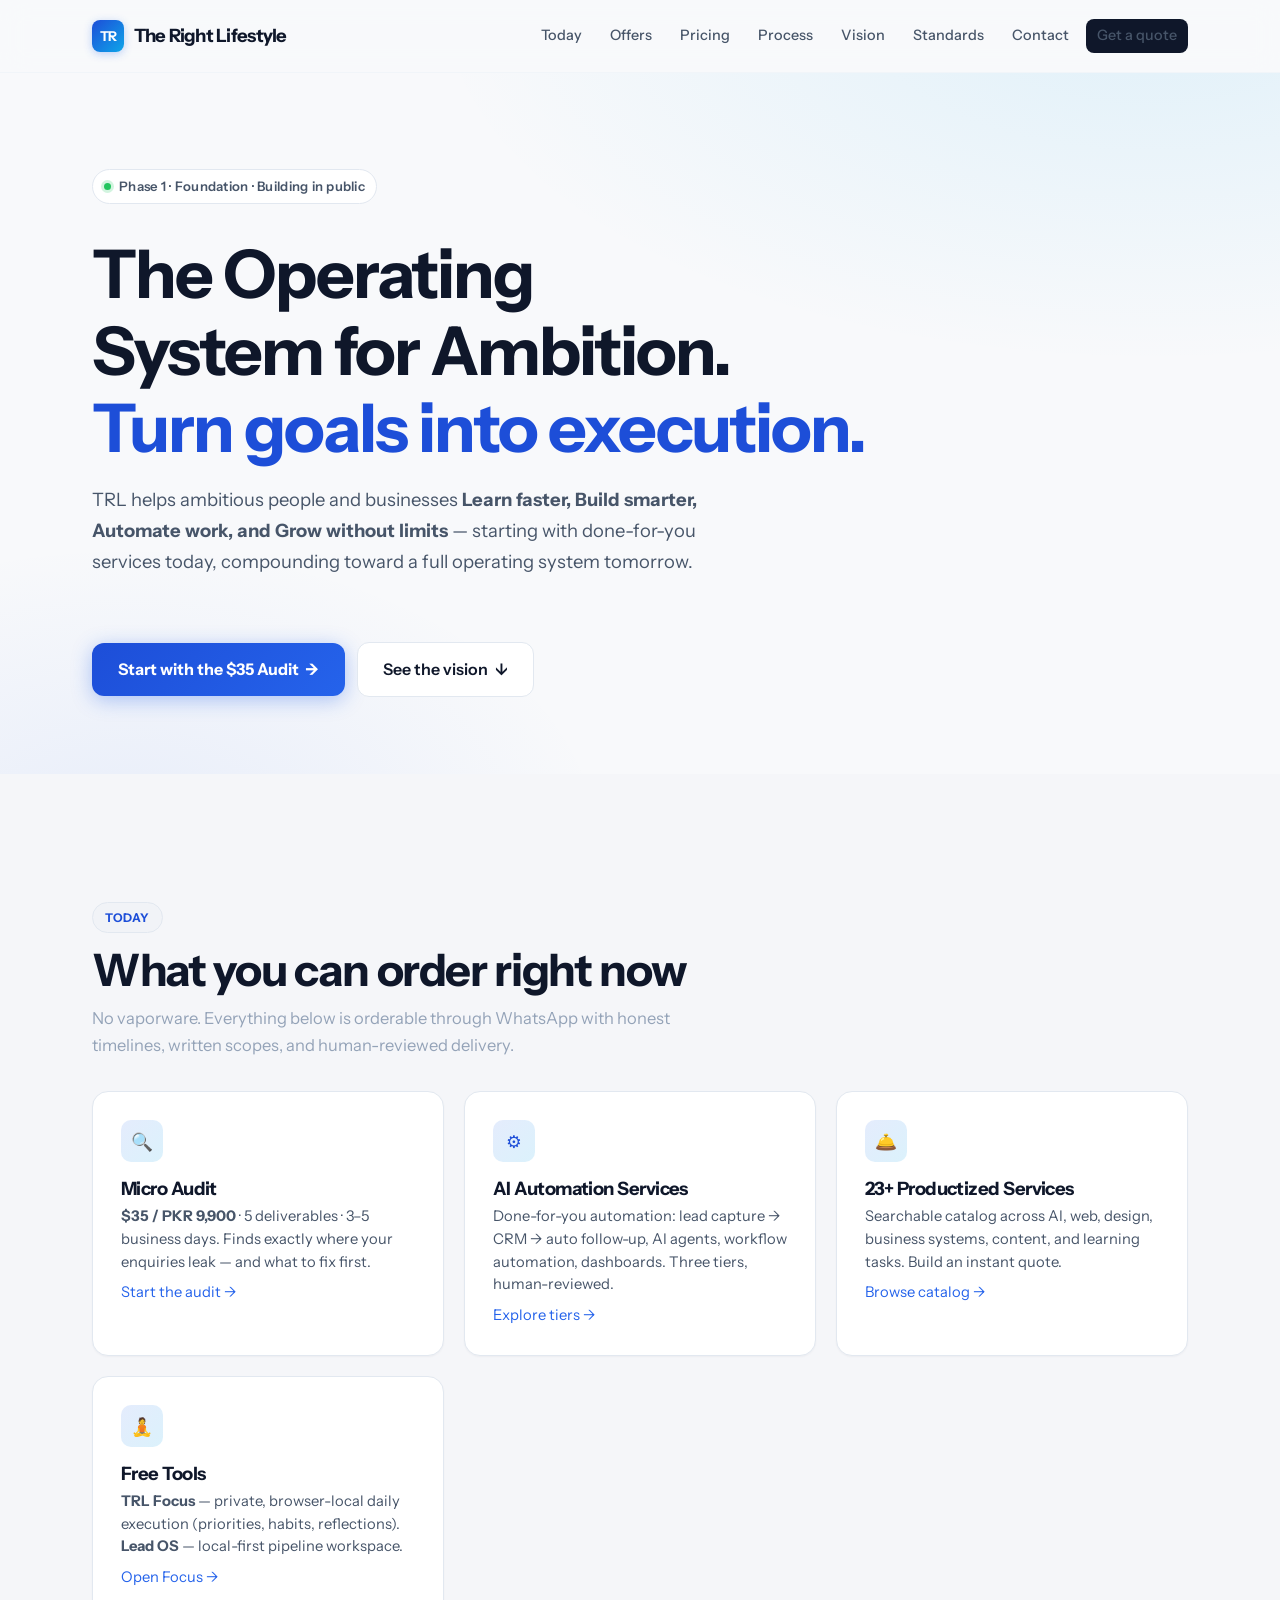
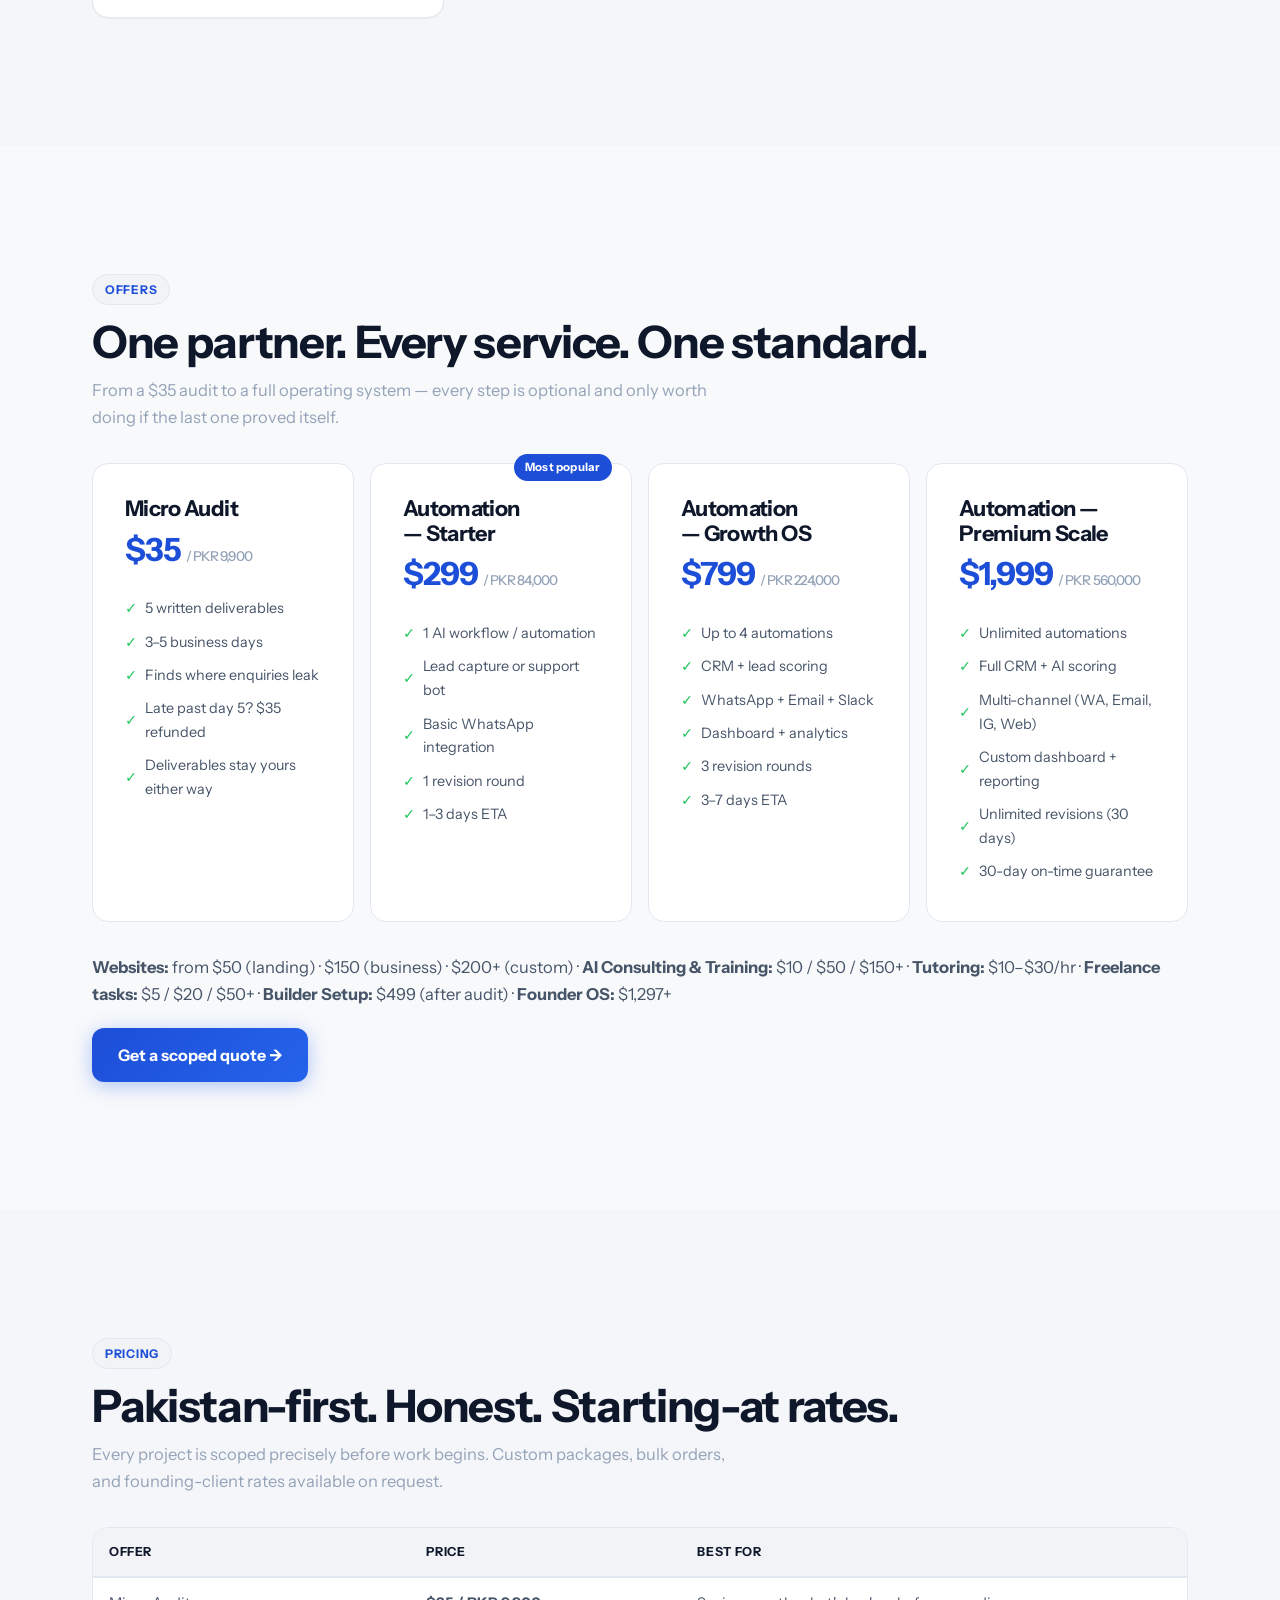
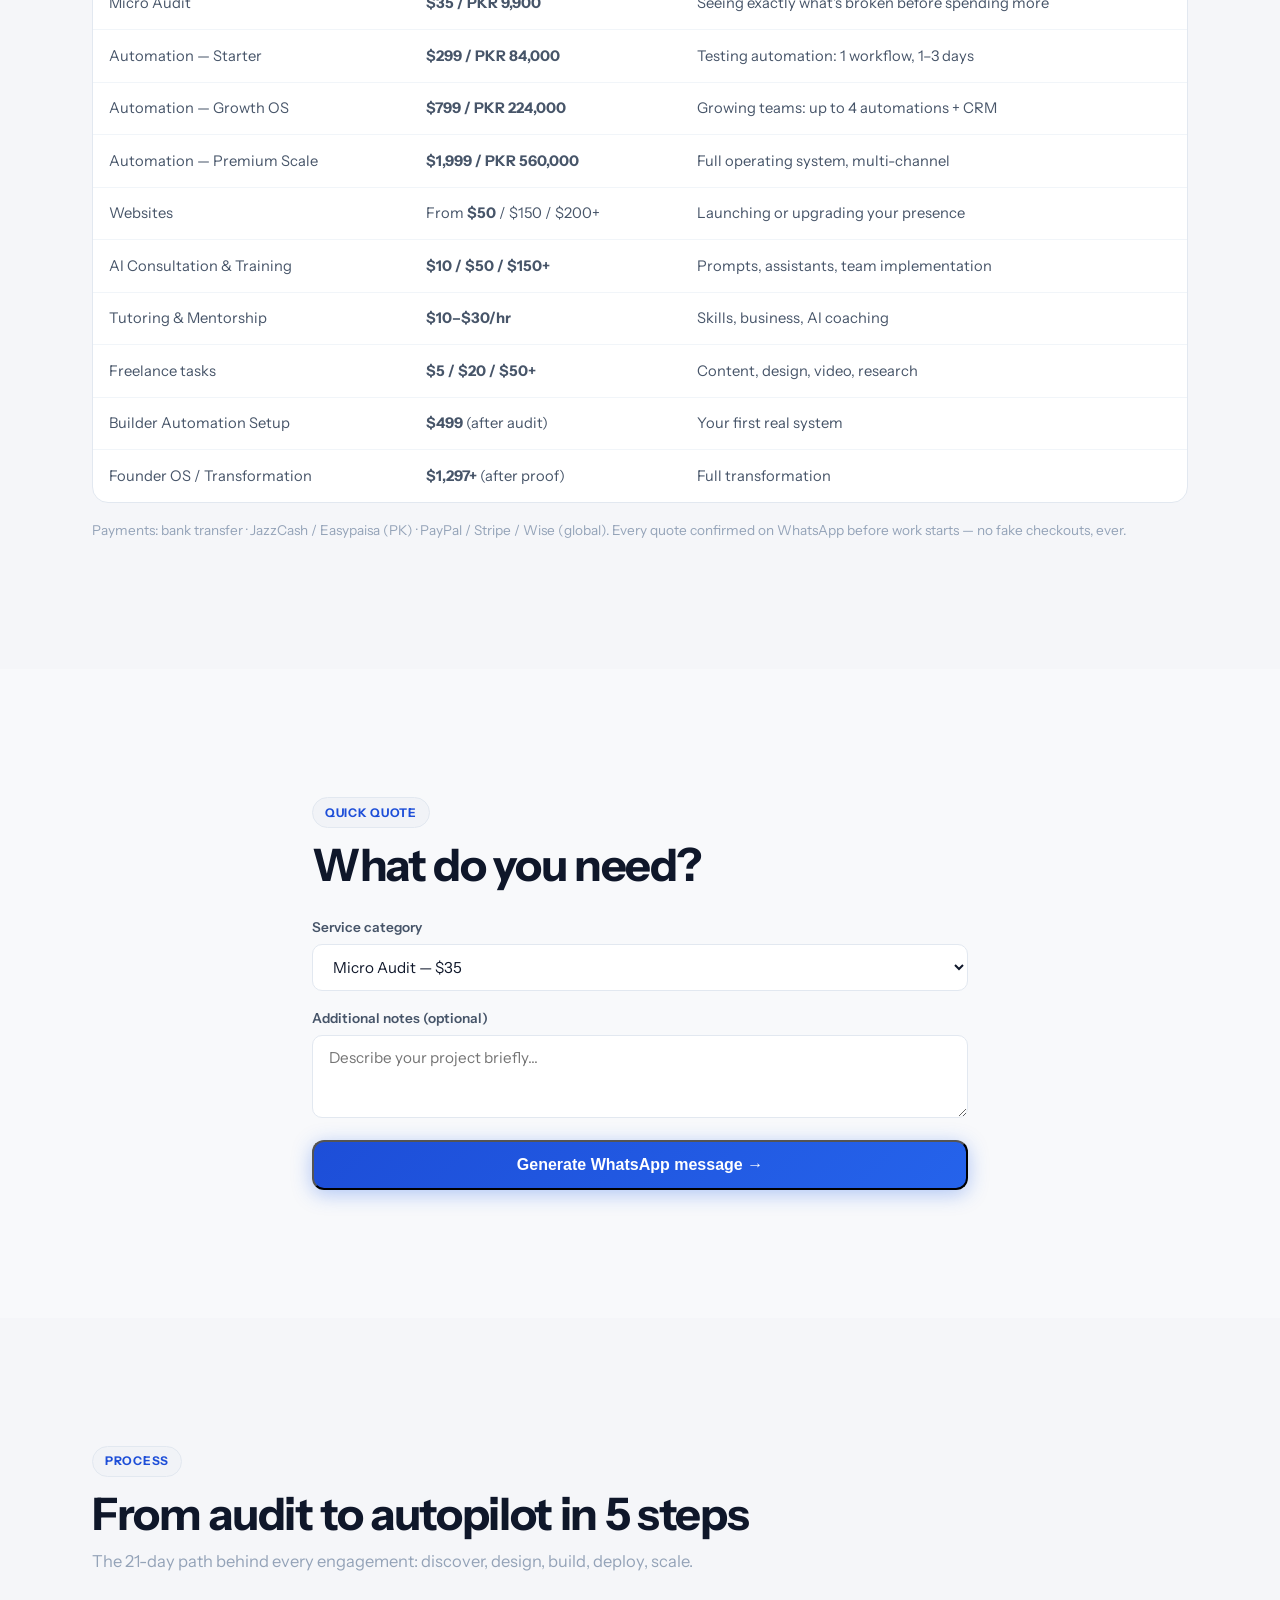
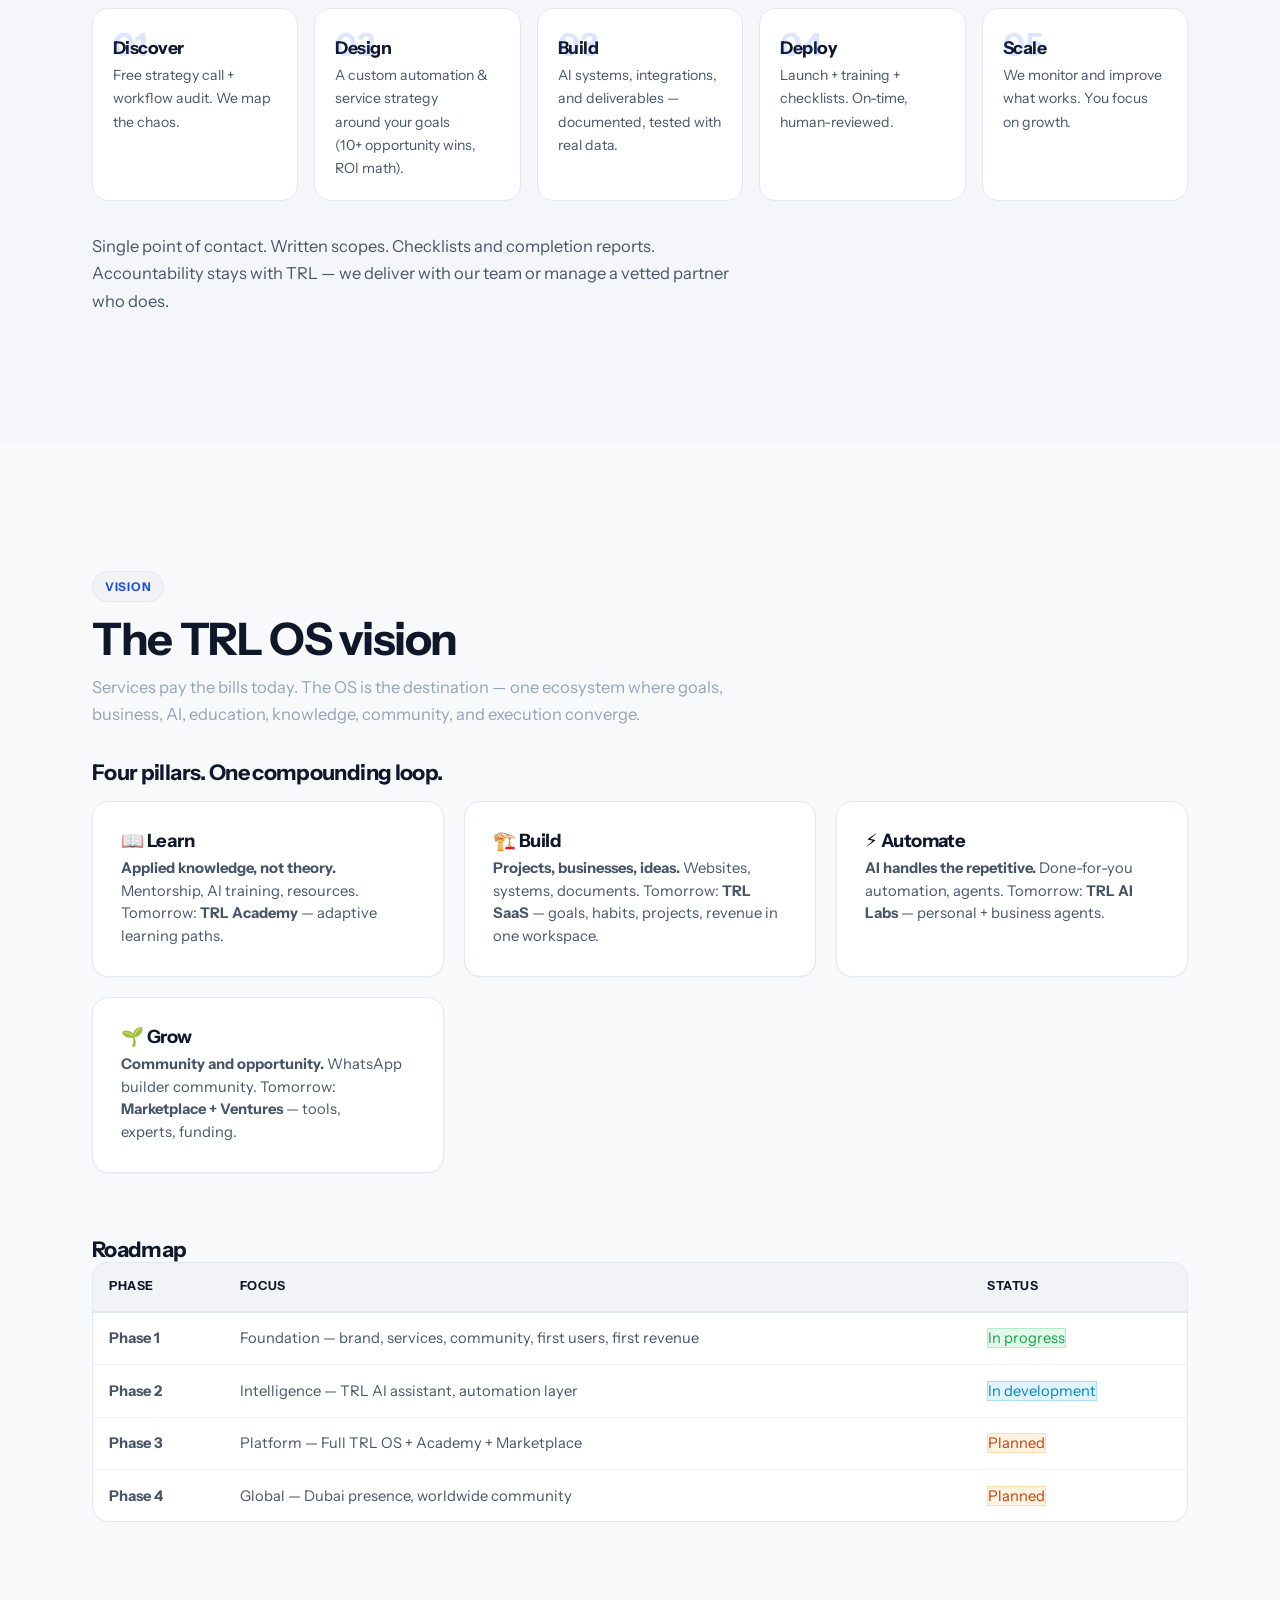
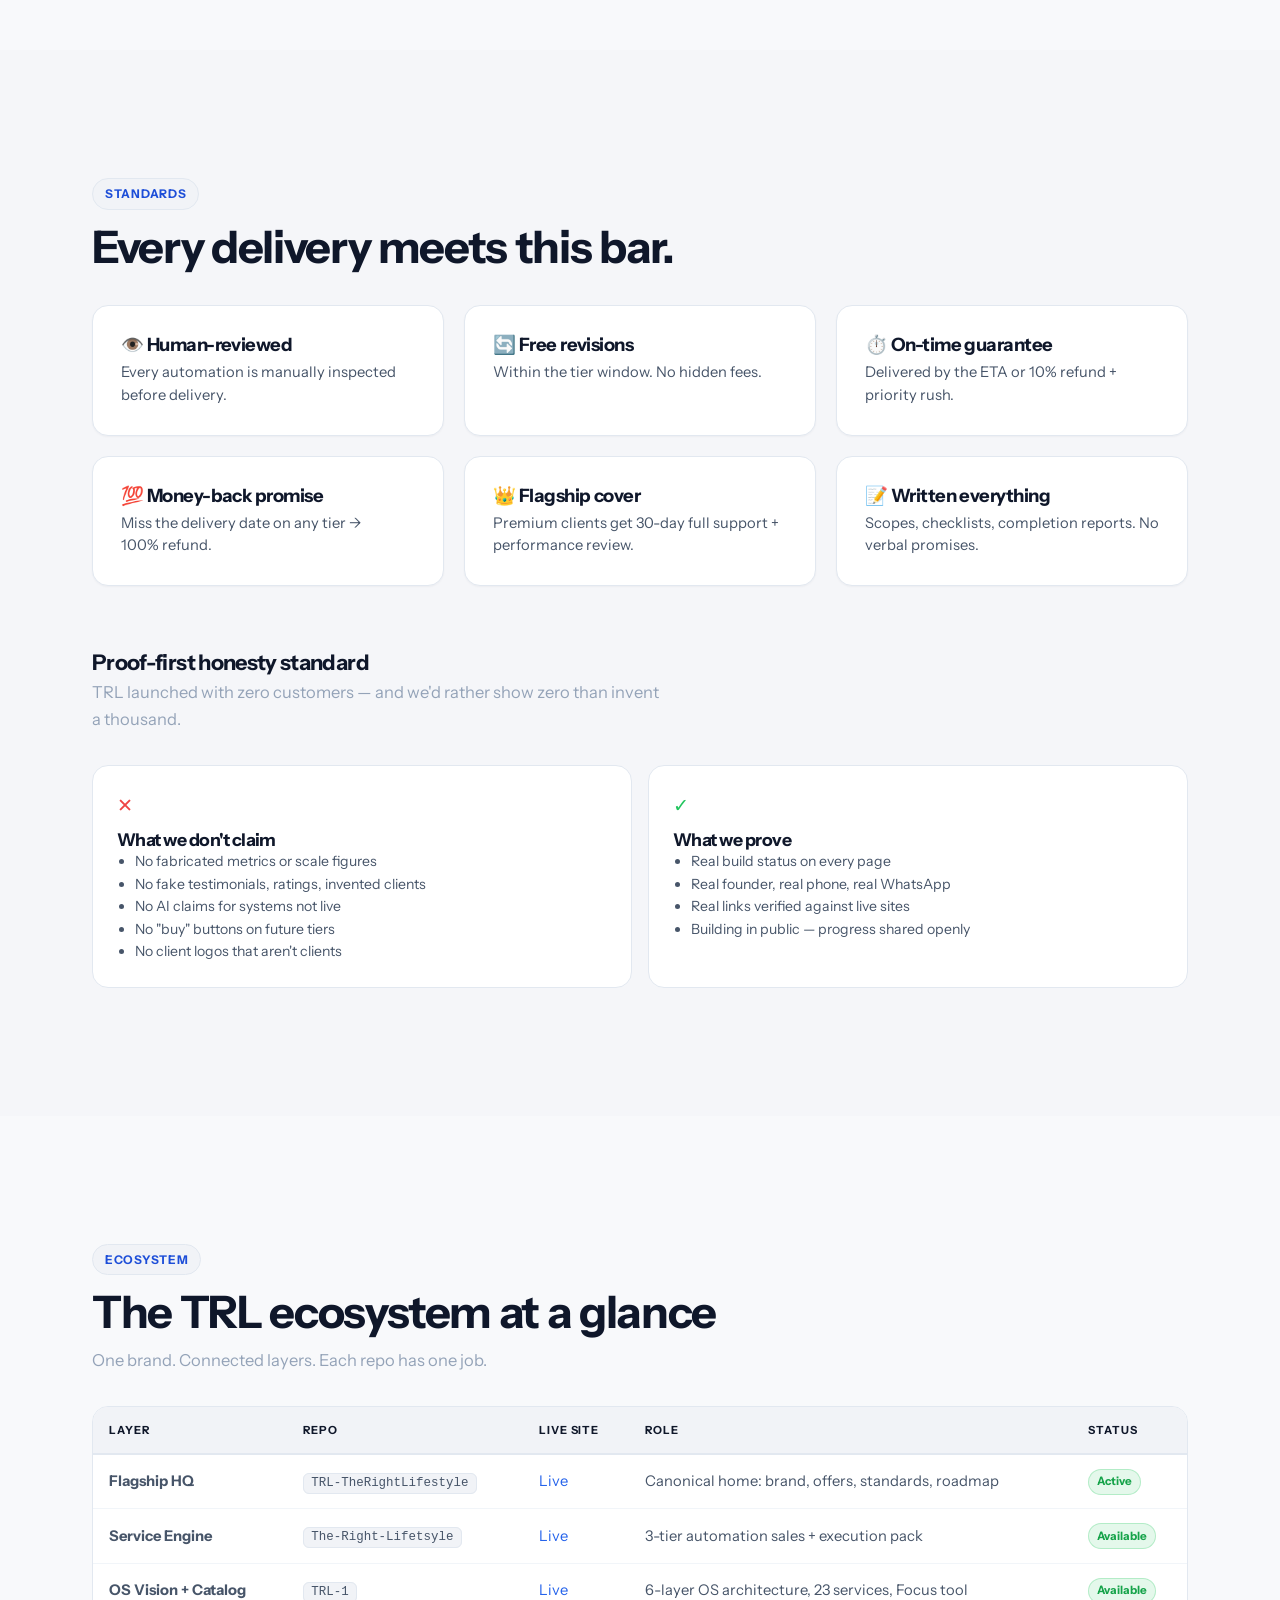
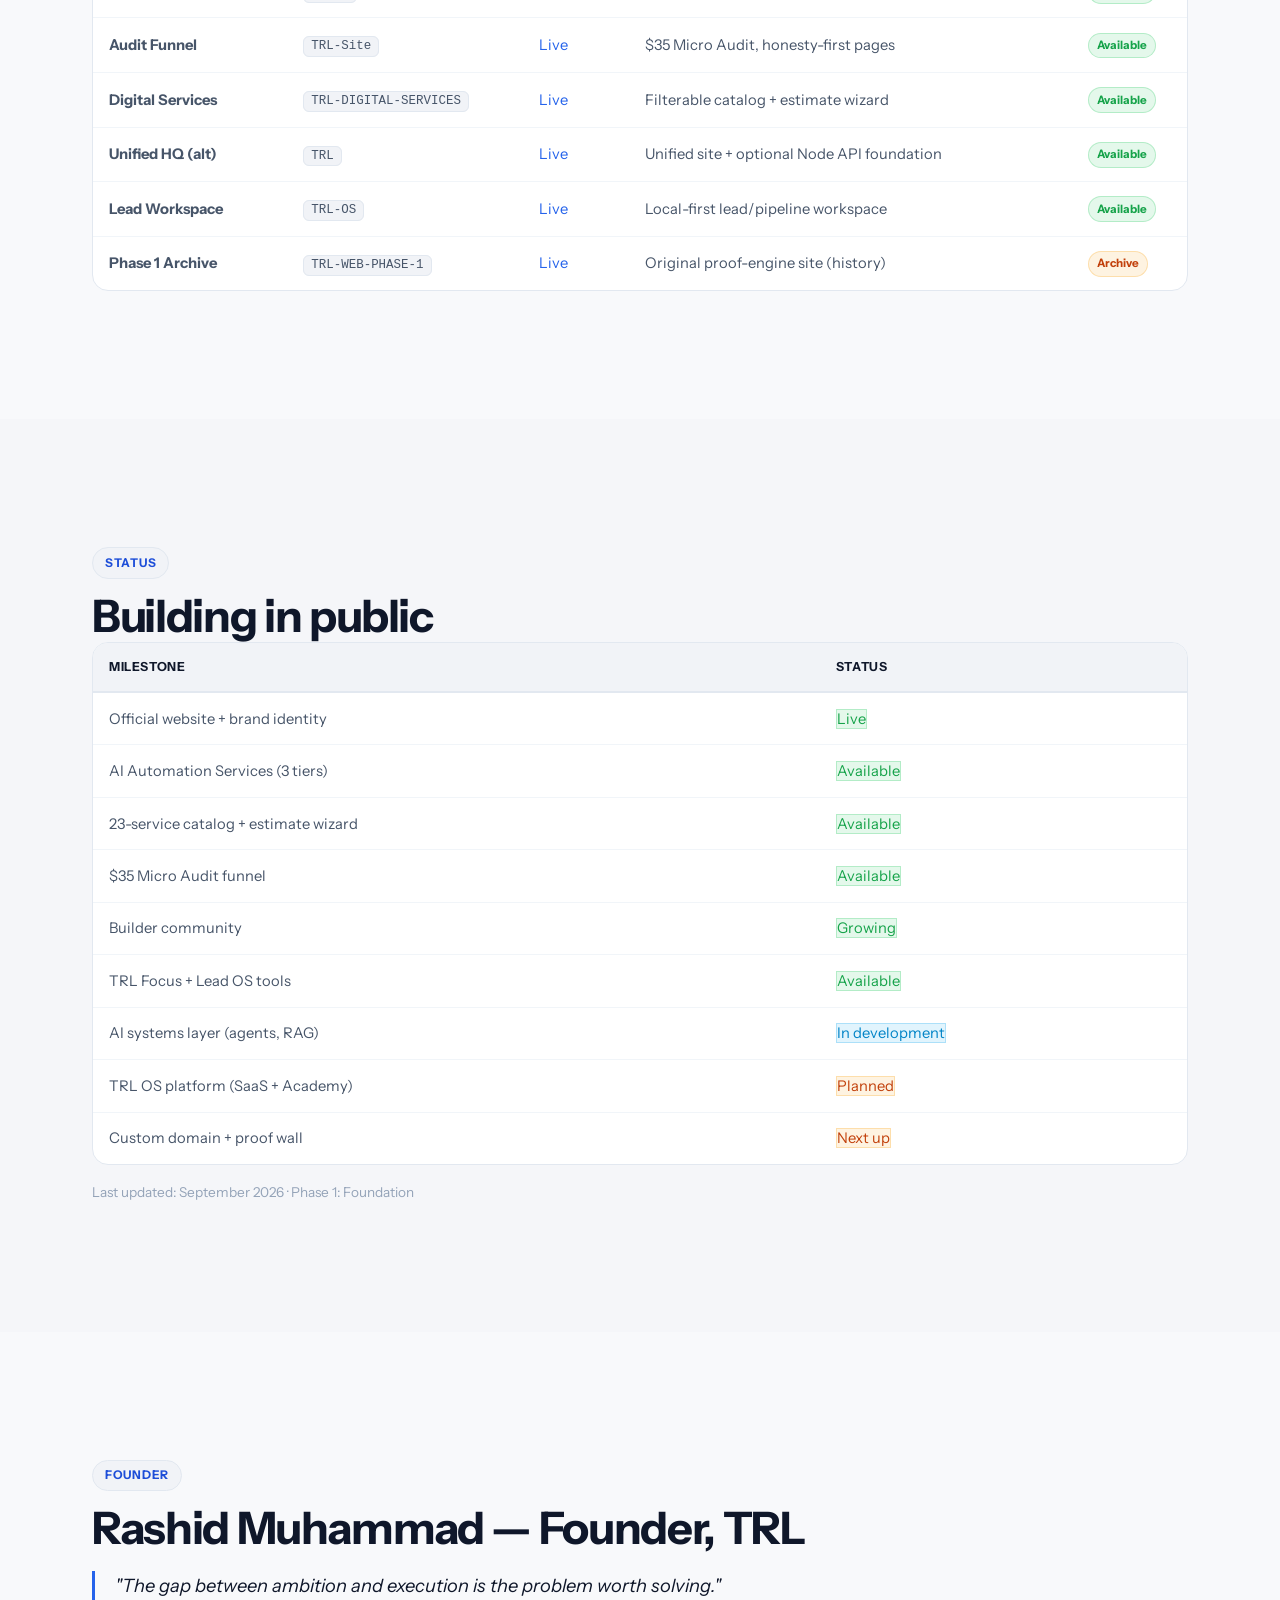
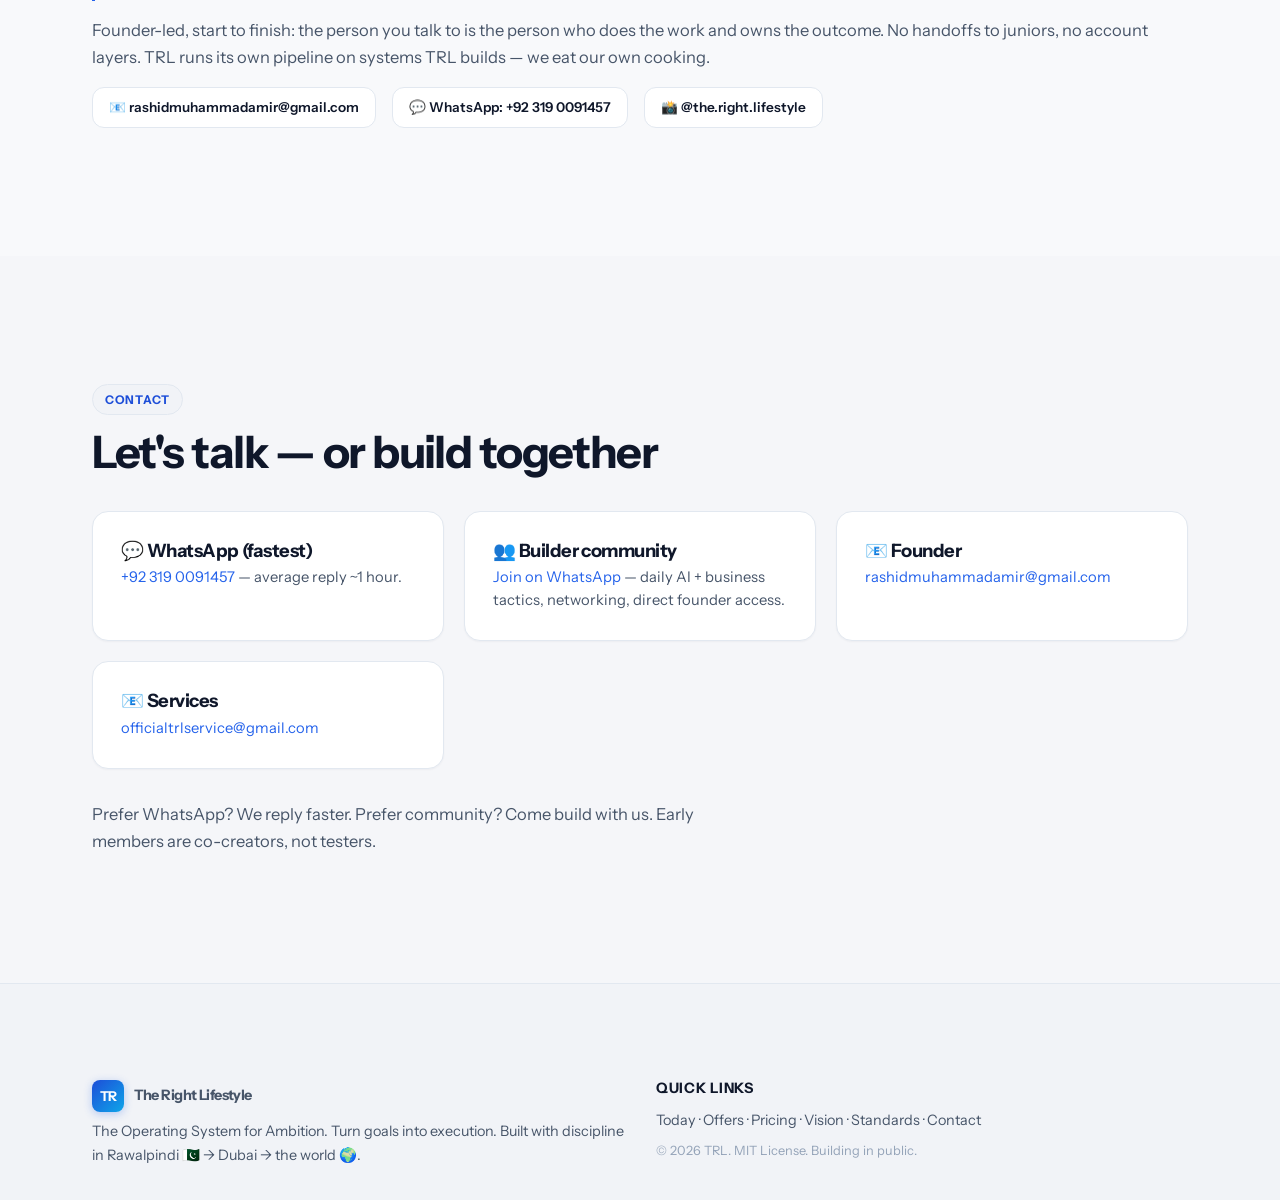
==== index.html @ 2348bc12 "Fix flagship repo name in ecosystem table (TRL-TheRightLifestyle) Co-authored-by: arena-agent <29705" ====
<!DOCTYPE html>
<html lang="en">
<head>
  <meta charset="UTF-8" />
  <meta name="viewport" content="width=device-width, initial-scale=1.0" />
  <title>TRL — The Right Lifestyle | Build Your Future With Intelligence</title>
  <meta name="description" content="TRL — The Operating System for Ambition. Learn faster, build smarter, automate work, grow without limits. Start with the $35 Micro Audit." />
  <meta name="theme-color" content="#2563eb" />
  <link rel="canonical" href="https://therightlifestyle.github.io/TRL-TheRightLifestyle/" />
  <link rel="stylesheet" href="style.css" />
  <link rel="preconnect" href="https://fonts.googleapis.com" />
  <link rel="preconnect" href="https://fonts.gstatic.com" crossorigin />
  <link href="https://fonts.googleapis.com/css2?family=Instrument+Sans:ital,wght@0,400;0,600;0,700;1,400&family=JetBrains+Mono:wght@400;600&display=swap" rel="stylesheet" />
  <style>
    /* Font overrides for design system */
    body { font-family: "Instrument Sans", system-ui, -apple-system, sans-serif; }
    .font-mono { font-family: "JetBrains Mono", ui-monospace, monospace; }
  </style>
</head>
<body>

  <a href="#main" class="skip-link">Skip to content</a>

  <header class="site-header" role="banner">
    <div class="container">
      <a href="#" class="brand" aria-label="TRL Home">
        <span class="brand-mark" aria-hidden="true">TR</span>
        <span>The Right Lifestyle</span>
      </a>
      <nav aria-label="Primary" class="nav-links" id="nav">
        <a href="#today">Today</a>
        <a href="#offers">Offers</a>
        <a href="#pricing">Pricing</a>
        <a href="#process">Process</a>
        <a href="#vision">Vision</a>
        <a href="#standards">Standards</a>
        <a href="#contact">Contact</a>
        <a href="#contact" class="cta-small" aria-label="Get a quote on WhatsApp">Get a quote</a>
      </nav>
      <button class="mobile-menu-btn" aria-label="Toggle menu" aria-expanded="false" onclick="document.getElementById('nav').classList.toggle('open'); this.setAttribute('aria-expanded', document.getElementById('nav').classList.contains('open'))">
        <svg viewBox="0 0 24 24" fill="none" stroke="currentColor" stroke-width="2.2" stroke-linecap="round" stroke-linejoin="round"><line x1="3" y1="6" x2="21" y2="6"/><line x1="3" y1="12" x2="21" y2="12"/><line x1="3" y1="18" x2="21" y2="18"/></svg>
      </button>
    </div>
  </header>

  <main id="main">

    <!-- HERO -->
    <section class="hero" aria-label="Hero">
      <div class="container">
        <span class="hero-label"><span class="dot" aria-hidden="true"></span> Phase 1 · Foundation · Building in public</span>
        <h1>The Operating System for Ambition.<br><span class="line-2">Turn goals into execution.</span></h1>
        <p class="lead">
          TRL helps ambitious people and businesses <strong>Learn faster, Build smarter, Automate work, and Grow without limits</strong> — starting with done-for-you services today, compounding toward a full operating system tomorrow.
        </p>
        <div class="hero-cta-row">
          <a href="#offers" class="btn-primary">Start with the $35 Audit <span aria-hidden="true">→</span></a>
          <a href="#vision" class="btn-ghost">See the vision <span aria-hidden="true">↓</span></a>
        </div>
      </div>
    </section>

    <!-- TODAY -->
    <section id="today" aria-label="What you can do today">
      <div class="container">
        <span class="section-label">Today</span>
        <h2>What you can order right now</h2>
        <p class="text-muted" style="max-width: 640px; margin-top: 0.5rem; margin-bottom: var(--space-md);">
          No vaporware. Everything below is orderable through WhatsApp with honest timelines, written scopes, and human-reviewed delivery.
        </p>

        <div class="card-grid" style="margin-top: var(--space-md);">
          <article class="card">
            <div class="card-icon" aria-hidden="true">🔍</div>
            <h3>Micro Audit</h3>
            <p><strong>$35 / PKR 9,900</strong> · 5 deliverables · 3–5 business days. Finds exactly where your enquiries leak — and what to fix first.</p>
            <p style="margin-top: 0.5rem;"><a href="https://therightlifestyle.github.io/TRL-Site/audit.html">Start the audit →</a></p>
          </article>
          <article class="card">
            <div class="card-icon" aria-hidden="true">⚙️</div>
            <h3>AI Automation Services</h3>
            <p>Done-for-you automation: lead capture → CRM → auto follow-up, AI agents, workflow automation, dashboards. Three tiers, human-reviewed.</p>
            <p style="margin-top: 0.5rem;"><a href="https://therightlifestyle.github.io/The-Right-Lifetsyle/#services">Explore tiers →</a></p>
          </article>
          <article class="card">
            <div class="card-icon" aria-hidden="true">🛎️</div>
            <h3>23+ Productized Services</h3>
            <p>Searchable catalog across AI, web, design, business systems, content, and learning tasks. Build an instant quote.</p>
            <p style="margin-top: 0.5rem;"><a href="https://therightlifestyle.github.io/TRL-DIGITAL-SERVICES/">Browse catalog →</a></p>
          </article>
          <article class="card">
            <div class="card-icon" aria-hidden="true">🧘</div>
            <h3>Free Tools</h3>
            <p><strong>TRL Focus</strong> — private, browser-local daily execution (priorities, habits, reflections). <strong>Lead OS</strong> — local-first pipeline workspace.</p>
            <p style="margin-top: 0.5rem;"><a href="https://therightlifestyle.github.io/TRL-1/focus.html">Open Focus →</a></p>
          </article>
        </div>
      </div>
    </section>

    <!-- OFFERS -->
    <section id="offers" aria-label="All offers">
      <div class="container">
        <span class="section-label">Offers</span>
        <h2>One partner. Every service. One standard.</h2>
        <p class="text-muted" style="max-width: 640px; margin-top: 0.5rem; margin-bottom: var(--space-md);">
          From a $35 audit to a full operating system — every step is optional and only worth doing if the last one proved itself.
        </p>

        <div class="pricing-row" style="margin-top: var(--space-md);">
          <article class="pricing-card">
            <h3>Micro Audit</h3>
            <div class="price">$35 <span>/ PKR 9,900</span></div>
            <ul>
              <li>5 written deliverables</li>
              <li>3–5 business days</li>
              <li>Finds where enquiries leak</li>
              <li>Late past day 5? $35 refunded</li>
              <li>Deliverables stay yours either way</li>
            </ul>
          </article>
          <article class="pricing-card">
            <span class="badge">Most popular</span>
            <h3>Automation — Starter</h3>
            <div class="price">$299 <span>/ PKR 84,000</span></div>
            <ul>
              <li>1 AI workflow / automation</li>
              <li>Lead capture or support bot</li>
              <li>Basic WhatsApp integration</li>
              <li>1 revision round</li>
              <li>1–3 days ETA</li>
            </ul>
          </article>
          <article class="pricing-card">
            <h3>Automation — Growth OS</h3>
            <div class="price">$799 <span>/ PKR 224,000</span></div>
            <ul>
              <li>Up to 4 automations</li>
              <li>CRM + lead scoring</li>
              <li>WhatsApp + Email + Slack</li>
              <li>Dashboard + analytics</li>
              <li>3 revision rounds</li>
              <li>3–7 days ETA</li>
            </ul>
          </article>
          <article class="pricing-card">
            <h3>Automation — Premium Scale</h3>
            <div class="price">$1,999 <span>/ PKR 560,000</span></div>
            <ul>
              <li>Unlimited automations</li>
              <li>Full CRM + AI scoring</li>
              <li>Multi-channel (WA, Email, IG, Web)</li>
              <li>Custom dashboard + reporting</li>
              <li>Unlimited revisions (30 days)</li>
              <li>30-day on-time guarantee</li>
            </ul>
          </article>
        </div>

        <div style="margin-top: 2rem;">
          <p><strong>Websites:</strong> from $50 (landing) · $150 (business) · $200+ (custom) · <strong>AI Consulting & Training:</strong> $10 / $50 / $150+ · <strong>Tutoring:</strong> $10–$30/hr · <strong>Freelance tasks:</strong> $5 / $20 / $50+ · <strong>Builder Setup:</strong> $499 (after audit) · <strong>Founder OS:</strong> $1,297+</p>
          <p style="margin-top: 0.5rem;"><a href="https://wa.me/923190091457" class="btn-primary" style="display: inline-block; margin-top: 0.75rem;">Get a scoped quote →</a></p>
        </div>
      </div>
    </section>

    <!-- PRICING -->
    <section id="pricing" aria-label="Pricing overview">
      <div class="container">
        <span class="section-label">Pricing</span>
        <h2>Pakistan-first. Honest. Starting-at rates.</h2>
        <p class="text-muted" style="max-width: 640px; margin-top: 0.5rem;">
          Every project is scoped precisely before work begins. Custom packages, bulk orders, and founding-client rates available on request.
        </p>

        <div class="table-wrap" style="margin-top: var(--space-md);">
          <table aria-label="Pricing overview">
            <thead>
              <tr><th>Offer</th><th>Price</th><th>Best for</th></tr>
            </thead>
            <tbody>
              <tr><td>Micro Audit</td><td><strong>$35 / PKR 9,900</strong></td><td>Seeing exactly what's broken before spending more</td></tr>
              <tr><td>Automation — Starter</td><td><strong>$299 / PKR 84,000</strong></td><td>Testing automation: 1 workflow, 1–3 days</td></tr>
              <tr><td>Automation — Growth OS</td><td><strong>$799 / PKR 224,000</strong></td><td>Growing teams: up to 4 automations + CRM</td></tr>
              <tr><td>Automation — Premium Scale</td><td><strong>$1,999 / PKR 560,000</strong></td><td>Full operating system, multi-channel</td></tr>
              <tr><td>Websites</td><td>From <strong>$50</strong> / $150 / $200+</td><td>Launching or upgrading your presence</td></tr>
              <tr><td>AI Consultation & Training</td><td><strong>$10 / $50 / $150+</strong></td><td>Prompts, assistants, team implementation</td></tr>
              <tr><td>Tutoring & Mentorship</td><td><strong>$10–$30/hr</strong></td><td>Skills, business, AI coaching</td></tr>
              <tr><td>Freelance tasks</td><td><strong>$5 / $20 / $50+</strong></td><td>Content, design, video, research</td></tr>
              <tr><td>Builder Automation Setup</td><td><strong>$499</strong> (after audit)</td><td>Your first real system</td></tr>
              <tr><td>Founder OS / Transformation</td><td><strong>$1,297+</strong> (after proof)</td><td>Full transformation</td></tr>
            </tbody>
          </table>
        </div>
        <p style="margin-top: 1rem; font-size: 0.85rem; color: var(--text-muted);">Payments: bank transfer · JazzCash / Easypaisa (PK) · PayPal / Stripe / Wise (global). Every quote confirmed on WhatsApp before work starts — no fake checkouts, ever.</p>
      </div>
    </section>

    <!-- PROCESS -->
    <section id="process" aria-label="How working with TRL works">
      <div class="container">
        <span class="section-label">Process</span>
        <h2>From audit to autopilot in 5 steps</h2>
        <p class="text-muted" style="max-width: 640px; margin-top: 0.5rem; margin-bottom: var(--space-md);">
          The 21-day path behind every engagement: discover, design, build, deploy, scale.
        </p>

        <div class="process-timeline">
          <article class="process-step">
            <span class="step-num" aria-hidden="true">01</span>
            <h4>Discover</h4>
            <p>Free strategy call + workflow audit. We map the chaos.</p>
          </article>
          <article class="process-step">
            <span class="step-num" aria-hidden="true">02</span>
            <h4>Design</h4>
            <p>A custom automation & service strategy around your goals (10+ opportunity wins, ROI math).</p>
          </article>
          <article class="process-step">
            <span class="step-num" aria-hidden="true">03</span>
            <h4>Build</h4>
            <p>AI systems, integrations, and deliverables — documented, tested with real data.</p>
          </article>
          <article class="process-step">
            <span class="step-num" aria-hidden="true">04</span>
            <h4>Deploy</h4>
            <p>Launch + training + checklists. On-time, human-reviewed.</p>
          </article>
          <article class="process-step">
            <span class="step-num" aria-hidden="true">05</span>
            <h4>Scale</h4>
            <p>We monitor and improve what works. You focus on growth.</p>
          </article>
        </div>

        <p style="margin-top: var(--space-md); max-width: 640px;">Single point of contact. Written scopes. Checklists and completion reports. Accountability stays with TRL — we deliver with our team or manage a vetted partner who does.</p>
      </div>
    </section>

    <!-- VISION -->
    <section id="vision" aria-label="The TRL OS vision">
      <div class="container">
        <span class="section-label">Vision</span>
        <h2>The TRL OS vision</h2>
        <p class="text-muted" style="max-width: 640px; margin-top: 0.5rem; margin-bottom: var(--space-md);">
          Services pay the bills today. The OS is the destination — one ecosystem where goals, business, AI, education, knowledge, community, and execution converge.
        </p>

        <h3 style="margin-top: var(--space-md);">Four pillars. One compounding loop.</h3>
        <div class="card-grid" style="margin-top: var(--space-sm);">
          <article class="card">
            <h3>📖 Learn</h3>
            <p><strong>Applied knowledge, not theory.</strong> Mentorship, AI training, resources. Tomorrow: <strong>TRL Academy</strong> — adaptive learning paths.</p>
          </article>
          <article class="card">
            <h3>🏗️ Build</h3>
            <p><strong>Projects, businesses, ideas.</strong> Websites, systems, documents. Tomorrow: <strong>TRL SaaS</strong> — goals, habits, projects, revenue in one workspace.</p>
          </article>
          <article class="card">
            <h3>⚡ Automate</h3>
            <p><strong>AI handles the repetitive.</strong> Done-for-you automation, agents. Tomorrow: <strong>TRL AI Labs</strong> — personal + business agents.</p>
          </article>
          <article class="card">
            <h3>🌱 Grow</h3>
            <p><strong>Community and opportunity.</strong> WhatsApp builder community. Tomorrow: <strong>Marketplace + Ventures</strong> — tools, experts, funding.</p>
          </article>
        </div>

        <h3 style="margin-top: var(--space-lg);">Roadmap</h3>
        <div class="table-wrap">
          <table aria-label="Roadmap">
            <thead>
              <tr><th>Phase</th><th>Focus</th><th>Status</th></tr>
            </thead>
            <tbody>
              <tr><td><strong>Phase 1</strong></td><td>Foundation — brand, services, community, first users, first revenue</td><td><span class="status-badge active">In progress</span></td></tr>
              <tr><td><strong>Phase 2</strong></td><td>Intelligence — TRL AI assistant, automation layer</td><td><span class="status-badge dev">In development</span></td></tr>
              <tr><td><strong>Phase 3</strong></td><td>Platform — Full TRL OS + Academy + Marketplace</td><td><span class="status-badge planned">Planned</span></td></tr>
              <tr><td><strong>Phase 4</strong></td><td>Global — Dubai presence, worldwide community</td><td><span class="status-badge planned">Planned</span></td></tr>
            </tbody>
          </table>
        </div>
      </div>
    </section>

    <!-- STANDARDS -->
    <section id="standards" aria-label="TRl Standard and honesty">
      <div class="container">
        <span class="section-label">Standards</span>
        <h2>Every delivery meets this bar.</h2>

        <div class="card-grid" style="margin-top: var(--space-md);">
          <article class="card">
            <h3>👁️ Human-reviewed</h3>
            <p>Every automation is manually inspected before delivery.</p>
          </article>
          <article class="card">
            <h3>🔄 Free revisions</h3>
            <p>Within the tier window. No hidden fees.</p>
          </article>
          <article class="card">
            <h3>⏱️ On-time guarantee</h3>
            <p>Delivered by the ETA or 10% refund + priority rush.</p>
          </article>
          <article class="card">
            <h3>💯 Money-back promise</h3>
            <p>Miss the delivery date on any tier → 100% refund.</p>
          </article>
          <article class="card">
            <h3>👑 Flagship cover</h3>
            <p>Premium clients get 30-day full support + performance review.</p>
          </article>
          <article class="card">
            <h3>📝 Written everything</h3>
            <p>Scopes, checklists, completion reports. No verbal promises.</p>
          </article>
        </div>

        <h3 style="margin-top: var(--space-lg);">Proof-first honesty standard</h3>
        <p class="text-muted" style="max-width: 640px; margin-top: 0.25rem; margin-bottom: var(--space-md);">
          TRL launched with zero customers — and we'd rather show zero than invent a thousand.
        </p>

        <div class="honesty-grid">
          <article class="honesty-card">
            <div class="cross">✕</div>
            <h4>What we don't claim</h4>
            <ul style="font-size: 0.88rem; color: var(--text-secondary); line-height: 1.6; padding-left: 1.1rem; list-style: disc;">
              <li>No fabricated metrics or scale figures</li>
              <li>No fake testimonials, ratings, invented clients</li>
              <li>No AI claims for systems not live</li>
              <li>No "buy" buttons on future tiers</li>
              <li>No client logos that aren't clients</li>
            </ul>
          </article>
          <article class="honesty-card">
            <div class="check">✓</div>
            <h4>What we prove</h4>
            <ul style="font-size: 0.88rem; color: var(--text-secondary); line-height: 1.6; padding-left: 1.1rem; list-style: disc;">
              <li>Real build status on every page</li>
              <li>Real founder, real phone, real WhatsApp</li>
              <li>Real links verified against live sites</li>
              <li>Building in public — progress shared openly</li>
            </ul>
          </article>
        </div>
      </div>
    </section>

    <!-- ECOSYSTEM -->
    <section aria-label="TRL ecosystem">
      <div class="container">
        <span class="section-label">Ecosystem</span>
        <h2>The TRL ecosystem at a glance</h2>
        <p class="text-muted" style="max-width: 640px; margin-top: 0.5rem; margin-bottom: var(--space-md);">
          One brand. Connected layers. Each repo has one job.
        </p>

        <div class="table-wrap eco-table">
          <table aria-label="TRL ecosystem map">
            <thead>
              <tr><th>Layer</th><th>Repo</th><th>Live site</th><th>Role</th><th>Status</th></tr>
            </thead>
            <tbody>
              <tr><td><strong>Flagship HQ</strong></td><td><span class="repo-tag">TRL-TheRightLifestyle</span></td><td><a href="https://therightlifestyle.github.io/TRL-TheRightLifestyle/">Live</a></td><td>Canonical home: brand, offers, standards, roadmap</td><td><span class="status-badge active">Active</span></td></tr>
              <tr><td><strong>Service Engine</strong></td><td><span class="repo-tag">The-Right-Lifetsyle</span></td><td><a href="https://therightlifestyle.github.io/The-Right-Lifetsyle/">Live</a></td><td>3-tier automation sales + execution pack</td><td><span class="status-badge active">Available</span></td></tr>
              <tr><td><strong>OS Vision + Catalog</strong></td><td><span class="repo-tag">TRL-1</span></td><td><a href="https://therightlifestyle.github.io/TRL-1/">Live</a></td><td>6-layer OS architecture, 23 services, Focus tool</td><td><span class="status-badge active">Available</span></td></tr>
              <tr><td><strong>Audit Funnel</strong></td><td><span class="repo-tag">TRL-Site</span></td><td><a href="https://therightlifestyle.github.io/TRL-Site/">Live</a></td><td>$35 Micro Audit, honesty-first pages</td><td><span class="status-badge active">Available</span></td></tr>
              <tr><td><strong>Digital Services</strong></td><td><span class="repo-tag">TRL-DIGITAL-SERVICES</span></td><td><a href="https://therightlifestyle.github.io/TRL-DIGITAL-SERVICES/">Live</a></td><td>Filterable catalog + estimate wizard</td><td><span class="status-badge active">Available</span></td></tr>
              <tr><td><strong>Unified HQ (alt)</strong></td><td><span class="repo-tag">TRL</span></td><td><a href="https://therightlifestyle.github.io/TRL/">Live</a></td><td>Unified site + optional Node API foundation</td><td><span class="status-badge active">Available</span></td></tr>
              <tr><td><strong>Lead Workspace</strong></td><td><span class="repo-tag">TRL-OS</span></td><td><a href="https://therightlifestyle.github.io/TRL-OS/">Live</a></td><td>Local-first lead/pipeline workspace</td><td><span class="status-badge active">Available</span></td></tr>
              <tr><td><strong>Phase 1 Archive</strong></td><td><span class="repo-tag">TRL-WEB-PHASE-1</span></td><td><a href="https://therightlifestyle.github.io/TRL-WEB-PHASE-1/">Live</a></td><td>Original proof-engine site (history)</td><td><span class="status-badge planned">Archive</span></td></tr>
            </tbody>
          </table>
        </div>
      </div>
    </section>

    <!-- STATUS -->
    <section aria-label="Status board">
      <div class="container">
        <span class="section-label">Status</span>
        <h2>Building in public</h2>

        <div class="table-wrap">
          <table aria-label="Status board">
            <thead><tr><th>Milestone</th><th>Status</th></tr></thead>
            <tbody>
              <tr><td>Official website + brand identity</td><td><span class="status-badge active">Live</span></td></tr>
              <tr><td>AI Automation Services (3 tiers)</td><td><span class="status-badge active">Available</span></td></tr>
              <tr><td>23-service catalog + estimate wizard</td><td><span class="status-badge active">Available</span></td></tr>
              <tr><td>$35 Micro Audit funnel</td><td><span class="status-badge active">Available</span></td></tr>
              <tr><td>Builder community</td><td><span class="status-badge active">Growing</span></td></tr>
              <tr><td>TRL Focus + Lead OS tools</td><td><span class="status-badge active">Available</span></td></tr>
              <tr><td>AI systems layer (agents, RAG)</td><td><span class="status-badge dev">In development</span></td></tr>
              <tr><td>TRL OS platform (SaaS + Academy)</td><td><span class="status-badge planned">Planned</span></td></tr>
              <tr><td>Custom domain + proof wall</td><td><span class="status-badge planned">Next up</span></td></tr>
            </tbody>
          </table>
        </div>
        <p style="margin-top: 1rem; font-size: 0.85rem; color: var(--text-muted);">Last updated: September 2026 · Phase 1: Foundation</p>
      </div>
    </section>

    <!-- FOUNDER -->
    <section aria-label="Founder">
      <div class="container">
        <span class="section-label">Founder</span>
        <h2>Rashid Muhammad — Founder, TRL</h2>
        <blockquote style="font-size: 1.15rem; font-style: italic; color: var(--text); max-width: 640px; border-left: 3px solid var(--accent); padding-left: 1.25rem; margin: 1rem 0;">
          "The gap between ambition and execution is the problem worth solving."
        </blockquote>
        <p>Founder-led, start to finish: the person you talk to is the person who does the work and owns the outcome. No handoffs to juniors, no account layers. TRL runs its own pipeline on systems TRL builds — we eat our own cooking.</p>
        <div style="margin-top: 1rem; display: flex; gap: 1rem; flex-wrap: wrap;">
          <a href="mailto:rashidmuhammadamir@gmail.com" class="btn-ghost" style="font-size: 0.85rem; padding: 0.5rem 1rem;">📧 rashidmuhammadamir@gmail.com</a>
          <a href="https://wa.me/923190091457" class="btn-ghost" style="font-size: 0.85rem; padding: 0.5rem 1rem;">💬 WhatsApp: +92 319 0091457</a>
          <a href="https://instagram.com/the.right.lifestyle" class="btn-ghost" style="font-size: 0.85rem; padding: 0.5rem 1rem;">📸 @the.right.lifestyle</a>
        </div>
      </div>
    </section>

    <!-- CONTACT -->
    <section id="contact" aria-label="Contact">
      <div class="container">
        <span class="section-label">Contact</span>
        <h2>Let's talk — or build together</h2>

        <div class="card-grid" style="margin-top: var(--space-md);">
          <article class="card">
            <h3>💬 WhatsApp (fastest)</h3>
            <p><a href="https://wa.me/923190091457">+92 319 0091457</a> — average reply ~1 hour.</p>
          </article>
          <article class="card">
            <h3>👥 Builder community</h3>
            <p><a href="https://chat.whatsapp.com/BY9440hj8ws9F5034zBhHL">Join on WhatsApp</a> — daily AI + business tactics, networking, direct founder access.</p>
          </article>
          <article class="card">
            <h3>📧 Founder</h3>
            <p><a href="mailto:rashidmuhammadamir@gmail.com">rashidmuhammadamir@gmail.com</a></p>
          </article>
          <article class="card">
            <h3>📧 Services</h3>
            <p><a href="mailto:officialtrlservice@gmail.com">officialtrlservice@gmail.com</a></p>
          </article>
        </div>

        <p style="margin-top: var(--space-md); max-width: 640px;">Prefer WhatsApp? We reply faster. Prefer community? Come build with us. Early members are co-creators, not testers.</p>
      </div>
    </section>

  </main>

  <footer class="site-footer" role="contentinfo">
    <div class="container">
      <div>
        <a href="#" class="brand" aria-label="TRL Home">
          <span class="brand-mark" aria-hidden="true">TR</span>
          <span>The Right Lifestyle</span>
        </a>
        <p>The Operating System for Ambition. Turn goals into execution. Built with discipline in Rawalpindi 🇵🇰 → Dubai → the world 🌍.</p>
      </div>
      <div>
        <h4>Quick links</h4>
        <p><a href="#today">Today</a> · <a href="#offers">Offers</a> · <a href="#pricing">Pricing</a> · <a href="#vision">Vision</a> · <a href="#standards">Standards</a> · <a href="#contact">Contact</a></p>
        <p style="margin-top: 0.5rem; font-size: 0.8rem; color: var(--text-muted);">© 2026 TRL. MIT License. Building in public.</p>
      </div>
    </div>
  </footer>

  <script src="script.js"></script>
</body>
</html>
---- style.css ----
/* ============================================================
   TRL — The Right Lifestyle
   Flagship Design System
   Professional / Light Theme
   ============================================================ */

:root {
  /* Brand colors — light professional */
  --bg: #f8f9fb;
  --surface: #ffffff;
  --surface-alt: #f1f3f7;
  --text: #0f172a;
  --text-secondary: #475569;
  --text-muted: #94a3b8;
  --accent: #2563eb;
  --accent-deep: #1d4ed8;
  --accent-cyan: #0ea5e9;
  --accent-glow: rgba(37, 99, 235, 0.12);
  --border: #e2e8f0;
  --border-subtle: #f1f5f9;
  --shadow-sm: 0 1px 2px rgba(15, 23, 42, 0.04);
  --shadow: 0 4px 16px rgba(15, 23, 42, 0.06);
  --shadow-lg: 0 16px 48px rgba(15, 23, 42, 0.08);
  --radius: 16px;
  --radius-sm: 10px;

  /* Typography */
  --font: system-ui, -apple-system, BlinkMacSystemFont, "Segoe UI", Roboto, "Helvetica Neue", Arial, sans-serif;
  --font-mono: ui-monospace, SFMono-Regular, "SF Mono", Menlo, monospace;

  /* Spacing scale */
  --space-xs: 0.5rem;
  --space-sm: 1rem;
  --space-md: 2rem;
  --space-lg: 4rem;
  --space-xl: 6rem;
  --space-2xl: 8rem;

  --max-width: 1160px;
  --content-narrow: 720px;
}

/* Dark mode preference support */
@media (prefers-color-scheme: dark) {
  :root {
    --bg: #0a0e17;
    --surface: #0f172a;
    --surface-alt: #111827;
    --text: #f1f5f9;
    --text-secondary: #cbd5e1;
    --text-muted: #64748b;
    --border: #1e293b;
    --border-subtle: #111827;
    --shadow-sm: 0 1px 2px rgba(0,0,0,0.3);
    --shadow: 0 4px 16px rgba(0,0,0,0.35);
    --shadow-lg: 0 16px 48px rgba(0,0,0,0.45);
  }
}

/* ============================================================
   Reset & Base
   ============================================================ */
*, *::before, *::after {
  box-sizing: border-box;
  margin: 0;
  padding: 0;
}

html {
  scroll-behavior: smooth;
  -webkit-font-smoothing: antialiased;
  -moz-osx-font-smoothing: grayscale;
  text-rendering: optimizeLegibility;
}

body {
  font-family: var(--font);
  background: var(--bg);
  color: var(--text);
  line-height: 1.65;
  font-size: 16.5px;
  overflow-x: hidden;
}

::selection {
  background: var(--accent-glow);
  color: var(--accent-deep);
}

/* ============================================================
   Typography
   ============================================================ */
h1, h2, h3, h4 {
  font-weight: 700;
  line-height: 1.15;
  letter-spacing: -0.03em;
  color: var(--text);
  text-wrap: balance;
}

h1 { font-size: clamp(2.6rem, 6vw, 4.2rem); }
h2 { font-size: clamp(1.8rem, 4vw, 2.8rem); }
h3 { font-size: 1.35rem; }
h4 { font-size: 1.1rem; }

p { color: var(--text-secondary); text-wrap: pretty; }

a { color: var(--accent); text-decoration: none; transition: color 0.2s ease; }
a:hover { color: var(--accent-deep); text-decoration: underline; text-underline-offset: 3px; }

/* ============================================================
   Layout
   ============================================================ */
.container {
  max-width: var(--max-width);
  margin: 0 auto;
  padding-left: var(--space-md);
  padding-right: var(--space-md);
}

.container-narrow { max-width: var(--content-narrow); margin: 0 auto; padding-left: var(--space-md); padding-right: var(--space-md); }

section { padding: var(--space-2xl) 0; }
section:first-of-type { padding-top: var(--space-xl); }

/* ============================================================
   Header / Navigation
   ============================================================ */
.site-header {
  position: sticky;
  top: 0;
  z-index: 100;
  background: rgba(248, 249, 251, 0.85);
  backdrop-filter: blur(14px) saturate(1.2);
  -webkit-backdrop-filter: blur(14px) saturate(1.2);
  border-bottom: 1px solid var(--border-subtle);
}

@media (prefers-color-scheme: dark) {
  .site-header { background: rgba(10, 14, 23, 0.85); border-bottom-color: var(--border); }
}

.site-header .container {
  display: flex;
  align-items: center;
  justify-content: space-between;
  height: 72px;
}

.brand {
  font-weight: 800;
  font-size: 1.15rem;
  letter-spacing: -0.04em;
  color: var(--text);
  display: flex;
  align-items: center;
  gap: 0.6rem;
}

.brand-mark {
  width: 32px; height: 32px;
  border-radius: 8px;
  background: linear-gradient(135deg, var(--accent-deep), var(--accent-cyan));
  display: inline-grid;
  place-items: center;
  color: #fff;
  font-size: 0.85rem;
  font-weight: 900;
  box-shadow: 0 2px 8px rgba(37, 99, 235, 0.3);
}

.nav-links { display: flex; gap: 0.35rem; align-items: center; }
.nav-links a {
  padding: 0.35rem 0.7rem;
  border-radius: 8px;
  font-weight: 500;
  font-size: 0.9rem;
  color: var(--text-secondary);
}
.nav-links a:hover { color: var(--text); text-decoration: none; background: var(--surface-alt); }

.cta-small {
  display: inline-flex; align-items: center; gap: 0.4rem;
  padding: 0.45rem 0.9rem;
  border-radius: 8px;
  background: var(--text);
  color: var(--surface);
  font-weight: 600;
  font-size: 0.85rem;
  transition: background 0.2s ease;
}
.cta-small:hover { background: var(--accent-deep); color: #fff; text-decoration: none; }

/* Mobile nav */
.mobile-menu-btn { display: none; background: none; border: none; cursor: pointer; padding: 0.3rem; }
.mobile-menu-btn svg { width: 24px; height: 24px; color: var(--text); }

@media (max-width: 860px) {
  .nav-links { display: none; position: absolute; top: 72px; left: 0; right: 0; background: var(--bg); border-bottom: 1px solid var(--border); flex-direction: column; padding: 1rem 1.5rem; gap: 0.1rem; }
  .nav-links.open { display: flex; }
  .mobile-menu-btn { display: block; }
}

/* ============================================================
   Hero
   ============================================================ */
.hero {
  position: relative;
  overflow: hidden;
  padding: calc(var(--space-xl) * 1.2) 0 calc(var(--space-xl) * 0.8);
  background: radial-gradient(1200px 600px at 90% -10%, rgba(14, 165, 233, 0.10), transparent 60%),
              radial-gradient(800px 500px at 10% 110%, rgba(37, 99, 235, 0.08), transparent 60%);
}

.hero .container { position: relative; z-index: 2; }

.hero-label {
  display: inline-flex; align-items: center; gap: 0.5rem;
  padding: 0.35rem 0.7rem; border-radius: 999px;
  background: var(--surface); border: 1px solid var(--border);
  font-size: 0.82rem; font-weight: 600; color: var(--text-secondary);
  letter-spacing: 0.02em; margin-bottom: var(--space-md);
}

.hero-label .dot {
  width: 7px; height: 7px; border-radius: 50%;
  background: #22c55e; box-shadow: 0 0 0 3px rgba(34, 197, 94, 0.2);
}

.hero h1 { max-width: 860px; margin-bottom: var(--space-sm); }
.hero h1 .line-2 { color: var(--accent-deep); }

.hero .lead {
  font-size: 1.15rem; max-width: 640px; margin-bottom: var(--space-lg);
  color: var(--text-secondary); line-height: 1.7;
}

.hero-cta-row { display: flex; gap: 0.75rem; flex-wrap: wrap; align-items: center; }

.btn-primary {
  display: inline-flex; align-items: center; gap: 0.4rem;
  padding: 0.85rem 1.6rem; border-radius: 12px;
  background: linear-gradient(135deg, var(--accent-deep), var(--accent));
  color: #fff; font-weight: 700; font-size: 1rem;
  box-shadow: 0 4px 20px rgba(37, 99, 235, 0.35);
  transition: transform 0.15s ease, box-shadow 0.2s ease;
}
.btn-primary:hover { transform: translateY(-2px); box-shadow: 0 8px 28px rgba(37, 99, 235, 0.45); text-decoration: none; color: #fff; }

.btn-ghost {
  display: inline-flex; align-items: center; gap: 0.4rem;
  padding: 0.85rem 1.6rem; border-radius: 12px;
  background: var(--surface); border: 1.5px solid var(--border);
  color: var(--text); font-weight: 600; font-size: 1rem;
  transition: background 0.2s ease, border-color 0.2s ease;
}
.btn-ghost:hover { background: var(--surface-alt); border-color: var(--text-muted); text-decoration: none; color: var(--text); }

/* ============================================================
   Cards
   ============================================================ */
.card-grid {
  display: grid;
  grid-template-columns: repeat(auto-fit, minmax(280px, 1fr));
  gap: 1.25rem;
}

.card {
  background: var(--surface); border: 1px solid var(--border);
  border-radius: var(--radius); padding: 1.75rem;
  box-shadow: var(--shadow-sm); transition: box-shadow 0.25s ease, transform 0.2s ease;
}
.card:hover { box-shadow: var(--shadow); transform: translateY(-3px); }

.card h3 { margin-bottom: 0.35rem; font-size: 1.15rem; }
.card p { font-size: 0.92rem; line-height: 1.55; }

.card-icon {
  width: 42px; height: 42px; border-radius: 10px;
  display: grid; place-items: center; margin-bottom: 1rem;
  background: linear-gradient(135deg, var(--accent-glow), rgba(14,165,233,0.15));
  color: var(--accent-deep); font-size: 1.1rem; font-weight: 800;
}

/* ============================================================
   Section labels / badges
   ============================================================ */
.section-label {
  display: inline-block; padding: 0.3rem 0.75rem; border-radius: 999px;
  background: var(--surface-alt); border: 1px solid var(--border);
  font-size: 0.75rem; font-weight: 700; letter-spacing: 0.06em; text-transform: uppercase;
  color: var(--accent-deep); margin-bottom: 0.75rem;
}

/* ============================================================
   Tables
   ============================================================ */
.table-wrap { overflow-x: auto; border: 1px solid var(--border); border-radius: var(--radius); background: var(--surface); }
table { width: 100%; border-collapse: collapse; font-size: 0.92rem; }
thead th { background: var(--surface-alt); text-align: left; padding: 0.85rem 1rem; font-weight: 700; color: var(--text); border-bottom: 2px solid var(--border); font-size: 0.78rem; text-transform: uppercase; letter-spacing: 0.05em; }
tbody td { padding: 0.85rem 1rem; color: var(--text-secondary); border-bottom: 1px solid var(--border-subtle); }
tbody tr:hover { background: var(--surface-alt); }
tbody tr:last-child td { border-bottom: none; }

/* ============================================================
   Pricing cards
   ============================================================ */
.pricing-row { display: grid; grid-template-columns: repeat(auto-fit, minmax(240px, 1fr)); gap: 1rem; }
.pricing-card { background: var(--surface); border: 1px solid var(--border); border-radius: var(--radius); padding: 2rem; position: relative; transition: box-shadow 0.25s ease, transform 0.2s ease; }
.pricing-card:hover { box-shadow: var(--shadow); transform: translateY(-3px); }
.pricing-card .badge { position: absolute; top: -10px; right: 1.2rem; background: var(--accent-deep); color: #fff; padding: 0.25rem 0.7rem; border-radius: 999px; font-size: 0.72rem; font-weight: 800; letter-spacing: 0.02em; }
.pricing-card h3 { margin-bottom: 0.15rem; }
.pricing-card .price { font-size: 2rem; font-weight: 800; color: var(--accent-deep); letter-spacing: -0.03em; margin-bottom: 1rem; }
.pricing-card .price span { font-size: 0.85rem; font-weight: 500; color: var(--text-muted); }
.pricing-card ul { list-style: none; padding: 0; }
.pricing-card ul li { padding: 0.3rem 0; font-size: 0.9rem; color: var(--text-secondary); display: flex; align-items: center; gap: 0.5rem; }
.pricing-card ul li::before { content: "✓"; color: #22c55e; font-weight: 800; font-size: 0.9rem; }

/* ============================================================
   Process timeline
   ============================================================ */
.process-timeline { display: flex; gap: 1rem; flex-wrap: wrap; }
.process-step { flex: 1 1 160px; background: var(--surface); border: 1px solid var(--border); border-radius: var(--radius); padding: 1.25rem; position: relative; }
.process-step .step-num { font-size: 2rem; font-weight: 800; color: var(--accent); opacity: 0.15; line-height: 1; }
.process-step h4 { margin-top: -1.6rem; margin-bottom: 0.35rem; }
.process-step p { font-size: 0.88rem; }

/* ============================================================
   Ecosystem table
   ============================================================ */
.eco-table th { font-size: 0.7rem; letter-spacing: 0.08em; }
.eco-table td { vertical-align: middle; }
.eco-table .repo-tag { font-family: var(--font-mono); font-size: 0.78rem; background: var(--surface-alt); padding: 0.15rem 0.45rem; border-radius: 6px; border: 1px solid var(--border); color: var(--text-secondary); white-space: nowrap; }
.eco-table .status-badge { display: inline-block; padding: 0.15rem 0.5rem; border-radius: 999px; font-size: 0.72rem; font-weight: 700; }
.status-badge.active { background: rgba(34, 197, 94, 0.12); color: #16a34a; border: 1px solid rgba(34, 197, 94, 0.25); }
.status-badge.dev { background: rgba(14, 165, 233, 0.12); color: #0284c7; border: 1px solid rgba(14, 165, 233, 0.25); }
.status-badge.planned { background: rgba(245, 158, 11, 0.12); color: #c2410c; border: 1px solid rgba(245, 158, 11, 0.25); }

/* ============================================================
   Proof / honesty section
   ============================================================ */
.honesty-grid { display: grid; grid-template-columns: repeat(auto-fit, minmax(260px, 1fr)); gap: 1rem; }
.honesty-card { background: var(--surface); border: 1px solid var(--border); border-radius: var(--radius); padding: 1.5rem; }
.honesty-card .cross { color: #ef4444; font-weight: 800; font-size: 1.2rem; margin-bottom: 0.5rem; }
.honesty-card .check { color: #22c55e; font-weight: 800; font-size: 1.2rem; margin-bottom: 0.5rem; }

/* ============================================================
   Footer
   ============================================================ */
.site-footer {
  border-top: 1px solid var(--border); padding: var(--space-xl) 0 var(--space-md);
  background: var(--surface-alt);
}
.site-footer .container { display: grid; grid-template-columns: 1fr 1fr; gap: 2rem; align-items: start; }
@media (max-width: 640px) { .site-footer .container { grid-template-columns: 1fr; } }
.site-footer h4 { margin-bottom: 0.75rem; font-size: 0.9rem; letter-spacing: 0.05em; text-transform: uppercase; }
.site-footer p, .site-footer a { font-size: 0.9rem; color: var(--text-secondary); }
.site-footer .brand { margin-bottom: 0.5rem; }

/* ============================================================
   Utilities
   ============================================================ */
.text-center { text-align: center; }
.text-muted { color: var(--text-muted); }
.mb-0 { margin-bottom: 0; }

/* Skip link */
.skip-link {
  position: absolute; top: -60px; left: 0; z-index: 999;
  padding: 0.75rem 1.25rem; background: var(--text); color: var(--surface);
  font-weight: 700; border-radius: 0 0 8px 0; transition: top 0.2s ease;
}
.skip-link:focus { top: 0; }

/* Scrollbar */
::-webkit-scrollbar { width: 8px; }
::-webkit-scrollbar-track { background: var(--bg); }
::-webkit-scrollbar-thumb { background: var(--border); border-radius: 4px; }
::-webkit-scrollbar-thumb:hover { background: var(--text-muted); }

/* ============================================================
   Page-level polish & accessibility
   ============================================================ */
:focus-visible { outline: 3px solid var(--accent-cyan); outline-offset: 3px; }

[id] { scroll-margin-top: 92px; }

main > section:nth-of-type(even) { background: color-mix(in srgb, var(--surface-alt) 48%, transparent); }

.prose h2, .container-narrow h2 { margin-top: var(--space-lg); margin-bottom: var(--space-sm); }
.container-narrow > p, .container-narrow > ul { max-width: 68ch; }
.container-narrow > p + p { margin-top: 1rem; }

.quote-preview { display: block; margin-top: 1rem; padding: 0.75rem; border: 1px solid var(--border); border-radius: 8px; background: var(--surface); white-space: pre-wrap; word-break: break-word; color: var(--text-secondary); font: 0.85rem/1.5 var(--font-mono); }
.quote-link { display: inline-flex; margin-top: 1rem; }

.mobile-menu-btn { border-radius: 8px; color: var(--text); }
.mobile-menu-btn:hover, .mobile-menu-btn:focus-visible { background: var(--surface-alt); }

@media (max-width: 640px) {
  body { font-size: 16px; }
  .container, .container-narrow { padding-left: 1.1rem; padding-right: 1.1rem; }
  section { padding: 4.5rem 0; }
  .hero { padding-top: 4.5rem; }
  .hero h1 { font-size: clamp(2.35rem, 12vw, 3.5rem); }
  .hero .lead { font-size: 1.05rem; }
  .btn-primary, .btn-ghost { width: 100%; justify-content: center; }
  .hero-cta-row { align-items: stretch; }
  .pricing-card { padding: 1.5rem; }
  .table-wrap { border-radius: 12px; }
}

@media (prefers-reduced-motion: reduce) {
  *, *::before, *::after { scroll-behavior: auto !important; transition-duration: 0.01ms !important; animation-duration: 0.01ms !important; }
}
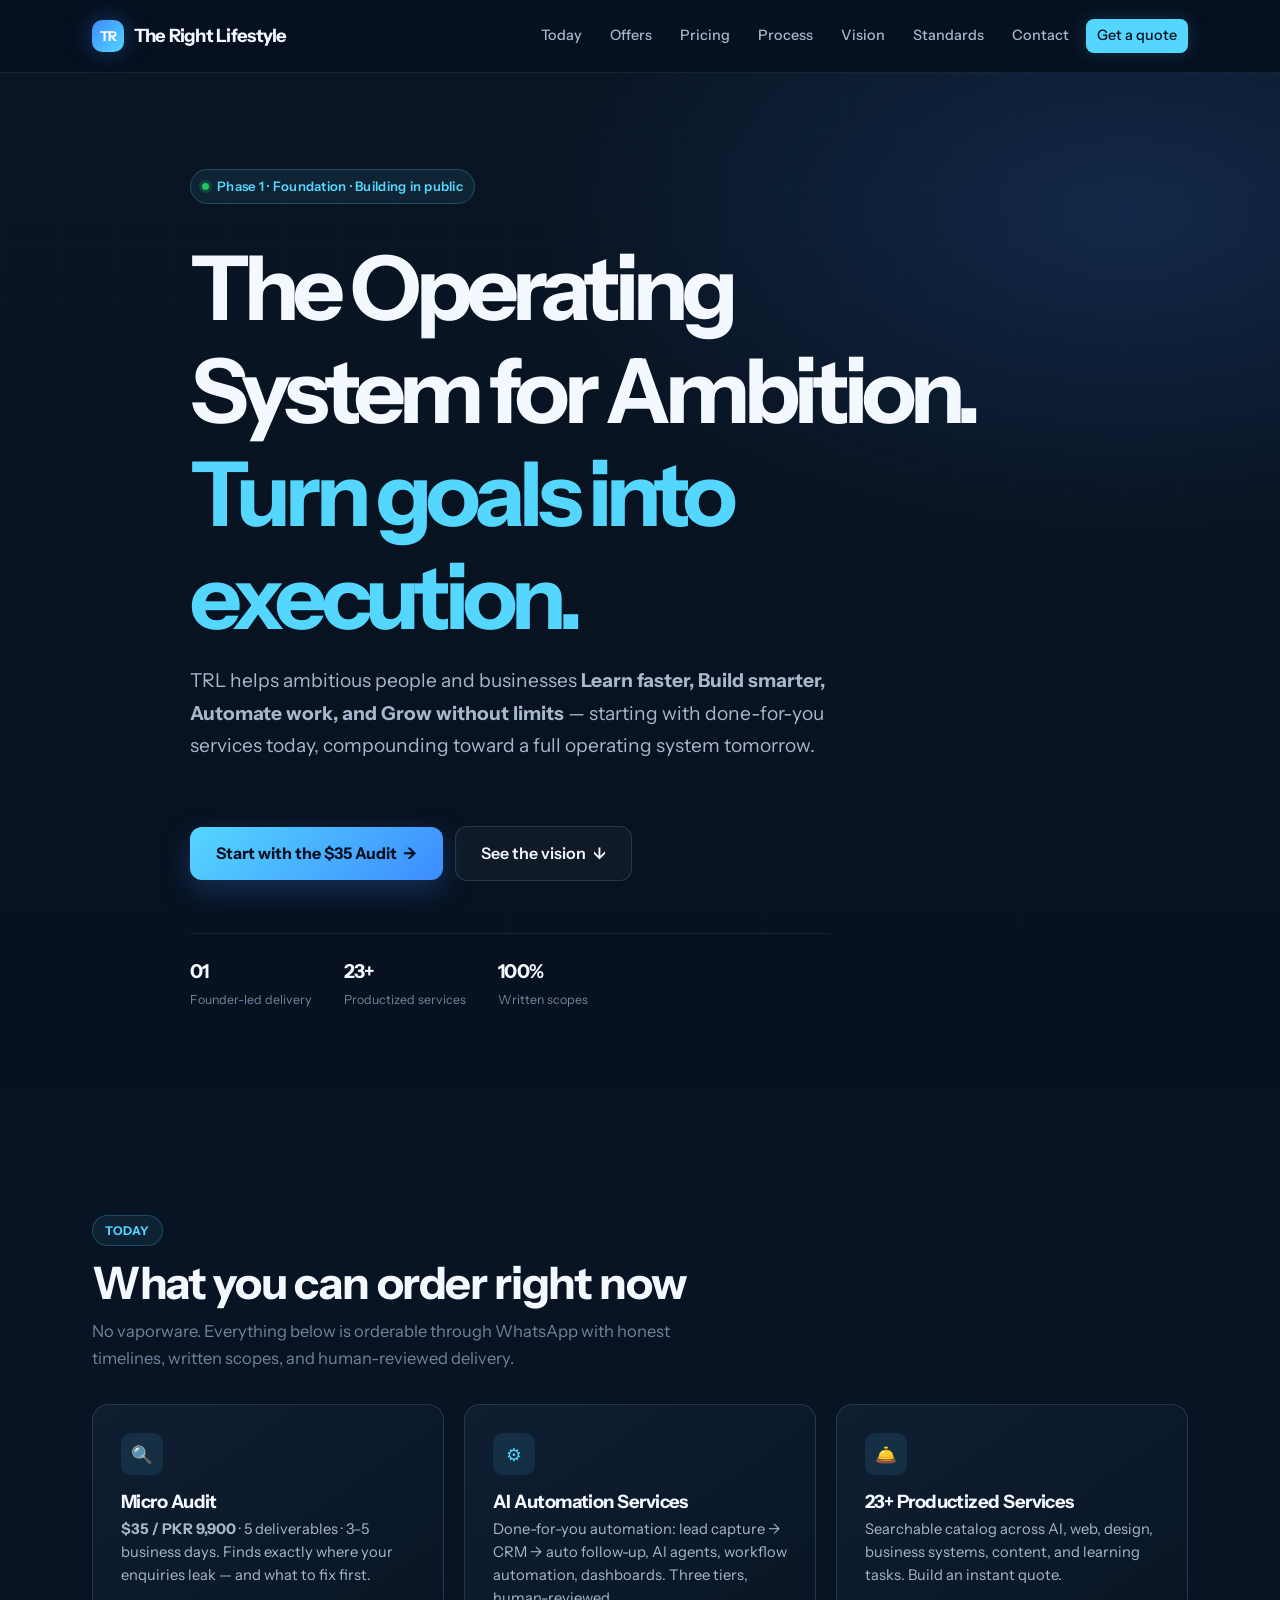
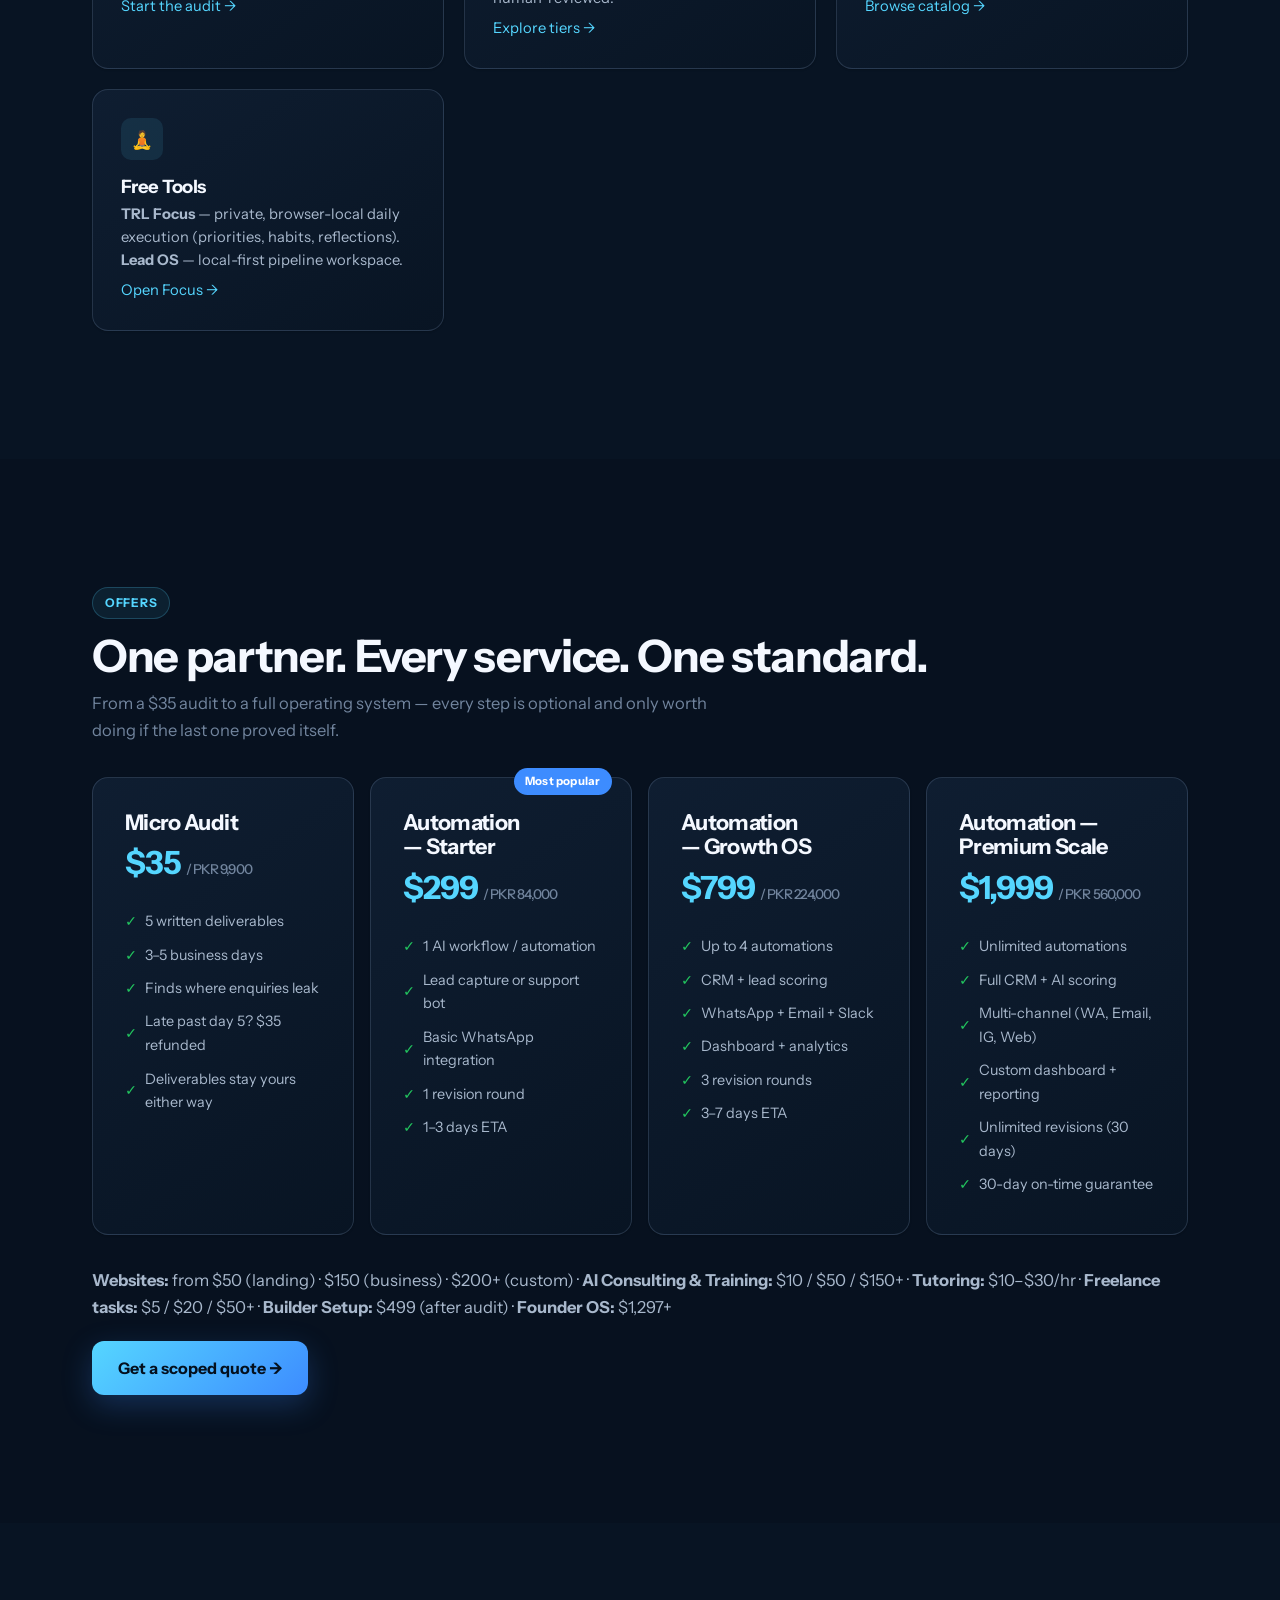
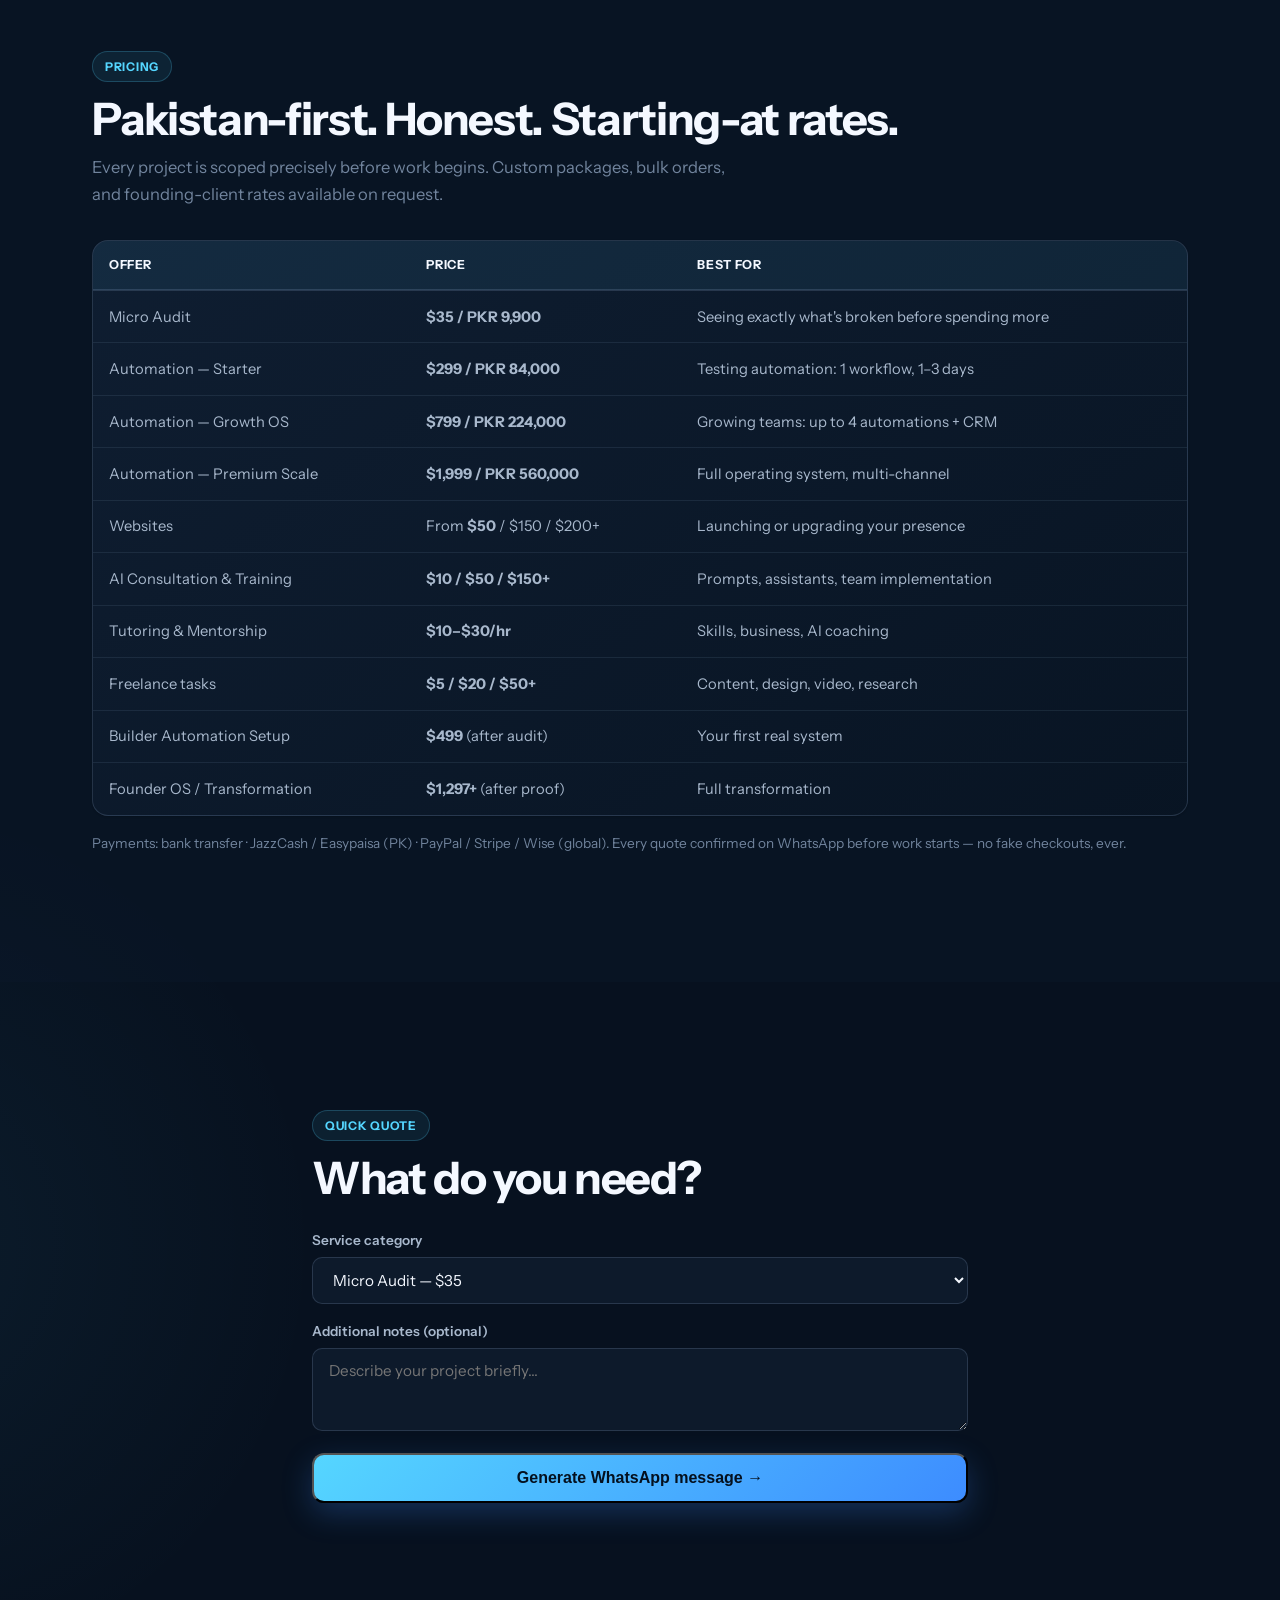
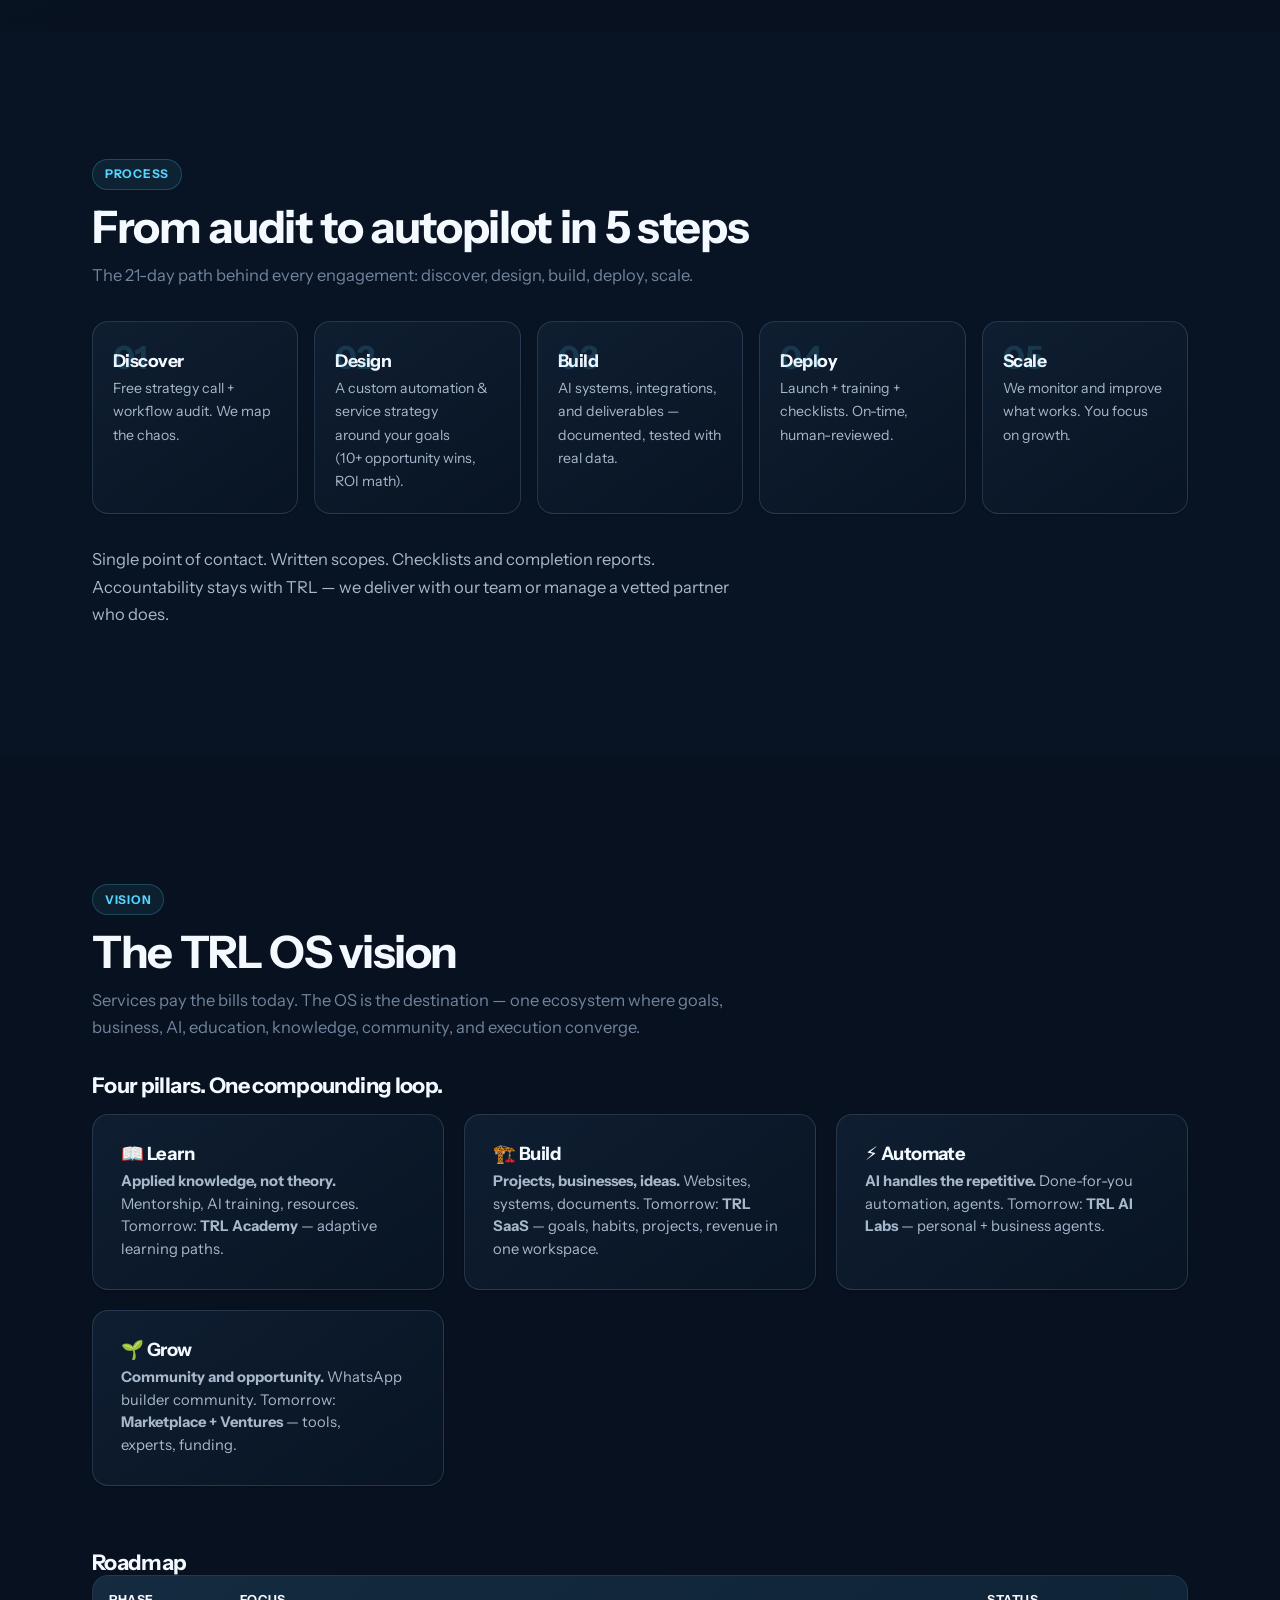
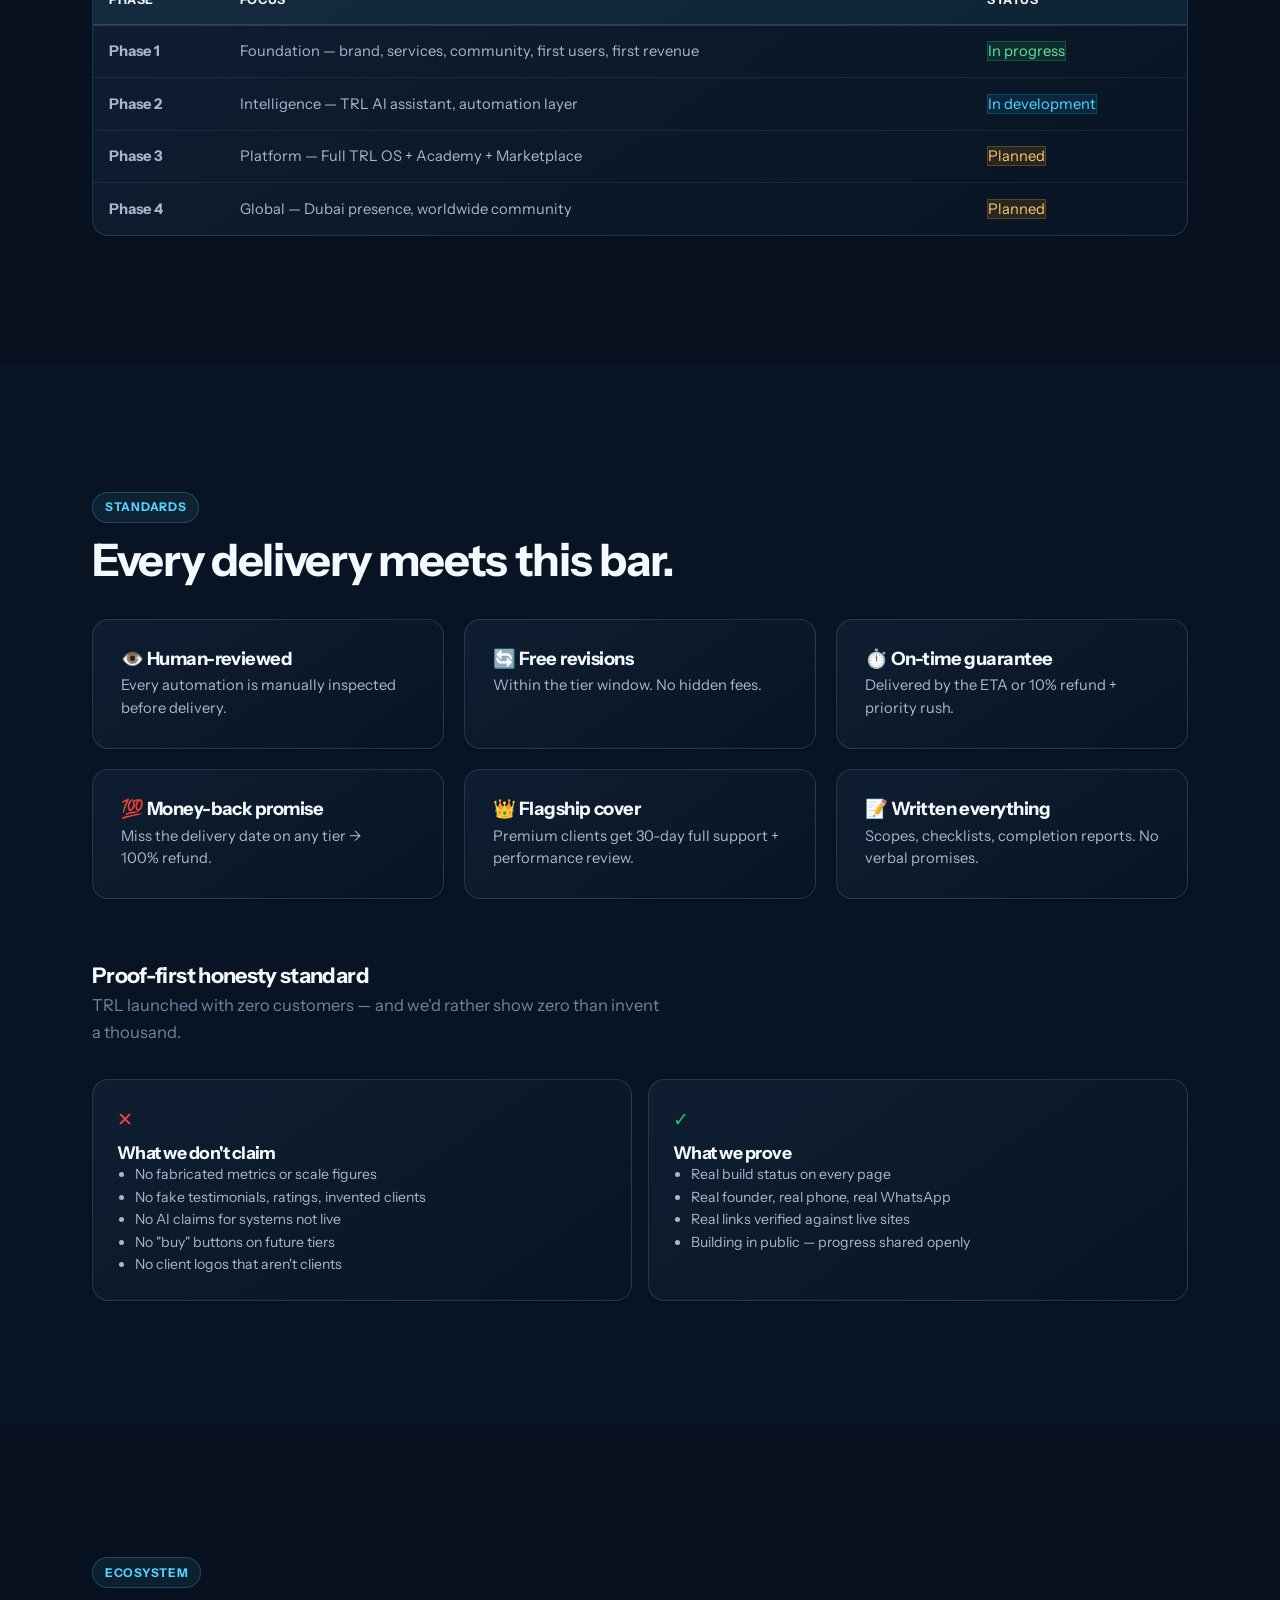
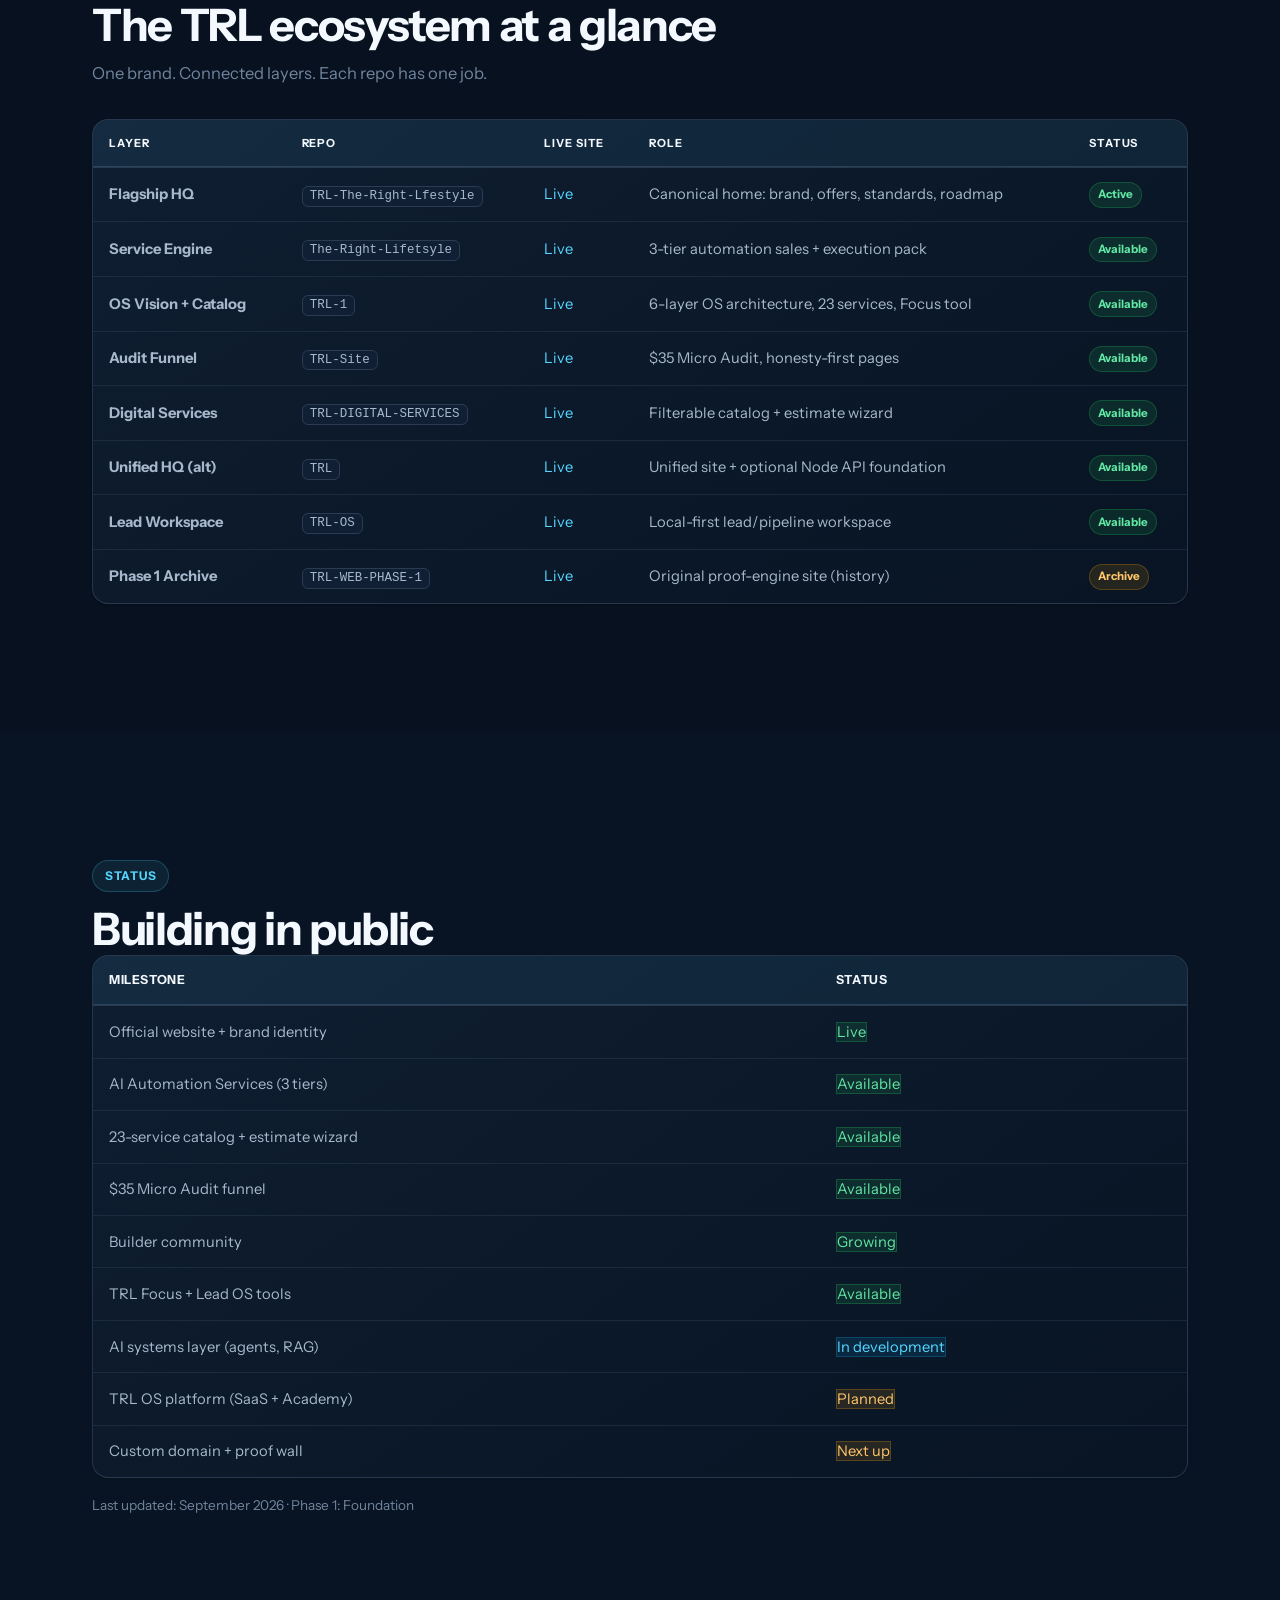
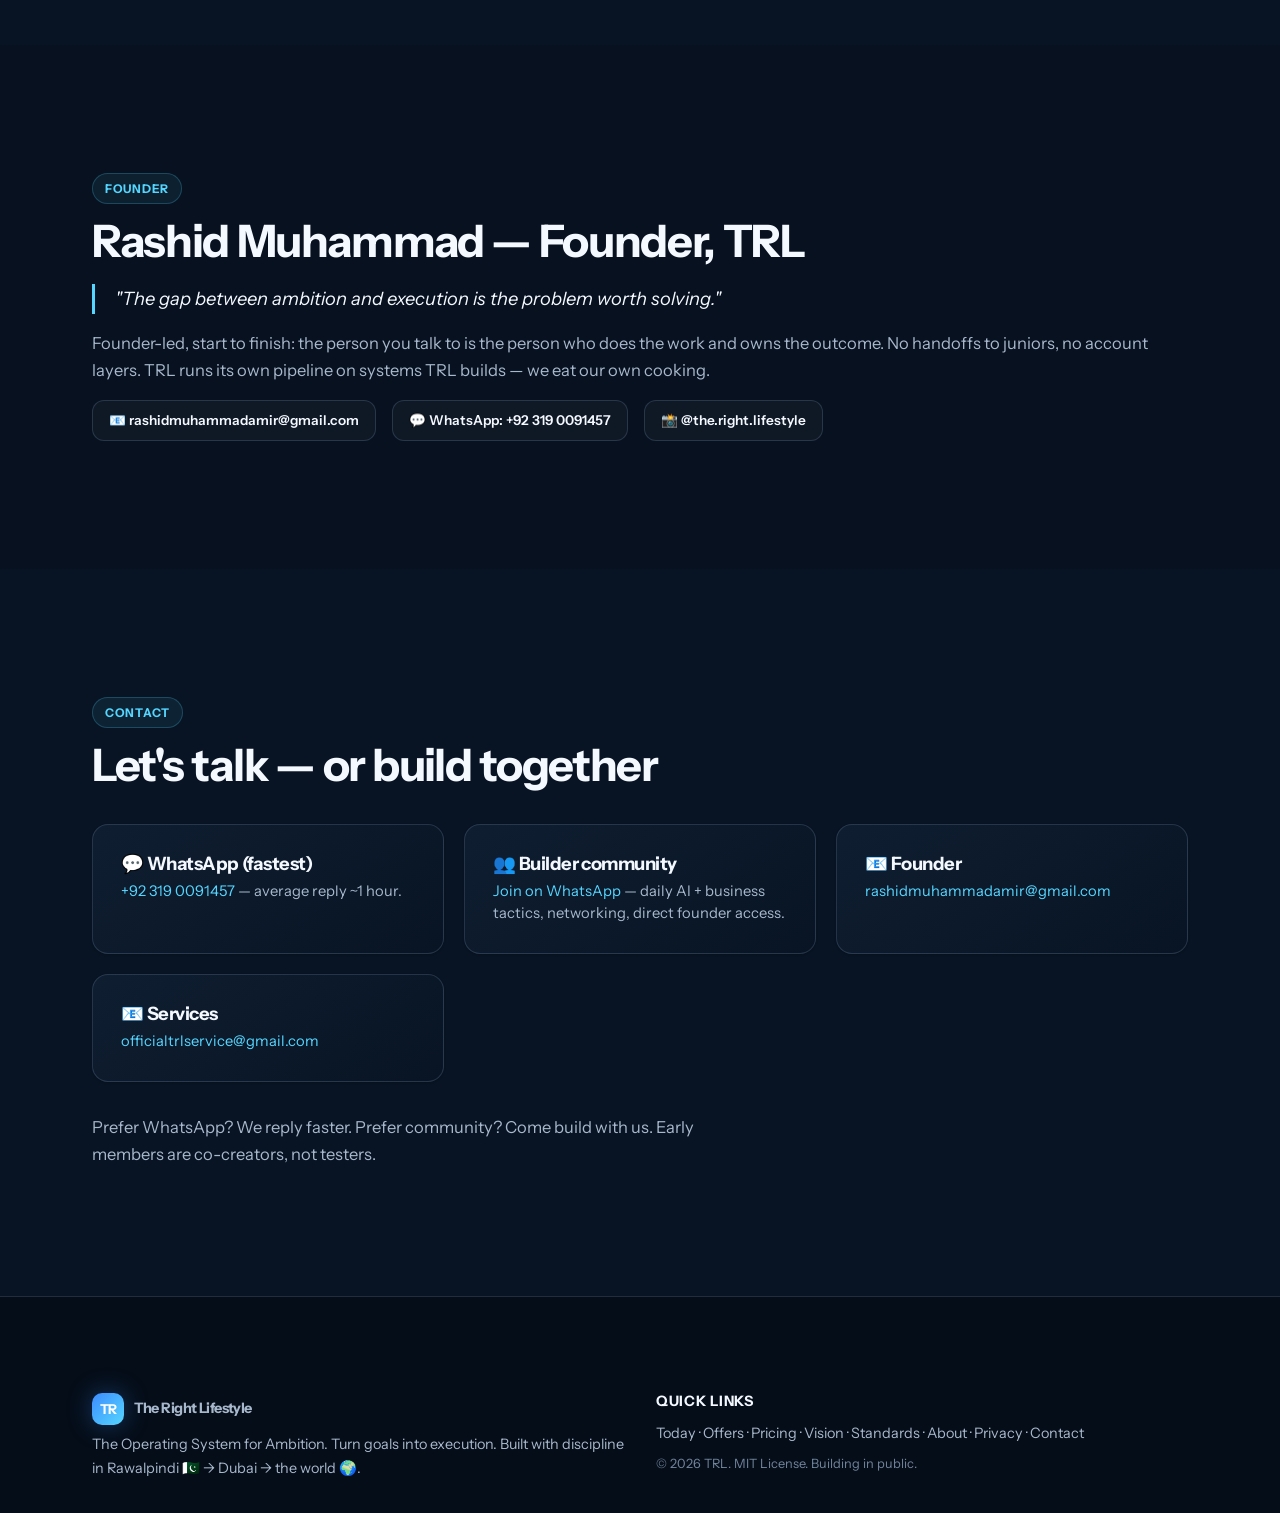
==== commit 2d12fe7d: "Redesign TRL site with premium dark visual system Co-authored-by: arena-agent <297053741+arena-agent" ====
--- a/index.html
+++ b/index.html
@@ -6,8 +6,9 @@
   <title>TRL — The Right Lifestyle | Build Your Future With Intelligence</title>
   <meta name="description" content="TRL — The Operating System for Ambition. Learn faster, build smarter, automate work, grow without limits. Start with the $35 Micro Audit." />
   <meta name="theme-color" content="#2563eb" />
-  <link rel="canonical" href="https://therightlifestyle.github.io/TRL-TheRightLifestyle/" />
+  <link rel="canonical" href="https://therightlifestyle.com/" />
   <link rel="stylesheet" href="style.css" />
+  <link rel="icon" href="favicon.svg" type="image/svg+xml" />
   <link rel="preconnect" href="https://fonts.googleapis.com" />
   <link rel="preconnect" href="https://fonts.gstatic.com" crossorigin />
   <link href="https://fonts.googleapis.com/css2?family=Instrument+Sans:ital,wght@0,400;0,600;0,700;1,400&family=JetBrains+Mono:wght@400;600&display=swap" rel="stylesheet" />
@@ -37,7 +38,7 @@
         <a href="#contact">Contact</a>
         <a href="#contact" class="cta-small" aria-label="Get a quote on WhatsApp">Get a quote</a>
       </nav>
-      <button class="mobile-menu-btn" aria-label="Toggle menu" aria-expanded="false" onclick="document.getElementById('nav').classList.toggle('open'); this.setAttribute('aria-expanded', document.getElementById('nav').classList.contains('open'))">
+      <button class="mobile-menu-btn" type="button" aria-label="Toggle menu" aria-controls="nav" aria-expanded="false">
         <svg viewBox="0 0 24 24" fill="none" stroke="currentColor" stroke-width="2.2" stroke-linecap="round" stroke-linejoin="round"><line x1="3" y1="6" x2="21" y2="6"/><line x1="3" y1="12" x2="21" y2="12"/><line x1="3" y1="18" x2="21" y2="18"/></svg>
       </button>
     </div>
@@ -56,6 +57,11 @@
         <div class="hero-cta-row">
           <a href="#offers" class="btn-primary">Start with the $35 Audit <span aria-hidden="true">→</span></a>
           <a href="#vision" class="btn-ghost">See the vision <span aria-hidden="true">↓</span></a>
+        </div>
+        <div class="hero-proof" aria-label="TRL highlights">
+          <div><strong>01</strong><span>Founder-led delivery</span></div>
+          <div><strong>23+</strong><span>Productized services</span></div>
+          <div><strong>100%</strong><span>Written scopes</span></div>
         </div>
       </div>
     </section>
@@ -362,7 +368,7 @@
               <tr><th>Layer</th><th>Repo</th><th>Live site</th><th>Role</th><th>Status</th></tr>
             </thead>
             <tbody>
-              <tr><td><strong>Flagship HQ</strong></td><td><span class="repo-tag">TRL-TheRightLifestyle</span></td><td><a href="https://therightlifestyle.github.io/TRL-TheRightLifestyle/">Live</a></td><td>Canonical home: brand, offers, standards, roadmap</td><td><span class="status-badge active">Active</span></td></tr>
+              <tr><td><strong>Flagship HQ</strong></td><td><span class="repo-tag">TRL-The-Right-Lfestyle</span></td><td><a href="https://therightlifestyle.com/">Live</a></td><td>Canonical home: brand, offers, standards, roadmap</td><td><span class="status-badge active">Active</span></td></tr>
               <tr><td><strong>Service Engine</strong></td><td><span class="repo-tag">The-Right-Lifetsyle</span></td><td><a href="https://therightlifestyle.github.io/The-Right-Lifetsyle/">Live</a></td><td>3-tier automation sales + execution pack</td><td><span class="status-badge active">Available</span></td></tr>
               <tr><td><strong>OS Vision + Catalog</strong></td><td><span class="repo-tag">TRL-1</span></td><td><a href="https://therightlifestyle.github.io/TRL-1/">Live</a></td><td>6-layer OS architecture, 23 services, Focus tool</td><td><span class="status-badge active">Available</span></td></tr>
               <tr><td><strong>Audit Funnel</strong></td><td><span class="repo-tag">TRL-Site</span></td><td><a href="https://therightlifestyle.github.io/TRL-Site/">Live</a></td><td>$35 Micro Audit, honesty-first pages</td><td><span class="status-badge active">Available</span></td></tr>
@@ -461,7 +467,7 @@
       </div>
       <div>
         <h4>Quick links</h4>
-        <p><a href="#today">Today</a> · <a href="#offers">Offers</a> · <a href="#pricing">Pricing</a> · <a href="#vision">Vision</a> · <a href="#standards">Standards</a> · <a href="#contact">Contact</a></p>
+        <p><a href="#today">Today</a> · <a href="#offers">Offers</a> · <a href="#pricing">Pricing</a> · <a href="#vision">Vision</a> · <a href="#standards">Standards</a> · <a href="about.html">About</a> · <a href="privacy.html">Privacy</a> · <a href="#contact">Contact</a></p>
         <p style="margin-top: 0.5rem; font-size: 0.8rem; color: var(--text-muted);">© 2026 TRL. MIT License. Building in public.</p>
       </div>
     </div>
--- a/style.css
+++ b/style.css
@@ -413,3 +413,89 @@
 @media (prefers-reduced-motion: reduce) {
   *, *::before, *::after { scroll-behavior: auto !important; transition-duration: 0.01ms !important; animation-duration: 0.01ms !important; }
 }
+
+/* ============================================================
+   TRL premium redesign
+   ============================================================ */
+:root {
+  --bg: #07111f;
+  --surface: #0d1a2b;
+  --surface-alt: #101f33;
+  --text: #f4f8ff;
+  --text-secondary: #a8b8cc;
+  --text-muted: #71849d;
+  --accent: #55d6ff;
+  --accent-deep: #3d8cff;
+  --accent-cyan: #55d6ff;
+  --accent-glow: rgba(85, 214, 255, 0.14);
+  --border: rgba(158, 190, 225, 0.18);
+  --border-subtle: rgba(158, 190, 225, 0.1);
+  --shadow-sm: 0 1px 2px rgba(0, 0, 0, 0.18);
+  --shadow: 0 14px 35px rgba(0, 0, 0, 0.2);
+  --shadow-lg: 0 25px 80px rgba(0, 0, 0, 0.34);
+}
+
+body {
+  background: var(--bg);
+  background-image: radial-gradient(circle at 80% -10%, rgba(61, 140, 255, 0.15), transparent 32rem), radial-gradient(circle at -10% 40%, rgba(85, 214, 255, 0.06), transparent 28rem);
+}
+
+.site-header {
+  background: rgba(7, 17, 31, 0.78);
+  border-bottom-color: var(--border-subtle);
+}
+.brand-mark { border-radius: 10px; box-shadow: 0 0 25px rgba(61, 140, 255, 0.35); }
+.nav-links a { color: var(--text-secondary); }
+.nav-links a:hover { color: var(--text); background: rgba(255,255,255,0.06); }
+.cta-small { background: var(--accent); color: #04101e !important; box-shadow: 0 0 18px rgba(85,214,255,.18); }
+.cta-small:hover { background: #8be5ff; color: #04101e !important; }
+
+.hero {
+  min-height: 680px;
+  display: flex;
+  align-items: center;
+  background: radial-gradient(900px 500px at 88% 14%, rgba(61, 140, 255, 0.17), transparent 65%), linear-gradient(180deg, rgba(13,26,43,.45), transparent);
+}
+.hero::before {
+  content: "";
+  position: absolute; inset: 0; opacity: .22; pointer-events: none;
+  background-image: linear-gradient(rgba(120,170,220,.08) 1px, transparent 1px), linear-gradient(90deg, rgba(120,170,220,.08) 1px, transparent 1px);
+  background-size: 56px 56px;
+  mask-image: linear-gradient(to bottom, black, transparent 75%);
+}
+.hero-label, .section-label { background: rgba(85,214,255,.08); border-color: rgba(85,214,255,.22); color: var(--accent); }
+.hero h1 { max-width: 900px; font-size: clamp(3.1rem, 7vw, 5.8rem); letter-spacing: -0.065em; }
+.hero h1 .line-2 { color: var(--accent); }
+.hero .lead { color: var(--text-secondary); font-size: 1.2rem; }
+.btn-primary { background: linear-gradient(135deg, var(--accent), var(--accent-deep)); color: #04101e; box-shadow: 0 10px 30px rgba(61,140,255,.25); }
+.btn-primary:hover { color: #04101e; box-shadow: 0 14px 38px rgba(61,140,255,.38); }
+.btn-ghost { background: rgba(255,255,255,.035); border-color: var(--border); color: var(--text); }
+.btn-ghost:hover { background: rgba(255,255,255,.08); border-color: rgba(85,214,255,.45); color: var(--text); }
+
+main > section:nth-of-type(even) { background: rgba(13, 26, 43, .38); }
+.card, .pricing-card, .process-step, .honesty-card, .table-wrap { background: linear-gradient(145deg, rgba(16,31,51,.92), rgba(9,21,36,.92)); border-color: var(--border); box-shadow: var(--shadow-sm); }
+.card:hover, .pricing-card:hover { border-color: rgba(85,214,255,.42); box-shadow: 0 18px 45px rgba(0,0,0,.28); }
+.card-icon { background: rgba(85,214,255,.1); color: var(--accent); }
+thead th { background: rgba(85,214,255,.07); color: var(--text); border-bottom-color: var(--border); }
+tbody td { color: var(--text-secondary); border-bottom-color: var(--border-subtle); }
+tbody tr:hover { background: rgba(85,214,255,.045); }
+.pricing-card .price { color: var(--accent); }
+.pricing-card .price span, .text-muted { color: var(--text-muted); }
+.status-badge.active { color: #61e6a4; }
+.status-badge.dev { color: var(--accent); }
+.status-badge.planned { color: #ffc76b; }
+.site-footer { background: #050d18; border-top-color: var(--border); }
+
+.hero-proof { display: flex; gap: 2rem; flex-wrap: wrap; margin-top: 3.25rem; padding-top: 1.35rem; border-top: 1px solid var(--border-subtle); max-width: 640px; }
+.hero-proof div { display: grid; gap: .12rem; }
+.hero-proof strong { color: var(--text); font-size: 1.2rem; letter-spacing: -.03em; }
+.hero-proof span { color: var(--text-muted); font-size: .78rem; }
+
+@media (max-width: 860px) {
+  .nav-links { background: #0b1829; border-bottom-color: var(--border); box-shadow: 0 18px 30px rgba(0,0,0,.3); }
+}
+@media (max-width: 640px) {
+  .hero { min-height: 620px; }
+  .hero-proof { gap: 1.1rem; justify-content: space-between; }
+  .hero-proof div { flex: 1 1 28%; }
+}
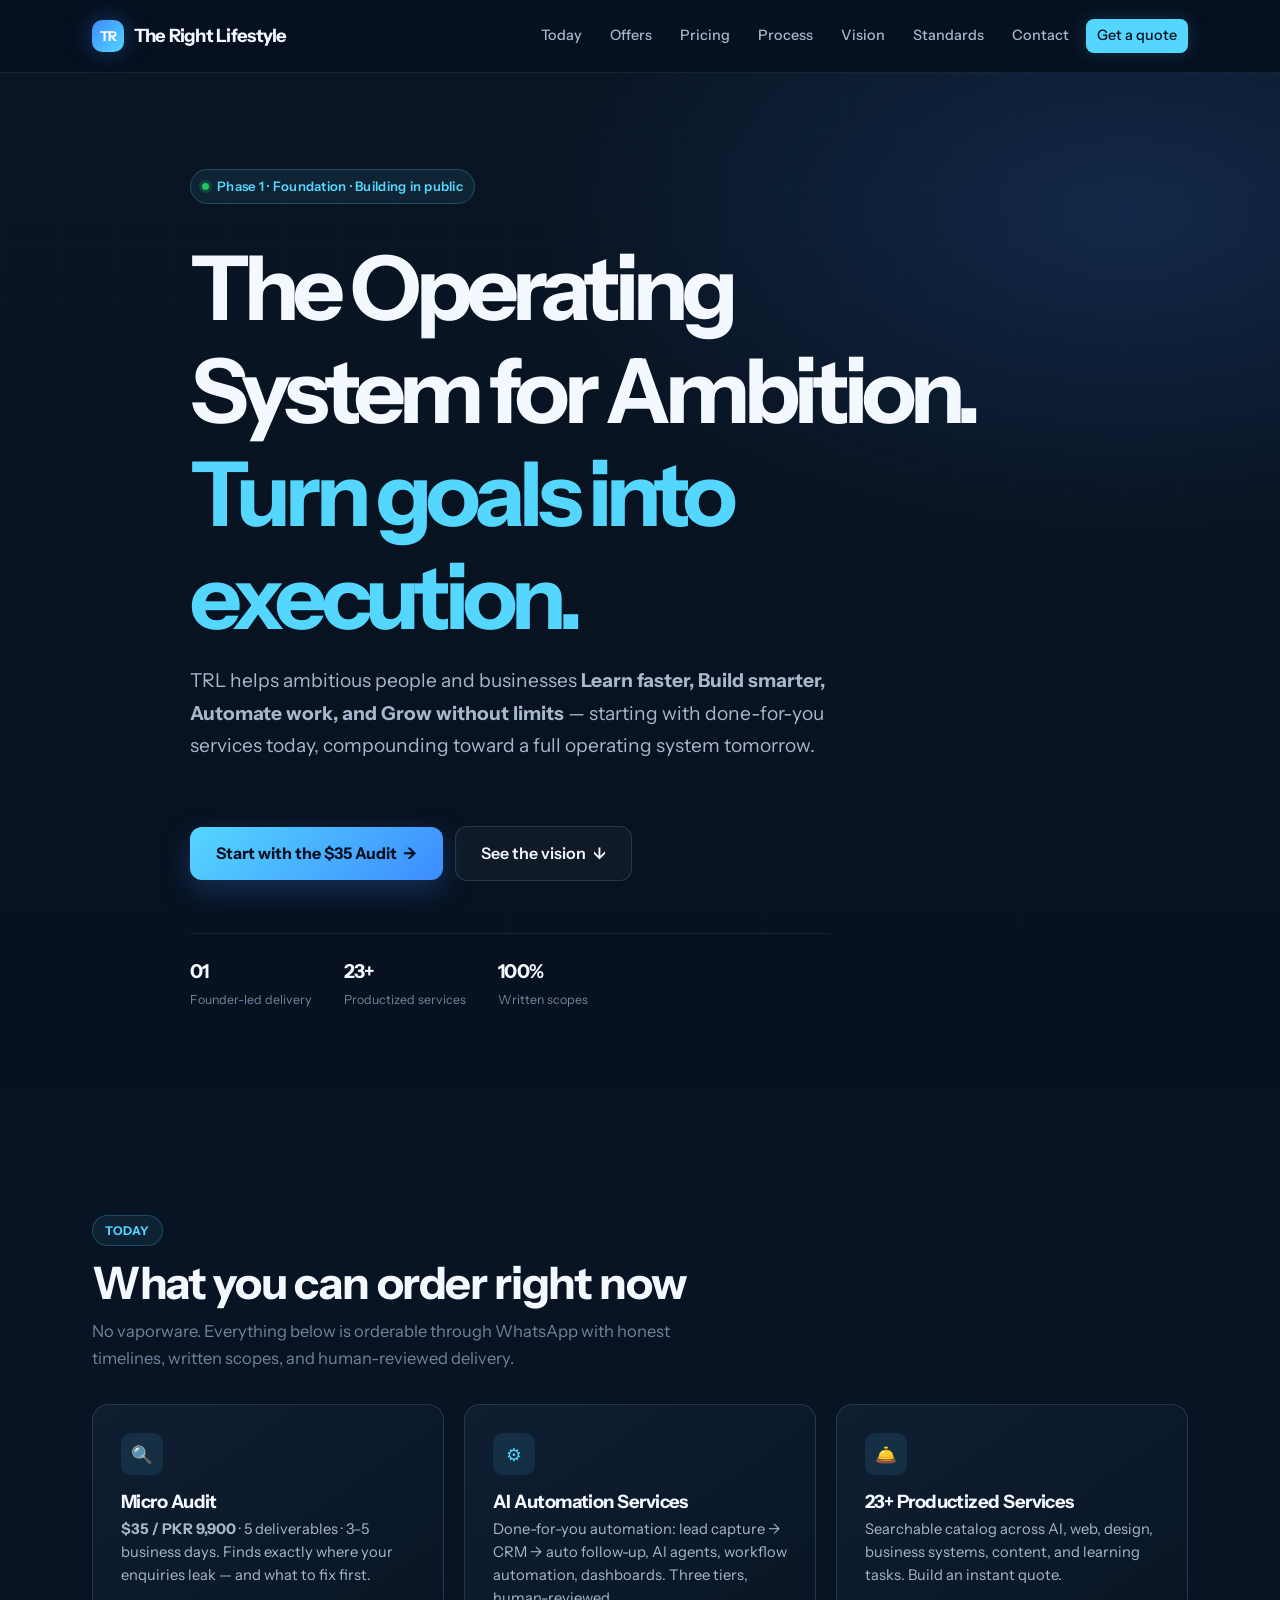
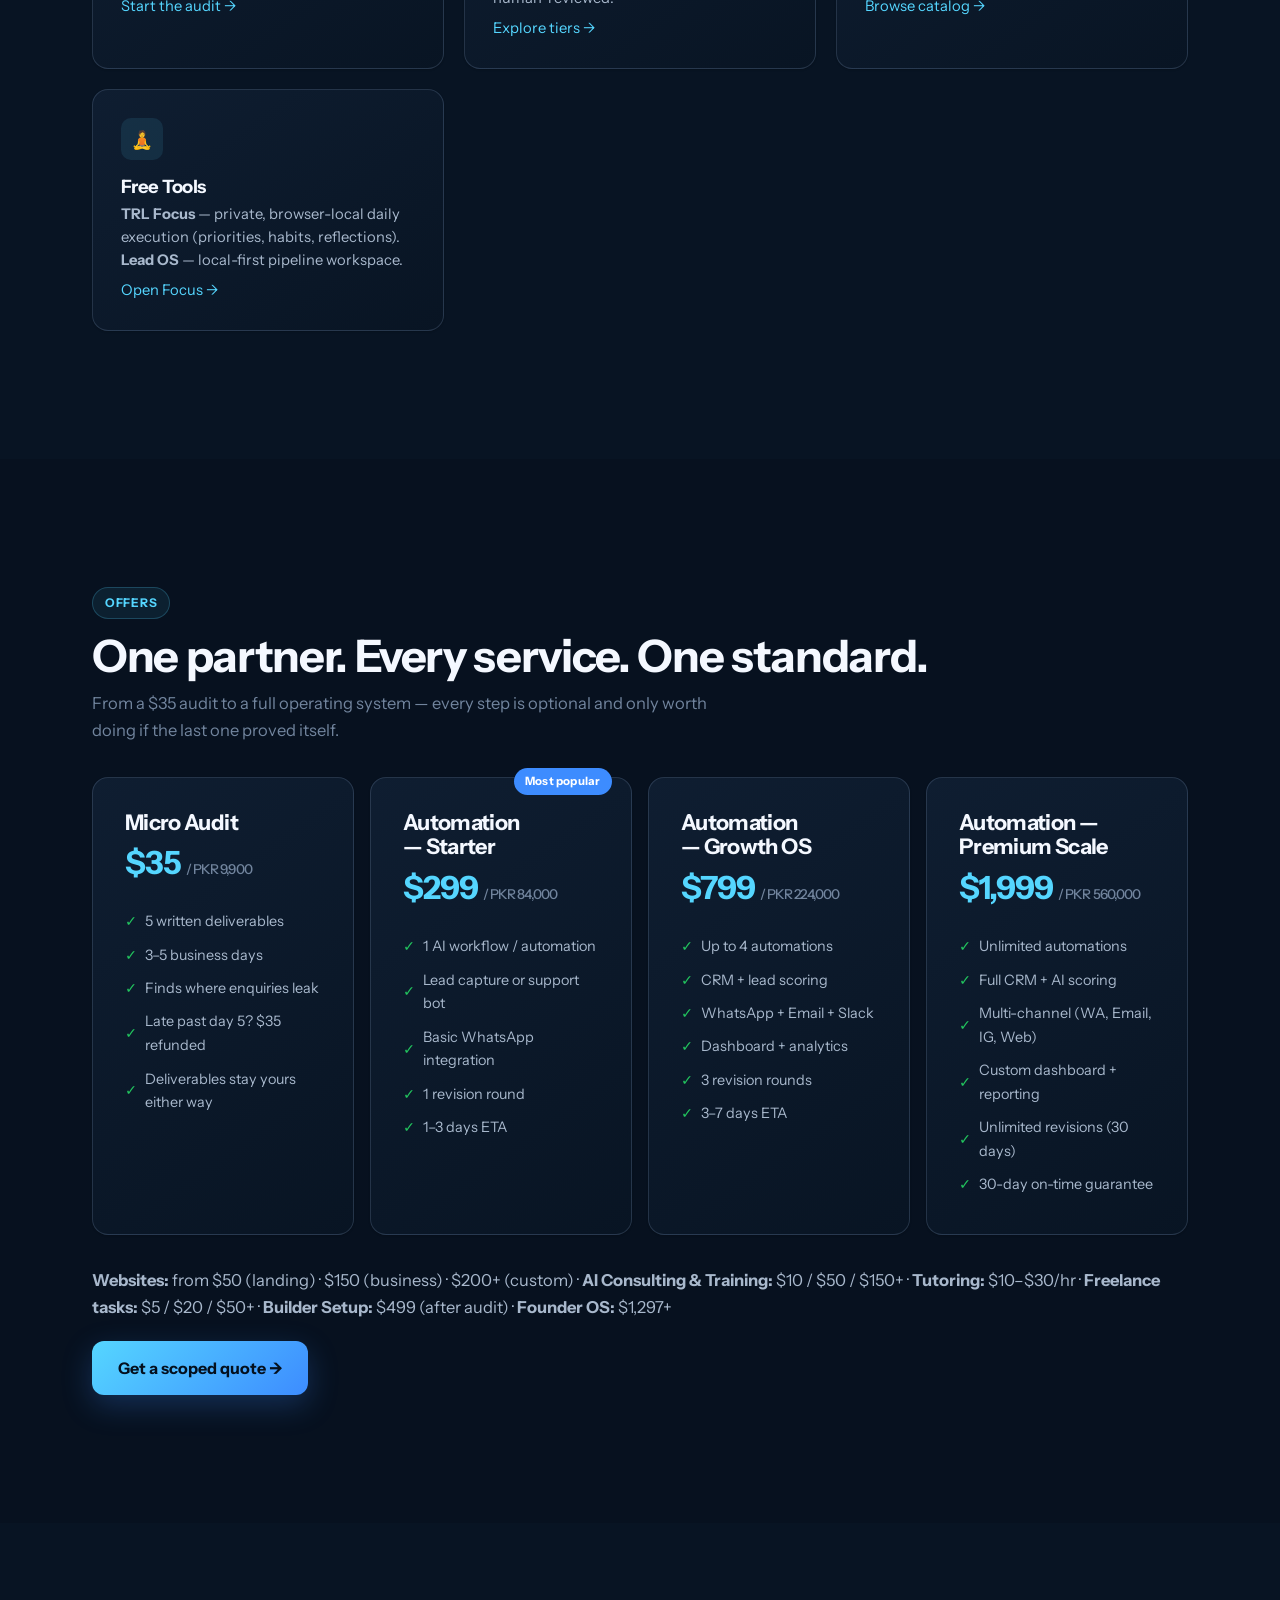
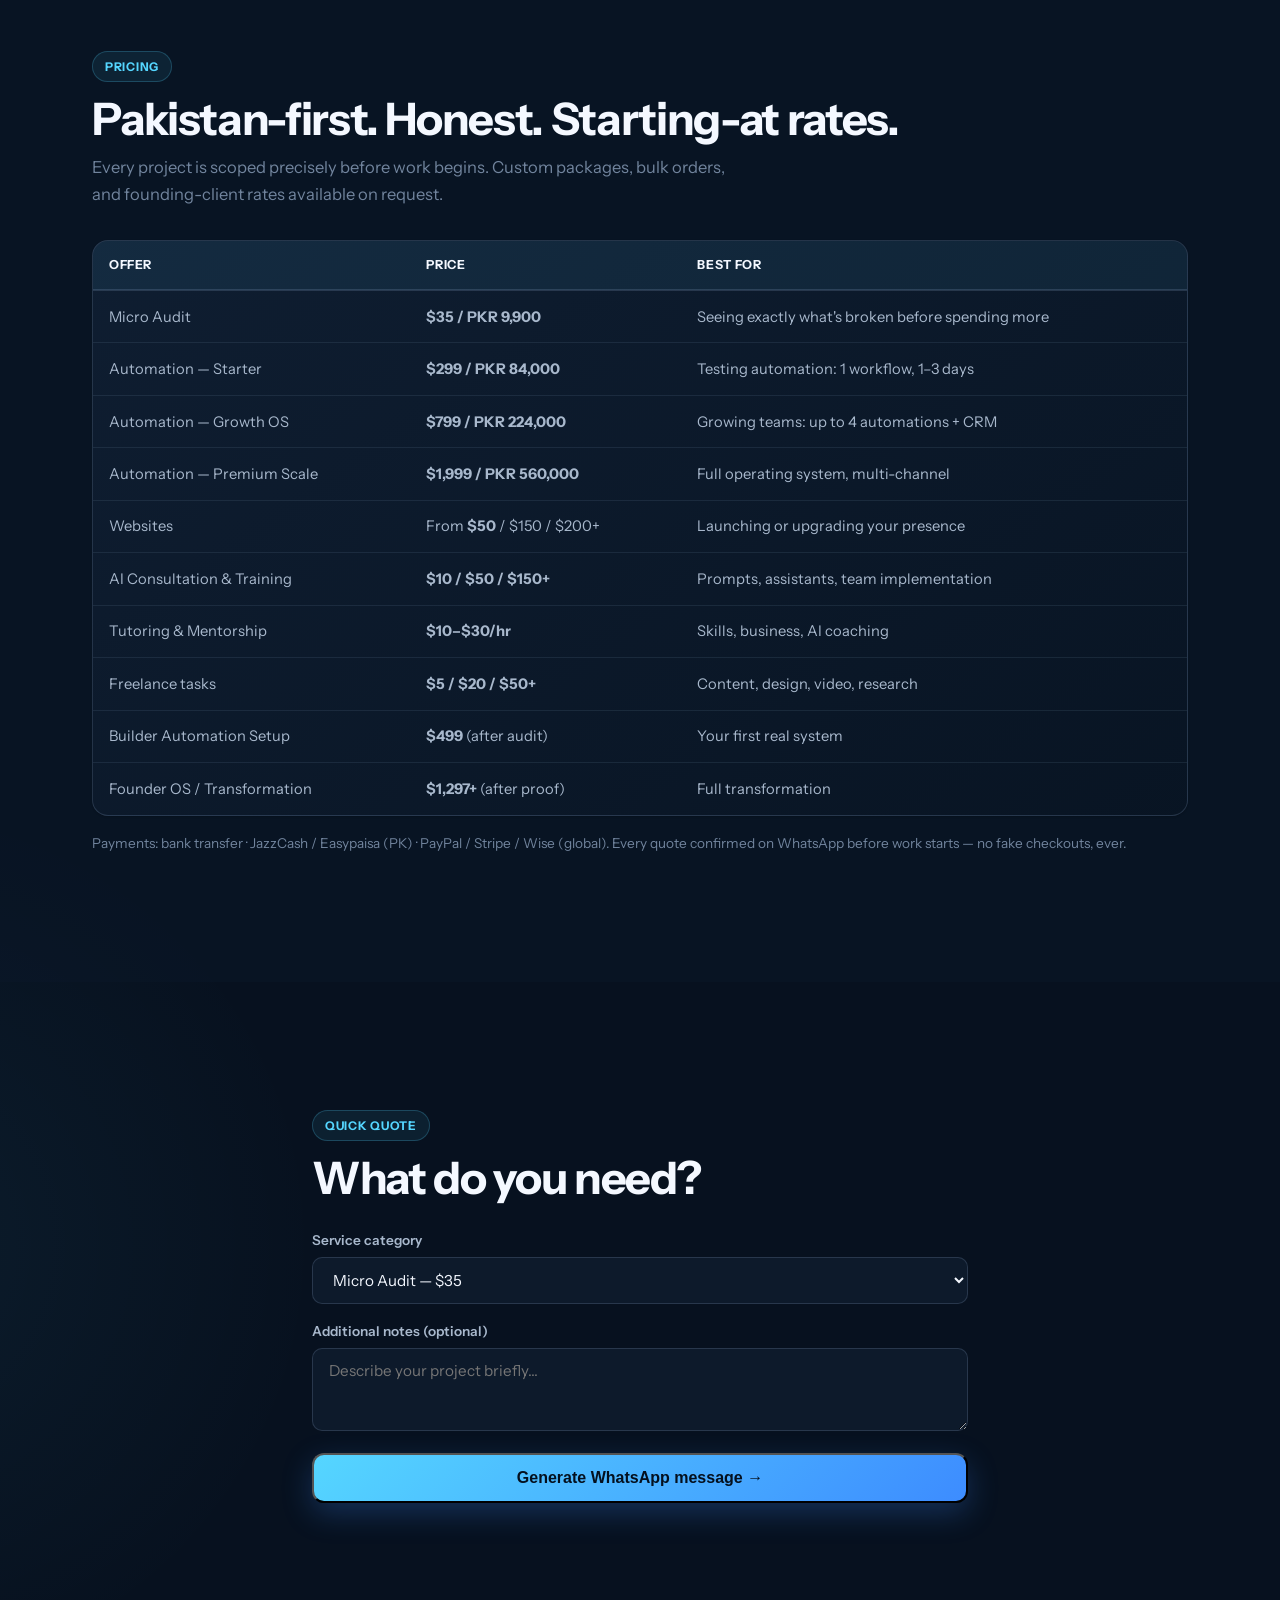
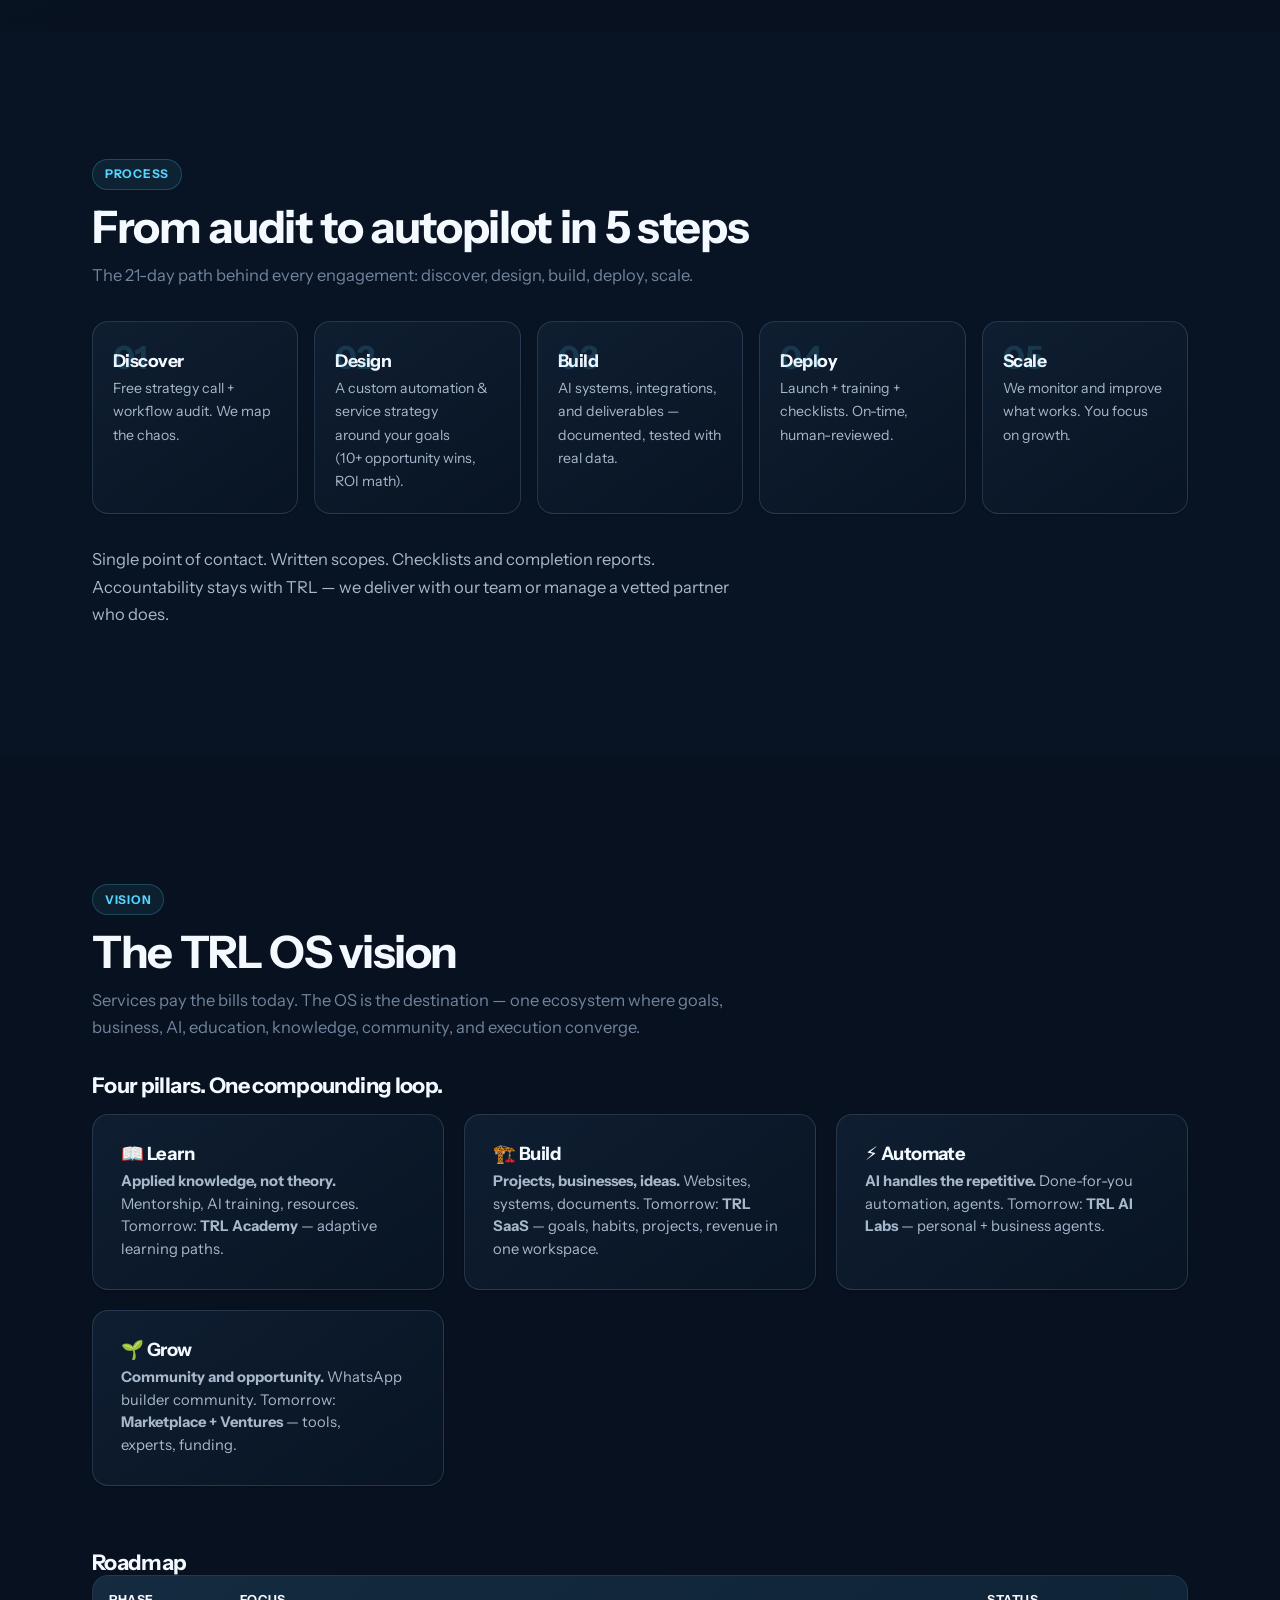
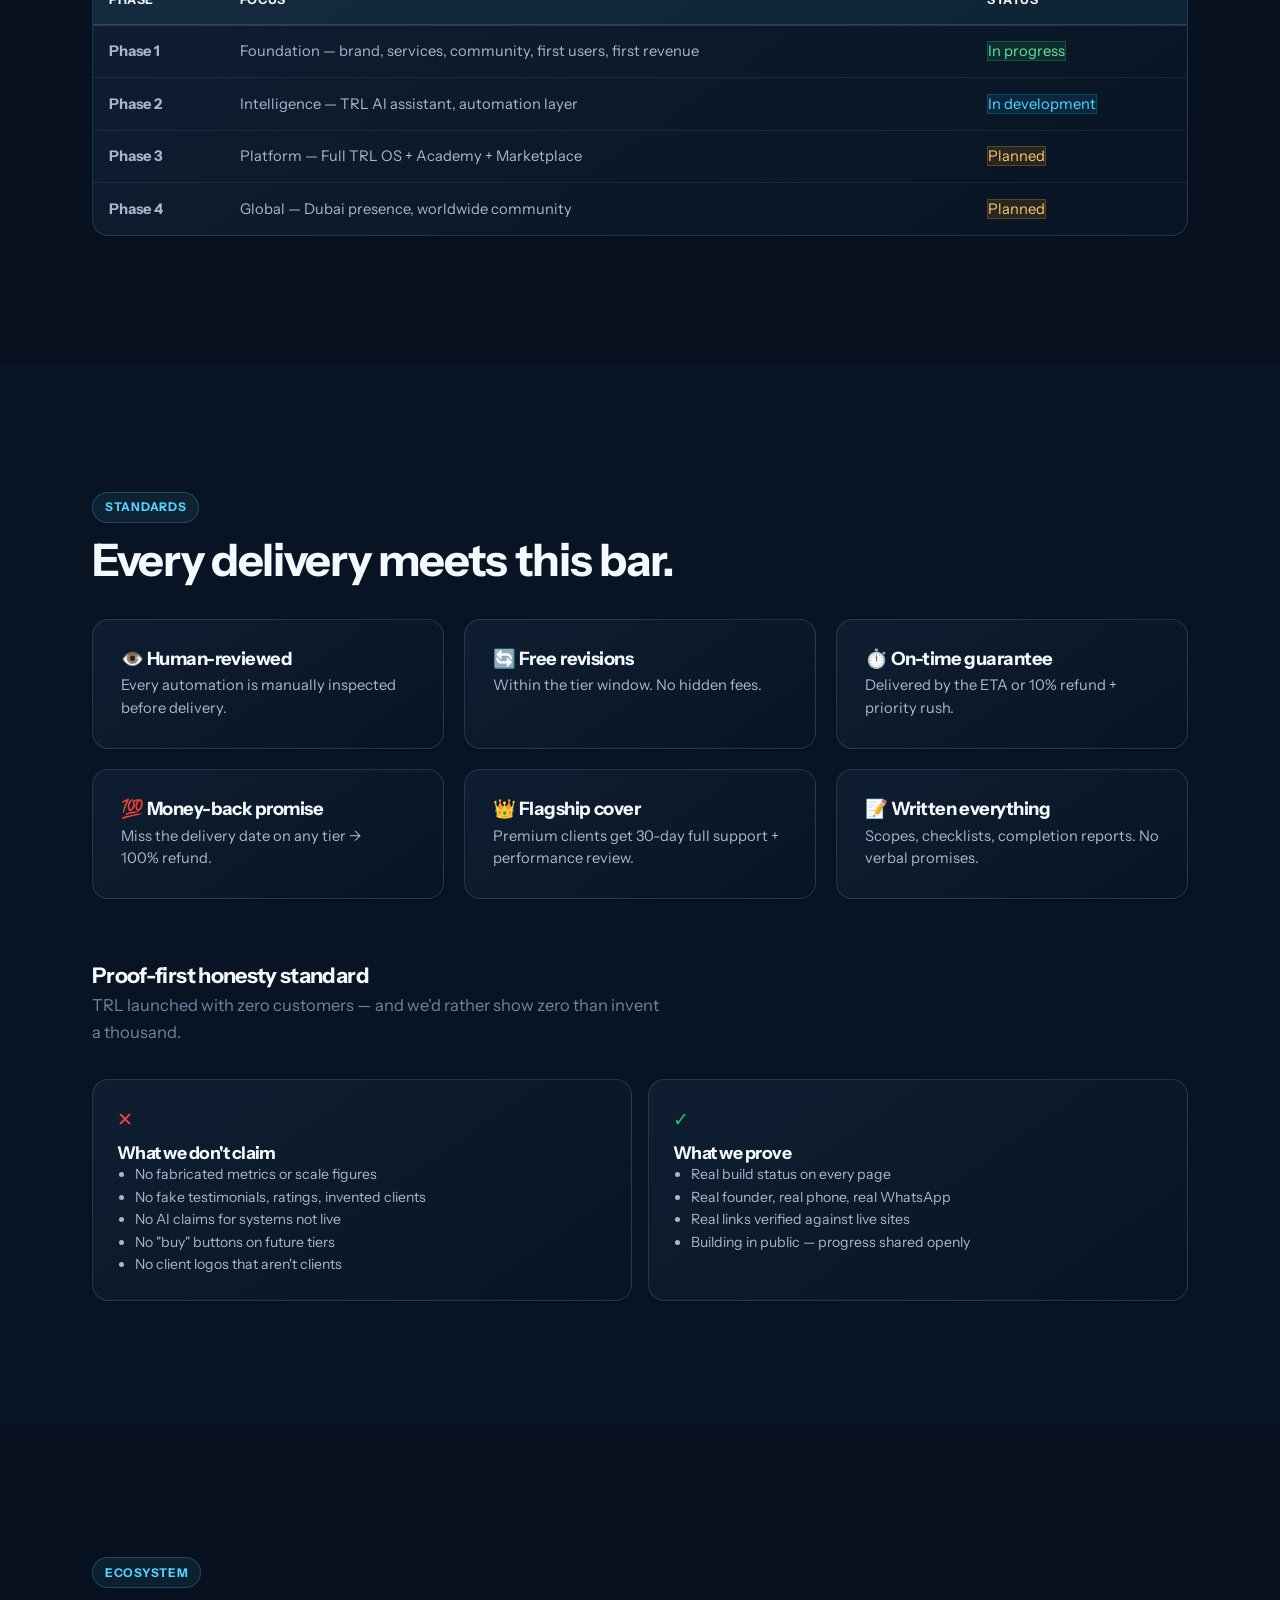
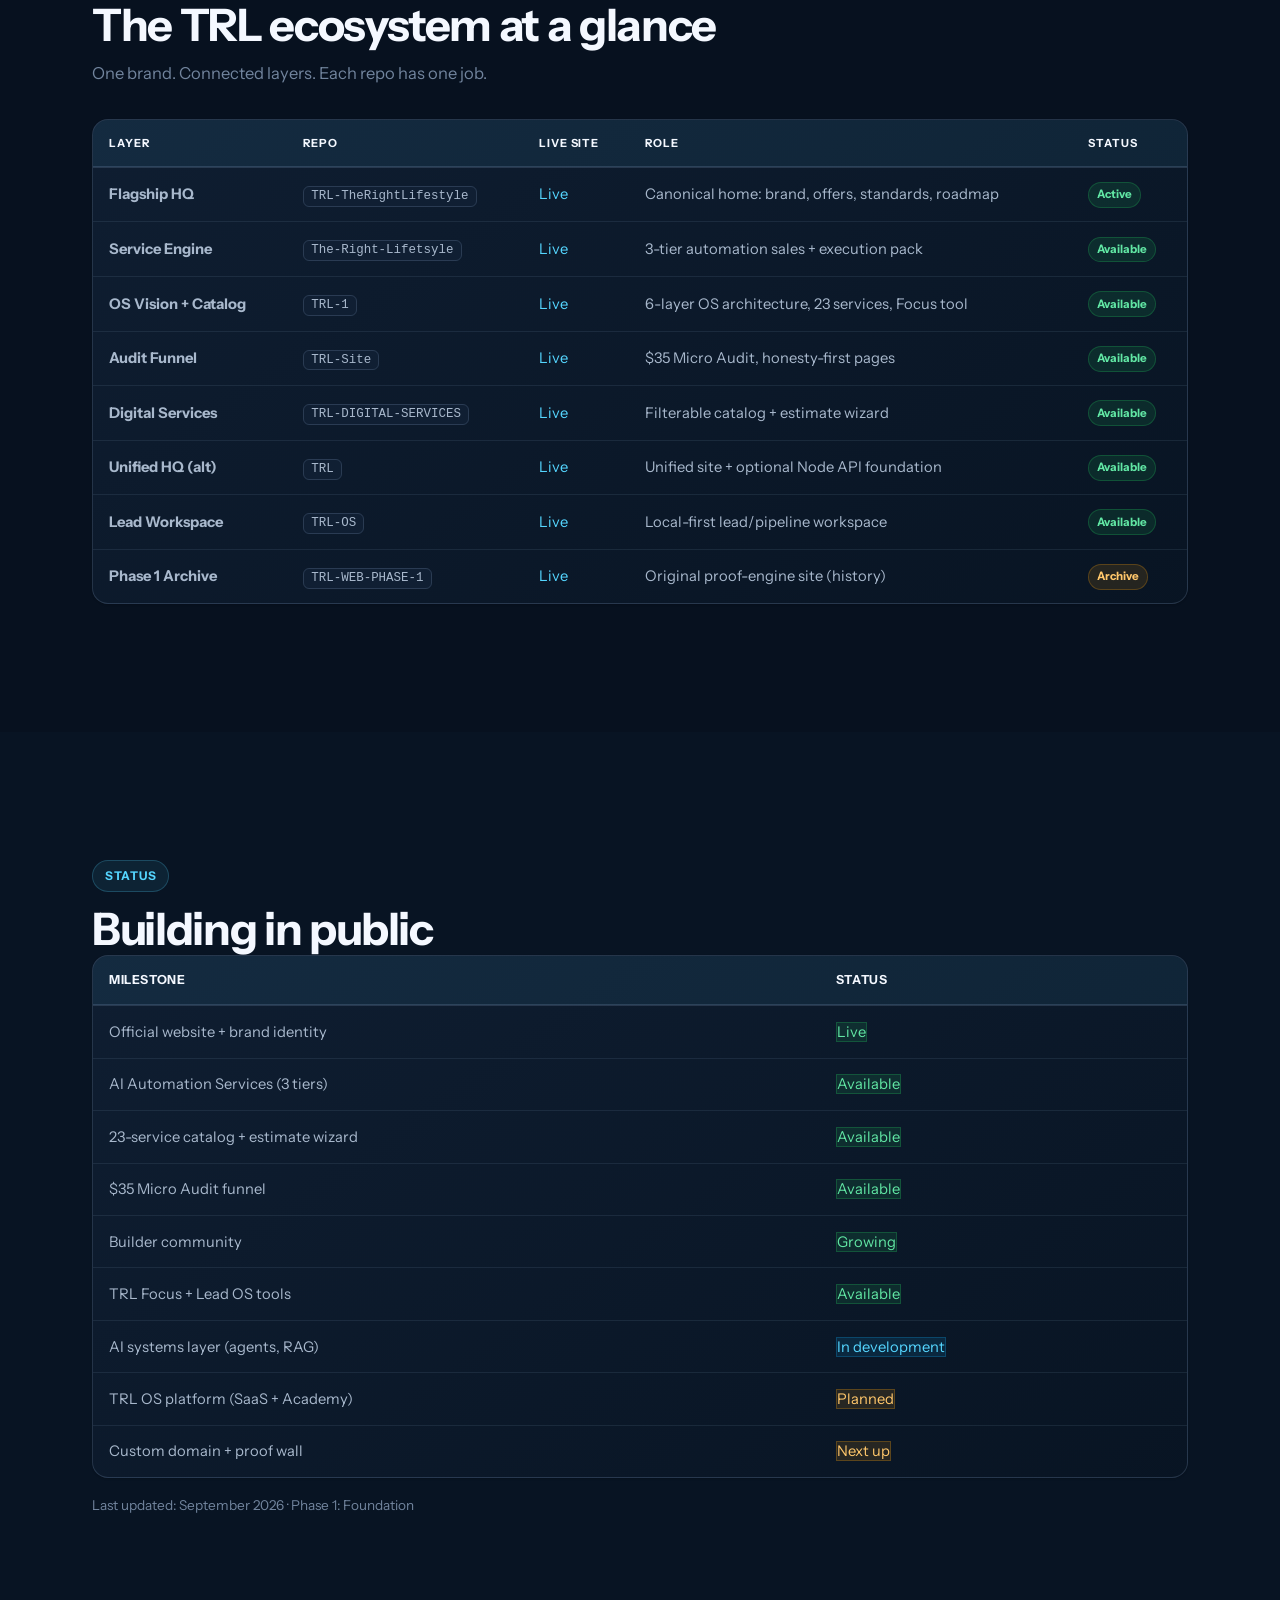
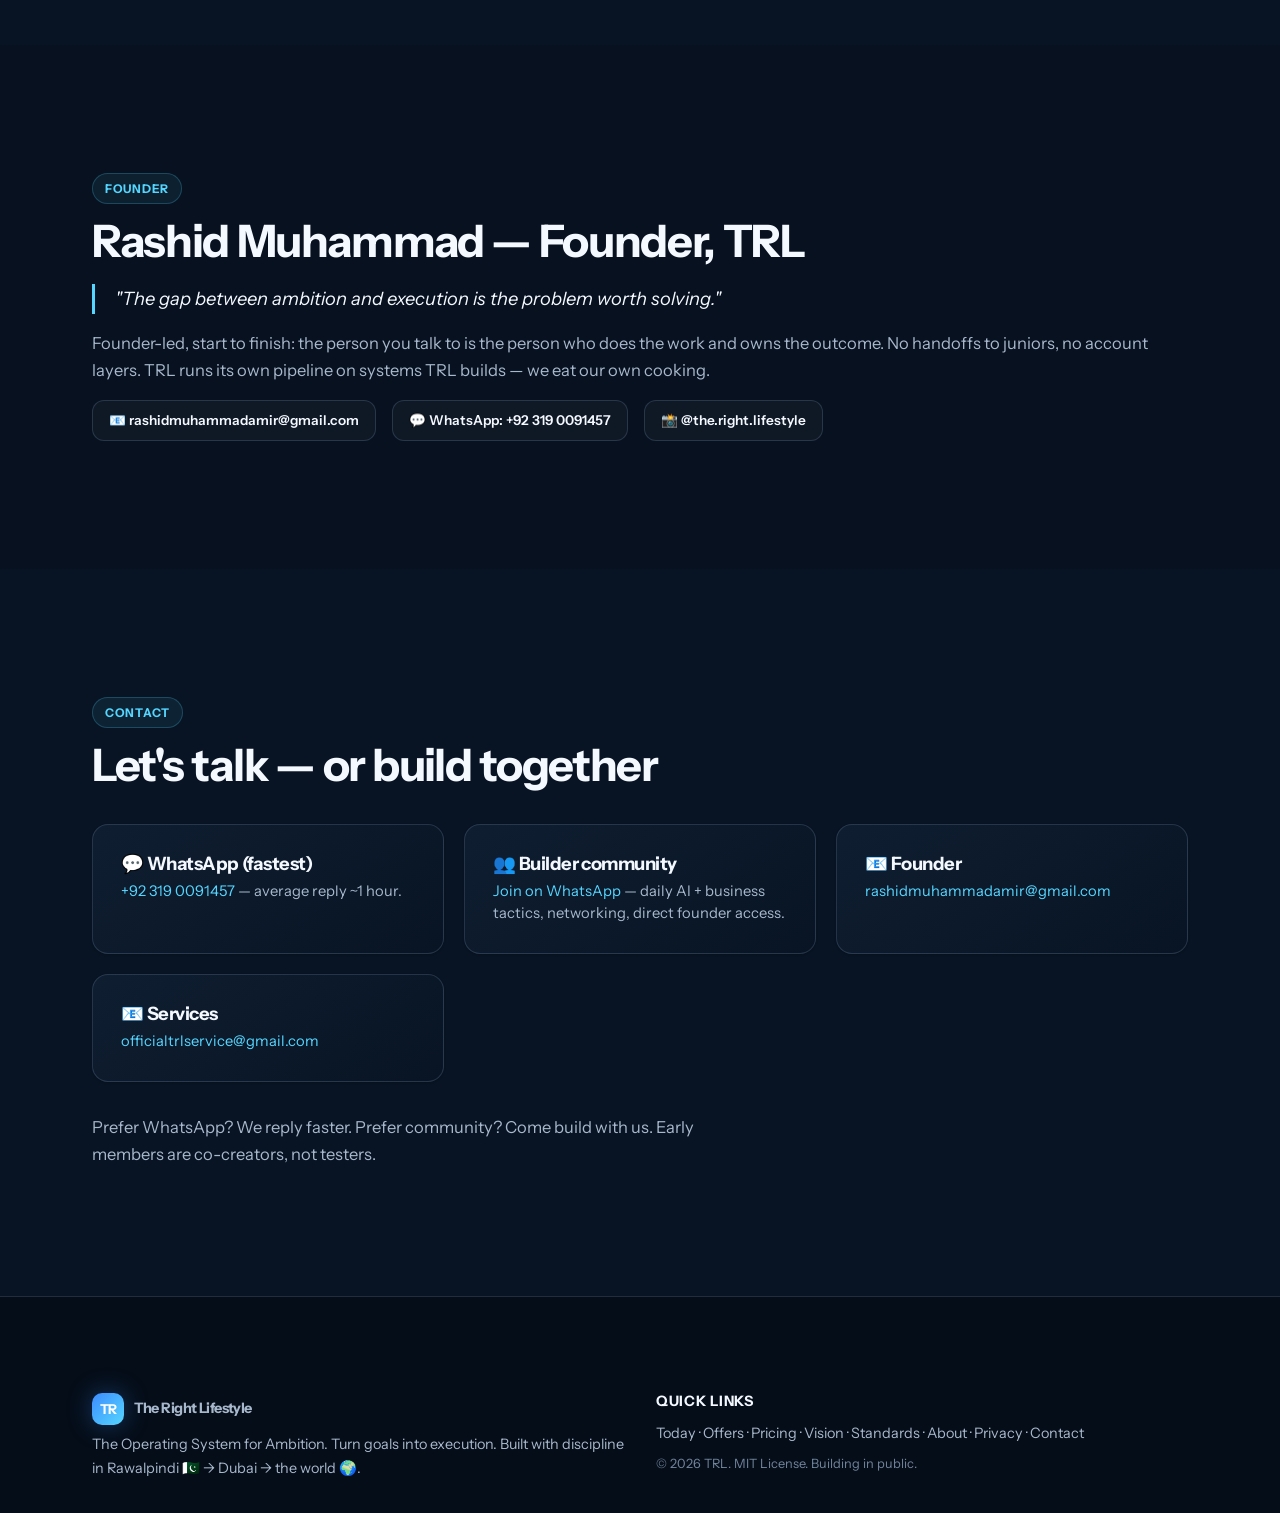
==== commit 40e1ddac: "Merge pull request #3 from therightlifestyle/arena/01a0af2e-trl-therightlifestyle Polish site struct" ====
--- a/index.html
+++ b/index.html
@@ -6,7 +6,7 @@
   <title>TRL — The Right Lifestyle | Build Your Future With Intelligence</title>
   <meta name="description" content="TRL — The Operating System for Ambition. Learn faster, build smarter, automate work, grow without limits. Start with the $35 Micro Audit." />
   <meta name="theme-color" content="#2563eb" />
-  <link rel="canonical" href="https://therightlifestyle.com/" />
+  <link rel="canonical" href="https://therightlifestyle.github.io/TRL-TheRightLifestyle/" />
   <link rel="stylesheet" href="style.css" />
   <link rel="icon" href="favicon.svg" type="image/svg+xml" />
   <link rel="preconnect" href="https://fonts.googleapis.com" />
@@ -368,7 +368,7 @@
               <tr><th>Layer</th><th>Repo</th><th>Live site</th><th>Role</th><th>Status</th></tr>
             </thead>
             <tbody>
-              <tr><td><strong>Flagship HQ</strong></td><td><span class="repo-tag">TRL-The-Right-Lfestyle</span></td><td><a href="https://therightlifestyle.com/">Live</a></td><td>Canonical home: brand, offers, standards, roadmap</td><td><span class="status-badge active">Active</span></td></tr>
+              <tr><td><strong>Flagship HQ</strong></td><td><span class="repo-tag">TRL-TheRightLifestyle</span></td><td><a href="https://therightlifestyle.github.io/TRL-TheRightLifestyle/">Live</a></td><td>Canonical home: brand, offers, standards, roadmap</td><td><span class="status-badge active">Active</span></td></tr>
               <tr><td><strong>Service Engine</strong></td><td><span class="repo-tag">The-Right-Lifetsyle</span></td><td><a href="https://therightlifestyle.github.io/The-Right-Lifetsyle/">Live</a></td><td>3-tier automation sales + execution pack</td><td><span class="status-badge active">Available</span></td></tr>
               <tr><td><strong>OS Vision + Catalog</strong></td><td><span class="repo-tag">TRL-1</span></td><td><a href="https://therightlifestyle.github.io/TRL-1/">Live</a></td><td>6-layer OS architecture, 23 services, Focus tool</td><td><span class="status-badge active">Available</span></td></tr>
               <tr><td><strong>Audit Funnel</strong></td><td><span class="repo-tag">TRL-Site</span></td><td><a href="https://therightlifestyle.github.io/TRL-Site/">Live</a></td><td>$35 Micro Audit, honesty-first pages</td><td><span class="status-badge active">Available</span></td></tr>
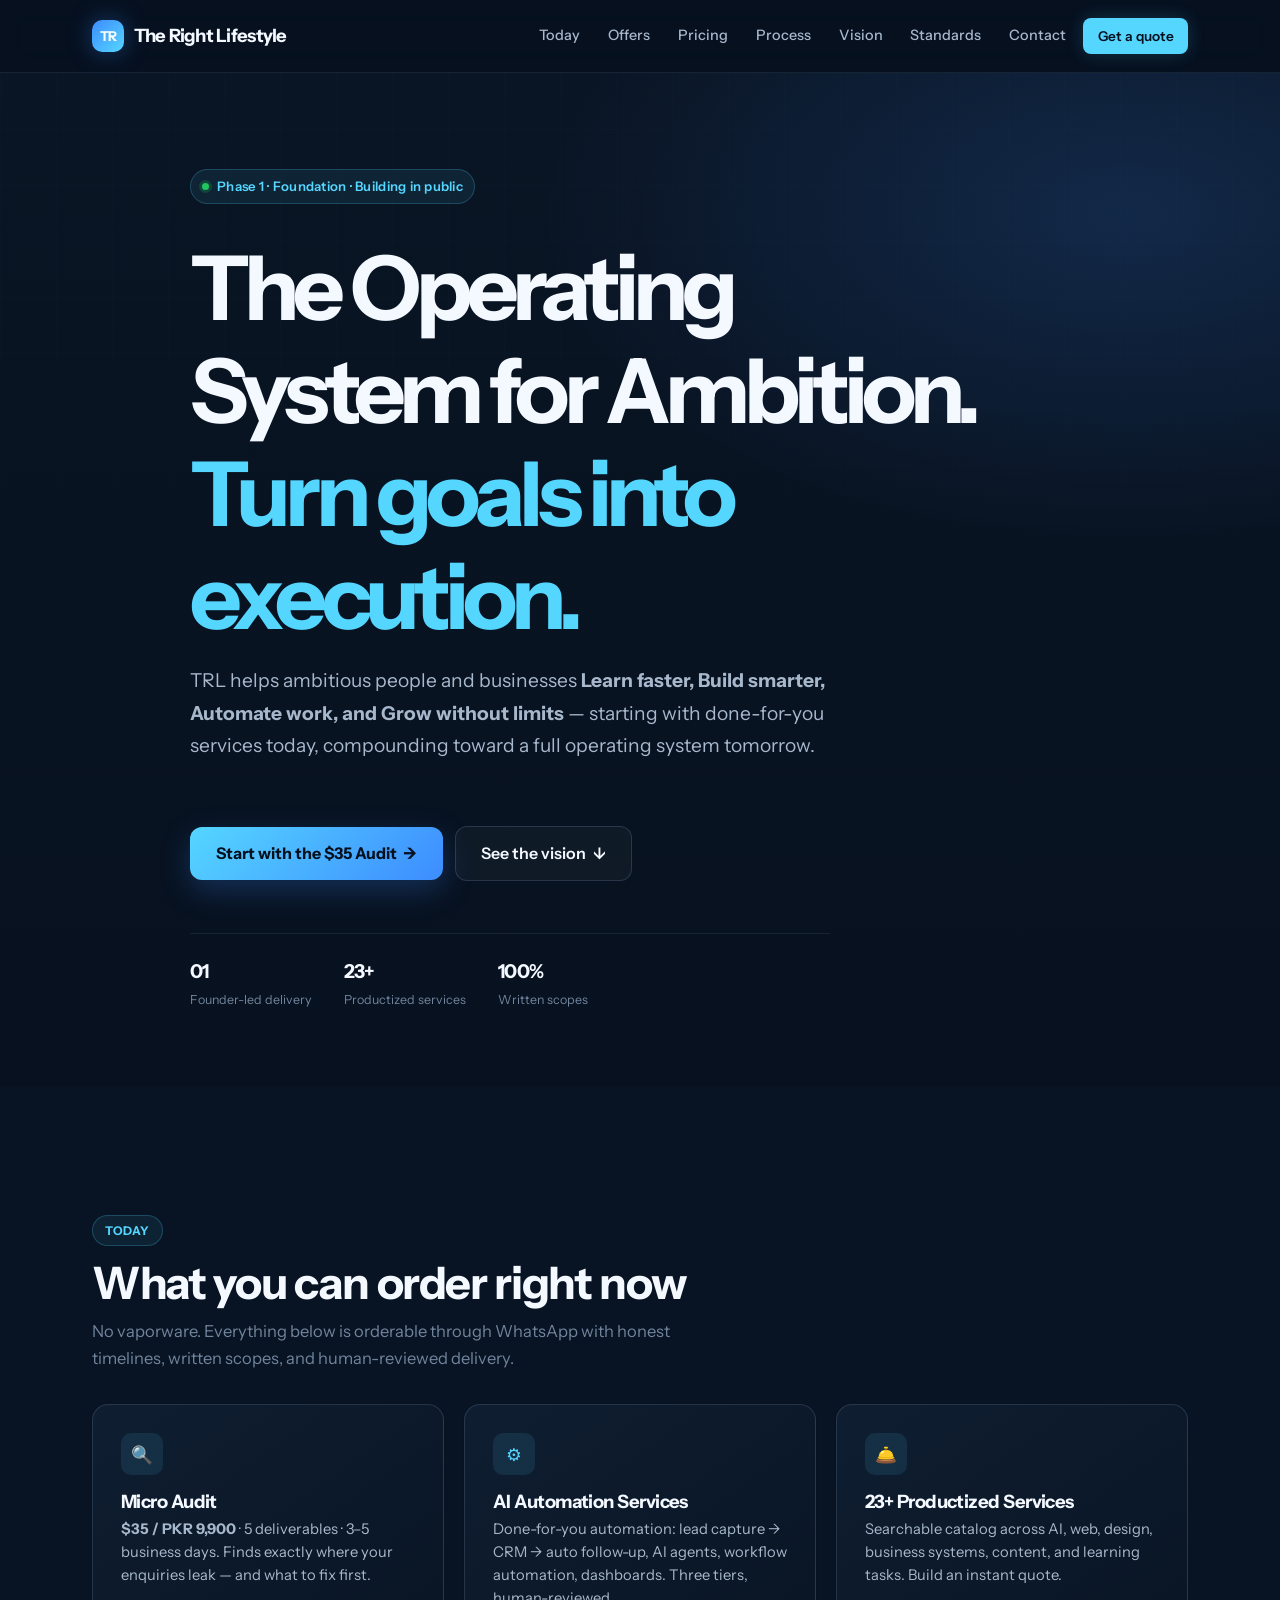
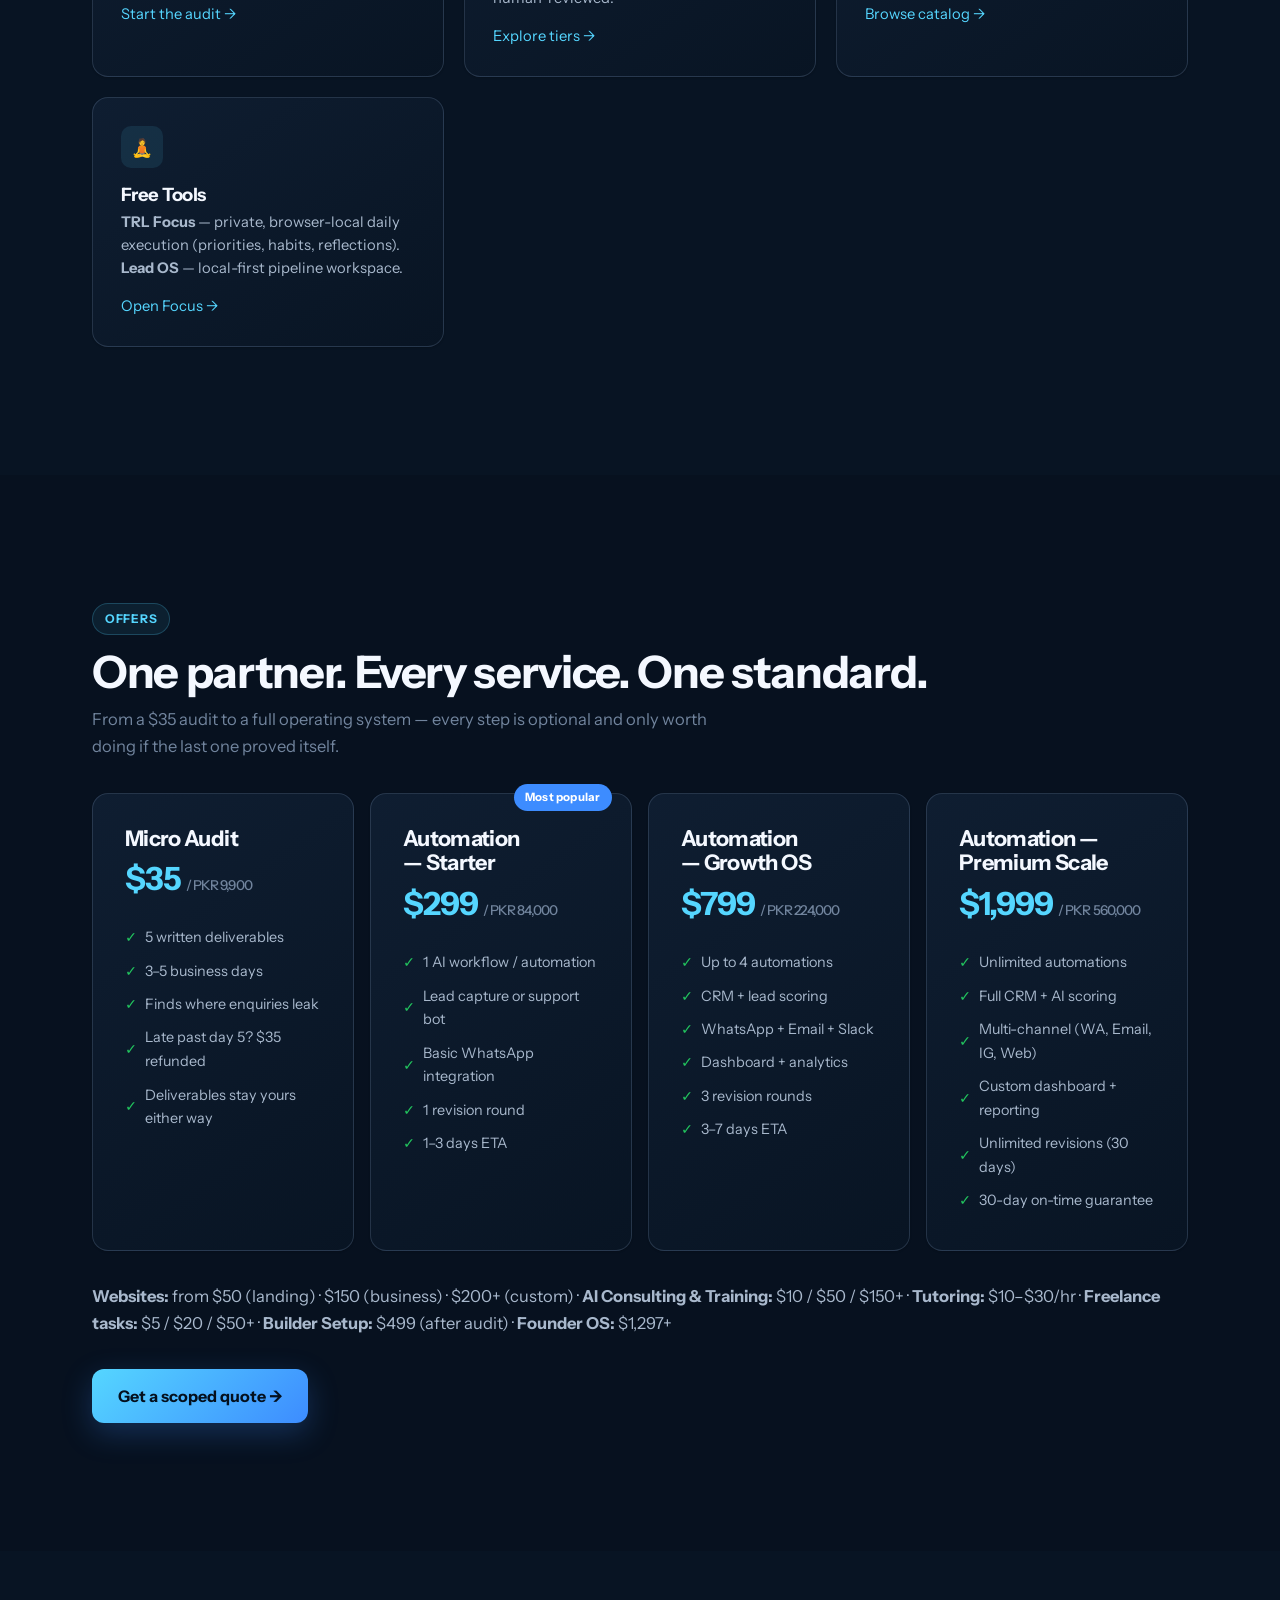
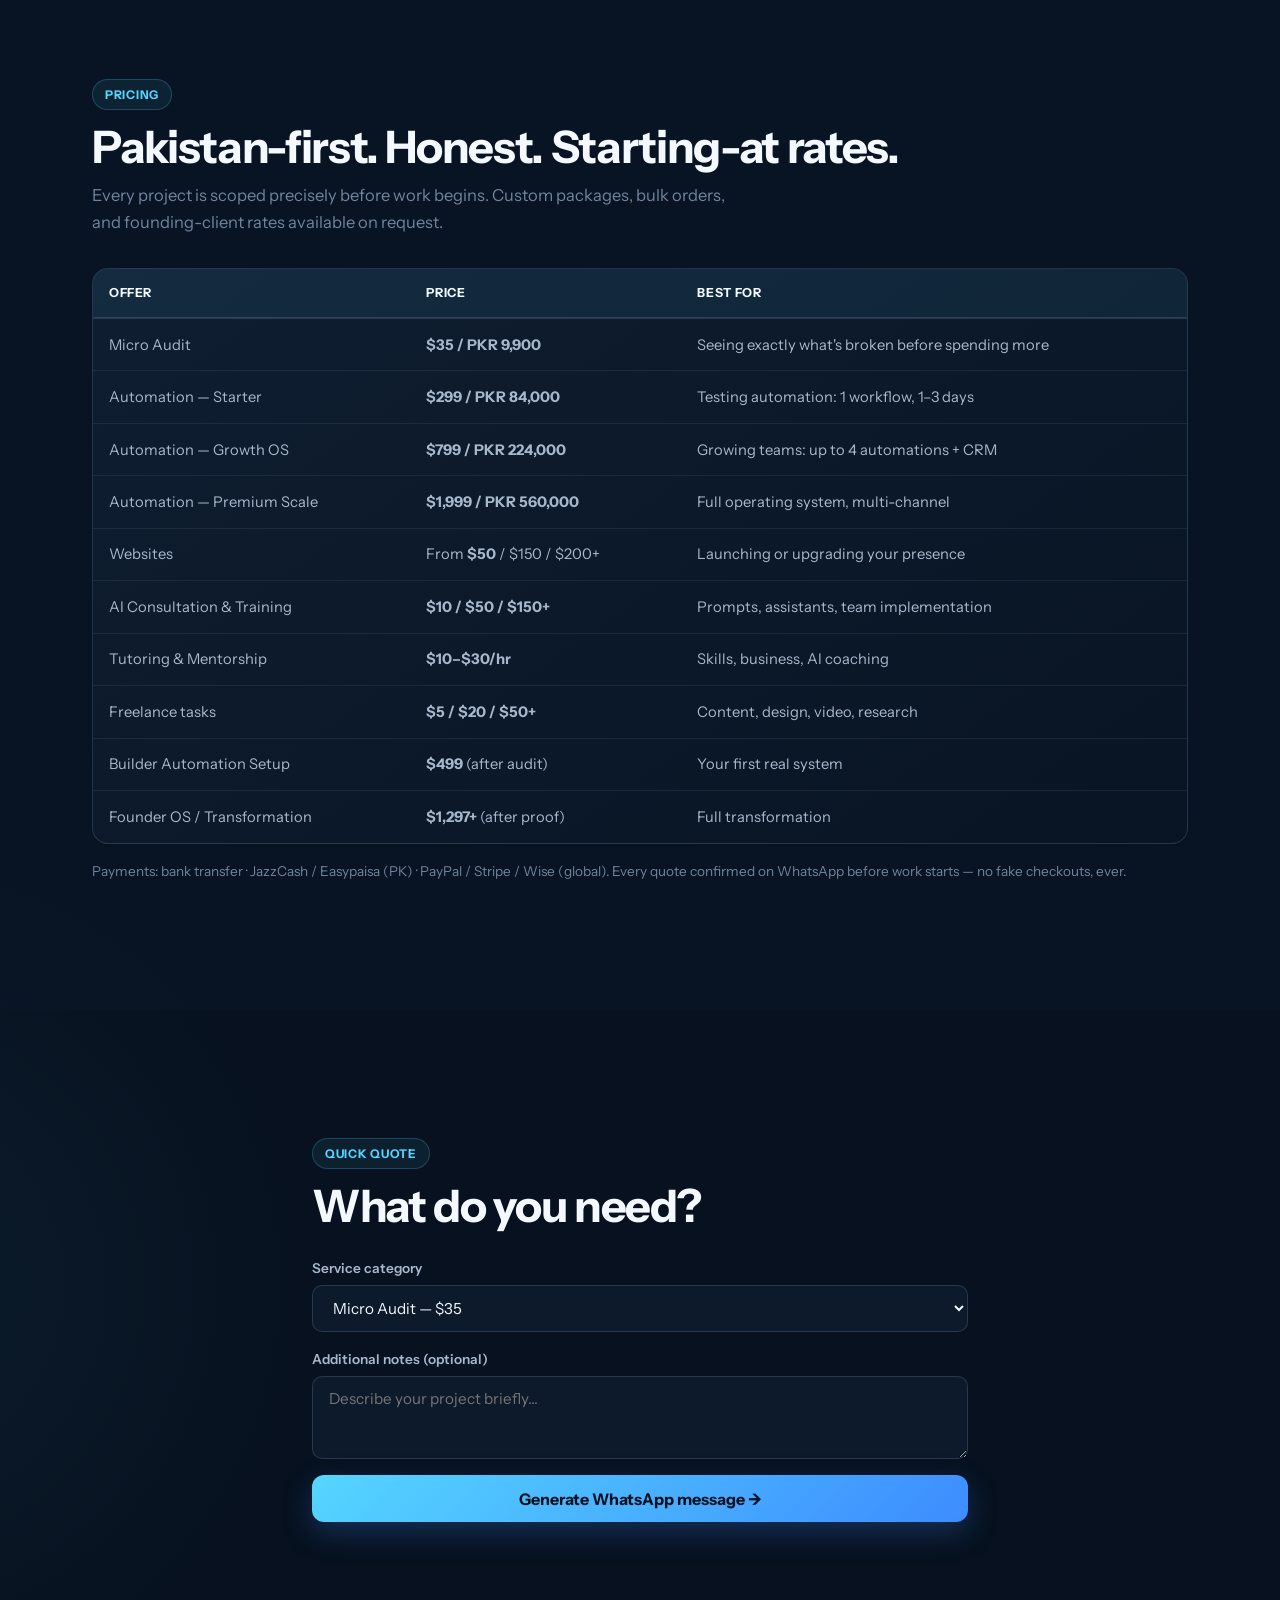
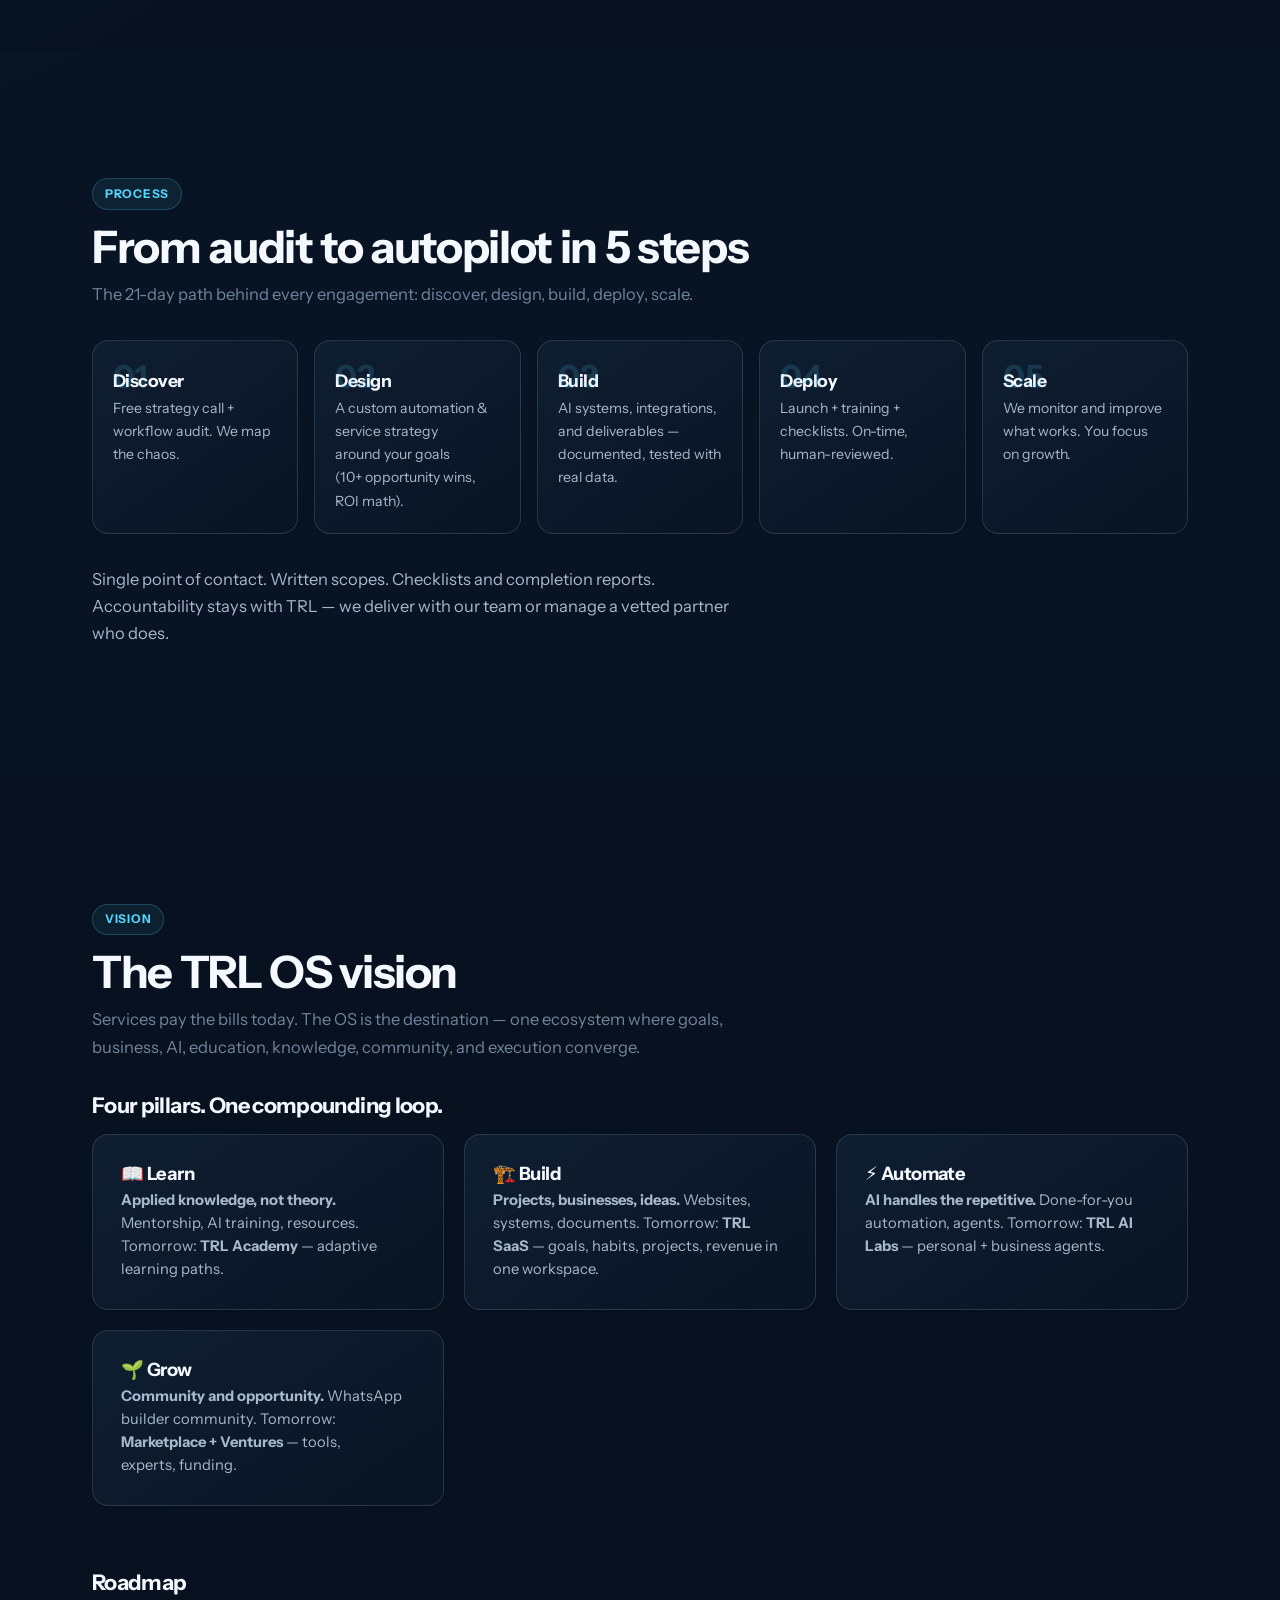
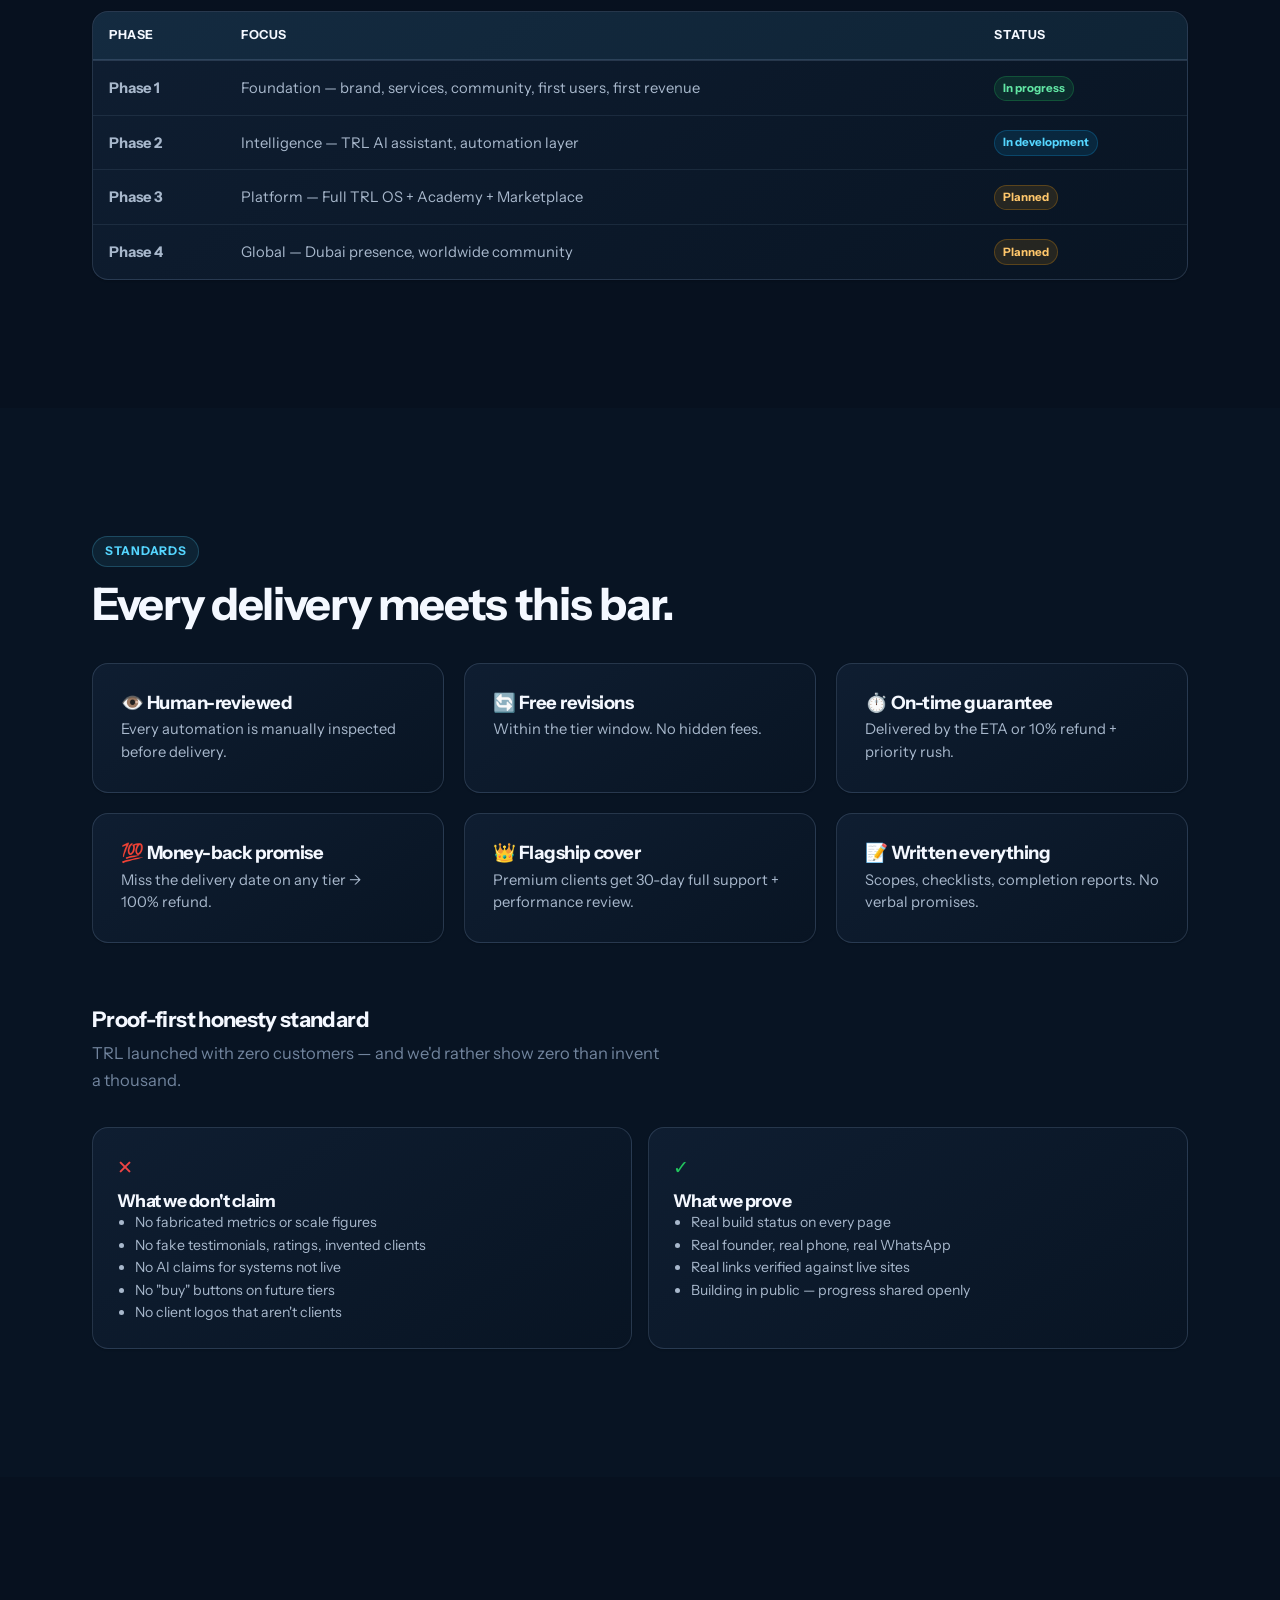
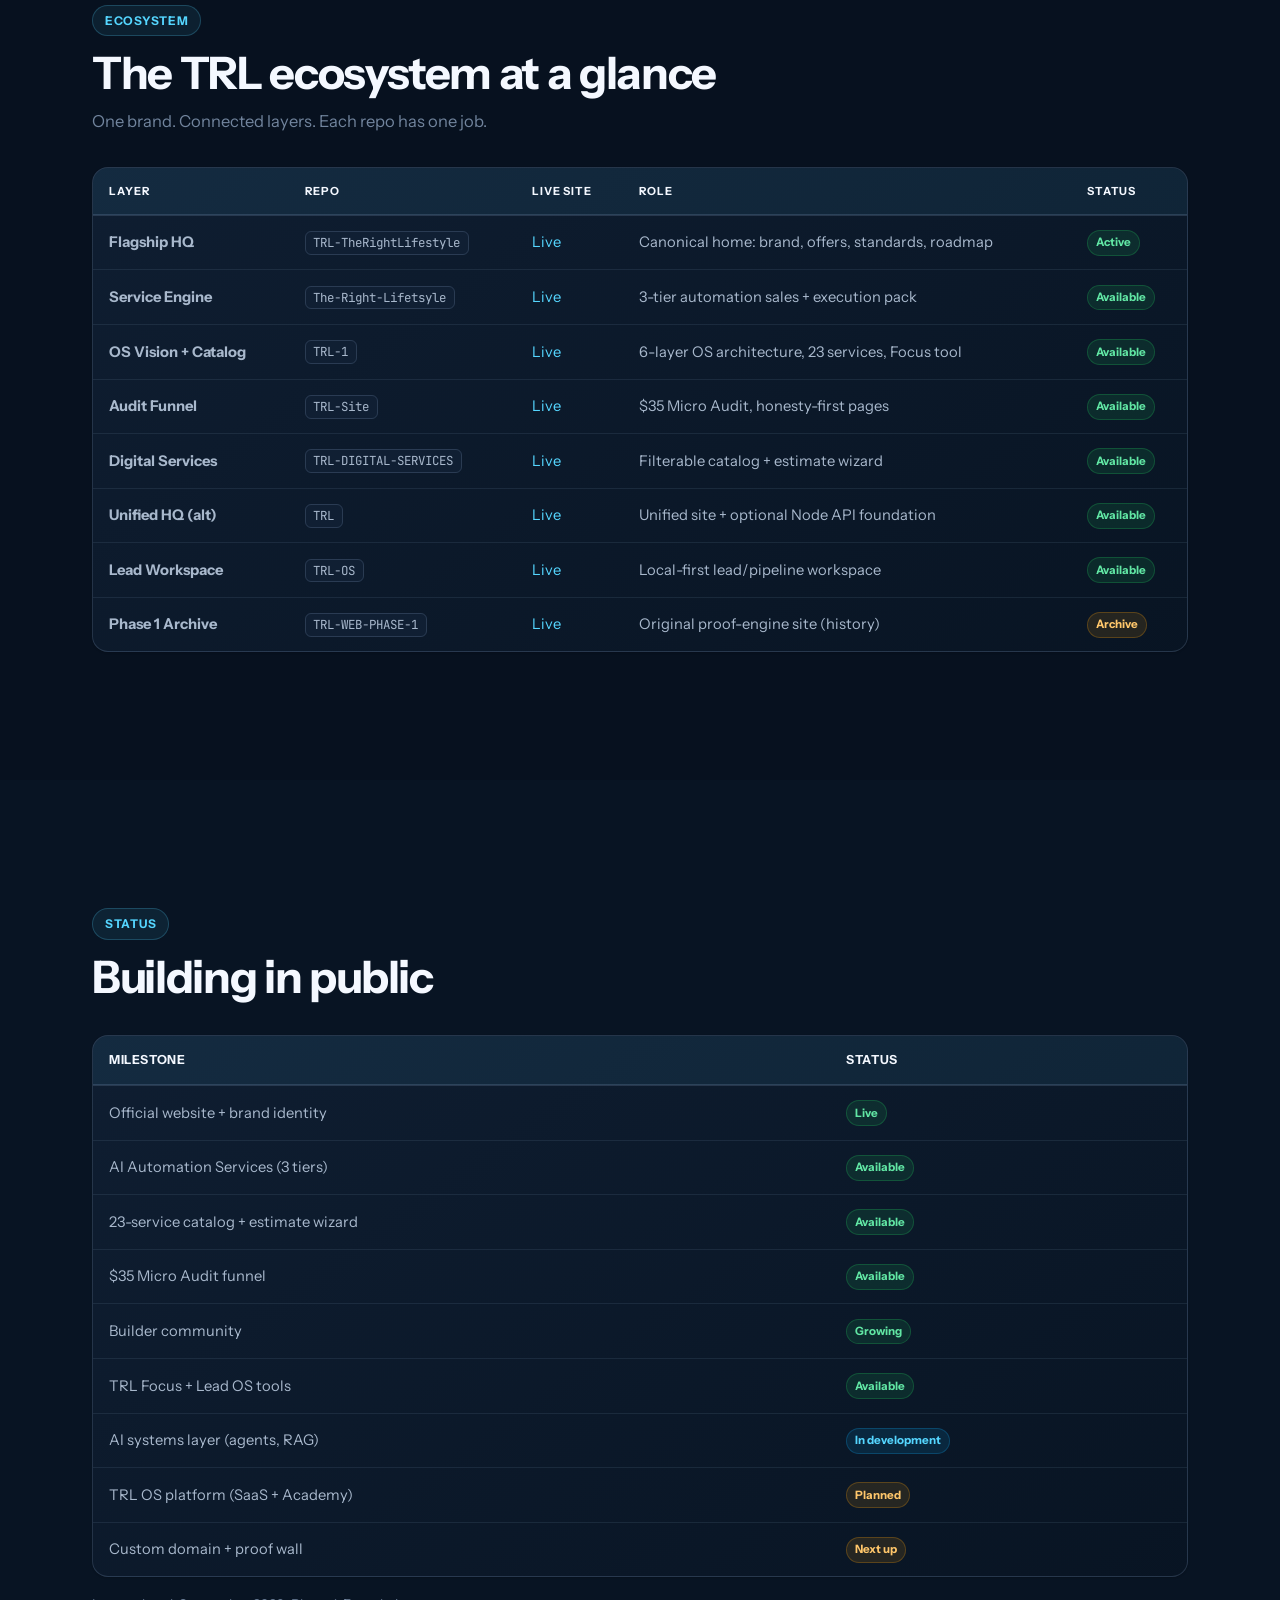
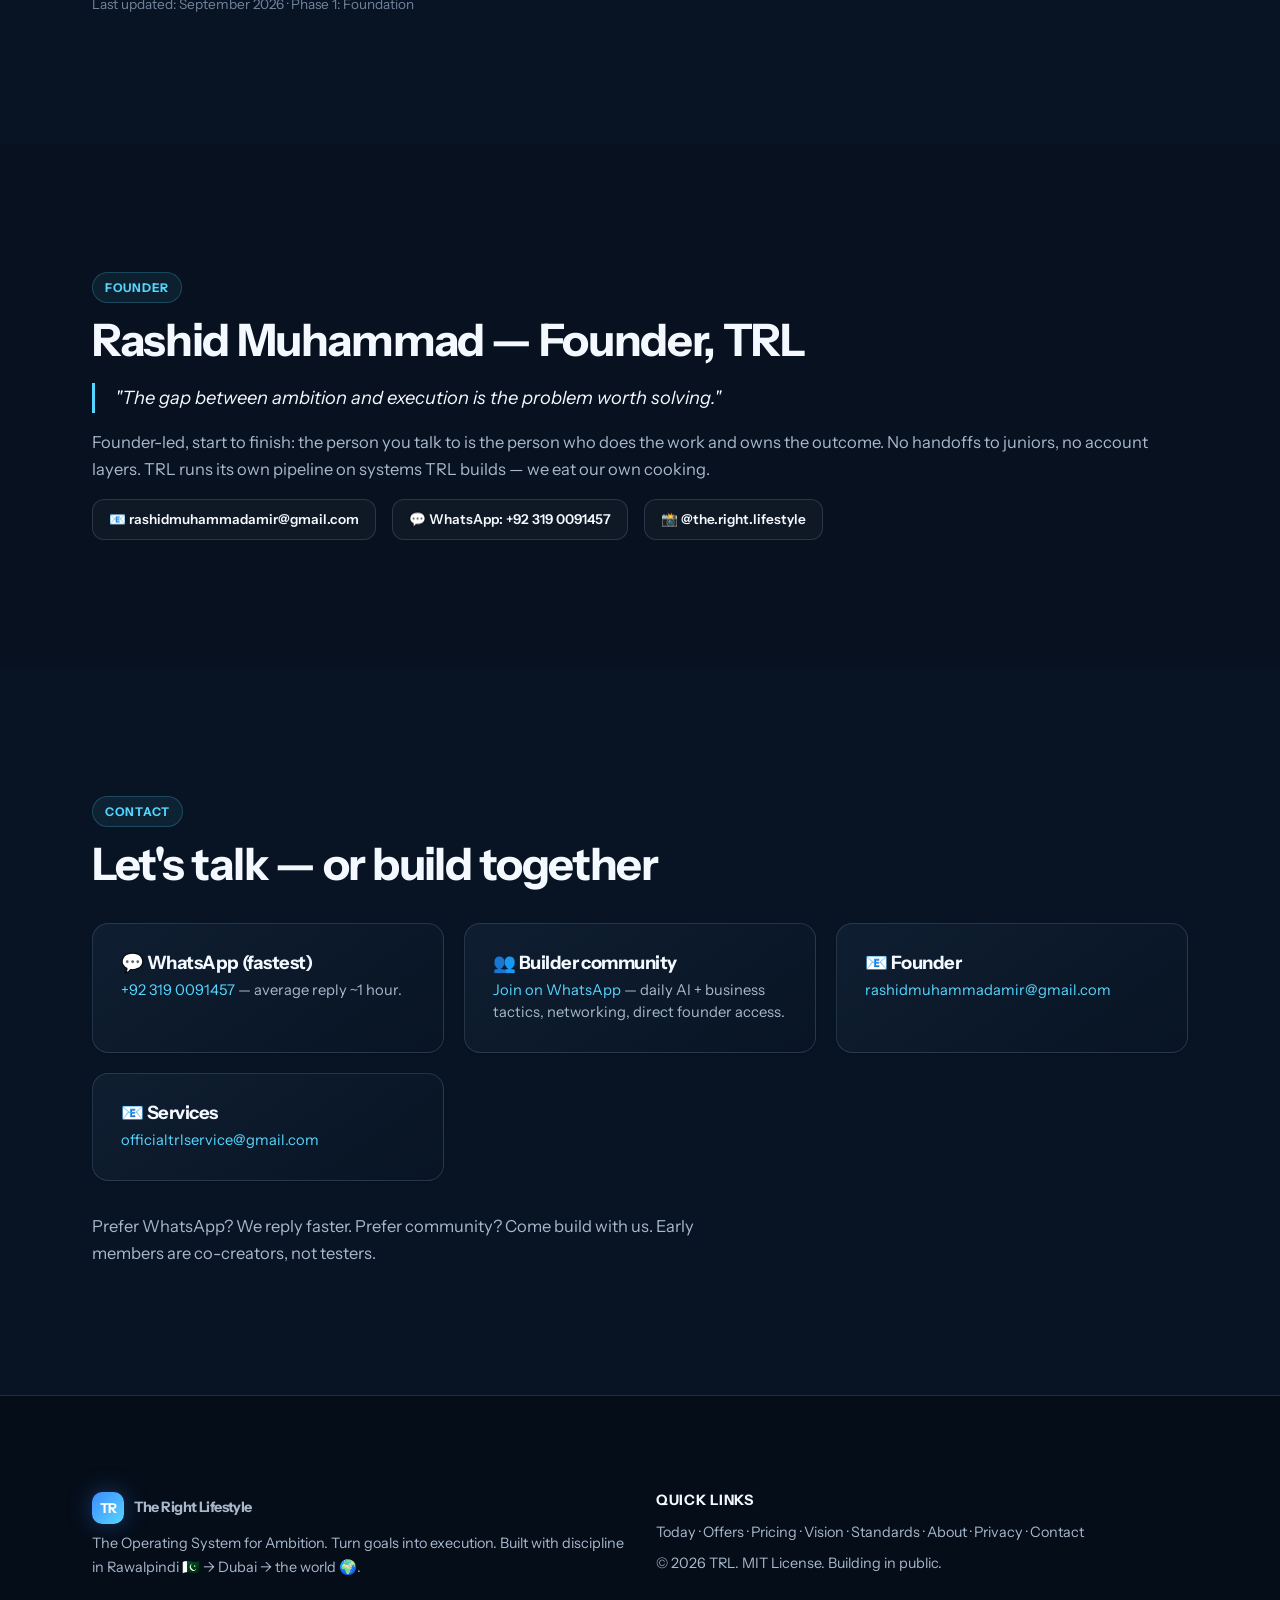
==== commit ce8e1c49: "chore: repo-wide professional cleanup pass before Phase 2 - style.css: consolidate three stacked the" ====
--- a/index.html
+++ b/index.html
@@ -5,18 +5,18 @@
   <meta name="viewport" content="width=device-width, initial-scale=1.0" />
   <title>TRL — The Right Lifestyle | Build Your Future With Intelligence</title>
   <meta name="description" content="TRL — The Operating System for Ambition. Learn faster, build smarter, automate work, grow without limits. Start with the $35 Micro Audit." />
-  <meta name="theme-color" content="#2563eb" />
+  <meta name="theme-color" content="#07111f" />
   <link rel="canonical" href="https://therightlifestyle.github.io/TRL-TheRightLifestyle/" />
+  <meta property="og:type" content="website" />
+  <meta property="og:url" content="https://therightlifestyle.github.io/TRL-TheRightLifestyle/" />
+  <meta property="og:title" content="TRL — The Right Lifestyle | The Operating System for Ambition" />
+  <meta property="og:description" content="Learn faster, build smarter, automate work, grow without limits. Start with the $35 Micro Audit." />
+  <meta name="twitter:card" content="summary" />
+  <link rel="icon" href="favicon.svg" type="image/svg+xml" />
   <link rel="stylesheet" href="style.css" />
-  <link rel="icon" href="favicon.svg" type="image/svg+xml" />
   <link rel="preconnect" href="https://fonts.googleapis.com" />
   <link rel="preconnect" href="https://fonts.gstatic.com" crossorigin />
   <link href="https://fonts.googleapis.com/css2?family=Instrument+Sans:ital,wght@0,400;0,600;0,700;1,400&family=JetBrains+Mono:wght@400;600&display=swap" rel="stylesheet" />
-  <style>
-    /* Font overrides for design system */
-    body { font-family: "Instrument Sans", system-ui, -apple-system, sans-serif; }
-    .font-mono { font-family: "JetBrains Mono", ui-monospace, monospace; }
-  </style>
 </head>
 <body>
 
@@ -24,7 +24,7 @@
 
   <header class="site-header" role="banner">
     <div class="container">
-      <a href="#" class="brand" aria-label="TRL Home">
+      <a href="index.html" class="brand" aria-label="TRL Home">
         <span class="brand-mark" aria-hidden="true">TR</span>
         <span>The Right Lifestyle</span>
       </a>
@@ -39,7 +39,7 @@
         <a href="#contact" class="cta-small" aria-label="Get a quote on WhatsApp">Get a quote</a>
       </nav>
       <button class="mobile-menu-btn" type="button" aria-label="Toggle menu" aria-controls="nav" aria-expanded="false">
-        <svg viewBox="0 0 24 24" fill="none" stroke="currentColor" stroke-width="2.2" stroke-linecap="round" stroke-linejoin="round"><line x1="3" y1="6" x2="21" y2="6"/><line x1="3" y1="12" x2="21" y2="12"/><line x1="3" y1="18" x2="21" y2="18"/></svg>
+        <svg viewBox="0 0 24 24" fill="none" stroke="currentColor" stroke-width="2.2" stroke-linecap="round" stroke-linejoin="round" aria-hidden="true"><line x1="3" y1="6" x2="21" y2="6"/><line x1="3" y1="12" x2="21" y2="12"/><line x1="3" y1="18" x2="21" y2="18"/></svg>
       </button>
     </div>
   </header>
@@ -71,34 +71,34 @@
       <div class="container">
         <span class="section-label">Today</span>
         <h2>What you can order right now</h2>
-        <p class="text-muted" style="max-width: 640px; margin-top: 0.5rem; margin-bottom: var(--space-md);">
+        <p class="section-intro">
           No vaporware. Everything below is orderable through WhatsApp with honest timelines, written scopes, and human-reviewed delivery.
         </p>
 
-        <div class="card-grid" style="margin-top: var(--space-md);">
+        <div class="card-grid mt-md">
           <article class="card">
             <div class="card-icon" aria-hidden="true">🔍</div>
             <h3>Micro Audit</h3>
             <p><strong>$35 / PKR 9,900</strong> · 5 deliverables · 3–5 business days. Finds exactly where your enquiries leak — and what to fix first.</p>
-            <p style="margin-top: 0.5rem;"><a href="https://therightlifestyle.github.io/TRL-Site/audit.html">Start the audit →</a></p>
+            <p class="mt-sm"><a href="https://therightlifestyle.github.io/TRL-Site/audit.html">Start the audit →</a></p>
           </article>
           <article class="card">
             <div class="card-icon" aria-hidden="true">⚙️</div>
             <h3>AI Automation Services</h3>
             <p>Done-for-you automation: lead capture → CRM → auto follow-up, AI agents, workflow automation, dashboards. Three tiers, human-reviewed.</p>
-            <p style="margin-top: 0.5rem;"><a href="https://therightlifestyle.github.io/The-Right-Lifetsyle/#services">Explore tiers →</a></p>
+            <p class="mt-sm"><a href="https://therightlifestyle.github.io/The-Right-Lifetsyle/#services">Explore tiers →</a></p>
           </article>
           <article class="card">
             <div class="card-icon" aria-hidden="true">🛎️</div>
             <h3>23+ Productized Services</h3>
             <p>Searchable catalog across AI, web, design, business systems, content, and learning tasks. Build an instant quote.</p>
-            <p style="margin-top: 0.5rem;"><a href="https://therightlifestyle.github.io/TRL-DIGITAL-SERVICES/">Browse catalog →</a></p>
+            <p class="mt-sm"><a href="https://therightlifestyle.github.io/TRL-DIGITAL-SERVICES/">Browse catalog →</a></p>
           </article>
           <article class="card">
             <div class="card-icon" aria-hidden="true">🧘</div>
             <h3>Free Tools</h3>
             <p><strong>TRL Focus</strong> — private, browser-local daily execution (priorities, habits, reflections). <strong>Lead OS</strong> — local-first pipeline workspace.</p>
-            <p style="margin-top: 0.5rem;"><a href="https://therightlifestyle.github.io/TRL-1/focus.html">Open Focus →</a></p>
+            <p class="mt-sm"><a href="https://therightlifestyle.github.io/TRL-1/focus.html">Open Focus →</a></p>
           </article>
         </div>
       </div>
@@ -109,11 +109,11 @@
       <div class="container">
         <span class="section-label">Offers</span>
         <h2>One partner. Every service. One standard.</h2>
-        <p class="text-muted" style="max-width: 640px; margin-top: 0.5rem; margin-bottom: var(--space-md);">
+        <p class="section-intro">
           From a $35 audit to a full operating system — every step is optional and only worth doing if the last one proved itself.
         </p>
 
-        <div class="pricing-row" style="margin-top: var(--space-md);">
+        <div class="pricing-row mt-md">
           <article class="pricing-card">
             <h3>Micro Audit</h3>
             <div class="price">$35 <span>/ PKR 9,900</span></div>
@@ -163,9 +163,9 @@
           </article>
         </div>
 
-        <div style="margin-top: 2rem;">
-          <p><strong>Websites:</strong> from $50 (landing) · $150 (business) · $200+ (custom) · <strong>AI Consulting & Training:</strong> $10 / $50 / $150+ · <strong>Tutoring:</strong> $10–$30/hr · <strong>Freelance tasks:</strong> $5 / $20 / $50+ · <strong>Builder Setup:</strong> $499 (after audit) · <strong>Founder OS:</strong> $1,297+</p>
-          <p style="margin-top: 0.5rem;"><a href="https://wa.me/923190091457" class="btn-primary" style="display: inline-block; margin-top: 0.75rem;">Get a scoped quote →</a></p>
+        <div class="mt-md">
+          <p><strong>Websites:</strong> from $50 (landing) · $150 (business) · $200+ (custom) · <strong>AI Consulting &amp; Training:</strong> $10 / $50 / $150+ · <strong>Tutoring:</strong> $10–$30/hr · <strong>Freelance tasks:</strong> $5 / $20 / $50+ · <strong>Builder Setup:</strong> $499 (after audit) · <strong>Founder OS:</strong> $1,297+</p>
+          <p class="mt-md"><a href="https://wa.me/923190091457" class="btn-primary">Get a scoped quote →</a></p>
         </div>
       </div>
     </section>
@@ -175,11 +175,11 @@
       <div class="container">
         <span class="section-label">Pricing</span>
         <h2>Pakistan-first. Honest. Starting-at rates.</h2>
-        <p class="text-muted" style="max-width: 640px; margin-top: 0.5rem;">
+        <p class="section-intro">
           Every project is scoped precisely before work begins. Custom packages, bulk orders, and founding-client rates available on request.
         </p>
 
-        <div class="table-wrap" style="margin-top: var(--space-md);">
+        <div class="table-wrap mt-md">
           <table aria-label="Pricing overview">
             <thead>
               <tr><th>Offer</th><th>Price</th><th>Best for</th></tr>
@@ -190,15 +190,46 @@
               <tr><td>Automation — Growth OS</td><td><strong>$799 / PKR 224,000</strong></td><td>Growing teams: up to 4 automations + CRM</td></tr>
               <tr><td>Automation — Premium Scale</td><td><strong>$1,999 / PKR 560,000</strong></td><td>Full operating system, multi-channel</td></tr>
               <tr><td>Websites</td><td>From <strong>$50</strong> / $150 / $200+</td><td>Launching or upgrading your presence</td></tr>
-              <tr><td>AI Consultation & Training</td><td><strong>$10 / $50 / $150+</strong></td><td>Prompts, assistants, team implementation</td></tr>
-              <tr><td>Tutoring & Mentorship</td><td><strong>$10–$30/hr</strong></td><td>Skills, business, AI coaching</td></tr>
+              <tr><td>AI Consultation &amp; Training</td><td><strong>$10 / $50 / $150+</strong></td><td>Prompts, assistants, team implementation</td></tr>
+              <tr><td>Tutoring &amp; Mentorship</td><td><strong>$10–$30/hr</strong></td><td>Skills, business, AI coaching</td></tr>
               <tr><td>Freelance tasks</td><td><strong>$5 / $20 / $50+</strong></td><td>Content, design, video, research</td></tr>
               <tr><td>Builder Automation Setup</td><td><strong>$499</strong> (after audit)</td><td>Your first real system</td></tr>
               <tr><td>Founder OS / Transformation</td><td><strong>$1,297+</strong> (after proof)</td><td>Full transformation</td></tr>
             </tbody>
           </table>
         </div>
-        <p style="margin-top: 1rem; font-size: 0.85rem; color: var(--text-muted);">Payments: bank transfer · JazzCash / Easypaisa (PK) · PayPal / Stripe / Wise (global). Every quote confirmed on WhatsApp before work starts — no fake checkouts, ever.</p>
+        <p class="table-note">Payments: bank transfer · JazzCash / Easypaisa (PK) · PayPal / Stripe / Wise (global). Every quote confirmed on WhatsApp before work starts — no fake checkouts, ever.</p>
+      </div>
+    </section>
+
+    <!-- QUICK QUOTE -->
+    <section id="quote-helper" aria-label="Quick quote helper">
+      <div class="container container-quote">
+        <span class="section-label">Quick quote</span>
+        <h2>What do you need?</h2>
+        <form id="quote-helper-form" class="quote-form">
+          <div>
+            <label class="field" for="quote-category">Service category</label>
+            <select id="quote-category" name="category" class="input">
+              <option value="audit">Micro Audit — $35</option>
+              <option value="starter">Automation Starter — $299</option>
+              <option value="growth">Automation Growth OS — $799</option>
+              <option value="premium">Automation Premium Scale — $1,999</option>
+              <option value="website">Website — from $50</option>
+              <option value="consulting">AI Consulting — from $10</option>
+              <option value="freelance">Freelance task — from $5</option>
+            </select>
+          </div>
+          <div>
+            <label class="field" for="quote-notes">Additional notes (optional)</label>
+            <textarea id="quote-notes" name="notes" class="input" rows="3" placeholder="Describe your project briefly..."></textarea>
+          </div>
+          <button type="submit" class="btn-primary quote-submit">Generate WhatsApp message →</button>
+          <noscript>
+            <p class="table-note">JavaScript is disabled — <a href="https://wa.me/923190091457">message us directly on WhatsApp</a> for a scoped quote.</p>
+          </noscript>
+        </form>
+        <p id="quote-output" class="quote-output" role="status" aria-live="polite"></p>
       </div>
     </section>
 
@@ -207,7 +238,7 @@
       <div class="container">
         <span class="section-label">Process</span>
         <h2>From audit to autopilot in 5 steps</h2>
-        <p class="text-muted" style="max-width: 640px; margin-top: 0.5rem; margin-bottom: var(--space-md);">
+        <p class="section-intro">
           The 21-day path behind every engagement: discover, design, build, deploy, scale.
         </p>
 
@@ -220,7 +251,7 @@
           <article class="process-step">
             <span class="step-num" aria-hidden="true">02</span>
             <h4>Design</h4>
-            <p>A custom automation & service strategy around your goals (10+ opportunity wins, ROI math).</p>
+            <p>A custom automation &amp; service strategy around your goals (10+ opportunity wins, ROI math).</p>
           </article>
           <article class="process-step">
             <span class="step-num" aria-hidden="true">03</span>
@@ -239,7 +270,7 @@
           </article>
         </div>
 
-        <p style="margin-top: var(--space-md); max-width: 640px;">Single point of contact. Written scopes. Checklists and completion reports. Accountability stays with TRL — we deliver with our team or manage a vetted partner who does.</p>
+        <p class="narrow mt-md">Single point of contact. Written scopes. Checklists and completion reports. Accountability stays with TRL — we deliver with our team or manage a vetted partner who does.</p>
       </div>
     </section>
 
@@ -248,12 +279,12 @@
       <div class="container">
         <span class="section-label">Vision</span>
         <h2>The TRL OS vision</h2>
-        <p class="text-muted" style="max-width: 640px; margin-top: 0.5rem; margin-bottom: var(--space-md);">
+        <p class="section-intro">
           Services pay the bills today. The OS is the destination — one ecosystem where goals, business, AI, education, knowledge, community, and execution converge.
         </p>
 
-        <h3 style="margin-top: var(--space-md);">Four pillars. One compounding loop.</h3>
-        <div class="card-grid" style="margin-top: var(--space-sm);">
+        <h3 class="mt-md">Four pillars. One compounding loop.</h3>
+        <div class="card-grid mt-sm">
           <article class="card">
             <h3>📖 Learn</h3>
             <p><strong>Applied knowledge, not theory.</strong> Mentorship, AI training, resources. Tomorrow: <strong>TRL Academy</strong> — adaptive learning paths.</p>
@@ -272,8 +303,8 @@
           </article>
         </div>
 
-        <h3 style="margin-top: var(--space-lg);">Roadmap</h3>
-        <div class="table-wrap">
+        <h3 class="mt-lg">Roadmap</h3>
+        <div class="table-wrap mt-sm">
           <table aria-label="Roadmap">
             <thead>
               <tr><th>Phase</th><th>Focus</th><th>Status</th></tr>
@@ -290,12 +321,12 @@
     </section>
 
     <!-- STANDARDS -->
-    <section id="standards" aria-label="TRl Standard and honesty">
+    <section id="standards" aria-label="TRL Standard and honesty">
       <div class="container">
         <span class="section-label">Standards</span>
         <h2>Every delivery meets this bar.</h2>
 
-        <div class="card-grid" style="margin-top: var(--space-md);">
+        <div class="card-grid mt-md">
           <article class="card">
             <h3>👁️ Human-reviewed</h3>
             <p>Every automation is manually inspected before delivery.</p>
@@ -322,16 +353,16 @@
           </article>
         </div>
 
-        <h3 style="margin-top: var(--space-lg);">Proof-first honesty standard</h3>
-        <p class="text-muted" style="max-width: 640px; margin-top: 0.25rem; margin-bottom: var(--space-md);">
+        <h3 class="mt-lg">Proof-first honesty standard</h3>
+        <p class="section-intro">
           TRL launched with zero customers — and we'd rather show zero than invent a thousand.
         </p>
 
         <div class="honesty-grid">
           <article class="honesty-card">
-            <div class="cross">✕</div>
+            <div class="cross" aria-hidden="true">✕</div>
             <h4>What we don't claim</h4>
-            <ul style="font-size: 0.88rem; color: var(--text-secondary); line-height: 1.6; padding-left: 1.1rem; list-style: disc;">
+            <ul class="list-disc small">
               <li>No fabricated metrics or scale figures</li>
               <li>No fake testimonials, ratings, invented clients</li>
               <li>No AI claims for systems not live</li>
@@ -340,9 +371,9 @@
             </ul>
           </article>
           <article class="honesty-card">
-            <div class="check">✓</div>
+            <div class="check" aria-hidden="true">✓</div>
             <h4>What we prove</h4>
-            <ul style="font-size: 0.88rem; color: var(--text-secondary); line-height: 1.6; padding-left: 1.1rem; list-style: disc;">
+            <ul class="list-disc small">
               <li>Real build status on every page</li>
               <li>Real founder, real phone, real WhatsApp</li>
               <li>Real links verified against live sites</li>
@@ -358,7 +389,7 @@
       <div class="container">
         <span class="section-label">Ecosystem</span>
         <h2>The TRL ecosystem at a glance</h2>
-        <p class="text-muted" style="max-width: 640px; margin-top: 0.5rem; margin-bottom: var(--space-md);">
+        <p class="section-intro">
           One brand. Connected layers. Each repo has one job.
         </p>
 
@@ -388,7 +419,7 @@
         <span class="section-label">Status</span>
         <h2>Building in public</h2>
 
-        <div class="table-wrap">
+        <div class="table-wrap mt-md">
           <table aria-label="Status board">
             <thead><tr><th>Milestone</th><th>Status</th></tr></thead>
             <tbody>
@@ -404,7 +435,7 @@
             </tbody>
           </table>
         </div>
-        <p style="margin-top: 1rem; font-size: 0.85rem; color: var(--text-muted);">Last updated: September 2026 · Phase 1: Foundation</p>
+        <p class="table-note">Last updated: September 2026 · Phase 1: Foundation</p>
       </div>
     </section>
 
@@ -413,14 +444,14 @@
       <div class="container">
         <span class="section-label">Founder</span>
         <h2>Rashid Muhammad — Founder, TRL</h2>
-        <blockquote style="font-size: 1.15rem; font-style: italic; color: var(--text); max-width: 640px; border-left: 3px solid var(--accent); padding-left: 1.25rem; margin: 1rem 0;">
+        <blockquote class="quote-block">
           "The gap between ambition and execution is the problem worth solving."
         </blockquote>
         <p>Founder-led, start to finish: the person you talk to is the person who does the work and owns the outcome. No handoffs to juniors, no account layers. TRL runs its own pipeline on systems TRL builds — we eat our own cooking.</p>
-        <div style="margin-top: 1rem; display: flex; gap: 1rem; flex-wrap: wrap;">
-          <a href="mailto:rashidmuhammadamir@gmail.com" class="btn-ghost" style="font-size: 0.85rem; padding: 0.5rem 1rem;">📧 rashidmuhammadamir@gmail.com</a>
-          <a href="https://wa.me/923190091457" class="btn-ghost" style="font-size: 0.85rem; padding: 0.5rem 1rem;">💬 WhatsApp: +92 319 0091457</a>
-          <a href="https://instagram.com/the.right.lifestyle" class="btn-ghost" style="font-size: 0.85rem; padding: 0.5rem 1rem;">📸 @the.right.lifestyle</a>
+        <div class="chip-row">
+          <a href="mailto:rashidmuhammadamir@gmail.com" class="btn-ghost chip">📧 rashidmuhammadamir@gmail.com</a>
+          <a href="https://wa.me/923190091457" class="btn-ghost chip">💬 WhatsApp: +92 319 0091457</a>
+          <a href="https://instagram.com/the.right.lifestyle" class="btn-ghost chip">📸 @the.right.lifestyle</a>
         </div>
       </div>
     </section>
@@ -431,7 +462,7 @@
         <span class="section-label">Contact</span>
         <h2>Let's talk — or build together</h2>
 
-        <div class="card-grid" style="margin-top: var(--space-md);">
+        <div class="card-grid mt-md">
           <article class="card">
             <h3>💬 WhatsApp (fastest)</h3>
             <p><a href="https://wa.me/923190091457">+92 319 0091457</a> — average reply ~1 hour.</p>
@@ -450,7 +481,7 @@
           </article>
         </div>
 
-        <p style="margin-top: var(--space-md); max-width: 640px;">Prefer WhatsApp? We reply faster. Prefer community? Come build with us. Early members are co-creators, not testers.</p>
+        <p class="narrow mt-md">Prefer WhatsApp? We reply faster. Prefer community? Come build with us. Early members are co-creators, not testers.</p>
       </div>
     </section>
 
@@ -459,7 +490,7 @@
   <footer class="site-footer" role="contentinfo">
     <div class="container">
       <div>
-        <a href="#" class="brand" aria-label="TRL Home">
+        <a href="index.html" class="brand" aria-label="TRL Home">
           <span class="brand-mark" aria-hidden="true">TR</span>
           <span>The Right Lifestyle</span>
         </a>
@@ -468,7 +499,7 @@
       <div>
         <h4>Quick links</h4>
         <p><a href="#today">Today</a> · <a href="#offers">Offers</a> · <a href="#pricing">Pricing</a> · <a href="#vision">Vision</a> · <a href="#standards">Standards</a> · <a href="about.html">About</a> · <a href="privacy.html">Privacy</a> · <a href="#contact">Contact</a></p>
-        <p style="margin-top: 0.5rem; font-size: 0.8rem; color: var(--text-muted);">© 2026 TRL. MIT License. Building in public.</p>
+        <p class="footer-fine">© 2026 TRL. MIT License. Building in public.</p>
       </div>
     </div>
   </footer>
--- a/style.css
+++ b/style.css
@@ -1,423 +1,16 @@
 /* ============================================================
    TRL — The Right Lifestyle
-   Flagship Design System
-   Professional / Light Theme
+   Flagship design system — dark premium theme
+   Static-first, zero dependencies, mobile-first, accessible.
    ============================================================ */
 
+/* ------------------------------------------------------------
+   1. Design tokens
+   ------------------------------------------------------------ */
 :root {
-  /* Brand colors — light professional */
-  --bg: #f8f9fb;
-  --surface: #ffffff;
-  --surface-alt: #f1f3f7;
-  --text: #0f172a;
-  --text-secondary: #475569;
-  --text-muted: #94a3b8;
-  --accent: #2563eb;
-  --accent-deep: #1d4ed8;
-  --accent-cyan: #0ea5e9;
-  --accent-glow: rgba(37, 99, 235, 0.12);
-  --border: #e2e8f0;
-  --border-subtle: #f1f5f9;
-  --shadow-sm: 0 1px 2px rgba(15, 23, 42, 0.04);
-  --shadow: 0 4px 16px rgba(15, 23, 42, 0.06);
-  --shadow-lg: 0 16px 48px rgba(15, 23, 42, 0.08);
-  --radius: 16px;
-  --radius-sm: 10px;
-
-  /* Typography */
-  --font: system-ui, -apple-system, BlinkMacSystemFont, "Segoe UI", Roboto, "Helvetica Neue", Arial, sans-serif;
-  --font-mono: ui-monospace, SFMono-Regular, "SF Mono", Menlo, monospace;
-
-  /* Spacing scale */
-  --space-xs: 0.5rem;
-  --space-sm: 1rem;
-  --space-md: 2rem;
-  --space-lg: 4rem;
-  --space-xl: 6rem;
-  --space-2xl: 8rem;
-
-  --max-width: 1160px;
-  --content-narrow: 720px;
-}
-
-/* Dark mode preference support */
-@media (prefers-color-scheme: dark) {
-  :root {
-    --bg: #0a0e17;
-    --surface: #0f172a;
-    --surface-alt: #111827;
-    --text: #f1f5f9;
-    --text-secondary: #cbd5e1;
-    --text-muted: #64748b;
-    --border: #1e293b;
-    --border-subtle: #111827;
-    --shadow-sm: 0 1px 2px rgba(0,0,0,0.3);
-    --shadow: 0 4px 16px rgba(0,0,0,0.35);
-    --shadow-lg: 0 16px 48px rgba(0,0,0,0.45);
-  }
-}
-
-/* ============================================================
-   Reset & Base
-   ============================================================ */
-*, *::before, *::after {
-  box-sizing: border-box;
-  margin: 0;
-  padding: 0;
-}
-
-html {
-  scroll-behavior: smooth;
-  -webkit-font-smoothing: antialiased;
-  -moz-osx-font-smoothing: grayscale;
-  text-rendering: optimizeLegibility;
-}
-
-body {
-  font-family: var(--font);
-  background: var(--bg);
-  color: var(--text);
-  line-height: 1.65;
-  font-size: 16.5px;
-  overflow-x: hidden;
-}
-
-::selection {
-  background: var(--accent-glow);
-  color: var(--accent-deep);
-}
-
-/* ============================================================
-   Typography
-   ============================================================ */
-h1, h2, h3, h4 {
-  font-weight: 700;
-  line-height: 1.15;
-  letter-spacing: -0.03em;
-  color: var(--text);
-  text-wrap: balance;
-}
-
-h1 { font-size: clamp(2.6rem, 6vw, 4.2rem); }
-h2 { font-size: clamp(1.8rem, 4vw, 2.8rem); }
-h3 { font-size: 1.35rem; }
-h4 { font-size: 1.1rem; }
-
-p { color: var(--text-secondary); text-wrap: pretty; }
-
-a { color: var(--accent); text-decoration: none; transition: color 0.2s ease; }
-a:hover { color: var(--accent-deep); text-decoration: underline; text-underline-offset: 3px; }
-
-/* ============================================================
-   Layout
-   ============================================================ */
-.container {
-  max-width: var(--max-width);
-  margin: 0 auto;
-  padding-left: var(--space-md);
-  padding-right: var(--space-md);
-}
-
-.container-narrow { max-width: var(--content-narrow); margin: 0 auto; padding-left: var(--space-md); padding-right: var(--space-md); }
-
-section { padding: var(--space-2xl) 0; }
-section:first-of-type { padding-top: var(--space-xl); }
-
-/* ============================================================
-   Header / Navigation
-   ============================================================ */
-.site-header {
-  position: sticky;
-  top: 0;
-  z-index: 100;
-  background: rgba(248, 249, 251, 0.85);
-  backdrop-filter: blur(14px) saturate(1.2);
-  -webkit-backdrop-filter: blur(14px) saturate(1.2);
-  border-bottom: 1px solid var(--border-subtle);
-}
-
-@media (prefers-color-scheme: dark) {
-  .site-header { background: rgba(10, 14, 23, 0.85); border-bottom-color: var(--border); }
-}
-
-.site-header .container {
-  display: flex;
-  align-items: center;
-  justify-content: space-between;
-  height: 72px;
-}
-
-.brand {
-  font-weight: 800;
-  font-size: 1.15rem;
-  letter-spacing: -0.04em;
-  color: var(--text);
-  display: flex;
-  align-items: center;
-  gap: 0.6rem;
-}
-
-.brand-mark {
-  width: 32px; height: 32px;
-  border-radius: 8px;
-  background: linear-gradient(135deg, var(--accent-deep), var(--accent-cyan));
-  display: inline-grid;
-  place-items: center;
-  color: #fff;
-  font-size: 0.85rem;
-  font-weight: 900;
-  box-shadow: 0 2px 8px rgba(37, 99, 235, 0.3);
-}
-
-.nav-links { display: flex; gap: 0.35rem; align-items: center; }
-.nav-links a {
-  padding: 0.35rem 0.7rem;
-  border-radius: 8px;
-  font-weight: 500;
-  font-size: 0.9rem;
-  color: var(--text-secondary);
-}
-.nav-links a:hover { color: var(--text); text-decoration: none; background: var(--surface-alt); }
-
-.cta-small {
-  display: inline-flex; align-items: center; gap: 0.4rem;
-  padding: 0.45rem 0.9rem;
-  border-radius: 8px;
-  background: var(--text);
-  color: var(--surface);
-  font-weight: 600;
-  font-size: 0.85rem;
-  transition: background 0.2s ease;
-}
-.cta-small:hover { background: var(--accent-deep); color: #fff; text-decoration: none; }
-
-/* Mobile nav */
-.mobile-menu-btn { display: none; background: none; border: none; cursor: pointer; padding: 0.3rem; }
-.mobile-menu-btn svg { width: 24px; height: 24px; color: var(--text); }
-
-@media (max-width: 860px) {
-  .nav-links { display: none; position: absolute; top: 72px; left: 0; right: 0; background: var(--bg); border-bottom: 1px solid var(--border); flex-direction: column; padding: 1rem 1.5rem; gap: 0.1rem; }
-  .nav-links.open { display: flex; }
-  .mobile-menu-btn { display: block; }
-}
-
-/* ============================================================
-   Hero
-   ============================================================ */
-.hero {
-  position: relative;
-  overflow: hidden;
-  padding: calc(var(--space-xl) * 1.2) 0 calc(var(--space-xl) * 0.8);
-  background: radial-gradient(1200px 600px at 90% -10%, rgba(14, 165, 233, 0.10), transparent 60%),
-              radial-gradient(800px 500px at 10% 110%, rgba(37, 99, 235, 0.08), transparent 60%);
-}
-
-.hero .container { position: relative; z-index: 2; }
-
-.hero-label {
-  display: inline-flex; align-items: center; gap: 0.5rem;
-  padding: 0.35rem 0.7rem; border-radius: 999px;
-  background: var(--surface); border: 1px solid var(--border);
-  font-size: 0.82rem; font-weight: 600; color: var(--text-secondary);
-  letter-spacing: 0.02em; margin-bottom: var(--space-md);
-}
-
-.hero-label .dot {
-  width: 7px; height: 7px; border-radius: 50%;
-  background: #22c55e; box-shadow: 0 0 0 3px rgba(34, 197, 94, 0.2);
-}
-
-.hero h1 { max-width: 860px; margin-bottom: var(--space-sm); }
-.hero h1 .line-2 { color: var(--accent-deep); }
-
-.hero .lead {
-  font-size: 1.15rem; max-width: 640px; margin-bottom: var(--space-lg);
-  color: var(--text-secondary); line-height: 1.7;
-}
-
-.hero-cta-row { display: flex; gap: 0.75rem; flex-wrap: wrap; align-items: center; }
-
-.btn-primary {
-  display: inline-flex; align-items: center; gap: 0.4rem;
-  padding: 0.85rem 1.6rem; border-radius: 12px;
-  background: linear-gradient(135deg, var(--accent-deep), var(--accent));
-  color: #fff; font-weight: 700; font-size: 1rem;
-  box-shadow: 0 4px 20px rgba(37, 99, 235, 0.35);
-  transition: transform 0.15s ease, box-shadow 0.2s ease;
-}
-.btn-primary:hover { transform: translateY(-2px); box-shadow: 0 8px 28px rgba(37, 99, 235, 0.45); text-decoration: none; color: #fff; }
-
-.btn-ghost {
-  display: inline-flex; align-items: center; gap: 0.4rem;
-  padding: 0.85rem 1.6rem; border-radius: 12px;
-  background: var(--surface); border: 1.5px solid var(--border);
-  color: var(--text); font-weight: 600; font-size: 1rem;
-  transition: background 0.2s ease, border-color 0.2s ease;
-}
-.btn-ghost:hover { background: var(--surface-alt); border-color: var(--text-muted); text-decoration: none; color: var(--text); }
-
-/* ============================================================
-   Cards
-   ============================================================ */
-.card-grid {
-  display: grid;
-  grid-template-columns: repeat(auto-fit, minmax(280px, 1fr));
-  gap: 1.25rem;
-}
-
-.card {
-  background: var(--surface); border: 1px solid var(--border);
-  border-radius: var(--radius); padding: 1.75rem;
-  box-shadow: var(--shadow-sm); transition: box-shadow 0.25s ease, transform 0.2s ease;
-}
-.card:hover { box-shadow: var(--shadow); transform: translateY(-3px); }
-
-.card h3 { margin-bottom: 0.35rem; font-size: 1.15rem; }
-.card p { font-size: 0.92rem; line-height: 1.55; }
-
-.card-icon {
-  width: 42px; height: 42px; border-radius: 10px;
-  display: grid; place-items: center; margin-bottom: 1rem;
-  background: linear-gradient(135deg, var(--accent-glow), rgba(14,165,233,0.15));
-  color: var(--accent-deep); font-size: 1.1rem; font-weight: 800;
-}
-
-/* ============================================================
-   Section labels / badges
-   ============================================================ */
-.section-label {
-  display: inline-block; padding: 0.3rem 0.75rem; border-radius: 999px;
-  background: var(--surface-alt); border: 1px solid var(--border);
-  font-size: 0.75rem; font-weight: 700; letter-spacing: 0.06em; text-transform: uppercase;
-  color: var(--accent-deep); margin-bottom: 0.75rem;
-}
-
-/* ============================================================
-   Tables
-   ============================================================ */
-.table-wrap { overflow-x: auto; border: 1px solid var(--border); border-radius: var(--radius); background: var(--surface); }
-table { width: 100%; border-collapse: collapse; font-size: 0.92rem; }
-thead th { background: var(--surface-alt); text-align: left; padding: 0.85rem 1rem; font-weight: 700; color: var(--text); border-bottom: 2px solid var(--border); font-size: 0.78rem; text-transform: uppercase; letter-spacing: 0.05em; }
-tbody td { padding: 0.85rem 1rem; color: var(--text-secondary); border-bottom: 1px solid var(--border-subtle); }
-tbody tr:hover { background: var(--surface-alt); }
-tbody tr:last-child td { border-bottom: none; }
-
-/* ============================================================
-   Pricing cards
-   ============================================================ */
-.pricing-row { display: grid; grid-template-columns: repeat(auto-fit, minmax(240px, 1fr)); gap: 1rem; }
-.pricing-card { background: var(--surface); border: 1px solid var(--border); border-radius: var(--radius); padding: 2rem; position: relative; transition: box-shadow 0.25s ease, transform 0.2s ease; }
-.pricing-card:hover { box-shadow: var(--shadow); transform: translateY(-3px); }
-.pricing-card .badge { position: absolute; top: -10px; right: 1.2rem; background: var(--accent-deep); color: #fff; padding: 0.25rem 0.7rem; border-radius: 999px; font-size: 0.72rem; font-weight: 800; letter-spacing: 0.02em; }
-.pricing-card h3 { margin-bottom: 0.15rem; }
-.pricing-card .price { font-size: 2rem; font-weight: 800; color: var(--accent-deep); letter-spacing: -0.03em; margin-bottom: 1rem; }
-.pricing-card .price span { font-size: 0.85rem; font-weight: 500; color: var(--text-muted); }
-.pricing-card ul { list-style: none; padding: 0; }
-.pricing-card ul li { padding: 0.3rem 0; font-size: 0.9rem; color: var(--text-secondary); display: flex; align-items: center; gap: 0.5rem; }
-.pricing-card ul li::before { content: "✓"; color: #22c55e; font-weight: 800; font-size: 0.9rem; }
-
-/* ============================================================
-   Process timeline
-   ============================================================ */
-.process-timeline { display: flex; gap: 1rem; flex-wrap: wrap; }
-.process-step { flex: 1 1 160px; background: var(--surface); border: 1px solid var(--border); border-radius: var(--radius); padding: 1.25rem; position: relative; }
-.process-step .step-num { font-size: 2rem; font-weight: 800; color: var(--accent); opacity: 0.15; line-height: 1; }
-.process-step h4 { margin-top: -1.6rem; margin-bottom: 0.35rem; }
-.process-step p { font-size: 0.88rem; }
-
-/* ============================================================
-   Ecosystem table
-   ============================================================ */
-.eco-table th { font-size: 0.7rem; letter-spacing: 0.08em; }
-.eco-table td { vertical-align: middle; }
-.eco-table .repo-tag { font-family: var(--font-mono); font-size: 0.78rem; background: var(--surface-alt); padding: 0.15rem 0.45rem; border-radius: 6px; border: 1px solid var(--border); color: var(--text-secondary); white-space: nowrap; }
-.eco-table .status-badge { display: inline-block; padding: 0.15rem 0.5rem; border-radius: 999px; font-size: 0.72rem; font-weight: 700; }
-.status-badge.active { background: rgba(34, 197, 94, 0.12); color: #16a34a; border: 1px solid rgba(34, 197, 94, 0.25); }
-.status-badge.dev { background: rgba(14, 165, 233, 0.12); color: #0284c7; border: 1px solid rgba(14, 165, 233, 0.25); }
-.status-badge.planned { background: rgba(245, 158, 11, 0.12); color: #c2410c; border: 1px solid rgba(245, 158, 11, 0.25); }
-
-/* ============================================================
-   Proof / honesty section
-   ============================================================ */
-.honesty-grid { display: grid; grid-template-columns: repeat(auto-fit, minmax(260px, 1fr)); gap: 1rem; }
-.honesty-card { background: var(--surface); border: 1px solid var(--border); border-radius: var(--radius); padding: 1.5rem; }
-.honesty-card .cross { color: #ef4444; font-weight: 800; font-size: 1.2rem; margin-bottom: 0.5rem; }
-.honesty-card .check { color: #22c55e; font-weight: 800; font-size: 1.2rem; margin-bottom: 0.5rem; }
-
-/* ============================================================
-   Footer
-   ============================================================ */
-.site-footer {
-  border-top: 1px solid var(--border); padding: var(--space-xl) 0 var(--space-md);
-  background: var(--surface-alt);
-}
-.site-footer .container { display: grid; grid-template-columns: 1fr 1fr; gap: 2rem; align-items: start; }
-@media (max-width: 640px) { .site-footer .container { grid-template-columns: 1fr; } }
-.site-footer h4 { margin-bottom: 0.75rem; font-size: 0.9rem; letter-spacing: 0.05em; text-transform: uppercase; }
-.site-footer p, .site-footer a { font-size: 0.9rem; color: var(--text-secondary); }
-.site-footer .brand { margin-bottom: 0.5rem; }
-
-/* ============================================================
-   Utilities
-   ============================================================ */
-.text-center { text-align: center; }
-.text-muted { color: var(--text-muted); }
-.mb-0 { margin-bottom: 0; }
-
-/* Skip link */
-.skip-link {
-  position: absolute; top: -60px; left: 0; z-index: 999;
-  padding: 0.75rem 1.25rem; background: var(--text); color: var(--surface);
-  font-weight: 700; border-radius: 0 0 8px 0; transition: top 0.2s ease;
-}
-.skip-link:focus { top: 0; }
-
-/* Scrollbar */
-::-webkit-scrollbar { width: 8px; }
-::-webkit-scrollbar-track { background: var(--bg); }
-::-webkit-scrollbar-thumb { background: var(--border); border-radius: 4px; }
-::-webkit-scrollbar-thumb:hover { background: var(--text-muted); }
-
-/* ============================================================
-   Page-level polish & accessibility
-   ============================================================ */
-:focus-visible { outline: 3px solid var(--accent-cyan); outline-offset: 3px; }
-
-[id] { scroll-margin-top: 92px; }
-
-main > section:nth-of-type(even) { background: color-mix(in srgb, var(--surface-alt) 48%, transparent); }
-
-.prose h2, .container-narrow h2 { margin-top: var(--space-lg); margin-bottom: var(--space-sm); }
-.container-narrow > p, .container-narrow > ul { max-width: 68ch; }
-.container-narrow > p + p { margin-top: 1rem; }
-
-.quote-preview { display: block; margin-top: 1rem; padding: 0.75rem; border: 1px solid var(--border); border-radius: 8px; background: var(--surface); white-space: pre-wrap; word-break: break-word; color: var(--text-secondary); font: 0.85rem/1.5 var(--font-mono); }
-.quote-link { display: inline-flex; margin-top: 1rem; }
-
-.mobile-menu-btn { border-radius: 8px; color: var(--text); }
-.mobile-menu-btn:hover, .mobile-menu-btn:focus-visible { background: var(--surface-alt); }
-
-@media (max-width: 640px) {
-  body { font-size: 16px; }
-  .container, .container-narrow { padding-left: 1.1rem; padding-right: 1.1rem; }
-  section { padding: 4.5rem 0; }
-  .hero { padding-top: 4.5rem; }
-  .hero h1 { font-size: clamp(2.35rem, 12vw, 3.5rem); }
-  .hero .lead { font-size: 1.05rem; }
-  .btn-primary, .btn-ghost { width: 100%; justify-content: center; }
-  .hero-cta-row { align-items: stretch; }
-  .pricing-card { padding: 1.5rem; }
-  .table-wrap { border-radius: 12px; }
-}
-
-@media (prefers-reduced-motion: reduce) {
-  *, *::before, *::after { scroll-behavior: auto !important; transition-duration: 0.01ms !important; animation-duration: 0.01ms !important; }
-}
-
-/* ============================================================
-   TRL premium redesign
-   ============================================================ */
-:root {
+  color-scheme: dark;
+
+  /* Brand colors */
   --bg: #07111f;
   --surface: #0d1a2b;
   --surface-alt: #101f33;
@@ -430,72 +23,658 @@
   --accent-glow: rgba(85, 214, 255, 0.14);
   --border: rgba(158, 190, 225, 0.18);
   --border-subtle: rgba(158, 190, 225, 0.1);
+  --success: #61e6a4;
+  --warning: #ffc76b;
+
+  /* Elevation */
   --shadow-sm: 0 1px 2px rgba(0, 0, 0, 0.18);
   --shadow: 0 14px 35px rgba(0, 0, 0, 0.2);
   --shadow-lg: 0 25px 80px rgba(0, 0, 0, 0.34);
+
+  /* Radii */
+  --radius: 16px;
+  --radius-sm: 10px;
+
+  /* Typography */
+  --font: "Instrument Sans", system-ui, -apple-system, BlinkMacSystemFont, "Segoe UI", Roboto, "Helvetica Neue", Arial, sans-serif;
+  --font-mono: "JetBrains Mono", ui-monospace, SFMono-Regular, "SF Mono", Menlo, monospace;
+
+  /* Spacing scale */
+  --space-xs: 0.5rem;
+  --space-sm: 1rem;
+  --space-md: 2rem;
+  --space-lg: 4rem;
+  --space-xl: 6rem;
+  --space-2xl: 8rem;
+
+  /* Layout */
+  --max-width: 1160px;
+  --content-narrow: 720px;
+}
+
+/* ------------------------------------------------------------
+   2. Reset & base
+   ------------------------------------------------------------ */
+*, *::before, *::after {
+  box-sizing: border-box;
+  margin: 0;
+  padding: 0;
+}
+
+html {
+  scroll-behavior: smooth;
+  -webkit-font-smoothing: antialiased;
+  -moz-osx-font-smoothing: grayscale;
+  text-rendering: optimizeLegibility;
 }
 
 body {
+  font-family: var(--font);
+  font-size: 16.5px;
+  line-height: 1.65;
+  color: var(--text);
   background: var(--bg);
-  background-image: radial-gradient(circle at 80% -10%, rgba(61, 140, 255, 0.15), transparent 32rem), radial-gradient(circle at -10% 40%, rgba(85, 214, 255, 0.06), transparent 28rem);
-}
-
+  background-image:
+    radial-gradient(circle at 80% -10%, rgba(61, 140, 255, 0.15), transparent 32rem),
+    radial-gradient(circle at -10% 40%, rgba(85, 214, 255, 0.06), transparent 28rem);
+  overflow-x: hidden;
+}
+
+::selection {
+  background: var(--accent-glow);
+  color: var(--accent-deep);
+}
+
+/* ------------------------------------------------------------
+   3. Typography
+   ------------------------------------------------------------ */
+h1, h2, h3, h4 {
+  font-weight: 700;
+  line-height: 1.15;
+  letter-spacing: -0.03em;
+  color: var(--text);
+  text-wrap: balance;
+}
+
+h1 { font-size: clamp(2.6rem, 6vw, 4.2rem); }
+h2 { font-size: clamp(1.8rem, 4vw, 2.8rem); }
+h3 { font-size: 1.35rem; }
+h4 { font-size: 1.1rem; }
+
+p { color: var(--text-secondary); text-wrap: pretty; }
+
+a { color: var(--accent); text-decoration: none; transition: color 0.2s ease; }
+a:hover { color: var(--accent-deep); text-decoration: underline; text-underline-offset: 3px; }
+
+/* ------------------------------------------------------------
+   4. Layout
+   ------------------------------------------------------------ */
+.container {
+  max-width: var(--max-width);
+  margin: 0 auto;
+  padding-left: var(--space-md);
+  padding-right: var(--space-md);
+}
+
+.container-narrow {
+  max-width: var(--content-narrow);
+  margin: 0 auto;
+  padding-left: var(--space-md);
+  padding-right: var(--space-md);
+}
+
+.container-narrow h2 { margin-top: var(--space-lg); margin-bottom: var(--space-sm); }
+.container-narrow > p, .container-narrow > ul { max-width: 68ch; }
+.container-narrow > p + p { margin-top: 1rem; }
+
+section { padding: var(--space-2xl) 0; }
+main > section:first-of-type { padding-top: var(--space-xl); }
+main > section:nth-of-type(even) { background: rgba(13, 26, 43, 0.38); }
+
+[id] { scroll-margin-top: 92px; }
+
+/* ------------------------------------------------------------
+   5. Header & navigation
+   ------------------------------------------------------------ */
 .site-header {
+  position: sticky;
+  top: 0;
+  z-index: 100;
   background: rgba(7, 17, 31, 0.78);
-  border-bottom-color: var(--border-subtle);
-}
-.brand-mark { border-radius: 10px; box-shadow: 0 0 25px rgba(61, 140, 255, 0.35); }
-.nav-links a { color: var(--text-secondary); }
-.nav-links a:hover { color: var(--text); background: rgba(255,255,255,0.06); }
-.cta-small { background: var(--accent); color: #04101e !important; box-shadow: 0 0 18px rgba(85,214,255,.18); }
-.cta-small:hover { background: #8be5ff; color: #04101e !important; }
-
-.hero {
-  min-height: 680px;
+  backdrop-filter: blur(14px) saturate(1.2);
+  -webkit-backdrop-filter: blur(14px) saturate(1.2);
+  border-bottom: 1px solid var(--border-subtle);
+}
+
+.site-header.scrolled {
+  border-bottom-color: var(--border);
+  box-shadow: 0 2px 12px rgba(0, 0, 0, 0.35);
+}
+
+.site-header .container {
   display: flex;
   align-items: center;
-  background: radial-gradient(900px 500px at 88% 14%, rgba(61, 140, 255, 0.17), transparent 65%), linear-gradient(180deg, rgba(13,26,43,.45), transparent);
-}
+  justify-content: space-between;
+  height: 72px;
+}
+
+.brand {
+  display: flex;
+  align-items: center;
+  gap: 0.6rem;
+  font-weight: 800;
+  font-size: 1.15rem;
+  letter-spacing: -0.04em;
+  color: var(--text);
+}
+
+.brand-mark {
+  width: 32px;
+  height: 32px;
+  border-radius: 10px;
+  background: linear-gradient(135deg, var(--accent-deep), var(--accent-cyan));
+  display: inline-grid;
+  place-items: center;
+  color: #fff;
+  font-size: 0.85rem;
+  font-weight: 900;
+  box-shadow: 0 0 25px rgba(61, 140, 255, 0.35);
+}
+
+.nav-links { display: flex; gap: 0.35rem; align-items: center; }
+.nav-links a {
+  padding: 0.35rem 0.7rem;
+  border-radius: 8px;
+  font-weight: 500;
+  font-size: 0.9rem;
+  color: var(--text-secondary);
+}
+.nav-links a:hover { color: var(--text); text-decoration: none; background: rgba(255, 255, 255, 0.06); }
+
+.nav-links .cta-small {
+  display: inline-flex;
+  align-items: center;
+  gap: 0.4rem;
+  padding: 0.45rem 0.9rem;
+  background: var(--accent);
+  color: #04101e;
+  font-weight: 600;
+  font-size: 0.85rem;
+  box-shadow: 0 0 18px rgba(85, 214, 255, 0.18);
+  transition: background 0.2s ease;
+}
+.nav-links .cta-small:hover { background: #8be5ff; color: #04101e; text-decoration: none; }
+
+.mobile-menu-btn {
+  display: none;
+  background: none;
+  border: none;
+  border-radius: 8px;
+  cursor: pointer;
+  padding: 0.3rem;
+  color: var(--text);
+}
+.mobile-menu-btn:hover, .mobile-menu-btn:focus-visible { background: var(--surface-alt); }
+.mobile-menu-btn svg { width: 24px; height: 24px; }
+
+/* ------------------------------------------------------------
+   6. Hero
+   ------------------------------------------------------------ */
+.hero {
+  position: relative;
+  overflow: hidden;
+  display: flex;
+  align-items: center;
+  min-height: 680px;
+  padding: calc(var(--space-xl) * 1.2) 0 calc(var(--space-xl) * 0.8);
+  background:
+    radial-gradient(900px 500px at 88% 14%, rgba(61, 140, 255, 0.17), transparent 65%),
+    linear-gradient(180deg, rgba(13, 26, 43, 0.45), transparent);
+}
+
 .hero::before {
   content: "";
-  position: absolute; inset: 0; opacity: .22; pointer-events: none;
-  background-image: linear-gradient(rgba(120,170,220,.08) 1px, transparent 1px), linear-gradient(90deg, rgba(120,170,220,.08) 1px, transparent 1px);
+  position: absolute;
+  inset: 0;
+  opacity: 0.22;
+  pointer-events: none;
+  background-image:
+    linear-gradient(rgba(120, 170, 220, 0.08) 1px, transparent 1px),
+    linear-gradient(90deg, rgba(120, 170, 220, 0.08) 1px, transparent 1px);
   background-size: 56px 56px;
+  -webkit-mask-image: linear-gradient(to bottom, black, transparent 75%);
   mask-image: linear-gradient(to bottom, black, transparent 75%);
 }
-.hero-label, .section-label { background: rgba(85,214,255,.08); border-color: rgba(85,214,255,.22); color: var(--accent); }
-.hero h1 { max-width: 900px; font-size: clamp(3.1rem, 7vw, 5.8rem); letter-spacing: -0.065em; }
+
+.hero .container { position: relative; z-index: 2; }
+
+.hero-label {
+  display: inline-flex;
+  align-items: center;
+  gap: 0.5rem;
+  padding: 0.35rem 0.7rem;
+  border-radius: 999px;
+  background: rgba(85, 214, 255, 0.08);
+  border: 1px solid rgba(85, 214, 255, 0.22);
+  color: var(--accent);
+  font-size: 0.82rem;
+  font-weight: 600;
+  letter-spacing: 0.02em;
+  margin-bottom: var(--space-md);
+}
+
+.hero-label .dot {
+  width: 7px;
+  height: 7px;
+  border-radius: 50%;
+  background: #22c55e;
+  box-shadow: 0 0 0 3px rgba(34, 197, 94, 0.2);
+}
+
+.hero h1 { max-width: 900px; margin-bottom: var(--space-sm); font-size: clamp(3.1rem, 7vw, 5.8rem); letter-spacing: -0.065em; }
 .hero h1 .line-2 { color: var(--accent); }
-.hero .lead { color: var(--text-secondary); font-size: 1.2rem; }
-.btn-primary { background: linear-gradient(135deg, var(--accent), var(--accent-deep)); color: #04101e; box-shadow: 0 10px 30px rgba(61,140,255,.25); }
-.btn-primary:hover { color: #04101e; box-shadow: 0 14px 38px rgba(61,140,255,.38); }
-.btn-ghost { background: rgba(255,255,255,.035); border-color: var(--border); color: var(--text); }
-.btn-ghost:hover { background: rgba(255,255,255,.08); border-color: rgba(85,214,255,.45); color: var(--text); }
-
-main > section:nth-of-type(even) { background: rgba(13, 26, 43, .38); }
-.card, .pricing-card, .process-step, .honesty-card, .table-wrap { background: linear-gradient(145deg, rgba(16,31,51,.92), rgba(9,21,36,.92)); border-color: var(--border); box-shadow: var(--shadow-sm); }
-.card:hover, .pricing-card:hover { border-color: rgba(85,214,255,.42); box-shadow: 0 18px 45px rgba(0,0,0,.28); }
-.card-icon { background: rgba(85,214,255,.1); color: var(--accent); }
-thead th { background: rgba(85,214,255,.07); color: var(--text); border-bottom-color: var(--border); }
-tbody td { color: var(--text-secondary); border-bottom-color: var(--border-subtle); }
-tbody tr:hover { background: rgba(85,214,255,.045); }
-.pricing-card .price { color: var(--accent); }
-.pricing-card .price span, .text-muted { color: var(--text-muted); }
-.status-badge.active { color: #61e6a4; }
-.status-badge.dev { color: var(--accent); }
-.status-badge.planned { color: #ffc76b; }
-.site-footer { background: #050d18; border-top-color: var(--border); }
-
-.hero-proof { display: flex; gap: 2rem; flex-wrap: wrap; margin-top: 3.25rem; padding-top: 1.35rem; border-top: 1px solid var(--border-subtle); max-width: 640px; }
-.hero-proof div { display: grid; gap: .12rem; }
-.hero-proof strong { color: var(--text); font-size: 1.2rem; letter-spacing: -.03em; }
-.hero-proof span { color: var(--text-muted); font-size: .78rem; }
-
+
+.hero .lead {
+  max-width: 640px;
+  margin-bottom: var(--space-lg);
+  color: var(--text-secondary);
+  font-size: 1.2rem;
+  line-height: 1.7;
+}
+
+.hero-cta-row { display: flex; gap: 0.75rem; flex-wrap: wrap; align-items: center; }
+
+.hero-proof {
+  display: flex;
+  gap: 2rem;
+  flex-wrap: wrap;
+  max-width: 640px;
+  margin-top: 3.25rem;
+  padding-top: 1.35rem;
+  border-top: 1px solid var(--border-subtle);
+}
+.hero-proof div { display: grid; gap: 0.12rem; }
+.hero-proof strong { color: var(--text); font-size: 1.2rem; letter-spacing: -0.03em; }
+.hero-proof span { color: var(--text-muted); font-size: 0.78rem; }
+
+/* ------------------------------------------------------------
+   7. Buttons
+   ------------------------------------------------------------ */
+.btn-primary {
+  display: inline-flex;
+  align-items: center;
+  gap: 0.4rem;
+  padding: 0.85rem 1.6rem;
+  border: none;
+  border-radius: 12px;
+  background: linear-gradient(135deg, var(--accent), var(--accent-deep));
+  color: #04101e;
+  font-family: inherit;
+  font-weight: 700;
+  font-size: 1rem;
+  cursor: pointer;
+  box-shadow: 0 10px 30px rgba(61, 140, 255, 0.25);
+  transition: transform 0.15s ease, box-shadow 0.2s ease;
+}
+.btn-primary:hover {
+  transform: translateY(-2px);
+  color: #04101e;
+  text-decoration: none;
+  box-shadow: 0 14px 38px rgba(61, 140, 255, 0.38);
+}
+
+.btn-ghost {
+  display: inline-flex;
+  align-items: center;
+  gap: 0.4rem;
+  padding: 0.85rem 1.6rem;
+  border-radius: 12px;
+  background: rgba(255, 255, 255, 0.035);
+  border: 1.5px solid var(--border);
+  color: var(--text);
+  font-weight: 600;
+  font-size: 1rem;
+  transition: background 0.2s ease, border-color 0.2s ease;
+}
+.btn-ghost:hover {
+  background: rgba(255, 255, 255, 0.08);
+  border-color: rgba(85, 214, 255, 0.45);
+  color: var(--text);
+  text-decoration: none;
+}
+
+/* Small ghost button variant (contact chips) */
+.chip { padding: 0.5rem 1rem; font-size: 0.85rem; }
+.chip-row { display: flex; gap: 1rem; flex-wrap: wrap; margin-top: 1rem; }
+
+/* ------------------------------------------------------------
+   8. Section labels & status badges
+   ------------------------------------------------------------ */
+.section-label {
+  display: inline-block;
+  padding: 0.3rem 0.75rem;
+  border-radius: 999px;
+  background: rgba(85, 214, 255, 0.08);
+  border: 1px solid rgba(85, 214, 255, 0.22);
+  color: var(--accent);
+  font-size: 0.75rem;
+  font-weight: 700;
+  letter-spacing: 0.06em;
+  text-transform: uppercase;
+  margin-bottom: 0.75rem;
+}
+
+.status-badge { display: inline-block; padding: 0.15rem 0.5rem; border-radius: 999px; font-size: 0.72rem; font-weight: 700; }
+.status-badge.active { background: rgba(34, 197, 94, 0.12); color: var(--success); border: 1px solid rgba(34, 197, 94, 0.25); }
+.status-badge.dev { background: rgba(14, 165, 233, 0.12); color: var(--accent); border: 1px solid rgba(14, 165, 233, 0.25); }
+.status-badge.planned { background: rgba(245, 158, 11, 0.12); color: var(--warning); border: 1px solid rgba(245, 158, 11, 0.25); }
+
+/* ------------------------------------------------------------
+   9. Cards
+   ------------------------------------------------------------ */
+.card-grid {
+  display: grid;
+  grid-template-columns: repeat(auto-fit, minmax(280px, 1fr));
+  gap: 1.25rem;
+}
+
+.card,
+.pricing-card,
+.process-step,
+.honesty-card,
+.table-wrap {
+  background: linear-gradient(145deg, rgba(16, 31, 51, 0.92), rgba(9, 21, 36, 0.92));
+  border: 1px solid var(--border);
+  box-shadow: var(--shadow-sm);
+}
+
+.card {
+  border-radius: var(--radius);
+  padding: 1.75rem;
+  transition: box-shadow 0.25s ease, transform 0.2s ease, border-color 0.2s ease;
+}
+.card:hover { transform: translateY(-3px); border-color: rgba(85, 214, 255, 0.42); box-shadow: 0 18px 45px rgba(0, 0, 0, 0.28); }
+
+.card h3 { margin-bottom: 0.35rem; font-size: 1.15rem; }
+.card p { font-size: 0.92rem; line-height: 1.55; }
+
+.card-icon {
+  width: 42px;
+  height: 42px;
+  border-radius: 10px;
+  display: grid;
+  place-items: center;
+  margin-bottom: 1rem;
+  background: rgba(85, 214, 255, 0.1);
+  color: var(--accent);
+  font-size: 1.1rem;
+  font-weight: 800;
+}
+
+/* ------------------------------------------------------------
+   10. Tables
+   ------------------------------------------------------------ */
+.table-wrap { overflow-x: auto; border-radius: var(--radius); }
+
+table { width: 100%; border-collapse: collapse; font-size: 0.92rem; }
+thead th {
+  background: rgba(85, 214, 255, 0.07);
+  text-align: left;
+  padding: 0.85rem 1rem;
+  font-weight: 700;
+  color: var(--text);
+  border-bottom: 2px solid var(--border);
+  font-size: 0.78rem;
+  text-transform: uppercase;
+  letter-spacing: 0.05em;
+}
+tbody td { padding: 0.85rem 1rem; color: var(--text-secondary); border-bottom: 1px solid var(--border-subtle); }
+tbody tr:hover { background: rgba(85, 214, 255, 0.045); }
+tbody tr:last-child td { border-bottom: none; }
+
+.table-note { margin-top: 1rem; font-size: 0.85rem; color: var(--text-muted); }
+
+/* Ecosystem table */
+.eco-table th { font-size: 0.7rem; letter-spacing: 0.08em; }
+.eco-table td { vertical-align: middle; }
+.repo-tag {
+  font-family: var(--font-mono);
+  font-size: 0.78rem;
+  background: var(--surface-alt);
+  padding: 0.15rem 0.45rem;
+  border-radius: 6px;
+  border: 1px solid var(--border);
+  color: var(--text-secondary);
+  white-space: nowrap;
+}
+
+/* ------------------------------------------------------------
+   11. Pricing cards
+   ------------------------------------------------------------ */
+.pricing-row { display: grid; grid-template-columns: repeat(auto-fit, minmax(240px, 1fr)); gap: 1rem; }
+
+.pricing-card {
+  border-radius: var(--radius);
+  padding: 2rem;
+  position: relative;
+  transition: box-shadow 0.25s ease, transform 0.2s ease, border-color 0.2s ease;
+}
+.pricing-card:hover { transform: translateY(-3px); border-color: rgba(85, 214, 255, 0.42); box-shadow: 0 18px 45px rgba(0, 0, 0, 0.28); }
+
+.pricing-card .badge {
+  position: absolute;
+  top: -10px;
+  right: 1.2rem;
+  background: var(--accent-deep);
+  color: #fff;
+  padding: 0.25rem 0.7rem;
+  border-radius: 999px;
+  font-size: 0.72rem;
+  font-weight: 800;
+  letter-spacing: 0.02em;
+}
+.pricing-card h3 { margin-bottom: 0.15rem; }
+.pricing-card .price { font-size: 2rem; font-weight: 800; color: var(--accent); letter-spacing: -0.03em; margin-bottom: 1rem; }
+.pricing-card .price span { font-size: 0.85rem; font-weight: 500; color: var(--text-muted); }
+.pricing-card ul { list-style: none; padding: 0; }
+.pricing-card ul li { padding: 0.3rem 0; font-size: 0.9rem; color: var(--text-secondary); display: flex; align-items: center; gap: 0.5rem; }
+.pricing-card ul li::before { content: "✓"; color: #22c55e; font-weight: 800; font-size: 0.9rem; }
+
+/* ------------------------------------------------------------
+   12. Process timeline
+   ------------------------------------------------------------ */
+.process-timeline { display: flex; gap: 1rem; flex-wrap: wrap; }
+.process-step { flex: 1 1 160px; border-radius: var(--radius); padding: 1.25rem; position: relative; }
+.process-step .step-num { font-size: 2rem; font-weight: 800; color: var(--accent); opacity: 0.15; line-height: 1; }
+.process-step h4 { margin-top: -1.6rem; margin-bottom: 0.35rem; }
+.process-step p { font-size: 0.88rem; }
+
+/* ------------------------------------------------------------
+   13. Honesty grid
+   ------------------------------------------------------------ */
+.honesty-grid { display: grid; grid-template-columns: repeat(auto-fit, minmax(260px, 1fr)); gap: 1rem; }
+.honesty-card { border-radius: var(--radius); padding: 1.5rem; }
+.honesty-card .cross { color: #ef4444; font-weight: 800; font-size: 1.2rem; margin-bottom: 0.5rem; }
+.honesty-card .check { color: #22c55e; font-weight: 800; font-size: 1.2rem; margin-bottom: 0.5rem; }
+
+/* ------------------------------------------------------------
+   14. Quick quote form (index.html)
+   ------------------------------------------------------------ */
+.container-quote { max-width: var(--content-narrow); }
+
+.quote-form { margin-top: 1.5rem; display: grid; gap: 1rem; }
+
+.field { display: block; font-weight: 600; font-size: 0.85rem; color: var(--text-secondary); }
+
+.input {
+  display: block;
+  width: 100%;
+  margin-top: 0.35rem;
+  padding: 0.75rem 1rem;
+  border-radius: 10px;
+  border: 1.5px solid var(--border);
+  background: var(--surface);
+  color: var(--text);
+  font-size: 0.95rem;
+  font-family: inherit;
+}
+select.input { cursor: pointer; }
+textarea.input { resize: vertical; }
+
+.quote-submit { width: 100%; justify-content: center; }
+
+.quote-output {
+  display: none;
+  margin-top: 1.25rem;
+  padding: 1rem;
+  border-radius: 10px;
+  background: var(--surface-alt);
+  border: 1px solid var(--border);
+  font-size: 0.9rem;
+  color: var(--text-secondary);
+  line-height: 1.55;
+}
+
+.quote-preview {
+  display: block;
+  margin-top: 1rem;
+  padding: 0.75rem;
+  border: 1px solid var(--border);
+  border-radius: 8px;
+  background: var(--surface);
+  white-space: pre-wrap;
+  word-break: break-word;
+  color: var(--text-secondary);
+  font: 0.85rem/1.5 var(--font-mono);
+}
+
+.quote-link { display: inline-flex; margin-top: 1rem; }
+
+/* ------------------------------------------------------------
+   15. Prose & content helpers
+   ------------------------------------------------------------ */
+.section-intro {
+  max-width: 640px;
+  margin-top: 0.5rem;
+  margin-bottom: var(--space-md);
+  color: var(--text-muted);
+}
+
+.list-disc {
+  padding-left: 1.2rem;
+  list-style: disc;
+  font-size: 0.95rem;
+  color: var(--text-secondary);
+  line-height: 1.7;
+}
+.list-disc.small { padding-left: 1.1rem; font-size: 0.88rem; line-height: 1.6; }
+
+.quote-block {
+  max-width: 640px;
+  margin: 1rem 0;
+  padding-left: 1.25rem;
+  border-left: 3px solid var(--accent);
+  font-size: 1.15rem;
+  font-style: italic;
+  color: var(--text);
+}
+
+/* Spacing & layout utilities */
+.narrow { max-width: 640px; }
+.mt-sm { margin-top: var(--space-sm); }
+.mt-md { margin-top: var(--space-md); }
+.mt-lg { margin-top: var(--space-lg); }
+.text-center { text-align: center; }
+.text-muted { color: var(--text-muted); }
+.mb-0 { margin-bottom: 0; }
+
+/* Sub-page shell (about, privacy, 404) */
+.page-main { padding-top: var(--space-xl); padding-bottom: var(--space-xl); }
+.page-main--center { padding-top: calc(var(--space-xl) * 1.2); padding-bottom: calc(var(--space-xl) * 1.2); text-align: center; }
+
+.display-404 { font-size: clamp(3rem, 12vw, 7rem); line-height: 1.05; letter-spacing: -0.06em; }
+.lead-center { font-size: 1.1rem; max-width: 480px; margin: 1rem auto 2rem; }
+
+/* ------------------------------------------------------------
+   16. Footer
+   ------------------------------------------------------------ */
+.site-footer {
+  padding: var(--space-xl) 0 var(--space-md);
+  background: #050d18;
+  border-top: 1px solid var(--border);
+}
+.site-footer .container { display: grid; grid-template-columns: 1fr 1fr; gap: 2rem; align-items: start; }
+.site-footer h4 { margin-bottom: 0.75rem; font-size: 0.9rem; letter-spacing: 0.05em; text-transform: uppercase; }
+.site-footer p, .site-footer a { font-size: 0.9rem; color: var(--text-secondary); }
+.site-footer .brand { margin-bottom: 0.5rem; }
+.footer-fine { margin-top: 0.5rem; font-size: 0.8rem; color: var(--text-muted); }
+
+/* ------------------------------------------------------------
+   17. Accessibility
+   ------------------------------------------------------------ */
+.skip-link {
+  position: absolute;
+  top: -60px;
+  left: 0;
+  z-index: 999;
+  padding: 0.75rem 1.25rem;
+  background: var(--text);
+  color: var(--surface);
+  font-weight: 700;
+  border-radius: 0 0 8px 0;
+  transition: top 0.2s ease;
+}
+.skip-link:focus { top: 0; }
+
+:focus-visible { outline: 3px solid var(--accent-cyan); outline-offset: 3px; }
+
+@media (prefers-reduced-motion: reduce) {
+  *, *::before, *::after {
+    scroll-behavior: auto !important;
+    transition-duration: 0.01ms !important;
+    animation-duration: 0.01ms !important;
+  }
+}
+
+/* Scrollbar */
+::-webkit-scrollbar { width: 8px; }
+::-webkit-scrollbar-track { background: var(--bg); }
+::-webkit-scrollbar-thumb { background: var(--border); border-radius: 4px; }
+::-webkit-scrollbar-thumb:hover { background: var(--text-muted); }
+
+/* ------------------------------------------------------------
+   18. Responsive
+   ------------------------------------------------------------ */
 @media (max-width: 860px) {
-  .nav-links { background: #0b1829; border-bottom-color: var(--border); box-shadow: 0 18px 30px rgba(0,0,0,.3); }
-}
+  .nav-links {
+    display: none;
+    position: absolute;
+    top: 72px;
+    left: 0;
+    right: 0;
+    flex-direction: column;
+    gap: 0.1rem;
+    padding: 1rem 1.5rem;
+    background: #0b1829;
+    border-bottom: 1px solid var(--border);
+    box-shadow: 0 18px 30px rgba(0, 0, 0, 0.3);
+  }
+  .nav-links.open { display: flex; }
+  .mobile-menu-btn { display: block; }
+}
+
 @media (max-width: 640px) {
-  .hero { min-height: 620px; }
+  body { font-size: 16px; }
+  .container, .container-narrow { padding-left: 1.1rem; padding-right: 1.1rem; }
+  section { padding: 4.5rem 0; }
+  .hero { min-height: 620px; padding-top: 4.5rem; }
+  .hero h1 { font-size: clamp(2.35rem, 12vw, 3.5rem); }
+  .hero .lead { font-size: 1.05rem; }
+  .hero-cta-row { align-items: stretch; }
   .hero-proof { gap: 1.1rem; justify-content: space-between; }
   .hero-proof div { flex: 1 1 28%; }
-}
+  .btn-primary, .btn-ghost { width: 100%; justify-content: center; }
+  .pricing-card { padding: 1.5rem; }
+  .table-wrap { border-radius: 12px; }
+  .site-footer .container { grid-template-columns: 1fr; }
+}
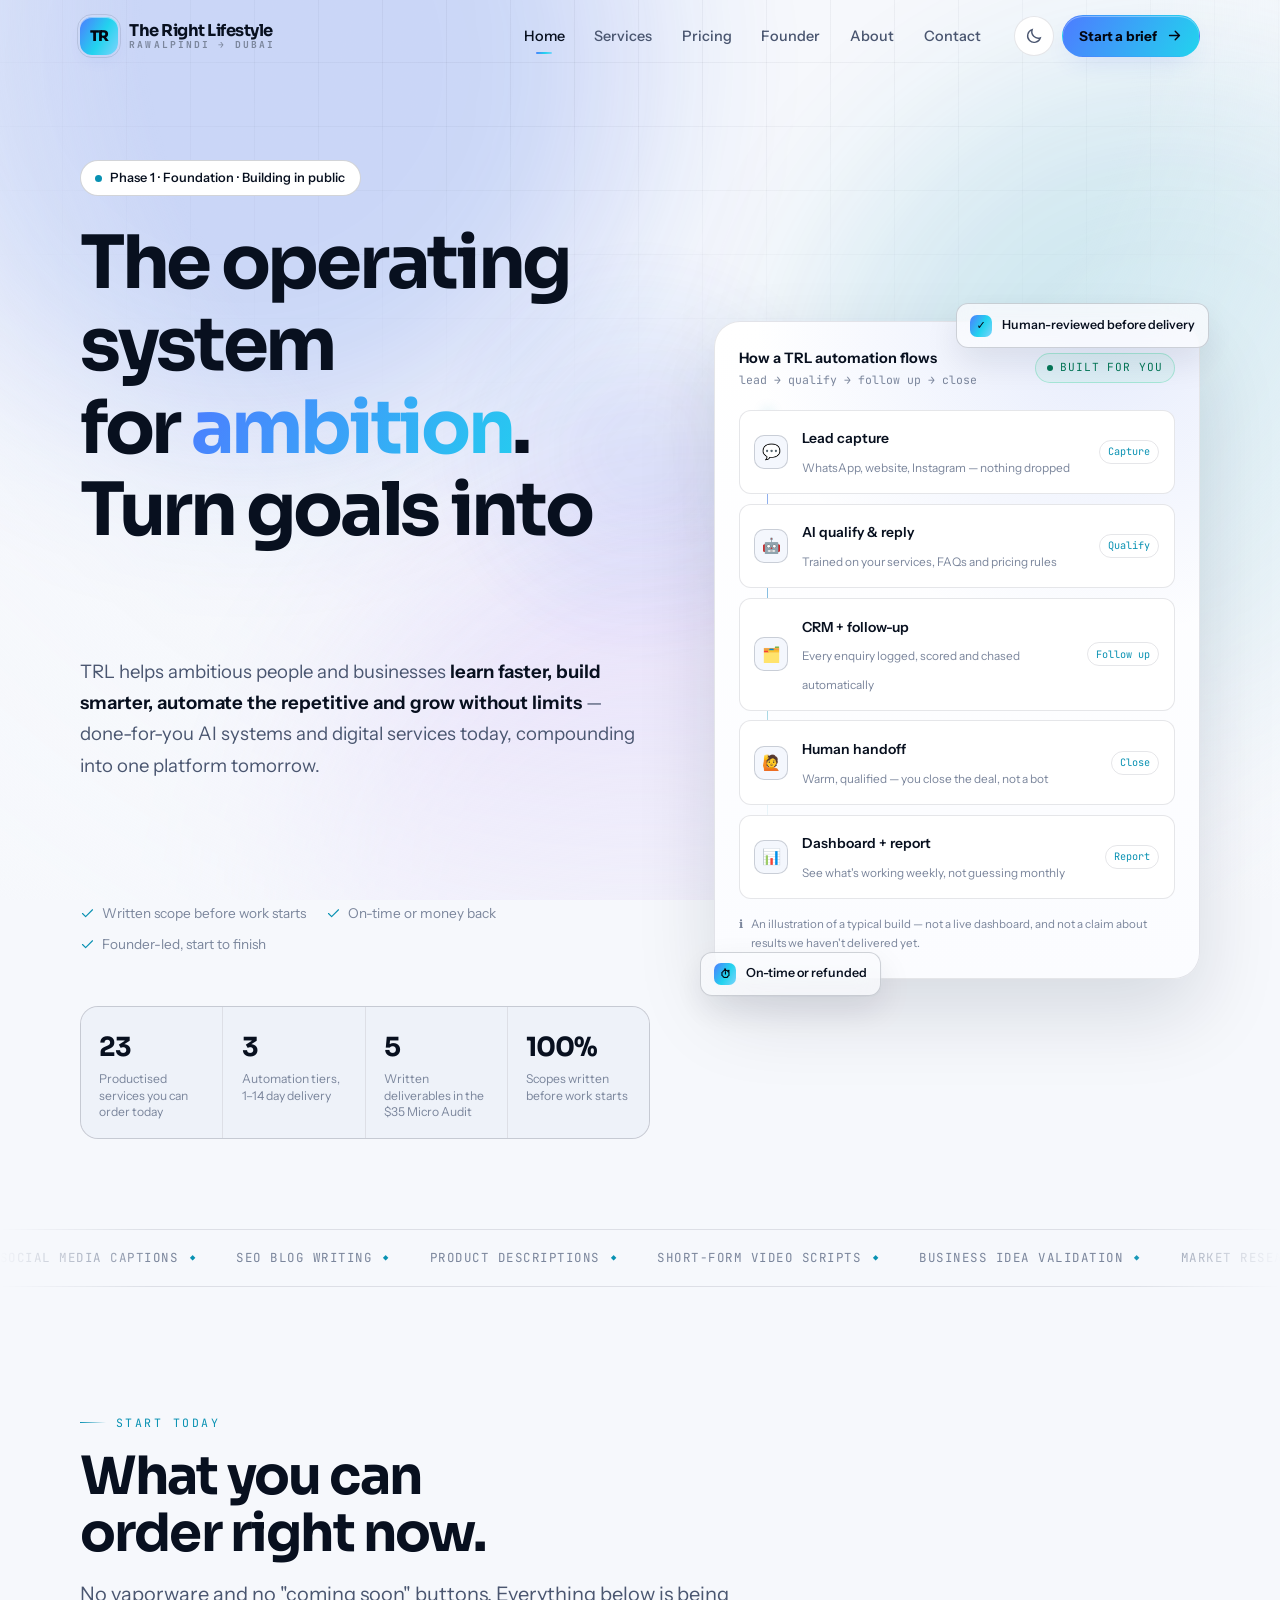
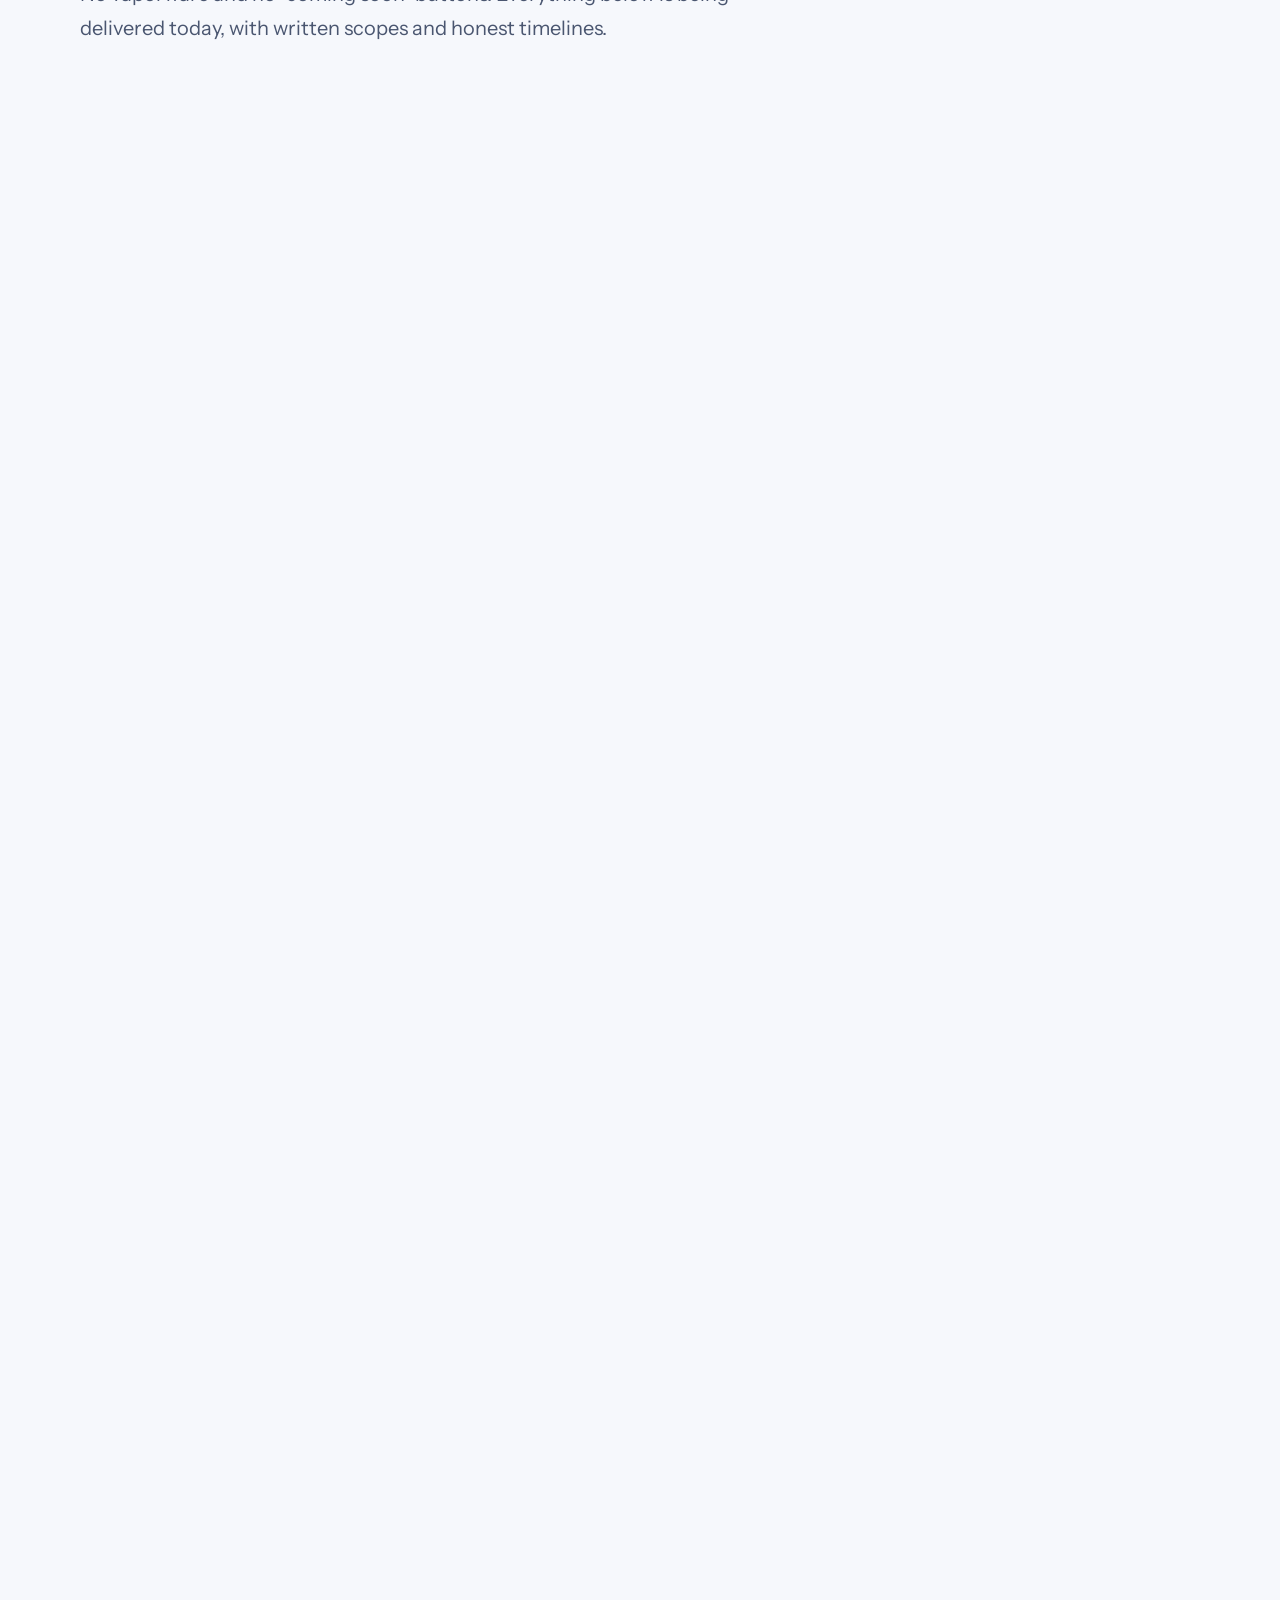
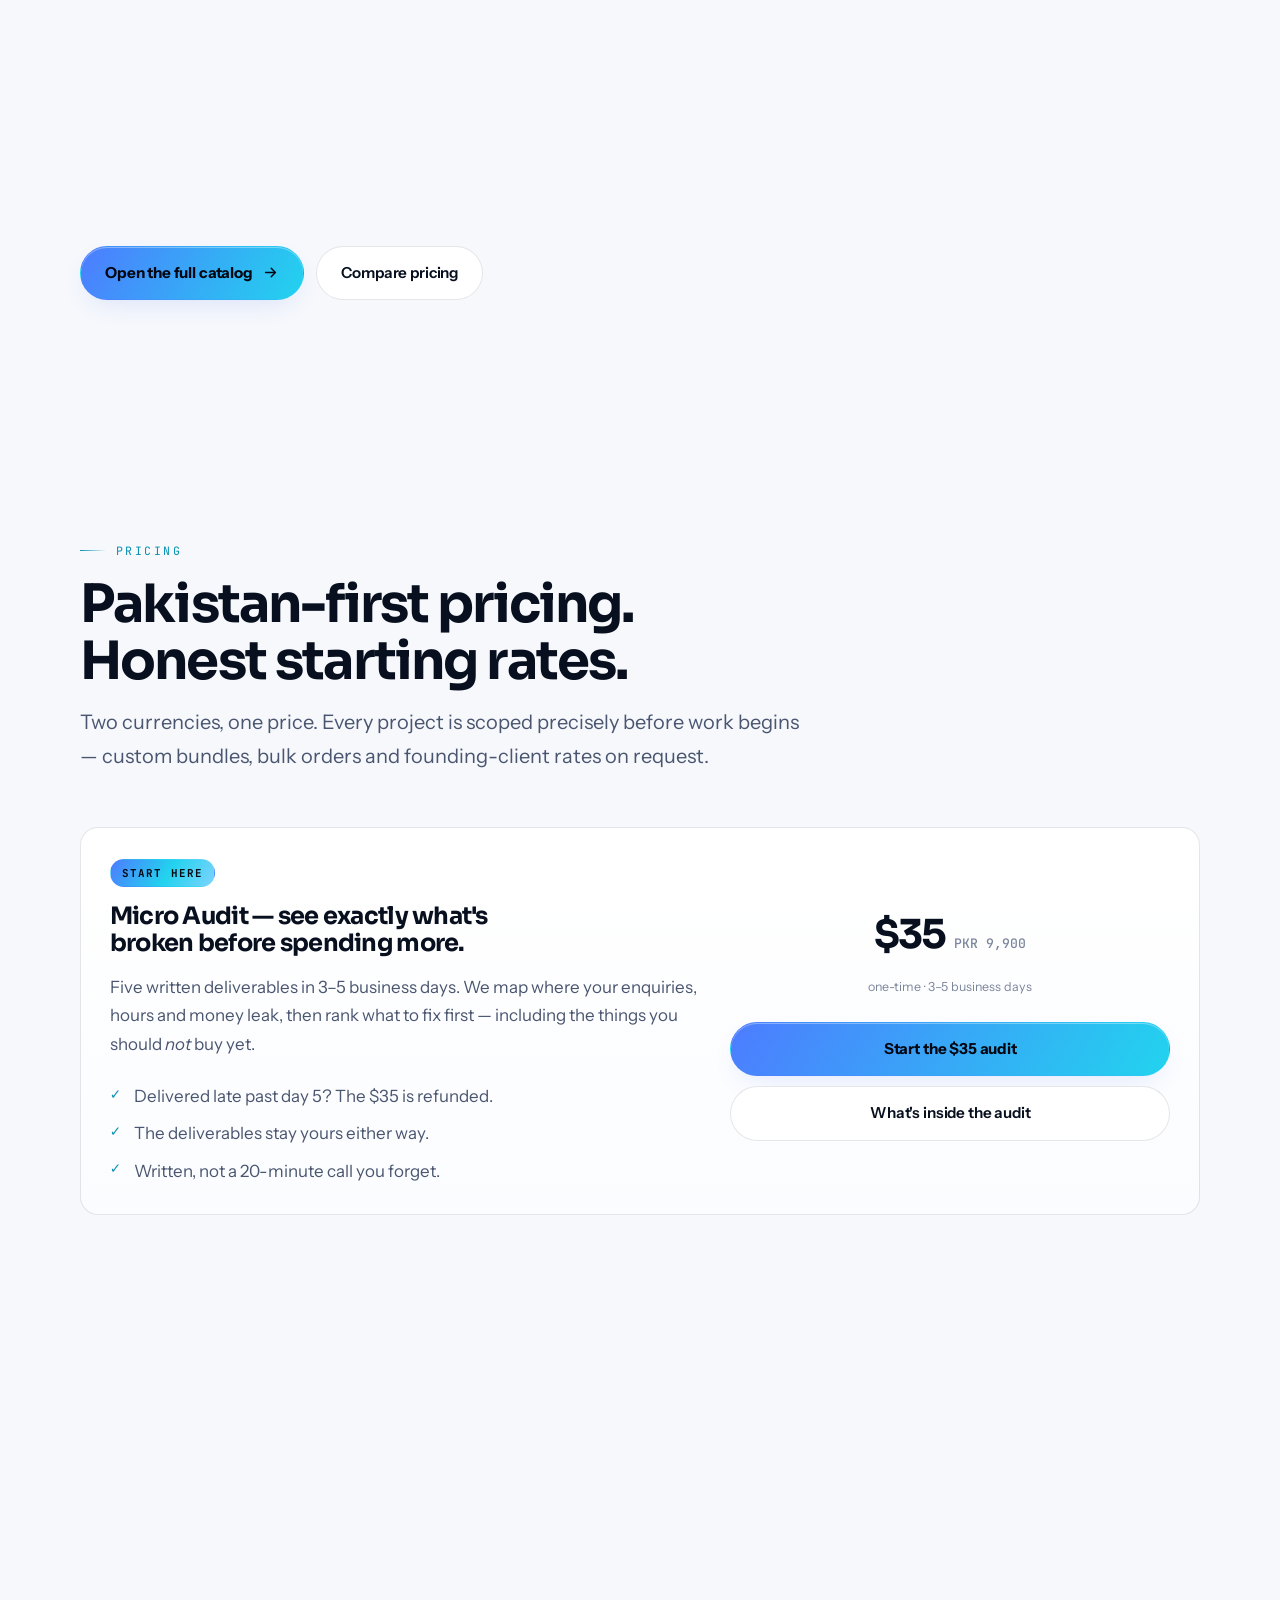
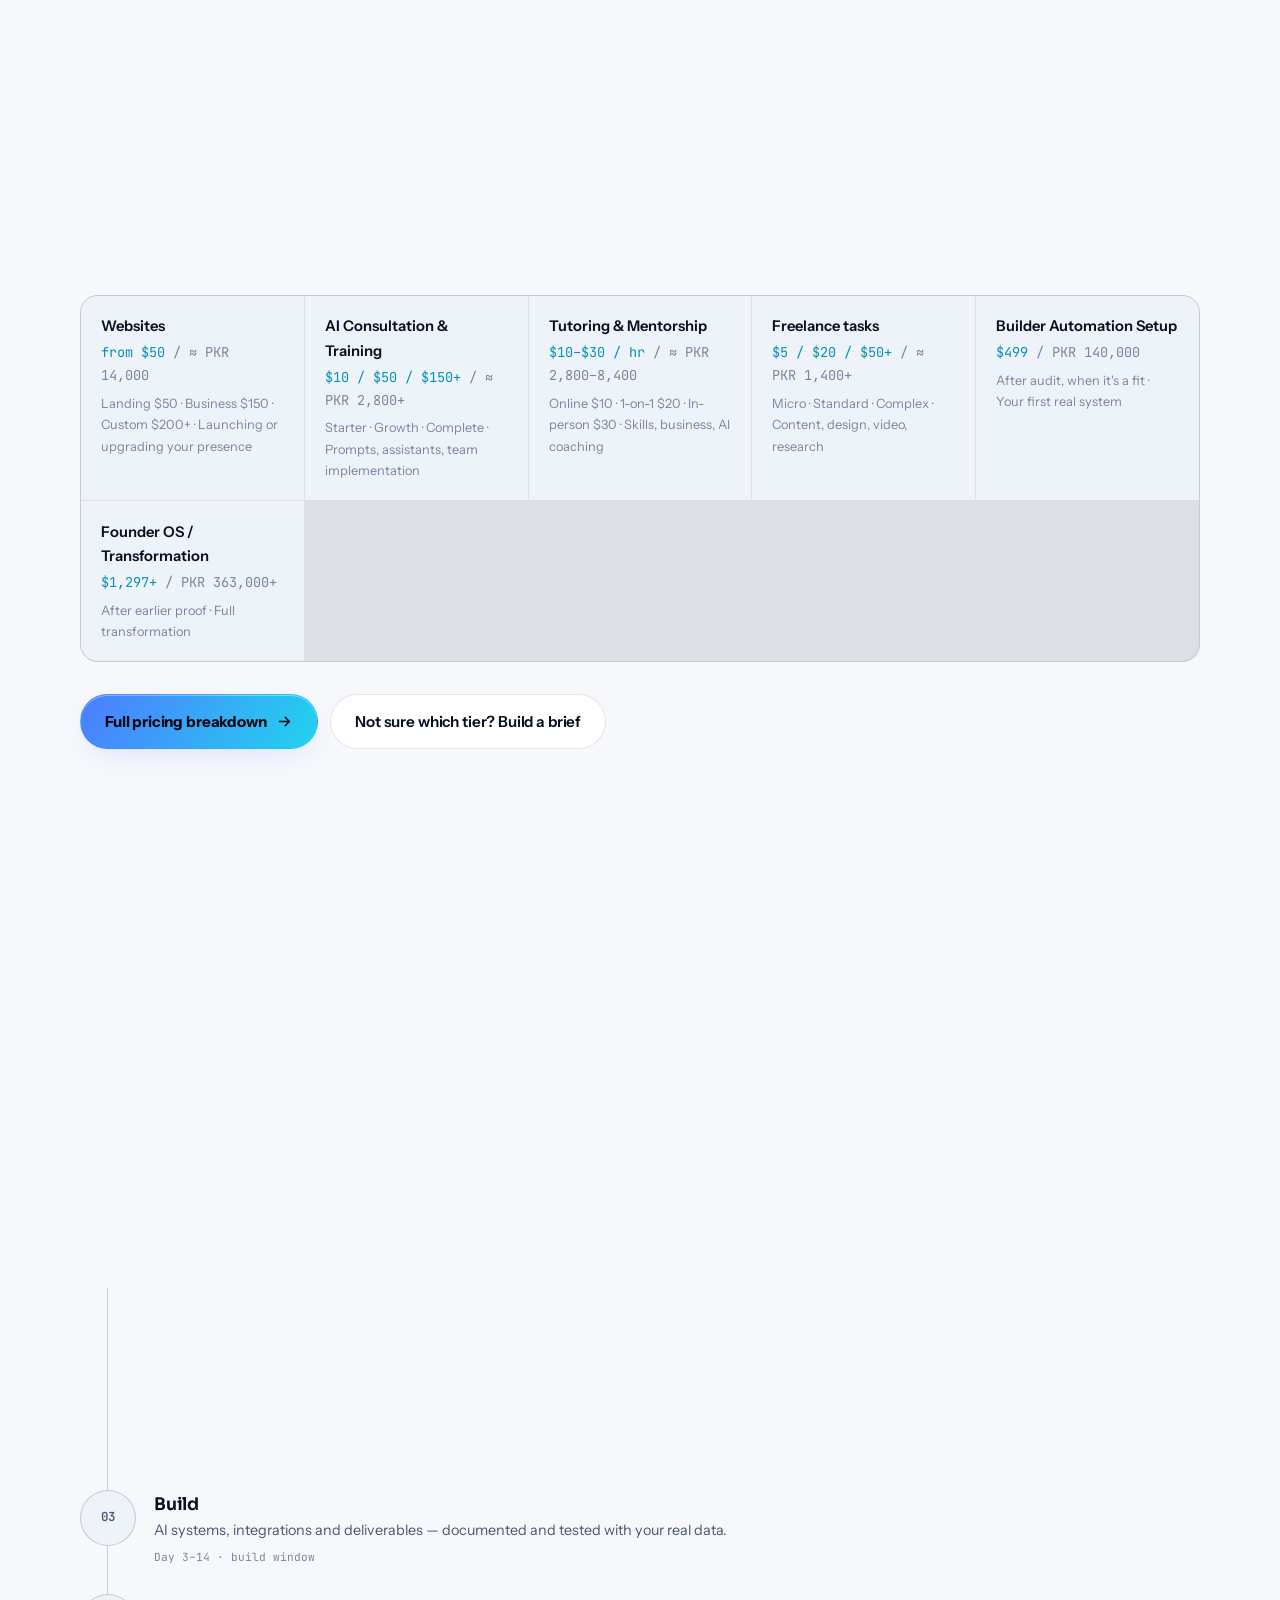
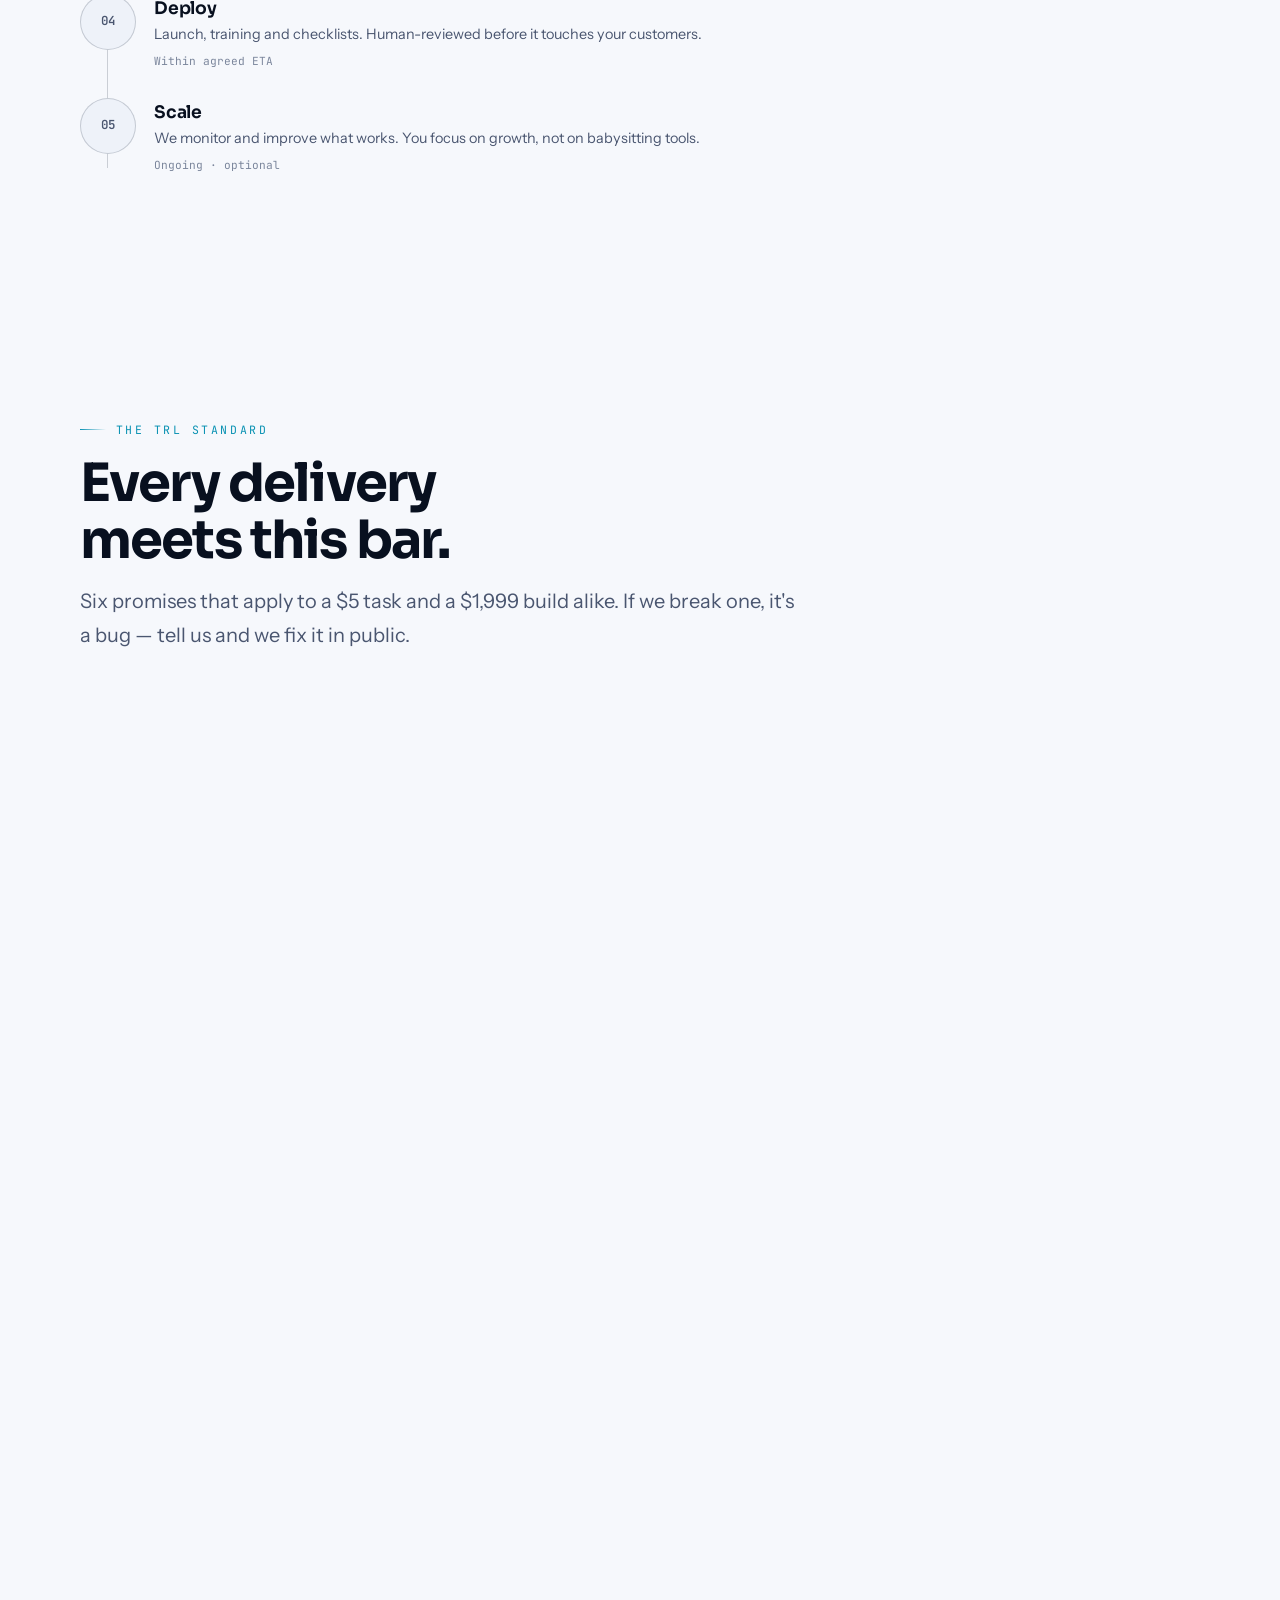
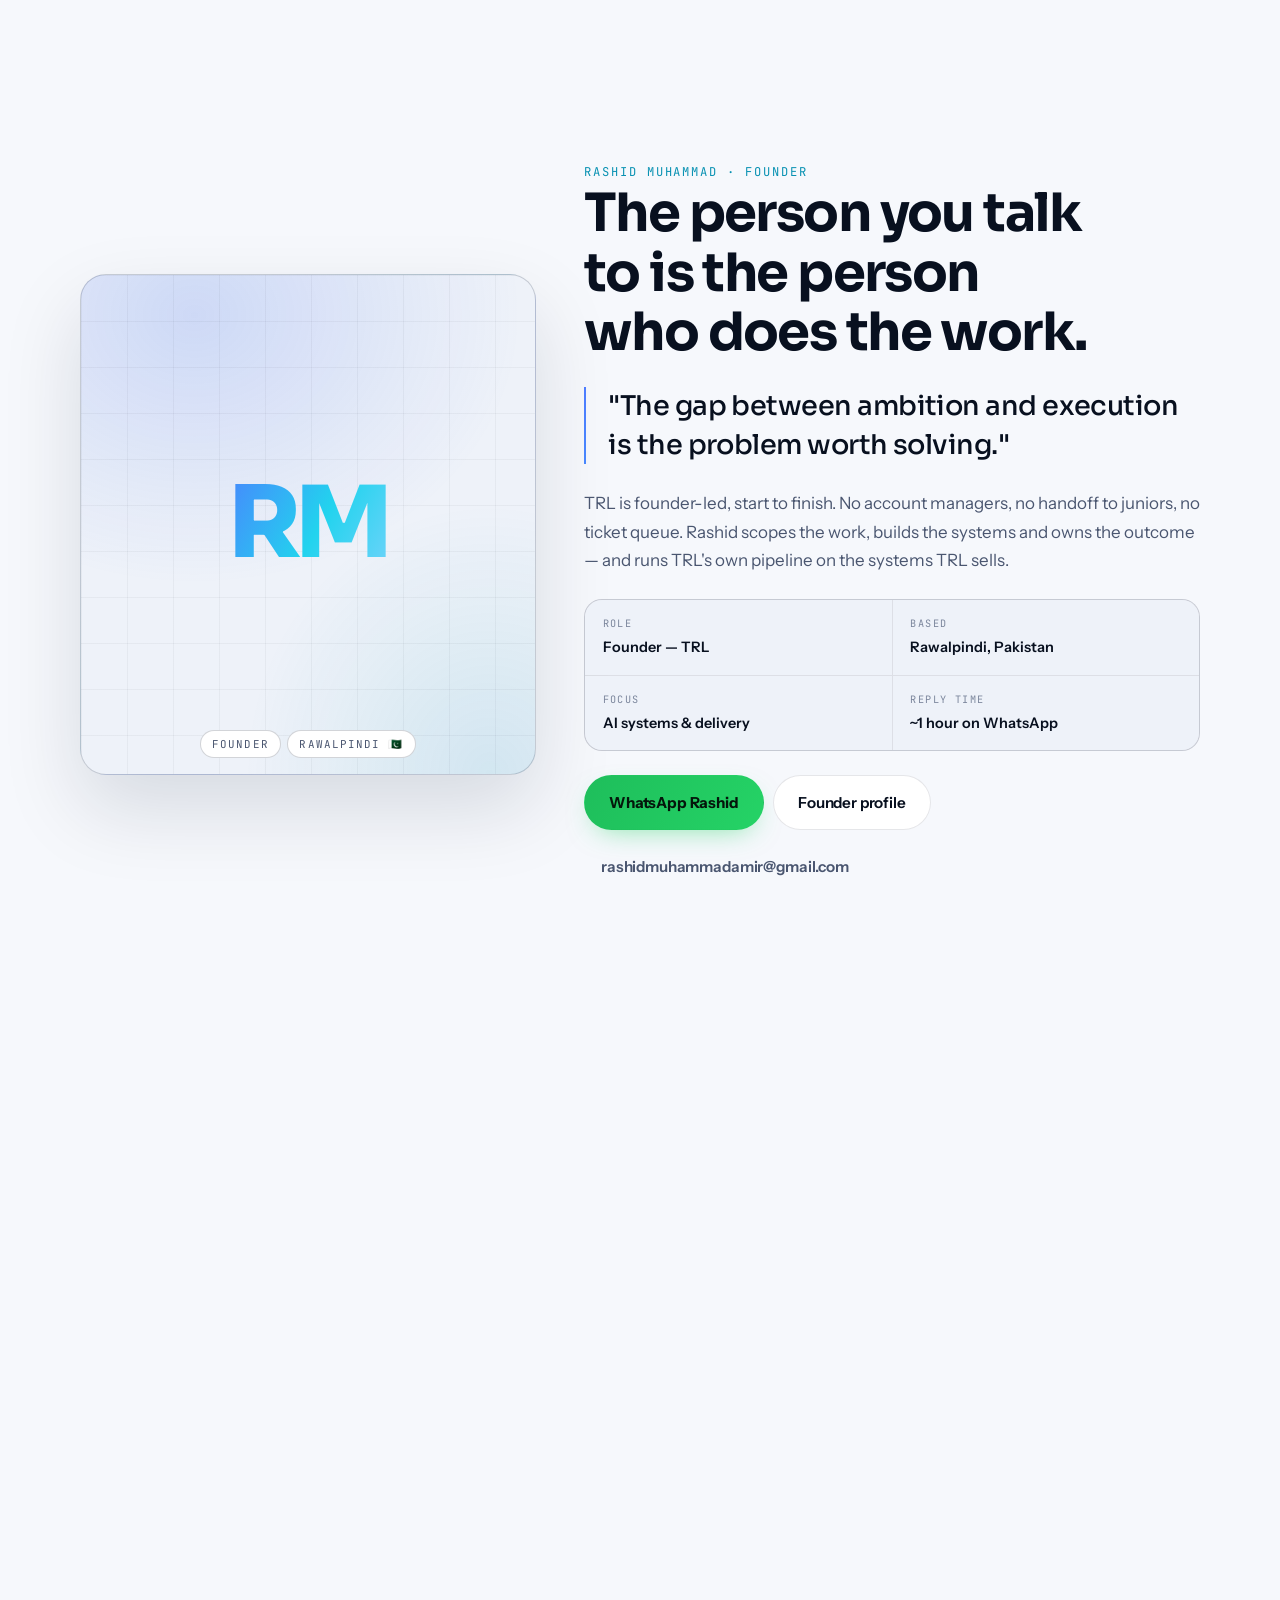
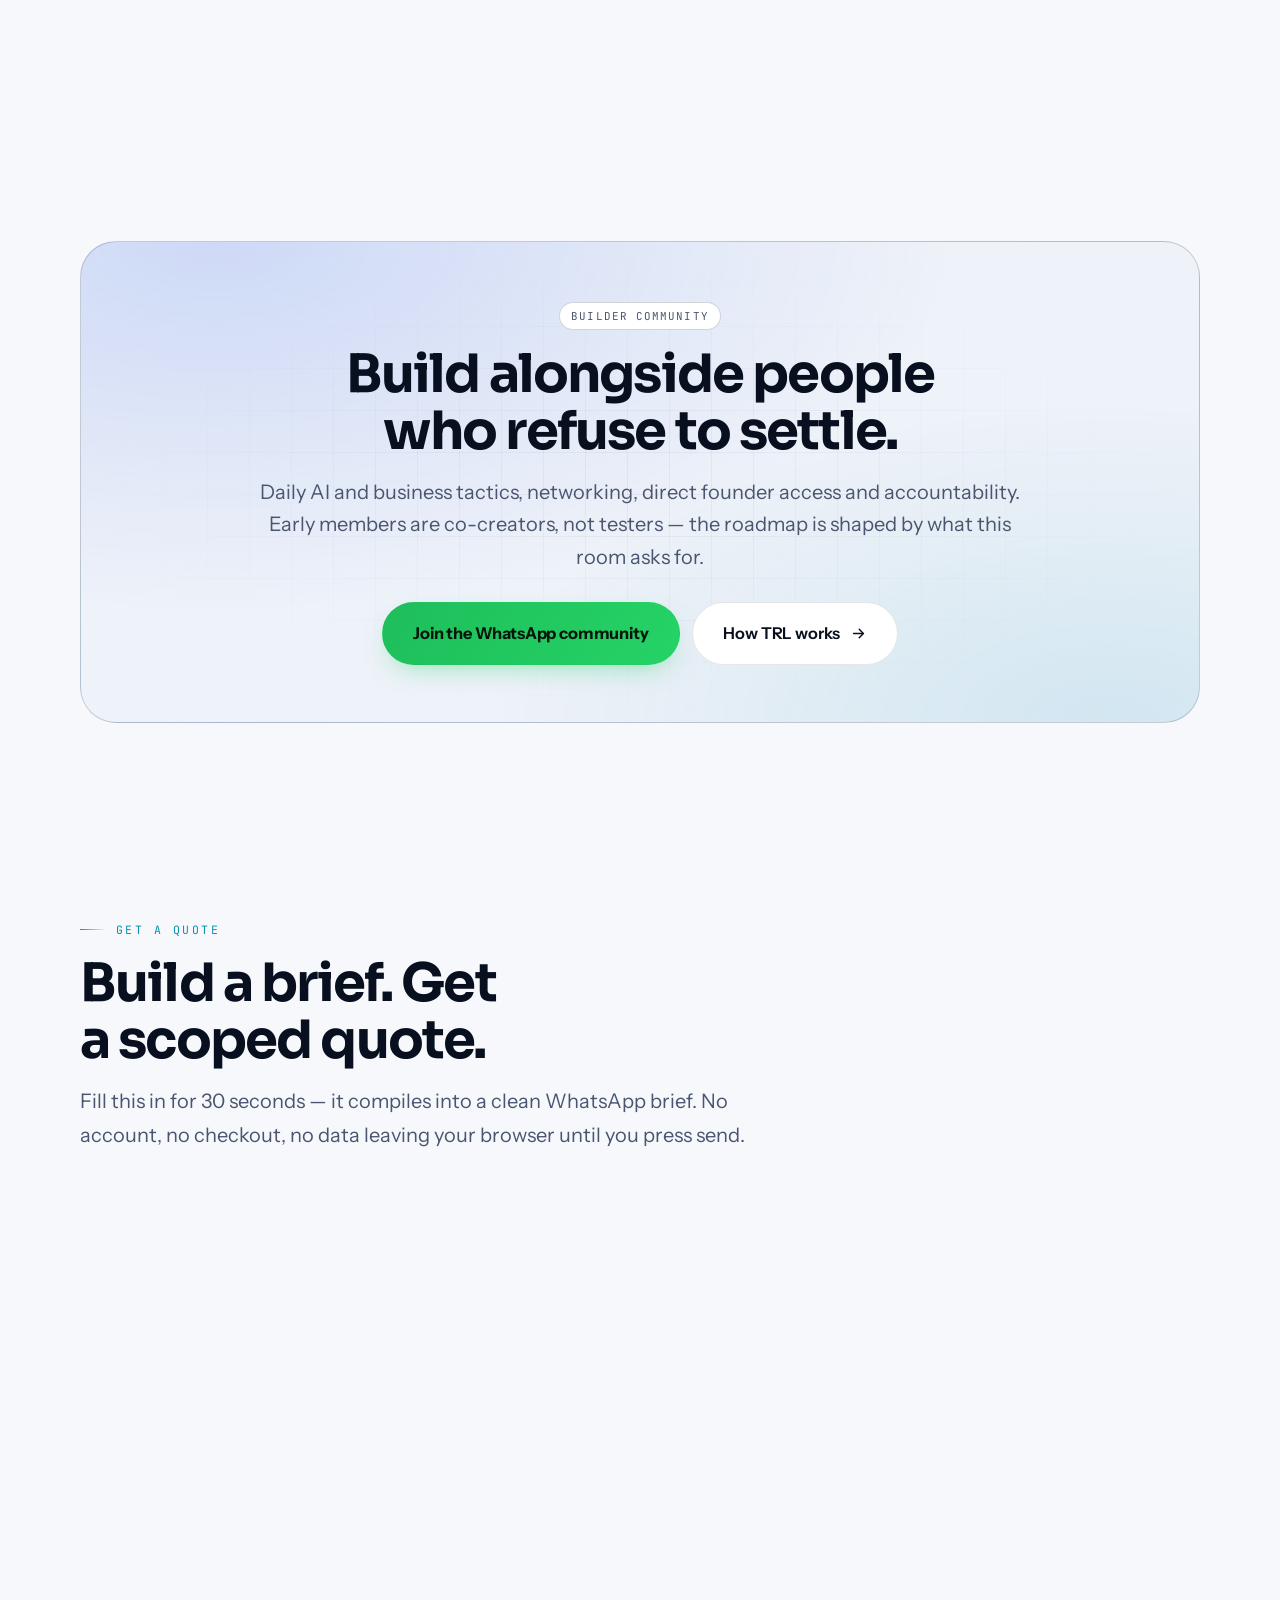
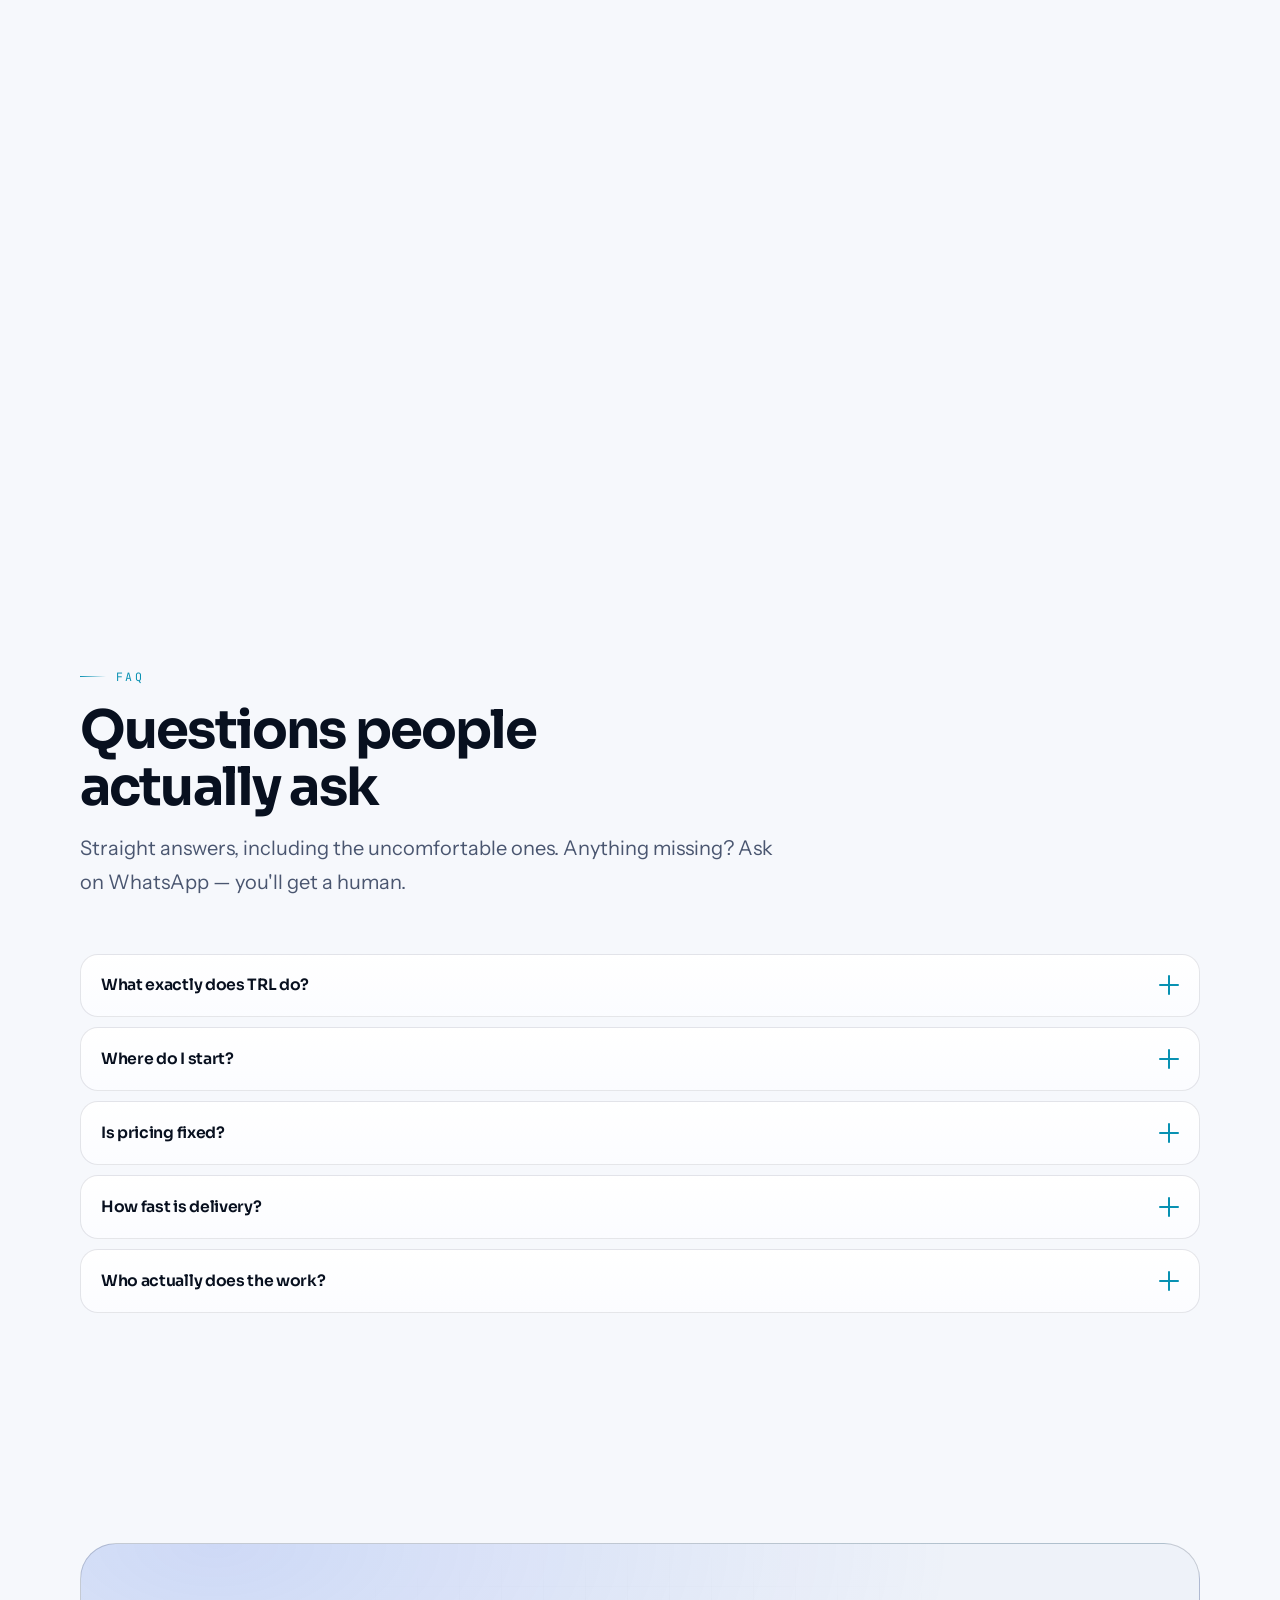
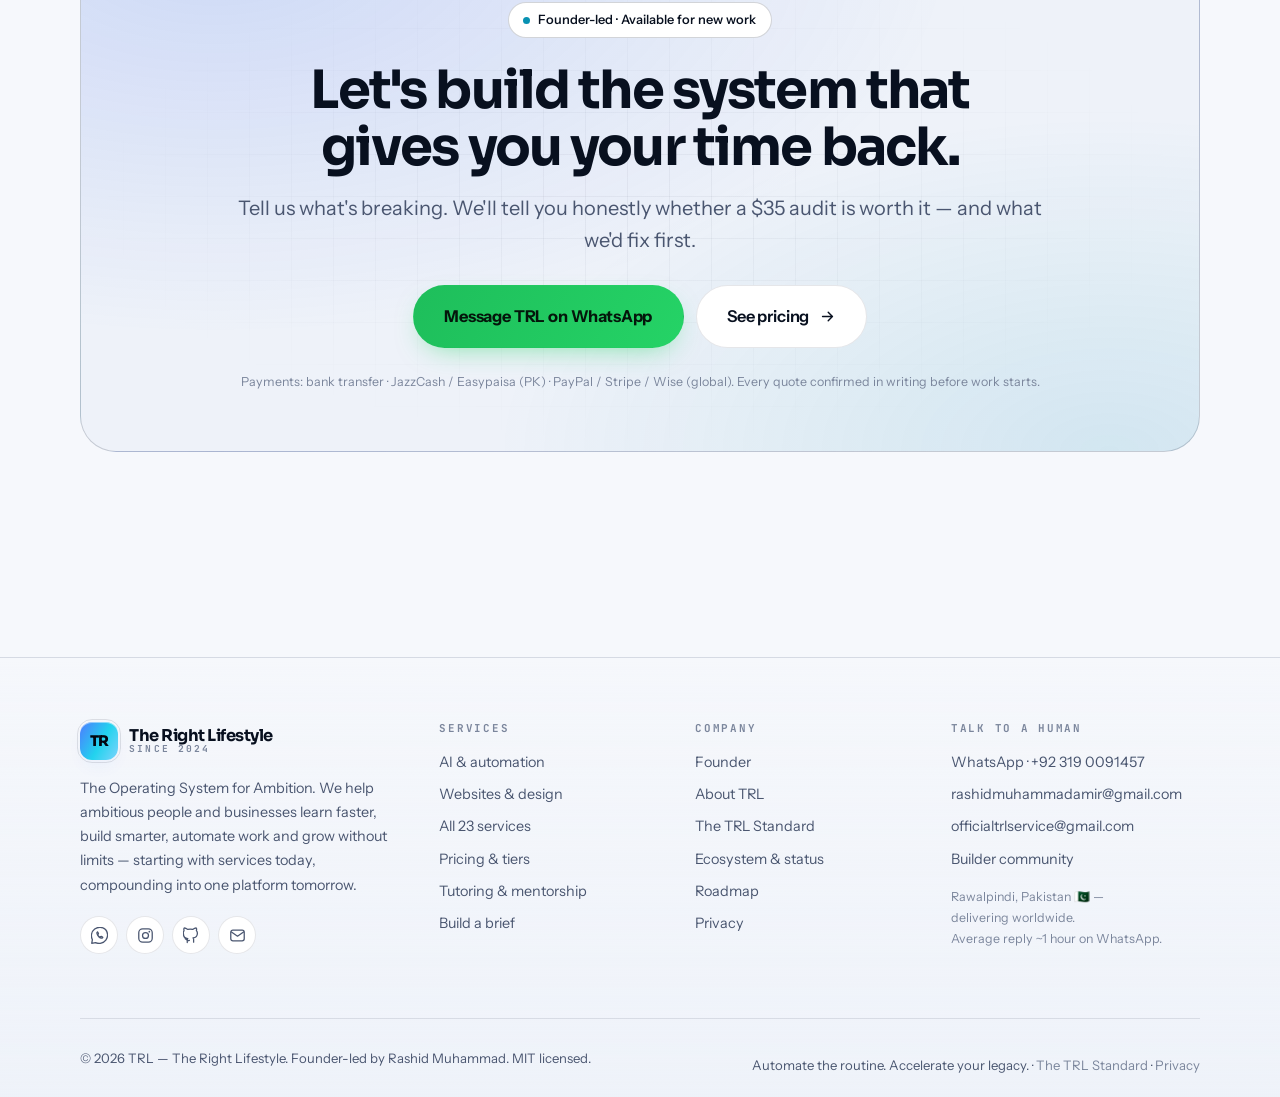
==== commit f04005a8: "Flagship v2: full 8-page TRL site, new design system, founder + services + pricing Rebuilds the flag" ====
--- a/index.html
+++ b/index.html
@@ -1,509 +1,643 @@
 <!DOCTYPE html>
-<html lang="en">
+<html lang="en" data-theme="dark">
 <head>
   <meta charset="UTF-8" />
   <meta name="viewport" content="width=device-width, initial-scale=1.0" />
-  <title>TRL — The Right Lifestyle | Build Your Future With Intelligence</title>
-  <meta name="description" content="TRL — The Operating System for Ambition. Learn faster, build smarter, automate work, grow without limits. Start with the $35 Micro Audit." />
-  <meta name="theme-color" content="#07111f" />
+  <title>TRL — The Right Lifestyle | The Operating System for Ambition</title>
+  <meta name="description" content="TRL helps ambitious people and businesses learn faster, build smarter, automate work and grow without limits. Start with the $35 Micro Audit, or browse 23 productised AI, automation, web and business services." />
+  <meta name="author" content="Rashid Muhammad — TRL" />
+  <meta name="theme-color" content="#04060d" />
   <link rel="canonical" href="https://therightlifestyle.github.io/TRL-TheRightLifestyle/" />
+  <meta name="robots" content="index, follow, max-image-preview:large" />
+
   <meta property="og:type" content="website" />
+  <meta property="og:site_name" content="TRL — The Right Lifestyle" />
+  <meta property="og:title" content="TRL — The Right Lifestyle | The Operating System for Ambition" />
+  <meta property="og:description" content="TRL helps ambitious people and businesses learn faster, build smarter, automate work and grow without limits. Start with the $35 Micro Audit, or browse 23 productised AI, automation, web and business services." />
   <meta property="og:url" content="https://therightlifestyle.github.io/TRL-TheRightLifestyle/" />
-  <meta property="og:title" content="TRL — The Right Lifestyle | The Operating System for Ambition" />
-  <meta property="og:description" content="Learn faster, build smarter, automate work, grow without limits. Start with the $35 Micro Audit." />
-  <meta name="twitter:card" content="summary" />
+  <meta property="og:image" content="https://therightlifestyle.github.io/TRL-TheRightLifestyle/assets/og-cover.jpg" />
+  <meta name="twitter:card" content="summary_large_image" />
+  <meta name="twitter:title" content="TRL — The Right Lifestyle | The Operating System for Ambition" />
+  <meta name="twitter:description" content="TRL helps ambitious people and businesses learn faster, build smarter, automate work and grow without limits. Start with the $35 Micro Audit, or browse 23 productised AI, automation, web and business services." />
+  <meta name="twitter:image" content="https://therightlifestyle.github.io/TRL-TheRightLifestyle/assets/og-cover.jpg" />
+
   <link rel="icon" href="favicon.svg" type="image/svg+xml" />
-  <link rel="stylesheet" href="style.css" />
+  <link rel="apple-touch-icon" href="assets/icon-192.png" />
+  <link rel="manifest" href="manifest.webmanifest" />
   <link rel="preconnect" href="https://fonts.googleapis.com" />
   <link rel="preconnect" href="https://fonts.gstatic.com" crossorigin />
-  <link href="https://fonts.googleapis.com/css2?family=Instrument+Sans:ital,wght@0,400;0,600;0,700;1,400&family=JetBrains+Mono:wght@400;600&display=swap" rel="stylesheet" />
+  <link href="https://fonts.googleapis.com/css2?family=Sora:wght@400;500;600;700;800&family=Instrument+Sans:ital,wght@0,400;0,500;0,600;0,700;1,400&family=JetBrains+Mono:wght@400;500;600&display=swap" rel="stylesheet" />
+  <link rel="stylesheet" href="style.css" />
+  <script>(function(){var r=document.documentElement;r.classList.add('js');try{var s=localStorage.getItem('trl-theme');var d=window.matchMedia('(prefers-color-scheme: light)').matches?'light':'dark';r.setAttribute('data-theme',s||d);}catch(e){r.setAttribute('data-theme','dark');}window.addEventListener('load',function(){setTimeout(function(){if(!document.body||!document.body.classList.contains('app-ready')){r.classList.remove('js');}},1600);});})();</script>
+  <script type="application/ld+json">{"@context":"https://schema.org","@graph":[{"@type":"ProfessionalService","@id":"https://therightlifestyle.github.io/TRL-TheRightLifestyle/#trl","name":"TRL — The Right Lifestyle","alternateName":"TRL","slogan":"The Operating System for Ambition","description":"TRL — The Right Lifestyle is a founder-led AI automation and digital services company. Done-for-you AI automation, websites, brand, business documents, content, tutoring and freelance task work — with a $35 Micro Audit as the honest starting point.","url":"https://therightlifestyle.github.io/TRL-TheRightLifestyle/","email":"rashidmuhammadamir@gmail.com","telephone":"+923190091457","areaServed":"Worldwide","priceRange":"$5–$1,999+","address":{"@type":"PostalAddress","addressLocality":"Rawalpindi","addressCountry":"PK"},"sameAs":["https://instagram.com/the.right.lifestyle","https://github.com/therightlifestyle"],"founder":{"@id":"https://therightlifestyle.github.io/TRL-TheRightLifestyle/#founder"},"makesOffer":[{"@type":"Offer","name":"Micro Audit","price":"35","priceCurrency":"USD"},{"@type":"Offer","name":"Automation — Starter","price":"299","priceCurrency":"USD"},{"@type":"Offer","name":"Automation — Growth OS","price":"799","priceCurrency":"USD"},{"@type":"Offer","name":"Automation — Premium Scale","price":"1999","priceCurrency":"USD"}]},{"@type":"Person","@id":"https://therightlifestyle.github.io/TRL-TheRightLifestyle/#founder","name":"Rashid Muhammad","jobTitle":"Founder","worksFor":{"@id":"https://therightlifestyle.github.io/TRL-TheRightLifestyle/#trl"},"email":"rashidmuhammadamir@gmail.com","url":"https://therightlifestyle.github.io/TRL-TheRightLifestyle/founder.html","knowsAbout":["AI automation","business systems","agentic workflows","CRM automation","web development","AI training"]},{"@type":"WebSite","@id":"https://therightlifestyle.github.io/TRL-TheRightLifestyle/#site","url":"https://therightlifestyle.github.io/TRL-TheRightLifestyle/","name":"TRL — The Right Lifestyle","publisher":{"@id":"https://therightlifestyle.github.io/TRL-TheRightLifestyle/#trl"}}]}</script>
 </head>
 <body>
-
-  <a href="#main" class="skip-link">Skip to content</a>
-
-  <header class="site-header" role="banner">
-    <div class="container">
-      <a href="index.html" class="brand" aria-label="TRL Home">
-        <span class="brand-mark" aria-hidden="true">TR</span>
-        <span>The Right Lifestyle</span>
-      </a>
-      <nav aria-label="Primary" class="nav-links" id="nav">
-        <a href="#today">Today</a>
-        <a href="#offers">Offers</a>
-        <a href="#pricing">Pricing</a>
-        <a href="#process">Process</a>
-        <a href="#vision">Vision</a>
-        <a href="#standards">Standards</a>
-        <a href="#contact">Contact</a>
-        <a href="#contact" class="cta-small" aria-label="Get a quote on WhatsApp">Get a quote</a>
-      </nav>
-      <button class="mobile-menu-btn" type="button" aria-label="Toggle menu" aria-controls="nav" aria-expanded="false">
-        <svg viewBox="0 0 24 24" fill="none" stroke="currentColor" stroke-width="2.2" stroke-linecap="round" stroke-linejoin="round" aria-hidden="true"><line x1="3" y1="6" x2="21" y2="6"/><line x1="3" y1="12" x2="21" y2="12"/><line x1="3" y1="18" x2="21" y2="18"/></svg>
+<a class="skip-link" href="#main">Skip to content</a>
+<div class="progress" aria-hidden="true"></div>
+<div class="bg-fx" aria-hidden="true">
+  <div class="aurora a1"></div>
+  <div class="aurora a2"></div>
+  <div class="aurora a3"></div>
+  <div class="grid-fx"></div>
+  <div class="noise"></div>
+</div>
+<div class="cursor-glow" aria-hidden="true"></div>
+
+<header class="nav" role="banner">
+  <div class="nav-inner">
+    <a class="brand" href="index.html" aria-label="TRL — The Right Lifestyle, home">
+      <span class="brand-mark" aria-hidden="true">TR</span>
+      <span class="brand-text">
+        <span class="brand-name">The Right Lifestyle</span>
+        <span class="brand-sub">Rawalpindi → Dubai</span>
+      </span>
+    </a>
+    <nav class="nav-links" aria-label="Primary"><a class="nav-link active" href="index.html" aria-current="page">Home</a><a class="nav-link" href="services.html">Services</a><a class="nav-link" href="pricing.html">Pricing</a><a class="nav-link" href="founder.html">Founder</a><a class="nav-link" href="about.html">About</a><a class="nav-link" href="contact.html">Contact</a></nav>
+    <div class="nav-actions">
+      <button class="icon-btn" type="button" data-theme-toggle aria-label="Toggle colour theme">
+        <svg class="icon-sun" viewBox="0 0 24 24" fill="none" stroke="currentColor" stroke-width="1.8" stroke-linecap="round" aria-hidden="true"><circle cx="12" cy="12" r="4.2"/><path d="M12 2v2.4M12 19.6V22M2 12h2.4M19.6 12H22M4.9 4.9l1.7 1.7M17.4 17.4l1.7 1.7M19.1 4.9l-1.7 1.7M6.6 17.4l-1.7 1.7"/></svg>
+        <svg class="icon-moon" viewBox="0 0 24 24" fill="none" stroke="currentColor" stroke-width="1.8" stroke-linecap="round" aria-hidden="true"><path d="M20.5 14.4A8.6 8.6 0 0 1 9.6 3.5a8.7 8.7 0 1 0 10.9 10.9Z"/></svg>
       </button>
-    </div>
-  </header>
-
-  <main id="main">
-
-    <!-- HERO -->
-    <section class="hero" aria-label="Hero">
-      <div class="container">
-        <span class="hero-label"><span class="dot" aria-hidden="true"></span> Phase 1 · Foundation · Building in public</span>
-        <h1>The Operating System for Ambition.<br><span class="line-2">Turn goals into execution.</span></h1>
-        <p class="lead">
-          TRL helps ambitious people and businesses <strong>Learn faster, Build smarter, Automate work, and Grow without limits</strong> — starting with done-for-you services today, compounding toward a full operating system tomorrow.
+      <a class="btn btn-primary btn-sm btn-arrow" href="contact.html">Start a brief <svg viewBox="0 0 24 24" fill="none" stroke="currentColor" stroke-width="2" stroke-linecap="round" stroke-linejoin="round" aria-hidden="true"><path d="M5 12h14M13 6l6 6-6 6"/></svg></a>
+      <button class="icon-btn menu-btn" type="button" aria-label="Open menu" aria-controls="drawer" aria-expanded="false">
+        <span class="bars" aria-hidden="true"><span></span><span></span><span></span></span>
+      </button>
+    </div>
+  </div>
+</header>
+
+<div class="drawer" id="drawer" role="dialog" aria-modal="true" aria-label="Menu">
+  <nav class="drawer-links" aria-label="Mobile"><a href="index.html" class="active"><span class="idx">01</span><span>Home</span></a><a href="services.html"><span class="idx">02</span><span>Services</span></a><a href="pricing.html"><span class="idx">03</span><span>Pricing</span></a><a href="founder.html"><span class="idx">04</span><span>Founder</span></a><a href="about.html"><span class="idx">05</span><span>About</span></a><a href="contact.html"><span class="idx">06</span><span>Contact</span></a></nav>
+  <div></div>
+  <div class="drawer-foot">
+    <a class="btn btn-wa btn-block" href="https://wa.me/923190091457?text=Hi%20Rashid%20%E2%80%94%20I%20found%20TRL%20online%20and%20I%20would%20like%20to%20talk%20about%20a%20project." target="_blank" rel="noopener">Message TRL on WhatsApp</a>
+    <a class="btn btn-ghost btn-block" href="index.html#pricing">See pricing</a>
+    <p class="tiny">Founder-led by Rashid Muhammad · average reply ~1 hour</p>
+  </div>
+</div>
+<main id="main">
+<section class="hero" aria-label="TRL introduction">
+  <div class="wrap">
+    <div class="hero-inner">
+      <div>
+        <span class="chip chip-accent hero-badge" data-reveal><span class="dot" aria-hidden="true"></span> Phase 1 · Foundation · Building in public</span>
+        <h1 class="hero-title" data-reveal style="--d:60ms">
+          <span class="line">The operating system</span>
+          <span class="line">for <span class="grad">ambition</span>.</span>
+          <span class="line">Turn goals into <span class="rotator" aria-hidden="true"><span>execution.</span><span>automation.</span><span>systems.</span><span>momentum.</span></span></span>
+        </h1>
+        <p class="hero-lead" data-reveal style="--d:120ms">
+          TRL helps ambitious people and businesses <strong>learn faster, build smarter, automate the repetitive and grow without limits</strong> —
+          done-for-you AI systems and digital services today, compounding into one platform tomorrow.
         </p>
-        <div class="hero-cta-row">
-          <a href="#offers" class="btn-primary">Start with the $35 Audit <span aria-hidden="true">→</span></a>
-          <a href="#vision" class="btn-ghost">See the vision <span aria-hidden="true">↓</span></a>
-        </div>
-        <div class="hero-proof" aria-label="TRL highlights">
-          <div><strong>01</strong><span>Founder-led delivery</span></div>
-          <div><strong>23+</strong><span>Productized services</span></div>
-          <div><strong>100%</strong><span>Written scopes</span></div>
-        </div>
-      </div>
-    </section>
-
-    <!-- TODAY -->
-    <section id="today" aria-label="What you can do today">
-      <div class="container">
-        <span class="section-label">Today</span>
-        <h2>What you can order right now</h2>
-        <p class="section-intro">
-          No vaporware. Everything below is orderable through WhatsApp with honest timelines, written scopes, and human-reviewed delivery.
-        </p>
-
-        <div class="card-grid mt-md">
-          <article class="card">
-            <div class="card-icon" aria-hidden="true">🔍</div>
-            <h3>Micro Audit</h3>
-            <p><strong>$35 / PKR 9,900</strong> · 5 deliverables · 3–5 business days. Finds exactly where your enquiries leak — and what to fix first.</p>
-            <p class="mt-sm"><a href="https://therightlifestyle.github.io/TRL-Site/audit.html">Start the audit →</a></p>
-          </article>
-          <article class="card">
-            <div class="card-icon" aria-hidden="true">⚙️</div>
-            <h3>AI Automation Services</h3>
-            <p>Done-for-you automation: lead capture → CRM → auto follow-up, AI agents, workflow automation, dashboards. Three tiers, human-reviewed.</p>
-            <p class="mt-sm"><a href="https://therightlifestyle.github.io/The-Right-Lifetsyle/#services">Explore tiers →</a></p>
-          </article>
-          <article class="card">
-            <div class="card-icon" aria-hidden="true">🛎️</div>
-            <h3>23+ Productized Services</h3>
-            <p>Searchable catalog across AI, web, design, business systems, content, and learning tasks. Build an instant quote.</p>
-            <p class="mt-sm"><a href="https://therightlifestyle.github.io/TRL-DIGITAL-SERVICES/">Browse catalog →</a></p>
-          </article>
-          <article class="card">
-            <div class="card-icon" aria-hidden="true">🧘</div>
-            <h3>Free Tools</h3>
-            <p><strong>TRL Focus</strong> — private, browser-local daily execution (priorities, habits, reflections). <strong>Lead OS</strong> — local-first pipeline workspace.</p>
-            <p class="mt-sm"><a href="https://therightlifestyle.github.io/TRL-1/focus.html">Open Focus →</a></p>
-          </article>
-        </div>
-      </div>
-    </section>
-
-    <!-- OFFERS -->
-    <section id="offers" aria-label="All offers">
-      <div class="container">
-        <span class="section-label">Offers</span>
-        <h2>One partner. Every service. One standard.</h2>
-        <p class="section-intro">
-          From a $35 audit to a full operating system — every step is optional and only worth doing if the last one proved itself.
-        </p>
-
-        <div class="pricing-row mt-md">
-          <article class="pricing-card">
-            <h3>Micro Audit</h3>
-            <div class="price">$35 <span>/ PKR 9,900</span></div>
-            <ul>
-              <li>5 written deliverables</li>
-              <li>3–5 business days</li>
-              <li>Finds where enquiries leak</li>
-              <li>Late past day 5? $35 refunded</li>
-              <li>Deliverables stay yours either way</li>
-            </ul>
-          </article>
-          <article class="pricing-card">
-            <span class="badge">Most popular</span>
-            <h3>Automation — Starter</h3>
-            <div class="price">$299 <span>/ PKR 84,000</span></div>
-            <ul>
-              <li>1 AI workflow / automation</li>
-              <li>Lead capture or support bot</li>
-              <li>Basic WhatsApp integration</li>
-              <li>1 revision round</li>
-              <li>1–3 days ETA</li>
-            </ul>
-          </article>
-          <article class="pricing-card">
-            <h3>Automation — Growth OS</h3>
-            <div class="price">$799 <span>/ PKR 224,000</span></div>
-            <ul>
-              <li>Up to 4 automations</li>
-              <li>CRM + lead scoring</li>
-              <li>WhatsApp + Email + Slack</li>
-              <li>Dashboard + analytics</li>
-              <li>3 revision rounds</li>
-              <li>3–7 days ETA</li>
-            </ul>
-          </article>
-          <article class="pricing-card">
-            <h3>Automation — Premium Scale</h3>
-            <div class="price">$1,999 <span>/ PKR 560,000</span></div>
-            <ul>
-              <li>Unlimited automations</li>
-              <li>Full CRM + AI scoring</li>
-              <li>Multi-channel (WA, Email, IG, Web)</li>
-              <li>Custom dashboard + reporting</li>
-              <li>Unlimited revisions (30 days)</li>
-              <li>30-day on-time guarantee</li>
-            </ul>
-          </article>
-        </div>
-
-        <div class="mt-md">
-          <p><strong>Websites:</strong> from $50 (landing) · $150 (business) · $200+ (custom) · <strong>AI Consulting &amp; Training:</strong> $10 / $50 / $150+ · <strong>Tutoring:</strong> $10–$30/hr · <strong>Freelance tasks:</strong> $5 / $20 / $50+ · <strong>Builder Setup:</strong> $499 (after audit) · <strong>Founder OS:</strong> $1,297+</p>
-          <p class="mt-md"><a href="https://wa.me/923190091457" class="btn-primary">Get a scoped quote →</a></p>
-        </div>
-      </div>
-    </section>
-
-    <!-- PRICING -->
-    <section id="pricing" aria-label="Pricing overview">
-      <div class="container">
-        <span class="section-label">Pricing</span>
-        <h2>Pakistan-first. Honest. Starting-at rates.</h2>
-        <p class="section-intro">
-          Every project is scoped precisely before work begins. Custom packages, bulk orders, and founding-client rates available on request.
-        </p>
-
-        <div class="table-wrap mt-md">
-          <table aria-label="Pricing overview">
-            <thead>
-              <tr><th>Offer</th><th>Price</th><th>Best for</th></tr>
-            </thead>
-            <tbody>
-              <tr><td>Micro Audit</td><td><strong>$35 / PKR 9,900</strong></td><td>Seeing exactly what's broken before spending more</td></tr>
-              <tr><td>Automation — Starter</td><td><strong>$299 / PKR 84,000</strong></td><td>Testing automation: 1 workflow, 1–3 days</td></tr>
-              <tr><td>Automation — Growth OS</td><td><strong>$799 / PKR 224,000</strong></td><td>Growing teams: up to 4 automations + CRM</td></tr>
-              <tr><td>Automation — Premium Scale</td><td><strong>$1,999 / PKR 560,000</strong></td><td>Full operating system, multi-channel</td></tr>
-              <tr><td>Websites</td><td>From <strong>$50</strong> / $150 / $200+</td><td>Launching or upgrading your presence</td></tr>
-              <tr><td>AI Consultation &amp; Training</td><td><strong>$10 / $50 / $150+</strong></td><td>Prompts, assistants, team implementation</td></tr>
-              <tr><td>Tutoring &amp; Mentorship</td><td><strong>$10–$30/hr</strong></td><td>Skills, business, AI coaching</td></tr>
-              <tr><td>Freelance tasks</td><td><strong>$5 / $20 / $50+</strong></td><td>Content, design, video, research</td></tr>
-              <tr><td>Builder Automation Setup</td><td><strong>$499</strong> (after audit)</td><td>Your first real system</td></tr>
-              <tr><td>Founder OS / Transformation</td><td><strong>$1,297+</strong> (after proof)</td><td>Full transformation</td></tr>
-            </tbody>
-          </table>
-        </div>
-        <p class="table-note">Payments: bank transfer · JazzCash / Easypaisa (PK) · PayPal / Stripe / Wise (global). Every quote confirmed on WhatsApp before work starts — no fake checkouts, ever.</p>
-      </div>
-    </section>
-
-    <!-- QUICK QUOTE -->
-    <section id="quote-helper" aria-label="Quick quote helper">
-      <div class="container container-quote">
-        <span class="section-label">Quick quote</span>
-        <h2>What do you need?</h2>
-        <form id="quote-helper-form" class="quote-form">
+        <div class="hero-cta" data-reveal style="--d:180ms">
+          <a class="btn btn-primary btn-lg btn-arrow" href="#pricing">Start with the $35 Micro Audit <svg viewBox="0 0 24 24" fill="none" stroke="currentColor" stroke-width="2" stroke-linecap="round" stroke-linejoin="round" aria-hidden="true"><path d="M5 12h14M13 6l6 6-6 6"/></svg></a>
+          <a class="btn btn-ghost btn-lg" href="services.html">Explore the 23 services</a>
+        </div>
+        <div class="hero-meta" data-reveal style="--d:240ms">
+          <span><svg viewBox="0 0 24 24" width="18" height="18" fill="none" stroke="currentColor" stroke-width="1.8" stroke-linecap="round" stroke-linejoin="round" aria-hidden="true"><path d="M20 6 9 17l-5-5"/></svg> Written scope before work starts</span>
+          <span><svg viewBox="0 0 24 24" width="18" height="18" fill="none" stroke="currentColor" stroke-width="1.8" stroke-linecap="round" stroke-linejoin="round" aria-hidden="true"><path d="M20 6 9 17l-5-5"/></svg> On-time or money back</span>
+          <span><svg viewBox="0 0 24 24" width="18" height="18" fill="none" stroke="currentColor" stroke-width="1.8" stroke-linecap="round" stroke-linejoin="round" aria-hidden="true"><path d="M20 6 9 17l-5-5"/></svg> Founder-led, start to finish</span>
+        </div>
+        <div class="stat-row" data-reveal="scale" style="--d:300ms"><div class="stat"><div class="stat-num"><span data-count="23" data-suffix="">23</span></div><div class="stat-label">Productised services you can order today</div></div><div class="stat"><div class="stat-num"><span data-count="3" data-suffix="">3</span></div><div class="stat-label">Automation tiers, 1–14 day delivery</div></div><div class="stat"><div class="stat-num"><span data-count="5" data-suffix="">5</span></div><div class="stat-label">Written deliverables in the $35 Micro Audit</div></div><div class="stat"><div class="stat-num"><span data-count="100" data-suffix="%">100</span></div><div class="stat-label">Scopes written before work starts</div></div></div>
+      </div>
+      <div class="hero-visual" data-reveal="right" style="--d:160ms">
+        <div class="flow-card tilt" data-tilt="4">
+          <div class="flow-head">
+            <div>
+              <div class="flow-title">How a TRL automation flows</div>
+              <div class="flow-sub">lead → qualify → follow up → close</div>
+            </div>
+            <span class="status live">Built for you</span>
+          </div>
+          <div class="flow-body">
+            <span class="flow-rail" aria-hidden="true"></span>
+            <span class="flow-pulse" aria-hidden="true"></span>
+            <div class="flow-row">
+        <span class="flow-ico" aria-hidden="true">💬</span>
+        <span><span class="flow-name">Lead capture</span><br><span class="flow-desc">WhatsApp, website, Instagram — nothing dropped</span></span>
+        <span class="flow-tag">Capture</span>
+      </div><div class="flow-row">
+        <span class="flow-ico" aria-hidden="true">🤖</span>
+        <span><span class="flow-name">AI qualify & reply</span><br><span class="flow-desc">Trained on your services, FAQs and pricing rules</span></span>
+        <span class="flow-tag">Qualify</span>
+      </div><div class="flow-row">
+        <span class="flow-ico" aria-hidden="true">🗂️</span>
+        <span><span class="flow-name">CRM + follow-up</span><br><span class="flow-desc">Every enquiry logged, scored and chased automatically</span></span>
+        <span class="flow-tag">Follow up</span>
+      </div><div class="flow-row">
+        <span class="flow-ico" aria-hidden="true">🙋</span>
+        <span><span class="flow-name">Human handoff</span><br><span class="flow-desc">Warm, qualified — you close the deal, not a bot</span></span>
+        <span class="flow-tag">Close</span>
+      </div><div class="flow-row">
+        <span class="flow-ico" aria-hidden="true">📊</span>
+        <span><span class="flow-name">Dashboard + report</span><br><span class="flow-desc">See what's working weekly, not guessing monthly</span></span>
+        <span class="flow-tag">Report</span>
+      </div>
+          </div>
+          <p class="flow-note"><span aria-hidden="true">ℹ️</span> An illustration of a typical build — not a live dashboard, and not a claim about results we haven't delivered yet.</p>
+        </div>
+        <div class="float-card fc-1"><span class="fc-ico" aria-hidden="true">✓</span> Human-reviewed before delivery</div>
+        <div class="float-card fc-2"><span class="fc-ico" aria-hidden="true">⏱</span> On-time or refunded</div>
+      </div>
+    </div>
+  </div>
+</section>
+<div class="marquee" aria-hidden="true">
+  <div class="marquee-track" data-clone data-speed="42"><span class="mq-item">Social media captions</span><span class="mq-item">SEO blog writing</span><span class="mq-item">Product descriptions</span><span class="mq-item">Short-form video scripts</span><span class="mq-item">Business idea validation</span><span class="mq-item">Market research report</span><span class="mq-item">Business plan</span><span class="mq-item">Go-to-market strategy</span><span class="mq-item">AI-assisted logo design</span><span class="mq-item">Poster or flyer design</span><span class="mq-item">Social media design pack</span><span class="mq-item">Brand identity kit</span><span class="mq-item">WhatsApp lead automation</span><span class="mq-item">Email system setup</span><span class="mq-item">Workflow automation setup</span><span class="mq-item">AI assistant setup</span><span class="mq-item">30-day learning plan</span><span class="mq-item">Career roadmap</span><span class="mq-item">Productivity system</span><span class="mq-item">Company profile</span><span class="mq-item">Presentation deck</span><span class="mq-item">Proposal template</span><span class="mq-item">Business templates pack</span><span class="mq-item">Micro Audit</span><span class="mq-item">Automation — Starter</span><span class="mq-item">Growth OS</span><span class="mq-item">Premium Scale</span><span class="mq-item">Websites</span><span class="mq-item">AI coaching</span><span class="mq-item">Tutoring & mentorship</span><span class="mq-item">Freelance tasks</span></div>
+</div>
+<section class="section" id="today" aria-labelledby="today-h">
+  <div class="wrap">
+    <div class="sec-head" data-reveal>
+      <span class="sec-label">Start today</span>
+      <h2 class="sec-title" id="today-h">What you can order right now.</h2>
+      <p class="sec-sub">No vaporware and no "coming soon" buttons. Everything below is being delivered today, with written scopes and honest timelines.</p>
+    </div>
+    <div class="grid g-2"><article class="card spotlight" data-reveal>
+      <span class="card-icon" aria-hidden="true">🔍</span>
+      <h3 class="card-title">Micro Audit</h3>
+      <p class="mono small" style="color:var(--accent-2)">$35 / PKR 9,900</p>
+      <p class="card-text mt-4">Five written deliverables in 3–5 business days: where enquiries leak, which hours are eaten, what to fix first — and what not to spend on yet.</p>
+      <a class="card-link" href="pricing.html#audit">Read the audit detail <svg viewBox="0 0 24 24" fill="none" stroke="currentColor" stroke-width="2" stroke-linecap="round" stroke-linejoin="round" aria-hidden="true"><path d="M5 12h14M13 6l6 6-6 6"/></svg></a>
+    </article><article class="card spotlight" data-reveal>
+      <span class="card-icon" aria-hidden="true">⚙️</span>
+      <h3 class="card-title">AI Automation</h3>
+      <p class="mono small" style="color:var(--accent-2)">from $299</p>
+      <p class="card-text mt-4">Done-for-you systems: lead capture, AI replies trained on your business, CRM, follow-up sequences, dashboards. Human-reviewed before it touches a customer.</p>
+      <a class="card-link" href="services.html#automation">See the three tiers <svg viewBox="0 0 24 24" fill="none" stroke="currentColor" stroke-width="2" stroke-linecap="round" stroke-linejoin="round" aria-hidden="true"><path d="M5 12h14M13 6l6 6-6 6"/></svg></a>
+    </article><article class="card spotlight" data-reveal>
+      <span class="card-icon" aria-hidden="true">🛎️</span>
+      <h3 class="card-title">23 productised services</h3>
+      <p class="mono small" style="color:var(--accent-2)">from $5</p>
+      <p class="card-text mt-4">Six practices, one catalog, one point of contact. Automation, websites, design, documents, content, tutoring and freelance task work — scoped and priced upfront.</p>
+      <a class="card-link" href="services.html#catalog">Browse the catalog <svg viewBox="0 0 24 24" fill="none" stroke="currentColor" stroke-width="2" stroke-linecap="round" stroke-linejoin="round" aria-hidden="true"><path d="M5 12h14M13 6l6 6-6 6"/></svg></a>
+    </article><article class="card spotlight" data-reveal>
+      <span class="card-icon" aria-hidden="true">🧘</span>
+      <h3 class="card-title">Free tools you can use now</h3>
+      <p class="mono small" style="color:var(--accent-2)">$0</p>
+      <p class="card-text mt-4">TRL Focus — private, browser-local daily execution for priorities, habits and reflection. Lead OS — a local-first pipeline workspace. No account, no cloud.</p>
+      <a class="card-link" href="https://therightlifestyle.github.io/TRL-1/focus.html" target="_blank" rel="noopener">Open TRL Focus <svg viewBox="0 0 24 24" fill="none" stroke="currentColor" stroke-width="2" stroke-linecap="round" stroke-linejoin="round" aria-hidden="true"><path d="M5 12h14M13 6l6 6-6 6"/></svg></a>
+    </article></div>
+  </div>
+</section>
+<section class="section" id="services-overview" aria-labelledby="svc-h">
+  <div class="wrap">
+    <div class="sec-head" data-reveal>
+      <span class="sec-label">Services</span>
+      <h2 class="sec-title" id="svc-h">Six practices. Twenty-three ways in.</h2>
+      <p class="sec-sub">Pick a starting point, or bring the underlying problem and we'll shape the scope around it. Prices are starting-at; the exact number is confirmed in writing before work begins.</p>
+    </div>
+    <div class="grid g-3"><a class="practice" href="services.html#ai" data-reveal>
+      <span class="practice-ico" aria-hidden="true">⚙️</span>
+      <span class="practice-name">AI & Automation</span>
+      <span class="practice-desc">Custom AI systems that handle follow-ups, responses, lead qualification and daily operations — running in the background of your business.</span>
+      <span class="practice-count">4 services →</span>
+    </a><a class="practice" href="services.html#web" data-reveal>
+      <span class="practice-ico" aria-hidden="true">🌐</span>
+      <span class="practice-name">Websites & Design</span>
+      <span class="practice-desc">Websites, brand identity, logos, social kits and the visual system that makes you look like the real thing.</span>
+      <span class="practice-count">4 services →</span>
+    </a><a class="practice" href="services.html#systems" data-reveal>
+      <span class="practice-ico" aria-hidden="true">🧩</span>
+      <span class="practice-name">Business Systems</span>
+      <span class="practice-desc">Booking, dashboards, integrations, workflow audits — the plumbing that stops work from leaking.</span>
+      <span class="practice-count">4 services →</span>
+    </a><a class="practice" href="services.html#content" data-reveal>
+      <span class="practice-ico" aria-hidden="true">📣</span>
+      <span class="practice-name">Content & Growth</span>
+      <span class="practice-desc">Content engines, outreach, lead capture and follow-up sequences that keep the pipeline warm.</span>
+      <span class="practice-count">4 services →</span>
+    </a><a class="practice" href="services.html#docs" data-reveal>
+      <span class="practice-ico" aria-hidden="true">📄</span>
+      <span class="practice-name">Business Documents</span>
+      <span class="practice-desc">Profiles, decks, proposals, SOPs and templates with a clear narrative and reusable structure.</span>
+      <span class="practice-count">4 services →</span>
+    </a><a class="practice" href="services.html#learn" data-reveal>
+      <span class="practice-ico" aria-hidden="true">🎓</span>
+      <span class="practice-name">Learning & Tasks</span>
+      <span class="practice-desc">Tutoring, mentorship, AI training and freelance task work — skills delivered, not just discussed.</span>
+      <span class="practice-count">3 services →</span>
+    </a></div>
+    <div class="flex mt-6">
+      <a class="btn btn-primary btn-arrow" href="services.html">Open the full catalog <svg viewBox="0 0 24 24" fill="none" stroke="currentColor" stroke-width="2" stroke-linecap="round" stroke-linejoin="round" aria-hidden="true"><path d="M5 12h14M13 6l6 6-6 6"/></svg></a>
+      <a class="btn btn-ghost" href="pricing.html">Compare pricing</a>
+    </div>
+  </div>
+</section>
+<section class="section" id="pricing" aria-labelledby="pricing-h">
+  <div class="wrap">
+    <div class="sec-head" data-reveal>
+      <span class="sec-label">Pricing</span>
+      <h2 class="sec-title" id="pricing-h">Pakistan-first pricing. Honest starting rates.</h2>
+      <p class="sec-sub">Two currencies, one price. Every project is scoped precisely before work begins — custom bundles, bulk orders and founding-client rates on request.</p>
+    </div>
+
+    <article class="card spotlight" id="audit" data-reveal style="margin-bottom:1.4rem">
+      <div class="grid g-2-1" style="align-items:center">
+        <div>
+          <span class="badge badge-hot">Start here</span>
+          <h3 class="mt-4" style="font-size:1.5rem">Micro Audit — see exactly what's broken before spending more.</h3>
+          <p class="mt-4">Five written deliverables in 3–5 business days. We map where your enquiries, hours and money leak, then rank what to fix first — including the things you should <em>not</em> buy yet.</p>
+          <ul class="ul check mt-5">
+            <li>Delivered late past day 5? The $35 is refunded.</li>
+            <li>The deliverables stay yours either way.</li>
+            <li>Written, not a 20-minute call you forget.</li>
+          </ul>
+        </div>
+        <div class="center">
+          <div class="tier-price" style="justify-content:center"><span class="swap-usd">$35</span><span class="swap-pkr">PKR 9,900</span></div>
+          <p class="tiny mt-2">one-time · 3–5 business days</p>
+          <div class="grid mt-5" style="gap:.6rem">
+            <a class="btn btn-primary btn-block" href="https://wa.me/923190091457?text=Hi%20Rashid%20%E2%80%94%20I%20want%20to%20start%20with%20the%20%2435%20Micro%20Audit.%20Here%20is%20my%20business%3A" target="_blank" rel="noopener">Start the $35 audit</a>
+            <a class="btn btn-ghost btn-block" href="pricing.html#audit">What's inside the audit</a>
+          </div>
+        </div>
+      </div>
+    </article>
+
+    <div class="tier-grid"><article class="tier spotlight" data-reveal>
+          
           <div>
-            <label class="field" for="quote-category">Service category</label>
-            <select id="quote-category" name="category" class="input">
-              <option value="audit">Micro Audit — $35</option>
-              <option value="starter">Automation Starter — $299</option>
-              <option value="growth">Automation Growth OS — $799</option>
-              <option value="premium">Automation Premium Scale — $1,999</option>
-              <option value="website">Website — from $50</option>
-              <option value="consulting">AI Consulting — from $10</option>
-              <option value="freelance">Freelance task — from $5</option>
-            </select>
-          </div>
+            <h3 class="tier-name">Automation — Starter</h3>
+            <p class="tier-tag">Testing automation: 1 workflow, 1–3 days</p>
+          </div>
+          <div class="tier-price"><span class="swap-usd">$299</span><span class="swap-pkr">PKR 84,000</span></div>
+          <ul class="tier-list"><li>1 AI workflow / automation</li><li>Lead capture or support bot</li><li>Basic WhatsApp integration</li><li>1 revision round</li><li>1–3 days ETA</li></ul>
+          <div class="tier-cta">
+          <a class="btn btn-ghost btn-block" href="https://wa.me/923190091457?text=Hi%20Rashid%20%E2%80%94%20I%20am%20interested%20in%20Automation%20%E2%80%94%20Starter.%20Can%20you%20confirm%20scope%2C%20price%20and%20ETA%3F" target="_blank" rel="noopener">Get a scoped quote</a>
+          <p class="tier-note">Confirmed in writing before work starts</p>
+        </div>
+        </article><article class="tier featured spotlight" data-reveal>
+          <span class="tier-flag">Most popular</span>
           <div>
-            <label class="field" for="quote-notes">Additional notes (optional)</label>
-            <textarea id="quote-notes" name="notes" class="input" rows="3" placeholder="Describe your project briefly..."></textarea>
-          </div>
-          <button type="submit" class="btn-primary quote-submit">Generate WhatsApp message →</button>
-          <noscript>
-            <p class="table-note">JavaScript is disabled — <a href="https://wa.me/923190091457">message us directly on WhatsApp</a> for a scoped quote.</p>
-          </noscript>
-        </form>
-        <p id="quote-output" class="quote-output" role="status" aria-live="polite"></p>
-      </div>
-    </section>
-
-    <!-- PROCESS -->
-    <section id="process" aria-label="How working with TRL works">
-      <div class="container">
-        <span class="section-label">Process</span>
-        <h2>From audit to autopilot in 5 steps</h2>
-        <p class="section-intro">
-          The 21-day path behind every engagement: discover, design, build, deploy, scale.
-        </p>
-
-        <div class="process-timeline">
-          <article class="process-step">
-            <span class="step-num" aria-hidden="true">01</span>
-            <h4>Discover</h4>
-            <p>Free strategy call + workflow audit. We map the chaos.</p>
-          </article>
-          <article class="process-step">
-            <span class="step-num" aria-hidden="true">02</span>
-            <h4>Design</h4>
-            <p>A custom automation &amp; service strategy around your goals (10+ opportunity wins, ROI math).</p>
-          </article>
-          <article class="process-step">
-            <span class="step-num" aria-hidden="true">03</span>
-            <h4>Build</h4>
-            <p>AI systems, integrations, and deliverables — documented, tested with real data.</p>
-          </article>
-          <article class="process-step">
-            <span class="step-num" aria-hidden="true">04</span>
-            <h4>Deploy</h4>
-            <p>Launch + training + checklists. On-time, human-reviewed.</p>
-          </article>
-          <article class="process-step">
-            <span class="step-num" aria-hidden="true">05</span>
-            <h4>Scale</h4>
-            <p>We monitor and improve what works. You focus on growth.</p>
-          </article>
-        </div>
-
-        <p class="narrow mt-md">Single point of contact. Written scopes. Checklists and completion reports. Accountability stays with TRL — we deliver with our team or manage a vetted partner who does.</p>
-      </div>
-    </section>
-
-    <!-- VISION -->
-    <section id="vision" aria-label="The TRL OS vision">
-      <div class="container">
-        <span class="section-label">Vision</span>
-        <h2>The TRL OS vision</h2>
-        <p class="section-intro">
-          Services pay the bills today. The OS is the destination — one ecosystem where goals, business, AI, education, knowledge, community, and execution converge.
-        </p>
-
-        <h3 class="mt-md">Four pillars. One compounding loop.</h3>
-        <div class="card-grid mt-sm">
-          <article class="card">
-            <h3>📖 Learn</h3>
-            <p><strong>Applied knowledge, not theory.</strong> Mentorship, AI training, resources. Tomorrow: <strong>TRL Academy</strong> — adaptive learning paths.</p>
-          </article>
-          <article class="card">
-            <h3>🏗️ Build</h3>
-            <p><strong>Projects, businesses, ideas.</strong> Websites, systems, documents. Tomorrow: <strong>TRL SaaS</strong> — goals, habits, projects, revenue in one workspace.</p>
-          </article>
-          <article class="card">
-            <h3>⚡ Automate</h3>
-            <p><strong>AI handles the repetitive.</strong> Done-for-you automation, agents. Tomorrow: <strong>TRL AI Labs</strong> — personal + business agents.</p>
-          </article>
-          <article class="card">
-            <h3>🌱 Grow</h3>
-            <p><strong>Community and opportunity.</strong> WhatsApp builder community. Tomorrow: <strong>Marketplace + Ventures</strong> — tools, experts, funding.</p>
-          </article>
-        </div>
-
-        <h3 class="mt-lg">Roadmap</h3>
-        <div class="table-wrap mt-sm">
-          <table aria-label="Roadmap">
-            <thead>
-              <tr><th>Phase</th><th>Focus</th><th>Status</th></tr>
-            </thead>
-            <tbody>
-              <tr><td><strong>Phase 1</strong></td><td>Foundation — brand, services, community, first users, first revenue</td><td><span class="status-badge active">In progress</span></td></tr>
-              <tr><td><strong>Phase 2</strong></td><td>Intelligence — TRL AI assistant, automation layer</td><td><span class="status-badge dev">In development</span></td></tr>
-              <tr><td><strong>Phase 3</strong></td><td>Platform — Full TRL OS + Academy + Marketplace</td><td><span class="status-badge planned">Planned</span></td></tr>
-              <tr><td><strong>Phase 4</strong></td><td>Global — Dubai presence, worldwide community</td><td><span class="status-badge planned">Planned</span></td></tr>
-            </tbody>
-          </table>
-        </div>
-      </div>
-    </section>
-
-    <!-- STANDARDS -->
-    <section id="standards" aria-label="TRL Standard and honesty">
-      <div class="container">
-        <span class="section-label">Standards</span>
-        <h2>Every delivery meets this bar.</h2>
-
-        <div class="card-grid mt-md">
-          <article class="card">
-            <h3>👁️ Human-reviewed</h3>
-            <p>Every automation is manually inspected before delivery.</p>
-          </article>
-          <article class="card">
-            <h3>🔄 Free revisions</h3>
-            <p>Within the tier window. No hidden fees.</p>
-          </article>
-          <article class="card">
-            <h3>⏱️ On-time guarantee</h3>
-            <p>Delivered by the ETA or 10% refund + priority rush.</p>
-          </article>
-          <article class="card">
-            <h3>💯 Money-back promise</h3>
-            <p>Miss the delivery date on any tier → 100% refund.</p>
-          </article>
-          <article class="card">
-            <h3>👑 Flagship cover</h3>
-            <p>Premium clients get 30-day full support + performance review.</p>
-          </article>
-          <article class="card">
-            <h3>📝 Written everything</h3>
-            <p>Scopes, checklists, completion reports. No verbal promises.</p>
-          </article>
-        </div>
-
-        <h3 class="mt-lg">Proof-first honesty standard</h3>
-        <p class="section-intro">
-          TRL launched with zero customers — and we'd rather show zero than invent a thousand.
-        </p>
-
-        <div class="honesty-grid">
-          <article class="honesty-card">
-            <div class="cross" aria-hidden="true">✕</div>
-            <h4>What we don't claim</h4>
-            <ul class="list-disc small">
-              <li>No fabricated metrics or scale figures</li>
-              <li>No fake testimonials, ratings, invented clients</li>
-              <li>No AI claims for systems not live</li>
-              <li>No "buy" buttons on future tiers</li>
-              <li>No client logos that aren't clients</li>
-            </ul>
-          </article>
-          <article class="honesty-card">
-            <div class="check" aria-hidden="true">✓</div>
-            <h4>What we prove</h4>
-            <ul class="list-disc small">
-              <li>Real build status on every page</li>
-              <li>Real founder, real phone, real WhatsApp</li>
-              <li>Real links verified against live sites</li>
-              <li>Building in public — progress shared openly</li>
-            </ul>
-          </article>
-        </div>
-      </div>
-    </section>
-
-    <!-- ECOSYSTEM -->
-    <section aria-label="TRL ecosystem">
-      <div class="container">
-        <span class="section-label">Ecosystem</span>
-        <h2>The TRL ecosystem at a glance</h2>
-        <p class="section-intro">
-          One brand. Connected layers. Each repo has one job.
-        </p>
-
-        <div class="table-wrap eco-table">
-          <table aria-label="TRL ecosystem map">
-            <thead>
-              <tr><th>Layer</th><th>Repo</th><th>Live site</th><th>Role</th><th>Status</th></tr>
-            </thead>
-            <tbody>
-              <tr><td><strong>Flagship HQ</strong></td><td><span class="repo-tag">TRL-TheRightLifestyle</span></td><td><a href="https://therightlifestyle.github.io/TRL-TheRightLifestyle/">Live</a></td><td>Canonical home: brand, offers, standards, roadmap</td><td><span class="status-badge active">Active</span></td></tr>
-              <tr><td><strong>Service Engine</strong></td><td><span class="repo-tag">The-Right-Lifetsyle</span></td><td><a href="https://therightlifestyle.github.io/The-Right-Lifetsyle/">Live</a></td><td>3-tier automation sales + execution pack</td><td><span class="status-badge active">Available</span></td></tr>
-              <tr><td><strong>OS Vision + Catalog</strong></td><td><span class="repo-tag">TRL-1</span></td><td><a href="https://therightlifestyle.github.io/TRL-1/">Live</a></td><td>6-layer OS architecture, 23 services, Focus tool</td><td><span class="status-badge active">Available</span></td></tr>
-              <tr><td><strong>Audit Funnel</strong></td><td><span class="repo-tag">TRL-Site</span></td><td><a href="https://therightlifestyle.github.io/TRL-Site/">Live</a></td><td>$35 Micro Audit, honesty-first pages</td><td><span class="status-badge active">Available</span></td></tr>
-              <tr><td><strong>Digital Services</strong></td><td><span class="repo-tag">TRL-DIGITAL-SERVICES</span></td><td><a href="https://therightlifestyle.github.io/TRL-DIGITAL-SERVICES/">Live</a></td><td>Filterable catalog + estimate wizard</td><td><span class="status-badge active">Available</span></td></tr>
-              <tr><td><strong>Unified HQ (alt)</strong></td><td><span class="repo-tag">TRL</span></td><td><a href="https://therightlifestyle.github.io/TRL/">Live</a></td><td>Unified site + optional Node API foundation</td><td><span class="status-badge active">Available</span></td></tr>
-              <tr><td><strong>Lead Workspace</strong></td><td><span class="repo-tag">TRL-OS</span></td><td><a href="https://therightlifestyle.github.io/TRL-OS/">Live</a></td><td>Local-first lead/pipeline workspace</td><td><span class="status-badge active">Available</span></td></tr>
-              <tr><td><strong>Phase 1 Archive</strong></td><td><span class="repo-tag">TRL-WEB-PHASE-1</span></td><td><a href="https://therightlifestyle.github.io/TRL-WEB-PHASE-1/">Live</a></td><td>Original proof-engine site (history)</td><td><span class="status-badge planned">Archive</span></td></tr>
-            </tbody>
-          </table>
-        </div>
-      </div>
-    </section>
-
-    <!-- STATUS -->
-    <section aria-label="Status board">
-      <div class="container">
-        <span class="section-label">Status</span>
-        <h2>Building in public</h2>
-
-        <div class="table-wrap mt-md">
-          <table aria-label="Status board">
-            <thead><tr><th>Milestone</th><th>Status</th></tr></thead>
-            <tbody>
-              <tr><td>Official website + brand identity</td><td><span class="status-badge active">Live</span></td></tr>
-              <tr><td>AI Automation Services (3 tiers)</td><td><span class="status-badge active">Available</span></td></tr>
-              <tr><td>23-service catalog + estimate wizard</td><td><span class="status-badge active">Available</span></td></tr>
-              <tr><td>$35 Micro Audit funnel</td><td><span class="status-badge active">Available</span></td></tr>
-              <tr><td>Builder community</td><td><span class="status-badge active">Growing</span></td></tr>
-              <tr><td>TRL Focus + Lead OS tools</td><td><span class="status-badge active">Available</span></td></tr>
-              <tr><td>AI systems layer (agents, RAG)</td><td><span class="status-badge dev">In development</span></td></tr>
-              <tr><td>TRL OS platform (SaaS + Academy)</td><td><span class="status-badge planned">Planned</span></td></tr>
-              <tr><td>Custom domain + proof wall</td><td><span class="status-badge planned">Next up</span></td></tr>
-            </tbody>
-          </table>
-        </div>
-        <p class="table-note">Last updated: September 2026 · Phase 1: Foundation</p>
-      </div>
-    </section>
-
-    <!-- FOUNDER -->
-    <section aria-label="Founder">
-      <div class="container">
-        <span class="section-label">Founder</span>
-        <h2>Rashid Muhammad — Founder, TRL</h2>
-        <blockquote class="quote-block">
-          "The gap between ambition and execution is the problem worth solving."
-        </blockquote>
-        <p>Founder-led, start to finish: the person you talk to is the person who does the work and owns the outcome. No handoffs to juniors, no account layers. TRL runs its own pipeline on systems TRL builds — we eat our own cooking.</p>
-        <div class="chip-row">
-          <a href="mailto:rashidmuhammadamir@gmail.com" class="btn-ghost chip">📧 rashidmuhammadamir@gmail.com</a>
-          <a href="https://wa.me/923190091457" class="btn-ghost chip">💬 WhatsApp: +92 319 0091457</a>
-          <a href="https://instagram.com/the.right.lifestyle" class="btn-ghost chip">📸 @the.right.lifestyle</a>
-        </div>
-      </div>
-    </section>
-
-    <!-- CONTACT -->
-    <section id="contact" aria-label="Contact">
-      <div class="container">
-        <span class="section-label">Contact</span>
-        <h2>Let's talk — or build together</h2>
-
-        <div class="card-grid mt-md">
-          <article class="card">
-            <h3>💬 WhatsApp (fastest)</h3>
-            <p><a href="https://wa.me/923190091457">+92 319 0091457</a> — average reply ~1 hour.</p>
-          </article>
-          <article class="card">
-            <h3>👥 Builder community</h3>
-            <p><a href="https://chat.whatsapp.com/BY9440hj8ws9F5034zBhHL">Join on WhatsApp</a> — daily AI + business tactics, networking, direct founder access.</p>
-          </article>
-          <article class="card">
-            <h3>📧 Founder</h3>
-            <p><a href="mailto:rashidmuhammadamir@gmail.com">rashidmuhammadamir@gmail.com</a></p>
-          </article>
-          <article class="card">
-            <h3>📧 Services</h3>
-            <p><a href="mailto:officialtrlservice@gmail.com">officialtrlservice@gmail.com</a></p>
-          </article>
-        </div>
-
-        <p class="narrow mt-md">Prefer WhatsApp? We reply faster. Prefer community? Come build with us. Early members are co-creators, not testers.</p>
-      </div>
-    </section>
-
-  </main>
-
-  <footer class="site-footer" role="contentinfo">
-    <div class="container">
+            <h3 class="tier-name">Automation — Growth OS</h3>
+            <p class="tier-tag">Growing teams: up to 4 automations + CRM</p>
+          </div>
+          <div class="tier-price"><span class="swap-usd">$799</span><span class="swap-pkr">PKR 224,000</span></div>
+          <ul class="tier-list"><li>Up to 4 automations</li><li>CRM + lead scoring</li><li>WhatsApp + Email + Slack</li><li>Dashboard + analytics</li><li>3 revision rounds</li><li>3–7 days ETA</li></ul>
+          <div class="tier-cta">
+          <a class="btn btn-primary btn-block" href="https://wa.me/923190091457?text=Hi%20Rashid%20%E2%80%94%20I%20am%20interested%20in%20Automation%20%E2%80%94%20Growth%20OS.%20Can%20you%20confirm%20scope%2C%20price%20and%20ETA%3F" target="_blank" rel="noopener">Get a scoped quote</a>
+          <p class="tier-note">Confirmed in writing before work starts</p>
+        </div>
+        </article><article class="tier spotlight" data-reveal>
+          
+          <div>
+            <h3 class="tier-name">Automation — Premium Scale</h3>
+            <p class="tier-tag">Full operating system, multi-channel</p>
+          </div>
+          <div class="tier-price"><span class="swap-usd">$1,999</span><span class="swap-pkr">PKR 560,000</span></div>
+          <ul class="tier-list"><li>Unlimited automations</li><li>Full CRM + AI scoring</li><li>Multi-channel: WhatsApp, Email, IG, Web</li><li>Custom dashboard + reporting</li><li>Unlimited revisions (30 days)</li><li>30-day on-time guarantee</li></ul>
+          <div class="tier-cta">
+          <a class="btn btn-ghost btn-block" href="https://wa.me/923190091457?text=Hi%20Rashid%20%E2%80%94%20I%20am%20interested%20in%20Automation%20%E2%80%94%20Premium%20Scale.%20Can%20you%20confirm%20scope%2C%20price%20and%20ETA%3F" target="_blank" rel="noopener">Get a scoped quote</a>
+          <p class="tier-note">Confirmed in writing before work starts</p>
+        </div>
+        </article></div>
+
+    <div class="sec-head mt-7" data-reveal>
+      <h3 style="font-size:1.35rem">Everything else, priced upfront</h3>
+    </div>
+    <div class="mini-offers"><div class="mini">
+      <div class="mini-name">Websites</div>
+      <div class="mini-price">from $50 <span class="muted">/ ≈ PKR 14,000</span></div>
+      <div class="mini-desc">Landing $50 · Business $150 · Custom $200+ · Launching or upgrading your presence</div>
+    </div><div class="mini">
+      <div class="mini-name">AI Consultation & Training</div>
+      <div class="mini-price">$10 / $50 / $150+ <span class="muted">/ ≈ PKR 2,800+</span></div>
+      <div class="mini-desc">Starter · Growth · Complete · Prompts, assistants, team implementation</div>
+    </div><div class="mini">
+      <div class="mini-name">Tutoring & Mentorship</div>
+      <div class="mini-price">$10–$30 / hr <span class="muted">/ ≈ PKR 2,800–8,400</span></div>
+      <div class="mini-desc">Online $10 · 1-on-1 $20 · In-person $30 · Skills, business, AI coaching</div>
+    </div><div class="mini">
+      <div class="mini-name">Freelance tasks</div>
+      <div class="mini-price">$5 / $20 / $50+ <span class="muted">/ ≈ PKR 1,400+</span></div>
+      <div class="mini-desc">Micro · Standard · Complex · Content, design, video, research</div>
+    </div><div class="mini">
+      <div class="mini-name">Builder Automation Setup</div>
+      <div class="mini-price">$499 <span class="muted">/ PKR 140,000</span></div>
+      <div class="mini-desc">After audit, when it's a fit · Your first real system</div>
+    </div><div class="mini">
+      <div class="mini-name">Founder OS / Transformation</div>
+      <div class="mini-price">$1,297+ <span class="muted">/ PKR 363,000+</span></div>
+      <div class="mini-desc">After earlier proof · Full transformation</div>
+    </div></div>
+
+    <div class="flex mt-6">
+      <a class="btn btn-primary btn-arrow" href="pricing.html">Full pricing breakdown <svg viewBox="0 0 24 24" fill="none" stroke="currentColor" stroke-width="2" stroke-linecap="round" stroke-linejoin="round" aria-hidden="true"><path d="M5 12h14M13 6l6 6-6 6"/></svg></a>
+      <a class="btn btn-ghost" href="contact.html#brief">Not sure which tier? Build a brief</a>
+    </div>
+  </div>
+</section>
+<section class="section" id="process" aria-labelledby="process-h">
+  <div class="wrap">
+    <div class="sec-head" data-reveal>
+      <span class="sec-label">Process</span>
+      <h2 class="sec-title" id="process-h">From audit to autopilot in five steps.</h2>
+      <p class="sec-sub">A single point of contact throughout. You always know what is being built, what it costs, when it lands and what happens if it doesn't.</p>
+    </div>
+    <div class="timeline"><article class="tl-item" data-reveal>
+      <span class="tl-dot" aria-hidden="true">01</span>
+      <div class="tl-body">
+        <h3 class="tl-title">Discover</h3>
+        <p class="tl-text">Free strategy call + workflow audit. We map the chaos, the leaks and the manual repetition.</p>
+        <span class="tl-eta">Day 0 · no cost</span>
+      </div>
+    </article><article class="tl-item" data-reveal>
+      <span class="tl-dot" aria-hidden="true">02</span>
+      <div class="tl-body">
+        <h3 class="tl-title">Design</h3>
+        <p class="tl-text">A custom automation and service strategy built around your goals — 10+ opportunity wins and ROI maths.</p>
+        <span class="tl-eta">Day 1–2 · written scope</span>
+      </div>
+    </article><article class="tl-item" data-reveal>
+      <span class="tl-dot" aria-hidden="true">03</span>
+      <div class="tl-body">
+        <h3 class="tl-title">Build</h3>
+        <p class="tl-text">AI systems, integrations and deliverables — documented and tested with your real data.</p>
+        <span class="tl-eta">Day 3–14 · build window</span>
+      </div>
+    </article><article class="tl-item" data-reveal>
+      <span class="tl-dot" aria-hidden="true">04</span>
+      <div class="tl-body">
+        <h3 class="tl-title">Deploy</h3>
+        <p class="tl-text">Launch, training and checklists. Human-reviewed before it touches your customers.</p>
+        <span class="tl-eta">Within agreed ETA</span>
+      </div>
+    </article><article class="tl-item" data-reveal>
+      <span class="tl-dot" aria-hidden="true">05</span>
+      <div class="tl-body">
+        <h3 class="tl-title">Scale</h3>
+        <p class="tl-text">We monitor and improve what works. You focus on growth, not on babysitting tools.</p>
+        <span class="tl-eta">Ongoing · optional</span>
+      </div>
+    </article></div>
+  </div>
+</section>
+<section class="section" id="standard" aria-labelledby="std-h">
+  <div class="wrap">
+    <div class="sec-head" data-reveal>
+      <span class="sec-label">The TRL Standard</span>
+      <h2 class="sec-title" id="std-h">Every delivery meets this bar.</h2>
+      <p class="sec-sub">Six promises that apply to a $5 task and a $1,999 build alike. If we break one, it's a bug — tell us and we fix it in public.</p>
+    </div>
+    <div class="grid g-3"><article class="g-card" data-reveal>
+      <span class="g-ico" aria-hidden="true">👁️</span>
+      <h4>Human-reviewed</h4>
+      <p>Every automation is manually inspected before delivery. No unreviewed AI straight into your business.</p>
+    </article><article class="g-card" data-reveal>
+      <span class="g-ico" aria-hidden="true">🔄</span>
+      <h4>Free revisions</h4>
+      <p>Included within your tier window. No hidden fees, no per-change invoices.</p>
+    </article><article class="g-card" data-reveal>
+      <span class="g-ico" aria-hidden="true">⏱️</span>
+      <h4>On-time guarantee</h4>
+      <p>Delivered by the ETA — or 10% back plus a priority rush on the job.</p>
+    </article><article class="g-card" data-reveal>
+      <span class="g-ico" aria-hidden="true">💯</span>
+      <h4>Money-back promise</h4>
+      <p>Miss the delivery date on any tier → 100% refund. The risk stays with us.</p>
+    </article><article class="g-card" data-reveal>
+      <span class="g-ico" aria-hidden="true">👑</span>
+      <h4>Flagship cover</h4>
+      <p>Premium clients get 30-day full support plus a performance review of what shipped.</p>
+    </article><article class="g-card" data-reveal>
+      <span class="g-ico" aria-hidden="true">📝</span>
+      <h4>Written everything</h4>
+      <p>Scopes, checklists, completion reports. If it isn't written down, it isn't promised.</p>
+    </article></div>
+    <div class="mt-7" data-reveal>
+      <h3 style="font-size:1.35rem">Proof-first honesty standard</h3>
+      <p class="mt-2 muted" style="max-width:64ch">TRL launched with zero customers — and we would rather show zero than invent a thousand. So here is the line we don't cross.</p>
+    </div>
+    <div class="mt-5"><div class="honesty">
+      <article class="hn cross" data-reveal="left">
+        <span class="hn-ico" aria-hidden="true">✕</span>
+        <h3 style="font-size:1.15rem">What we will never claim</h3>
+        <ul class="hn-list mt-4"><li>No fabricated metrics, uptime claims or scale figures</li><li>No fake testimonials, ratings or invented client results</li><li>No AI claims for systems that aren't live</li><li>"Buy" buttons on future tiers that don't exist yet</li><li>No client logos that aren't clients</li></ul>
+      </article>
+      <article class="hn check" data-reveal="right">
+        <span class="hn-ico" aria-hidden="true">✓</span>
+        <h3 style="font-size:1.15rem">What we prove instead</h3>
+        <ul class="hn-list mt-4"><li>Real build status on every page: Available / In development / Planned</li><li>Real founder, real phone number, real WhatsApp</li><li>Real links verified against our live sites</li><li>Building in public — including the unfinished parts</li><li>Every quote confirmed in writing before work starts</li></ul>
+      </article>
+    </div></div>
+  </div>
+</section>
+<section class="section" id="founder" aria-labelledby="founder-h">
+  <div class="wrap">
+    <div class="founder">
+      <div class="f-photo" data-reveal="left">
+        <div class="f-mono tilt" data-tilt="5">
+          <span class="f-initials" aria-hidden="true">RM</span>
+          <div class="f-role-chip">
+            <span class="badge">Founder</span>
+            <span class="badge">Rawalpindi 🇵🇰</span>
+          </div>
+        </div>
+      </div>
+      <div class="f-body" data-reveal="right">
+        <span class="f-name-role">Rashid Muhammad · Founder</span>
+        <h2 id="founder-h">The person you talk to is the person who does the work.</h2>
+        <blockquote>"The gap between ambition and execution is the problem worth solving."</blockquote>
+        <p>TRL is founder-led, start to finish. No account managers, no handoff to juniors, no ticket queue. Rashid scopes the work, builds the systems and owns the outcome — and runs TRL's own pipeline on the systems TRL sells.</p>
+        <dl class="f-facts"><div class="f-fact"><dt>Role</dt><dd>Founder — TRL</dd></div><div class="f-fact"><dt>Based</dt><dd>Rawalpindi, Pakistan</dd></div><div class="f-fact"><dt>Focus</dt><dd>AI systems & delivery</dd></div><div class="f-fact"><dt>Reply time</dt><dd>~1 hour on WhatsApp</dd></div></dl>
+        <div class="f-links">
+          <a class="btn btn-wa" href="https://wa.me/923190091457?text=Hi%20Rashid%20%E2%80%94%20I%20would%20like%20to%20talk%20about%20a%20project." target="_blank" rel="noopener">WhatsApp Rashid</a>
+          <a class="btn btn-ghost" href="founder.html">Founder profile</a>
+          <a class="btn btn-quiet" href="mailto:rashidmuhammadamir@gmail.com">rashidmuhammadamir@gmail.com</a>
+        </div>
+      </div>
+    </div>
+  </div>
+</section>
+<section class="section" id="ecosystem" aria-labelledby="eco-h">
+  <div class="wrap">
+    <div class="sec-head" data-reveal>
+      <span class="sec-label">Ecosystem</span>
+      <h2 class="sec-title" id="eco-h">One brand. Connected layers.</h2>
+      <p class="sec-sub">TRL grew across several builds before it had a flagship home. Each layer does one job — and every one of them is linked, live and honest about its status.</p>
+    </div>
+    <div class="eco-grid"><article class="eco" data-reveal>
+      <div class="eco-layer"><span>🏛️ Flagship HQ</span><span class="status live">This site</span></div>
+      <div class="eco-repo">TRL-TheRightLifestyle</div>
+      <p class="eco-role">Canonical home: brand, offers, standards, roadmap</p>
+      <div class="eco-foot">
+        <a class="card-link" href="https://therightlifestyle.github.io/TRL-TheRightLifestyle/" target="_blank" rel="noopener">Open site <svg viewBox="0 0 24 24" fill="none" stroke="currentColor" stroke-width="2" stroke-linecap="round" stroke-linejoin="round" aria-hidden="true"><path d="M5 12h14M13 6l6 6-6 6"/></svg></a>
+      </div>
+    </article><article class="eco" data-reveal>
+      <div class="eco-layer"><span>⚙️ Service Engine</span><span class="status live">Live</span></div>
+      <div class="eco-repo">The-Right-Lifetsyle</div>
+      <p class="eco-role">3-tier done-for-you automation sales + execution pack</p>
+      <div class="eco-foot">
+        <a class="card-link" href="https://therightlifestyle.github.io/The-Right-Lifetsyle/" target="_blank" rel="noopener">Open site <svg viewBox="0 0 24 24" fill="none" stroke="currentColor" stroke-width="2" stroke-linecap="round" stroke-linejoin="round" aria-hidden="true"><path d="M5 12h14M13 6l6 6-6 6"/></svg></a>
+      </div>
+    </article><article class="eco" data-reveal>
+      <div class="eco-layer"><span>🧠 OS Vision + Catalog</span><span class="status live">Live</span></div>
+      <div class="eco-repo">TRL-1</div>
+      <p class="eco-role">6-layer OS architecture, 23 services, Focus tool</p>
+      <div class="eco-foot">
+        <a class="card-link" href="https://therightlifestyle.github.io/TRL-1/" target="_blank" rel="noopener">Open site <svg viewBox="0 0 24 24" fill="none" stroke="currentColor" stroke-width="2" stroke-linecap="round" stroke-linejoin="round" aria-hidden="true"><path d="M5 12h14M13 6l6 6-6 6"/></svg></a>
+      </div>
+    </article><article class="eco" data-reveal>
+      <div class="eco-layer"><span>🔍 Audit Funnel</span><span class="status live">Live</span></div>
+      <div class="eco-repo">TRL-Site</div>
+      <p class="eco-role">$35 Micro Audit entry point, honesty-first pages</p>
+      <div class="eco-foot">
+        <a class="card-link" href="https://therightlifestyle.github.io/TRL-Site/" target="_blank" rel="noopener">Open site <svg viewBox="0 0 24 24" fill="none" stroke="currentColor" stroke-width="2" stroke-linecap="round" stroke-linejoin="round" aria-hidden="true"><path d="M5 12h14M13 6l6 6-6 6"/></svg></a>
+      </div>
+    </article></div>
+  </div>
+</section>
+<section class="section tight" aria-label="Community">
+  <div class="wrap">
+    <div class="cta-band" data-reveal="scale">
+      <span class="badge">Builder community</span>
+      <h2 class="sec-title mt-4">Build alongside people who refuse to settle.</h2>
+      <p class="lead center-block mt-4" style="max-width:60ch">Daily AI and business tactics, networking, direct founder access and accountability. Early members are co-creators, not testers — the roadmap is shaped by what this room asks for.</p>
+      <div class="btn-row">
+        <a class="btn btn-wa btn-lg" href="https://chat.whatsapp.com/BY9440hj8ws9F5034zBhHL" target="_blank" rel="noopener">Join the WhatsApp community</a>
+        <a class="btn btn-ghost btn-lg btn-arrow" href="about.html">How TRL works <svg viewBox="0 0 24 24" fill="none" stroke="currentColor" stroke-width="2" stroke-linecap="round" stroke-linejoin="round" aria-hidden="true"><path d="M5 12h14M13 6l6 6-6 6"/></svg></a>
+      </div>
+    </div>
+  </div>
+</section>
+<section class="section" id="brief" aria-labelledby="brief-h">
+  <div class="wrap">
+    <div class="sec-head" data-reveal>
+      <span class="sec-label">Get a quote</span>
+      <h2 class="sec-title" id="brief-h">Build a brief. Get a scoped quote.</h2>
+      <p class="sec-sub">Fill this in for 30 seconds — it compiles into a clean WhatsApp brief. No account, no checkout, no data leaving your browser until you press send.</p>
+    </div>
+    <div class="wizard">
+      <form class="wizard-form" id="brief-form" novalidate data-reveal>
+        <div class="wz-grid">
+          <div class="field">
+            <label for="b-name">Your name</label>
+            <input class="input" id="b-name" name="name" type="text" placeholder="e.g. Ahmed Raza" autocomplete="name" />
+          </div>
+          <div class="field">
+            <label for="b-biz">Business / brand (optional)</label>
+            <input class="input" id="b-biz" name="business" type="text" placeholder="e.g. Raza Traders" autocomplete="organization" />
+          </div>
+        </div>
+        <div class="field">
+          <label>What do you need? <span class="tiny">(pick any)</span></label>
+          <div class="chips-select"><label><input type="checkbox" name="need" value="Micro Audit — $35"><span>Micro Audit $35</span></label><label><input type="checkbox" name="need" value="AI Automation"><span>AI Automation</span></label><label><input type="checkbox" name="need" value="Website"><span>Website</span></label><label><input type="checkbox" name="need" value="AI Consulting / Training"><span>AI training</span></label><label><input type="checkbox" name="need" value="Branding & design"><span>Branding & design</span></label><label><input type="checkbox" name="need" value="Business documents"><span>Documents</span></label><label><input type="checkbox" name="need" value="Tutoring / mentorship"><span>Tutoring</span></label><label><input type="checkbox" name="need" value="Freelance task"><span>Freelance task</span></label><label><input type="checkbox" name="need" value="Not sure yet"><span>Not sure yet</span></label></div>
+        </div>
+        <div class="wz-grid">
+          <div class="field">
+            <label for="b-budget">Budget range</label>
+            <select class="select" id="b-budget" name="budget"><option value="Not sure yet">Not sure yet</option><option value="Under $50">Under $50</option><option value="$50 – $150">$50 – $150</option><option value="$150 – $500">$150 – $500</option><option value="$500 – $1,000">$500 – $1,000</option><option value="$1,000 – $2,000">$1,000 – $2,000</option><option value="$2,000+">$2,000+</option><option value="PKR — local budget">PKR — local budget</option></select>
+          </div>
+          <div class="field">
+            <label for="b-time">Timeline</label>
+            <select class="select" id="b-time" name="timeline"><option value="Whenever it's done right">Whenever it's done right</option><option value="Within a week">Within a week</option><option value="2–4 weeks">2–4 weeks</option><option value="This month">This month</option><option value="This quarter">This quarter</option></select>
+          </div>
+        </div>
+        <div class="field">
+          <label for="b-goal">What outcome do you want?</label>
+          <input class="input" id="b-goal" name="brief" type="text" placeholder="e.g. Stop losing WhatsApp enquiries at night" />
+        </div>
+        <div class="field">
+          <label for="b-notes">Anything else? (current tools, links, constraints)</label>
+          <textarea class="textarea" id="b-notes" name="notes" rows="3" placeholder="Currently using WhatsApp + a spreadsheet. Two people handle replies."></textarea>
+        </div>
+        <div class="flex" style="gap:.6rem">
+          <button class="btn btn-primary btn-lg btn-arrow" type="submit">Send on WhatsApp <svg viewBox="0 0 24 24" fill="none" stroke="currentColor" stroke-width="2" stroke-linecap="round" stroke-linejoin="round" aria-hidden="true"><path d="M5 12h14M13 6l6 6-6 6"/></svg></button>
+          <button class="btn btn-ghost" type="button" id="brief-copy">Copy brief</button>
+        </div>
+        <p class="tiny">Prefer email? Write to <a href="mailto:rashidmuhammadamir@gmail.com">rashidmuhammadamir@gmail.com</a>. We reply on WhatsApp in ~1 hour on average.</p>
+      </form>
+      <aside class="brief-out" data-reveal="right">
+        <span class="badge">Live preview</span>
+        <h3 class="mt-4" style="font-size:1.1rem">Your brief</h3>
+        <p class="small muted mt-2">This is exactly what lands in WhatsApp.</p>
+        <pre class="brief-preview" id="brief-preview" aria-live="polite"></pre>
+        <a class="btn btn-wa btn-block" id="brief-wa" href="https://wa.me/923190091457?text=Hi%20Rashid%20%E2%80%94%20TRL%20brief%3A" target="_blank" rel="noopener">Open WhatsApp with this brief</a>
+        <div class="note mt-5"><span aria-hidden="true">🔒</span><p class="small">Nothing is uploaded, stored or tracked. The brief is built in your browser and only leaves when you send it.</p></div>
+      </aside>
+    </div>
+  </div>
+</section>
+<section class="section" aria-labelledby="faq-h">
+  <div class="wrap">
+    <div class="sec-head" data-reveal>
+      <span class="sec-label">FAQ</span>
+      <h2 class="sec-title" id="faq-h">Questions people actually ask</h2>
+      <p class="sec-sub">Straight answers, including the uncomfortable ones. Anything missing? Ask on WhatsApp — you'll get a human.</p>
+    </div>
+    <div class="faq" data-accordion><div class="faq-item">
+      <button class="faq-q" type="button">What exactly does TRL do?<span class="plus" aria-hidden="true"></span></button>
+      <div class="faq-a"><div><p>Two things. First, done-for-you digital services — AI automation, websites, brand, documents, content, tutoring and task work, all under one accountable partner. Second, the TRL OS: the platform those same services compound into. You can order the first today through WhatsApp; the second is being built in public, openly labelled as it ships.</p></div></div>
+    </div><div class="faq-item">
+      <button class="faq-q" type="button">Where do I start?<span class="plus" aria-hidden="true"></span></button>
+      <div class="faq-a"><div><p>The $35 / PKR 9,900 Micro Audit. Five written deliverables in 3–5 business days that show exactly where your enquiries, hours and money leak — and what to fix first. If it lands after day five, the $35 is refunded and the deliverables stay yours. Everything else is optional and only worth doing if the audit says so.</p></div></div>
+    </div><div class="faq-item">
+      <button class="faq-q" type="button">Is pricing fixed?<span class="plus" aria-hidden="true"></span></button>
+      <div class="faq-a"><div><p>The listed rates are honest starting-at prices. Every project is scoped precisely and confirmed in writing on WhatsApp before any work starts — there is no checkout button and no surprise invoice. Custom packages, bulk orders and founding-client rates are available on request.</p></div></div>
+    </div><div class="faq-item">
+      <button class="faq-q" type="button">How fast is delivery?<span class="plus" aria-hidden="true"></span></button>
+      <div class="faq-a"><div><p>Small tasks: 24 hours to 3 days. Micro Audit: 3–5 business days. Automation tiers: 1–3 days (Starter), 3–7 days (Growth OS), 7–14 days (Premium Scale). If we miss the agreed date on a tier, you get a refund under the TRL Standard. Timelines are always written before work begins.</p></div></div>
+    </div><div class="faq-item">
+      <button class="faq-q" type="button">Who actually does the work?<span class="plus" aria-hidden="true"></span></button>
+      <div class="faq-a"><div><p>The person you talk to is the person accountable for the outcome — Rashid Muhammad, founder. TRL delivers with its own hands or manages a vetted partner who does, but accountability never leaves TRL. No account layers, no handoffs to juniors, no ticket queue.</p></div></div>
+    </div></div>
+  </div>
+</section>
+<section class="section" aria-label="Work with TRL">
+  <div class="wrap">
+    <div class="cta-band" data-reveal="scale">
+      <span class="chip chip-accent center-block" style="width:max-content"><span class="dot" aria-hidden="true"></span> Founder-led · Available for new work</span>
+      <h2 class="sec-title mt-5">Let's build the system that gives you your time back.</h2>
+      <p class="lead center-block mt-4" style="max-width:62ch">Tell us what's breaking. We'll tell you honestly whether a $35 audit is worth it — and what we'd fix first.</p>
+      <div class="btn-row">
+        <a class="btn btn-wa btn-lg" href="https://wa.me/923190091457?text=Hi%20Rashid%20%E2%80%94%20I%20would%20like%20to%20talk%20about%20my%20business." target="_blank" rel="noopener">Message TRL on WhatsApp</a>
+        <a class="btn btn-ghost btn-lg btn-arrow" href="index.html#pricing">See pricing <svg viewBox="0 0 24 24" fill="none" stroke="currentColor" stroke-width="2" stroke-linecap="round" stroke-linejoin="round" aria-hidden="true"><path d="M5 12h14M13 6l6 6-6 6"/></svg></a>
+      </div>
+      <p class="tiny mt-5">Payments: bank transfer · JazzCash / Easypaisa (PK) · PayPal / Stripe / Wise (global). Every quote confirmed in writing before work starts.</p>
+    </div>
+  </div>
+</section>
+</main>
+<footer class="footer" role="contentinfo">
+  <div class="wrap">
+    <div class="foot-grid">
+      <div class="foot-about">
+        <a class="brand" href="index.html"><span class="brand-mark" aria-hidden="true">TR</span>
+          <span class="brand-text"><span class="brand-name">The Right Lifestyle</span><span class="brand-sub">Since 2024</span></span>
+        </a>
+        <p>The Operating System for Ambition. We help ambitious people and businesses learn faster, build smarter, automate work and grow without limits — starting with services today, compounding into one platform tomorrow.</p>
+        <div class="socials"><a href="https://wa.me/923190091457" target="_blank" rel="noopener" aria-label="WhatsApp"><svg viewBox="0 0 24 24" width="17" height="17" fill="none" stroke="currentColor" stroke-width="1.8" stroke-linecap="round" stroke-linejoin="round" aria-hidden="true"><path d="M20.5 3.5A11.9 11.9 0 0 0 2 17.9L1 23l5.3-1a11.9 11.9 0 0 0 14.2-18.5Z"/><path d="M8.5 7.5c.2-.5.9-.5 1.2 0l.8 1.6c.2.3 0 .7-.2 1l-.6.6c-.2.2-.3.5-.1.8a7 7 0 0 0 2.7 2.7c.3.2.6.1.8-.1l.6-.6c.3-.2.7-.4 1-.2l1.6.8c.5.3.5 1 0 1.2-1.6.8-3.4.3-5-1.2a11 11 0 0 1-2.9-4.7c-.3-1 .1-2 .9-2.5Z"/></svg></a><a href="https://instagram.com/the.right.lifestyle" target="_blank" rel="noopener" aria-label="Instagram"><svg viewBox="0 0 24 24" width="17" height="17" fill="none" stroke="currentColor" stroke-width="1.8" stroke-linecap="round" stroke-linejoin="round" aria-hidden="true"><rect x="2.5" y="2.5" width="19" height="19" rx="5.5"/><circle cx="12" cy="12" r="4.2"/><circle cx="17.4" cy="6.6" r="1.2" fill="currentColor" stroke="none"/></svg></a><a href="https://github.com/therightlifestyle" target="_blank" rel="noopener" aria-label="GitHub"><svg viewBox="0 0 24 24" width="17" height="17" fill="none" stroke="currentColor" stroke-width="1.8" stroke-linecap="round" stroke-linejoin="round" aria-hidden="true"><path d="M9 19c-4.3 1.3-4.3-2.2-6-2.6m12 5v-3.6a3 3 0 0 0-.9-2.4c3-.3 6.2-1.5 6.2-6.7a5.2 5.2 0 0 0-1.4-3.6 4.9 4.9 0 0 0-.1-3.6s-1.6-.5-5.2 2a12.9 12.9 0 0 0-6.8 0c-3.6-2.5-5.2-2-5.2-2a4.9 4.9 0 0 0-.1 3.6A5.2 5.2 0 0 0 .6 9.7c0 5.2 3.2 6.4 6.2 6.7a3 3 0 0 0-.8 2.3V22"/></svg></a><a href="mailto:rashidmuhammadamir@gmail.com" target="_blank" rel="noopener" aria-label="Email"><svg viewBox="0 0 24 24" width="17" height="17" fill="none" stroke="currentColor" stroke-width="1.8" stroke-linecap="round" stroke-linejoin="round" aria-hidden="true"><rect x="2.5" y="4.5" width="19" height="15" rx="3"/><path d="m3.5 7 8.5 6 8.5-6"/></svg></a></div>
+      </div>
       <div>
-        <a href="index.html" class="brand" aria-label="TRL Home">
-          <span class="brand-mark" aria-hidden="true">TR</span>
-          <span>The Right Lifestyle</span>
-        </a>
-        <p>The Operating System for Ambition. Turn goals into execution. Built with discipline in Rawalpindi 🇵🇰 → Dubai → the world 🌍.</p>
+        <h4 class="foot-title">Services</h4>
+        <div class="foot-links"><a href="services.html#automation">AI & automation</a><a href="services.html#websites">Websites & design</a><a href="services.html#catalog">All 23 services</a><a href="pricing.html">Pricing & tiers</a><a href="services.html#learning">Tutoring & mentorship</a><a href="contact.html#brief">Build a brief</a></div>
       </div>
       <div>
-        <h4>Quick links</h4>
-        <p><a href="#today">Today</a> · <a href="#offers">Offers</a> · <a href="#pricing">Pricing</a> · <a href="#vision">Vision</a> · <a href="#standards">Standards</a> · <a href="about.html">About</a> · <a href="privacy.html">Privacy</a> · <a href="#contact">Contact</a></p>
-        <p class="footer-fine">© 2026 TRL. MIT License. Building in public.</p>
-      </div>
-    </div>
-  </footer>
-
-  <script src="script.js"></script>
+        <h4 class="foot-title">Company</h4>
+        <div class="foot-links"><a href="founder.html">Founder</a><a href="about.html">About TRL</a><a href="about.html#standard">The TRL Standard</a><a href="about.html#ecosystem">Ecosystem & status</a><a href="about.html#roadmap">Roadmap</a><a href="privacy.html">Privacy</a></div>
+      </div>
+      <div>
+        <h4 class="foot-title">Talk to a human</h4>
+        <div class="foot-links">
+          <a href="https://wa.me/923190091457?text=Hi%20Rashid%20%E2%80%94%20I%20would%20like%20a%20quote." target="_blank" rel="noopener">WhatsApp · +92 319 0091457</a>
+          <a href="mailto:rashidmuhammadamir@gmail.com">rashidmuhammadamir@gmail.com</a>
+          <a href="mailto:officialtrlservice@gmail.com">officialtrlservice@gmail.com</a>
+          <a href="https://chat.whatsapp.com/BY9440hj8ws9F5034zBhHL" target="_blank" rel="noopener">Builder community</a>
+        </div>
+        <p class="tiny mt-4">Rawalpindi, Pakistan 🇵🇰 — delivering worldwide.<br>Average reply ~1 hour on WhatsApp.</p>
+      </div>
+    </div>
+    <div class="foot-bottom">
+      <p>© <span data-year>2026</span> TRL — The Right Lifestyle. Founder-led by Rashid Muhammad. MIT licensed.</p>
+      <p>Automate the routine. Accelerate your legacy. · <a href="about.html#standard">The TRL Standard</a> · <a href="privacy.html">Privacy</a></p>
+    </div>
+  </div>
+</footer>
+<button class="to-top" type="button" aria-label="Back to top">
+  <svg viewBox="0 0 24 24" width="18" height="18" fill="none" stroke="currentColor" stroke-width="2" stroke-linecap="round" stroke-linejoin="round" aria-hidden="true"><path d="M12 19V5M6 11l6-6 6 6"/></svg>
+</button>
+<div class="toast" role="status" aria-live="polite"></div>
+<script src="app.js" defer></script>
 </body>
 </html>
--- a/style.css
+++ b/style.css
@@ -1,680 +1,1189 @@
-/* ============================================================
-   TRL — The Right Lifestyle
-   Flagship design system — dark premium theme
-   Static-first, zero dependencies, mobile-first, accessible.
-   ============================================================ */
-
-/* ------------------------------------------------------------
-   1. Design tokens
-   ------------------------------------------------------------ */
+/* ============================================================================
+   TRL — THE RIGHT LIFESTYLE
+   Flagship Design System v2 — "Operating System for Ambition"
+   Hand-written CSS. Zero frameworks. Zero trackers.
+   ----------------------------------------------------------------------------
+   01. Tokens (dark + light)
+   02. Reset & base
+   03. Background FX
+   04. Layout primitives
+   05. Typography helpers
+   06. Buttons & chips
+   07. Header / nav / drawer
+   08. Hero
+   09. Marquee
+   10. Cards, grids, practices
+   11. Services catalog (filters, cards)
+   12. Pricing (switch, tiers, table)
+   13. Timeline & guarantees
+   14. Honesty panel
+   15. Founder
+   16. Ecosystem & roadmap
+   17. FAQ
+   18. Wizard / forms
+   19. CTA band, footer, misc
+   20. Motion / reveals / keyframes
+   21. Responsive
+   22. A11y & print
+   ========================================================================== */
+
+/* ============================================================================
+   01. TOKENS
+   ========================================================================== */
 :root {
-  color-scheme: dark;
-
-  /* Brand colors */
-  --bg: #07111f;
-  --surface: #0d1a2b;
-  --surface-alt: #101f33;
-  --text: #f4f8ff;
-  --text-secondary: #a8b8cc;
-  --text-muted: #71849d;
-  --accent: #55d6ff;
-  --accent-deep: #3d8cff;
-  --accent-cyan: #55d6ff;
-  --accent-glow: rgba(85, 214, 255, 0.14);
-  --border: rgba(158, 190, 225, 0.18);
-  --border-subtle: rgba(158, 190, 225, 0.1);
-  --success: #61e6a4;
-  --warning: #ffc76b;
-
-  /* Elevation */
-  --shadow-sm: 0 1px 2px rgba(0, 0, 0, 0.18);
-  --shadow: 0 14px 35px rgba(0, 0, 0, 0.2);
-  --shadow-lg: 0 25px 80px rgba(0, 0, 0, 0.34);
+  /* Type */
+  --font-display: "Sora", "Instrument Sans", ui-sans-serif, system-ui, sans-serif;
+  --font-body: "Instrument Sans", ui-sans-serif, system-ui, -apple-system, "Segoe UI", Roboto, sans-serif;
+  --font-mono: "JetBrains Mono", ui-monospace, SFMono-Regular, Menlo, monospace;
+
+  /* Scale */
+  --step--1: clamp(0.83rem, 0.8rem + 0.15vw, 0.9rem);
+  --step-0: clamp(0.98rem, 0.94rem + 0.2vw, 1.06rem);
+  --step-1: clamp(1.1rem, 1.02rem + 0.4vw, 1.25rem);
+  --step-2: clamp(1.35rem, 1.2rem + 0.7vw, 1.7rem);
+  --step-3: clamp(1.7rem, 1.4rem + 1.4vw, 2.4rem);
+  --step-4: clamp(2.1rem, 1.6rem + 2.4vw, 3.3rem);
+  --step-5: clamp(2.6rem, 1.8rem + 4vw, 4.6rem);
+
+  /* Space */
+  --sp-1: 0.25rem; --sp-2: 0.5rem; --sp-3: 0.75rem; --sp-4: 1rem;
+  --sp-5: 1.5rem; --sp-6: 2rem; --sp-7: 3rem; --sp-8: 4rem;
+  --sp-9: 6rem; --sp-10: 8rem;
+  --gutter: clamp(1.15rem, 4vw, 2.5rem);
+  --sec-y: clamp(4rem, 9vw, 8rem);
 
   /* Radii */
-  --radius: 16px;
-  --radius-sm: 10px;
-
-  /* Typography */
-  --font: "Instrument Sans", system-ui, -apple-system, BlinkMacSystemFont, "Segoe UI", Roboto, "Helvetica Neue", Arial, sans-serif;
-  --font-mono: "JetBrains Mono", ui-monospace, SFMono-Regular, "SF Mono", Menlo, monospace;
-
-  /* Spacing scale */
-  --space-xs: 0.5rem;
-  --space-sm: 1rem;
-  --space-md: 2rem;
-  --space-lg: 4rem;
-  --space-xl: 6rem;
-  --space-2xl: 8rem;
+  --r-xs: 8px; --r-sm: 12px; --r-md: 18px; --r-lg: 26px; --r-xl: 36px; --r-full: 999px;
 
   /* Layout */
-  --max-width: 1160px;
-  --content-narrow: 720px;
-}
-
-/* ------------------------------------------------------------
-   2. Reset & base
-   ------------------------------------------------------------ */
-*, *::before, *::after {
-  box-sizing: border-box;
-  margin: 0;
-  padding: 0;
-}
+  --maxw: 1200px;
+  --maxw-narrow: 760px;
+  --nav-h: 72px;
+
+  /* Motion */
+  --ease: cubic-bezier(0.22, 1, 0.36, 1);
+  --ease-io: cubic-bezier(0.65, 0, 0.35, 1);
+  --dur-1: 0.18s; --dur-2: 0.32s; --dur-3: 0.6s;
+
+  /* Brand constants */
+  --blue: #3b6dff;
+  --cyan: #22d3ee;
+  --violet: #8b5cf6;
+  --wa: #25d366;
+  --grad-brand: linear-gradient(120deg, #4d7cff 0%, #22d3ee 55%, #7dd3fc 100%);
+  --grad-warm: linear-gradient(120deg, #8b5cf6 0%, #4d7cff 60%, #22d3ee 100%);
+}
+
+/* ---- Dark (default) ---- */
+:root,
+[data-theme="dark"] {
+  --bg: #04060d;
+  --bg-2: #070b16;
+  --bg-3: #0a1020;
+  --surface: rgba(255, 255, 255, 0.038);
+  --surface-2: rgba(255, 255, 255, 0.062);
+  --surface-solid: #0b1220;
+  --text: #f2f5fd;
+  --text-2: #a7b3cc;
+  --text-3: #6f7d97;
+  --accent: #5b86ff;
+  --accent-2: #22d3ee;
+  --accent-ink: #04060d;
+  --border: rgba(255, 255, 255, 0.09);
+  --border-2: rgba(255, 255, 255, 0.16);
+  --ring: rgba(91, 134, 255, 0.55);
+  --glow: rgba(77, 124, 255, 0.35);
+  --glow-2: rgba(34, 211, 238, 0.22);
+  --shadow-s: 0 2px 8px rgba(0, 0, 0, 0.4);
+  --shadow-m: 0 18px 44px rgba(0, 0, 0, 0.45);
+  --shadow-l: 0 40px 100px rgba(0, 0, 0, 0.55);
+  --nav-bg: rgba(6, 9, 18, 0.72);
+  --grid-line: rgba(255, 255, 255, 0.035);
+  --aurora-1: rgba(59, 109, 255, 0.5);
+  --aurora-2: rgba(34, 211, 238, 0.34);
+  --aurora-3: rgba(139, 92, 246, 0.32);
+  --noise-op: 0.05;
+  --card-sheen: linear-gradient(180deg, rgba(255, 255, 255, 0.055) 0%, rgba(255, 255, 255, 0.014) 100%);
+  --sel-bg: rgba(59, 109, 255, 0.35);
+  --code-bg: rgba(255, 255, 255, 0.06);
+}
+
+/* ---- Light ---- */
+[data-theme="light"] {
+  --bg: #f6f8fc;
+  --bg-2: #eef2f9;
+  --bg-3: #e7edf7;
+  --surface: #ffffff;
+  --surface-2: #f4f7fd;
+  --surface-solid: #ffffff;
+  --text: #08101f;
+  --text-2: #4a5670;
+  --text-3: #7b869c;
+  --accent: #2456e6;
+  --accent-2: #0891b2;
+  --accent-ink: #ffffff;
+  --border: rgba(9, 18, 40, 0.1);
+  --border-2: rgba(9, 18, 40, 0.18);
+  --ring: rgba(36, 86, 230, 0.45);
+  --glow: rgba(36, 86, 230, 0.16);
+  --glow-2: rgba(8, 145, 178, 0.12);
+  --shadow-s: 0 1px 3px rgba(10, 20, 45, 0.06);
+  --shadow-m: 0 14px 34px rgba(10, 20, 45, 0.09);
+  --shadow-l: 0 34px 80px rgba(10, 20, 45, 0.13);
+  --nav-bg: rgba(250, 251, 254, 0.78);
+  --grid-line: rgba(9, 18, 40, 0.045);
+  --aurora-1: rgba(36, 86, 230, 0.24);
+  --aurora-2: rgba(8, 145, 178, 0.18);
+  --aurora-3: rgba(124, 58, 237, 0.15);
+  --noise-op: 0.028;
+  --card-sheen: linear-gradient(180deg, #ffffff 0%, #fbfcff 100%);
+  --sel-bg: rgba(36, 86, 230, 0.18);
+  --code-bg: rgba(9, 18, 40, 0.05);
+}
+
+/* ============================================================================
+   02. RESET & BASE
+   ========================================================================== */
+*, *::before, *::after { box-sizing: border-box; }
+* { margin: 0; padding: 0; }
 
 html {
   scroll-behavior: smooth;
+  scroll-padding-top: calc(var(--nav-h) + 18px);
+  -webkit-text-size-adjust: 100%;
+}
+
+body {
+  font-family: var(--font-body);
+  font-size: var(--step-0);
+  line-height: 1.68;
+  background: var(--bg);
+  color: var(--text);
+  overflow-x: clip;
   -webkit-font-smoothing: antialiased;
   -moz-osx-font-smoothing: grayscale;
   text-rendering: optimizeLegibility;
-}
-
-body {
-  font-family: var(--font);
-  font-size: 16.5px;
-  line-height: 1.65;
-  color: var(--text);
+  min-height: 100vh;
+}
+
+img, svg, video { display: block; max-width: 100%; height: auto; }
+a { color: inherit; text-decoration: none; }
+button, input, select, textarea { font: inherit; color: inherit; }
+button { background: none; border: 0; cursor: pointer; }
+ul, ol { list-style: none; }
+table { border-collapse: collapse; width: 100%; }
+::selection { background: var(--sel-bg); color: var(--text); }
+
+:focus-visible {
+  outline: 2px solid var(--accent);
+  outline-offset: 3px;
+  border-radius: 6px;
+}
+
+/* Scrollbar */
+::-webkit-scrollbar { width: 11px; height: 11px; }
+::-webkit-scrollbar-track { background: var(--bg-2); }
+::-webkit-scrollbar-thumb {
+  background: linear-gradient(180deg, var(--blue), var(--violet));
+  border-radius: 999px;
+  border: 3px solid var(--bg-2);
+}
+::-webkit-scrollbar-thumb:hover { background: linear-gradient(180deg, var(--cyan), var(--blue)); }
+
+.skip-link {
+  position: fixed; top: -100px; left: 50%; transform: translateX(-50%);
+  z-index: 999; background: var(--accent); color: var(--accent-ink);
+  padding: 0.7rem 1.2rem; border-radius: 0 0 var(--r-sm) var(--r-sm);
+  font-weight: 600; font-size: var(--step--1); transition: top var(--dur-2) var(--ease);
+}
+.skip-link:focus { top: 0; }
+
+.sr-only {
+  position: absolute; width: 1px; height: 1px; padding: 0; margin: -1px;
+  overflow: hidden; clip: rect(0 0 0 0); white-space: nowrap; border: 0;
+}
+
+/* ============================================================================
+   03. BACKGROUND FX
+   ========================================================================== */
+.bg-fx {
+  position: fixed; inset: 0; z-index: -1; overflow: hidden; pointer-events: none;
   background: var(--bg);
+}
+.bg-fx::after {
+  content: ""; position: absolute; inset: 0;
+  background-image: radial-gradient(circle at 50% 0%, transparent 45%, var(--bg) 100%);
+}
+.aurora {
+  position: absolute; border-radius: 50%; filter: blur(90px);
+  opacity: 0.85; will-change: transform;
+}
+.aurora.a1 {
+  width: 62vw; height: 62vw; max-width: 900px; max-height: 900px;
+  top: -26vw; left: -12vw; background: var(--aurora-1);
+  animation: drift-a 22s var(--ease-io) infinite alternate;
+}
+.aurora.a2 {
+  width: 54vw; height: 54vw; max-width: 780px; max-height: 780px;
+  top: 8vh; right: -18vw; background: var(--aurora-2);
+  animation: drift-b 26s var(--ease-io) infinite alternate;
+}
+.aurora.a3 {
+  width: 66vw; height: 66vw; max-width: 940px; max-height: 940px;
+  bottom: -34vw; left: 22vw; background: var(--aurora-3);
+  animation: drift-c 30s var(--ease-io) infinite alternate;
+}
+.grid-fx {
+  position: absolute; inset: -2px;
   background-image:
-    radial-gradient(circle at 80% -10%, rgba(61, 140, 255, 0.15), transparent 32rem),
-    radial-gradient(circle at -10% 40%, rgba(85, 214, 255, 0.06), transparent 28rem);
-  overflow-x: hidden;
-}
-
-::selection {
-  background: var(--accent-glow);
-  color: var(--accent-deep);
-}
-
-/* ------------------------------------------------------------
-   3. Typography
-   ------------------------------------------------------------ */
-h1, h2, h3, h4 {
-  font-weight: 700;
-  line-height: 1.15;
-  letter-spacing: -0.03em;
-  color: var(--text);
-  text-wrap: balance;
-}
-
-h1 { font-size: clamp(2.6rem, 6vw, 4.2rem); }
-h2 { font-size: clamp(1.8rem, 4vw, 2.8rem); }
-h3 { font-size: 1.35rem; }
-h4 { font-size: 1.1rem; }
-
-p { color: var(--text-secondary); text-wrap: pretty; }
-
-a { color: var(--accent); text-decoration: none; transition: color 0.2s ease; }
-a:hover { color: var(--accent-deep); text-decoration: underline; text-underline-offset: 3px; }
-
-/* ------------------------------------------------------------
-   4. Layout
-   ------------------------------------------------------------ */
-.container {
-  max-width: var(--max-width);
-  margin: 0 auto;
-  padding-left: var(--space-md);
-  padding-right: var(--space-md);
-}
-
-.container-narrow {
-  max-width: var(--content-narrow);
-  margin: 0 auto;
-  padding-left: var(--space-md);
-  padding-right: var(--space-md);
-}
-
-.container-narrow h2 { margin-top: var(--space-lg); margin-bottom: var(--space-sm); }
-.container-narrow > p, .container-narrow > ul { max-width: 68ch; }
-.container-narrow > p + p { margin-top: 1rem; }
-
-section { padding: var(--space-2xl) 0; }
-main > section:first-of-type { padding-top: var(--space-xl); }
-main > section:nth-of-type(even) { background: rgba(13, 26, 43, 0.38); }
-
-[id] { scroll-margin-top: 92px; }
-
-/* ------------------------------------------------------------
-   5. Header & navigation
-   ------------------------------------------------------------ */
-.site-header {
-  position: sticky;
-  top: 0;
-  z-index: 100;
-  background: rgba(7, 17, 31, 0.78);
-  backdrop-filter: blur(14px) saturate(1.2);
-  -webkit-backdrop-filter: blur(14px) saturate(1.2);
-  border-bottom: 1px solid var(--border-subtle);
-}
-
-.site-header.scrolled {
+    linear-gradient(to right, var(--grid-line) 1px, transparent 1px),
+    linear-gradient(to bottom, var(--grid-line) 1px, transparent 1px);
+  background-size: 64px 64px;
+  mask-image: radial-gradient(ellipse 90% 60% at 50% 0%, #000 20%, transparent 78%);
+  -webkit-mask-image: radial-gradient(ellipse 90% 60% at 50% 0%, #000 20%, transparent 78%);
+}
+.noise {
+  position: absolute; inset: 0; opacity: var(--noise-op); mix-blend-mode: overlay;
+  background-image: url("data:image/svg+xml,%3Csvg xmlns='http://www.w3.org/2000/svg' width='160' height='160'%3E%3Cfilter id='n'%3E%3CfeTurbulence type='fractalNoise' baseFrequency='0.85' numOctaves='3'/%3E%3C/filter%3E%3Crect width='160' height='160' filter='url(%23n)'/%3E%3C/svg%3E");
+}
+.cursor-glow {
+  position: fixed; z-index: 0; width: 460px; height: 460px; border-radius: 50%;
+  left: 0; top: 0; pointer-events: none; opacity: 0;
+  background: radial-gradient(circle, var(--glow) 0%, transparent 62%);
+  transform: translate3d(-50%, -50%, 0);
+  transition: opacity 0.5s ease;
+  filter: blur(28px);
+}
+body.has-pointer .cursor-glow { opacity: 0.75; }
+
+/* ============================================================================
+   04. LAYOUT
+   ========================================================================== */
+.wrap { width: 100%; max-width: var(--maxw); margin-inline: auto; padding-inline: var(--gutter); }
+.wrap-narrow { width: 100%; max-width: var(--maxw-narrow); margin-inline: auto; padding-inline: var(--gutter); }
+.section { position: relative; padding-block: var(--sec-y); }
+.section.tight { padding-block: clamp(2.6rem, 6vw, 4.5rem); }
+.section.pt-0 { padding-top: 0; }
+.divider { height: 1px; background: linear-gradient(90deg, transparent, var(--border-2), transparent); }
+
+.sec-head { max-width: 720px; margin-bottom: clamp(2rem, 5vw, 3.4rem); }
+.sec-head.center { margin-inline: auto; text-align: center; }
+.sec-label {
+  display: inline-flex; align-items: center; gap: 0.6rem;
+  font-family: var(--font-mono); font-size: 0.72rem; letter-spacing: 0.22em;
+  text-transform: uppercase; color: var(--accent-2); margin-bottom: 1rem;
+}
+.sec-label::before {
+  content: ""; width: 26px; height: 1px;
+  background: linear-gradient(90deg, var(--accent-2), transparent);
+}
+.sec-head.center .sec-label { justify-content: center; }
+.sec-title { font-size: var(--step-4); letter-spacing: -0.035em; line-height: 1.08; }
+.sec-sub { margin-top: 1rem; color: var(--text-2); font-size: var(--step-1); max-width: 62ch; }
+.sec-head.center .sec-sub { margin-inline: auto; }
+
+.grid { display: grid; gap: clamp(1rem, 2.2vw, 1.6rem); }
+.g-2 { grid-template-columns: repeat(2, minmax(0, 1fr)); }
+.g-3 { grid-template-columns: repeat(3, minmax(0, 1fr)); }
+.g-4 { grid-template-columns: repeat(4, minmax(0, 1fr)); }
+.g-2-1 { grid-template-columns: 1.15fr 0.85fr; align-items: center; }
+.mt-2 { margin-top: var(--sp-2); } .mt-4 { margin-top: var(--sp-4); }
+.mt-5 { margin-top: var(--sp-5); } .mt-6 { margin-top: var(--sp-6); } .mt-7 { margin-top: var(--sp-7); }
+.flex { display: flex; flex-wrap: wrap; gap: 0.75rem; align-items: center; }
+.flex-between { display: flex; flex-wrap: wrap; gap: 1rem; align-items: center; justify-content: space-between; }
+.center { text-align: center; }
+
+/* ============================================================================
+   05. TYPOGRAPHY HELPERS
+   ========================================================================== */
+h1, h2, h3, h4, h5 { font-family: var(--font-display); font-weight: 700; letter-spacing: -0.03em; line-height: 1.12; color: var(--text); text-wrap: balance; }
+h1 { font-size: var(--step-5); letter-spacing: -0.045em; }
+h2 { font-size: var(--step-4); }
+h3 { font-size: var(--step-2); }
+h4 { font-size: var(--step-1); }
+p { color: var(--text-2); text-wrap: pretty; }
+p + p { margin-top: 0.9rem; }
+strong, b { color: var(--text); font-weight: 650; }
+small { font-size: 0.84em; }
+
+.grad {
+  background: var(--grad-brand); -webkit-background-clip: text; background-clip: text;
+  -webkit-text-fill-color: transparent; color: transparent;
+  background-size: 200% 200%; animation: hue-slide 9s ease infinite;
+}
+.grad-v { background-image: var(--grad-warm); -webkit-background-clip: text; background-clip: text; -webkit-text-fill-color: transparent; }
+.mono { font-family: var(--font-mono); font-size: 0.86em; letter-spacing: -0.01em; }
+.muted { color: var(--text-3); }
+.lead { font-size: var(--step-1); color: var(--text-2); max-width: 60ch; line-height: 1.62; }
+.small { font-size: var(--step--1); }
+.tiny { font-size: 0.78rem; color: var(--text-3); }
+.ul { display: grid; gap: 0.55rem; }
+.ul li { position: relative; padding-left: 1.5rem; color: var(--text-2); }
+.ul li::before {
+  content: ""; position: absolute; left: 0; top: 0.62em;
+  width: 7px; height: 7px; border-radius: 50%;
+  background: var(--grad-brand); box-shadow: 0 0 10px var(--glow);
+}
+.ul.check li::before {
+  content: "✓"; background: none; box-shadow: none; color: var(--accent-2);
+  font-size: 0.85rem; font-weight: 700; top: 0.05em; width: auto; height: auto;
+}
+blockquote {
+  font-family: var(--font-display); font-weight: 500; font-size: var(--step-2);
+  line-height: 1.4; letter-spacing: -0.02em; color: var(--text);
+  border-left: 2px solid transparent; border-image: var(--grad-brand) 1;
+  padding-left: 1.4rem; margin-block: 1.6rem;
+}
+code, kbd { font-family: var(--font-mono); font-size: 0.85em; background: var(--code-bg); padding: 0.15em 0.45em; border-radius: 6px; }
+
+/* ============================================================================
+   06. BUTTONS & CHIPS
+   ========================================================================== */
+.btn {
+  --btn-bg: var(--surface-2);
+  position: relative; display: inline-flex; align-items: center; justify-content: center;
+  gap: 0.6rem; padding: 0.85rem 1.5rem; border-radius: var(--r-full);
+  font-weight: 620; font-size: 0.95rem; letter-spacing: -0.01em; white-space: nowrap;
+  border: 1px solid var(--border); background: var(--btn-bg); color: var(--text);
+  transition: transform var(--dur-1) var(--ease), box-shadow var(--dur-2) var(--ease),
+              background var(--dur-2) var(--ease), border-color var(--dur-2) var(--ease), color var(--dur-2) var(--ease);
+  overflow: hidden; isolation: isolate; cursor: pointer;
+}
+.btn:hover { transform: translateY(-2px); border-color: var(--border-2); }
+.btn:active { transform: translateY(0) scale(0.985); }
+.btn svg { width: 17px; height: 17px; flex: none; }
+
+.btn-primary {
+  background: linear-gradient(120deg, #4d7cff, #22d3ee); color: #030712;
+  border-color: transparent; font-weight: 700;
+  box-shadow: 0 10px 28px -10px var(--glow), inset 0 1px 0 rgba(255, 255, 255, 0.35);
+}
+.btn-primary:hover { box-shadow: 0 18px 44px -12px var(--glow), 0 0 0 1px rgba(255, 255, 255, 0.16) inset; }
+.btn-primary::after {
+  content: ""; position: absolute; inset: 0; z-index: -1;
+  background: linear-gradient(115deg, transparent 30%, rgba(255, 255, 255, 0.55) 50%, transparent 70%);
+  transform: translateX(-140%); transition: transform 0.75s var(--ease);
+}
+.btn-primary:hover::after { transform: translateX(140%); }
+
+.btn-wa {
+  background: linear-gradient(120deg, #1ebe5b, #25d366); color: #04160b;
+  border-color: transparent; font-weight: 700;
+  box-shadow: 0 10px 28px -12px rgba(37, 211, 102, 0.6);
+}
+.btn-ghost { background: var(--surface); backdrop-filter: blur(10px); }
+.btn-ghost:hover { background: var(--surface-2); }
+.btn-quiet { border-color: transparent; background: transparent; color: var(--text-2); padding-inline: 1rem; }
+.btn-quiet:hover { color: var(--text); background: var(--surface); }
+.btn-lg { padding: 1.05rem 1.9rem; font-size: 1.02rem; }
+.btn-sm { padding: 0.55rem 1rem; font-size: 0.85rem; }
+.btn-block { width: 100%; }
+.btn-arrow svg { transition: transform var(--dur-2) var(--ease); }
+.btn-arrow:hover svg { transform: translateX(4px); }
+
+.chip {
+  display: inline-flex; align-items: center; gap: 0.5rem;
+  padding: 0.4rem 0.9rem; border-radius: var(--r-full);
+  border: 1px solid var(--border); background: var(--surface);
+  font-size: 0.8rem; font-weight: 550; color: var(--text-2);
+  backdrop-filter: blur(8px);
+}
+.chip .dot {
+  width: 7px; height: 7px; border-radius: 50%; background: var(--wa);
+  box-shadow: 0 0 0 0 rgba(37, 211, 102, 0.6); animation: ping 2.4s ease-out infinite;
+}
+.chip-accent { border-color: var(--border-2); color: var(--text); }
+.chip-accent .dot { background: var(--accent-2); box-shadow: 0 0 0 0 rgba(34, 211, 238, 0.6); }
+
+.badge {
+  display: inline-flex; align-items: center; gap: 0.4rem;
+  padding: 0.25rem 0.7rem; border-radius: var(--r-full);
+  font-family: var(--font-mono); font-size: 0.68rem; letter-spacing: 0.1em;
+  text-transform: uppercase; border: 1px solid var(--border-2); color: var(--text-2);
+  background: var(--surface);
+}
+.badge-hot { background: var(--grad-brand); color: #030712; border-color: transparent; font-weight: 700; }
+
+.status {
+  display: inline-flex; align-items: center; gap: 0.45rem;
+  font-family: var(--font-mono); font-size: 0.7rem; letter-spacing: 0.08em;
+  text-transform: uppercase; padding: 0.28rem 0.7rem; border-radius: var(--r-full);
+  border: 1px solid var(--border); color: var(--text-2); background: var(--surface);
+  white-space: nowrap;
+}
+.status::before { content: ""; width: 6px; height: 6px; border-radius: 50%; background: currentColor; }
+.status.live { color: #34d399; border-color: rgba(52, 211, 153, 0.32); background: rgba(52, 211, 153, 0.08); }
+.status.dev { color: #fbbf24; border-color: rgba(251, 191, 36, 0.3); background: rgba(251, 191, 36, 0.07); }
+.status.plan { color: #a78bfa; border-color: rgba(167, 139, 250, 0.3); background: rgba(167, 139, 250, 0.07); }
+.status.arch { color: var(--text-3); }
+[data-theme="light"] .status.live { color: #047857; }
+[data-theme="light"] .status.dev { color: #a16207; }
+[data-theme="light"] .status.plan { color: #6d28d9; }
+
+/* ============================================================================
+   07. HEADER / NAV / DRAWER
+   ========================================================================== */
+.progress {
+  position: fixed; top: 0; left: 0; height: 2px; width: 100%; z-index: 200;
+  transform-origin: 0 50%; transform: scaleX(0);
+  background: var(--grad-brand); box-shadow: 0 0 14px var(--glow);
+}
+
+.nav {
+  position: fixed; top: 0; left: 0; right: 0; z-index: 150;
+  transition: background var(--dur-2) var(--ease), border-color var(--dur-2) var(--ease),
+              backdrop-filter var(--dur-2) var(--ease), box-shadow var(--dur-2) var(--ease);
+  border-bottom: 1px solid transparent;
+}
+.nav.stuck {
+  background: var(--nav-bg);
+  backdrop-filter: blur(18px) saturate(1.5);
+  -webkit-backdrop-filter: blur(18px) saturate(1.5);
   border-bottom-color: var(--border);
-  box-shadow: 0 2px 12px rgba(0, 0, 0, 0.35);
-}
-
-.site-header .container {
-  display: flex;
-  align-items: center;
-  justify-content: space-between;
-  height: 72px;
-}
-
-.brand {
-  display: flex;
-  align-items: center;
-  gap: 0.6rem;
-  font-weight: 800;
-  font-size: 1.15rem;
-  letter-spacing: -0.04em;
-  color: var(--text);
-}
-
+  box-shadow: 0 8px 30px -18px rgba(0, 0, 0, 0.6);
+}
+.nav-inner {
+  height: var(--nav-h); max-width: var(--maxw); margin-inline: auto;
+  padding-inline: var(--gutter); display: flex; align-items: center; gap: 1.25rem;
+}
+.brand { display: inline-flex; align-items: center; gap: 0.7rem; font-family: var(--font-display); font-weight: 700; letter-spacing: -0.03em; }
 .brand-mark {
-  width: 32px;
-  height: 32px;
-  border-radius: 10px;
-  background: linear-gradient(135deg, var(--accent-deep), var(--accent-cyan));
-  display: inline-grid;
-  place-items: center;
-  color: #fff;
-  font-size: 0.85rem;
-  font-weight: 900;
-  box-shadow: 0 0 25px rgba(61, 140, 255, 0.35);
-}
-
-.nav-links { display: flex; gap: 0.35rem; align-items: center; }
-.nav-links a {
-  padding: 0.35rem 0.7rem;
-  border-radius: 8px;
-  font-weight: 500;
-  font-size: 0.9rem;
-  color: var(--text-secondary);
-}
-.nav-links a:hover { color: var(--text); text-decoration: none; background: rgba(255, 255, 255, 0.06); }
-
-.nav-links .cta-small {
-  display: inline-flex;
-  align-items: center;
-  gap: 0.4rem;
-  padding: 0.45rem 0.9rem;
-  background: var(--accent);
-  color: #04101e;
-  font-weight: 600;
-  font-size: 0.85rem;
-  box-shadow: 0 0 18px rgba(85, 214, 255, 0.18);
-  transition: background 0.2s ease;
-}
-.nav-links .cta-small:hover { background: #8be5ff; color: #04101e; text-decoration: none; }
-
-.mobile-menu-btn {
-  display: none;
-  background: none;
-  border: none;
-  border-radius: 8px;
-  cursor: pointer;
-  padding: 0.3rem;
-  color: var(--text);
-}
-.mobile-menu-btn:hover, .mobile-menu-btn:focus-visible { background: var(--surface-alt); }
-.mobile-menu-btn svg { width: 24px; height: 24px; }
-
-/* ------------------------------------------------------------
-   6. Hero
-   ------------------------------------------------------------ */
-.hero {
-  position: relative;
+  position: relative; width: 38px; height: 38px; border-radius: 12px; flex: none;
+  display: grid; place-items: center; font-size: 0.92rem; font-weight: 800; color: #030712;
+  background: var(--grad-brand); box-shadow: 0 8px 22px -10px var(--glow), inset 0 1px 0 rgba(255, 255, 255, 0.45);
+  letter-spacing: -0.06em;
+}
+.brand-mark::after {
+  content: ""; position: absolute; inset: -3px; border-radius: 15px;
+  border: 1px solid var(--border-2); opacity: 0.6;
+}
+.brand-text { display: flex; flex-direction: column; line-height: 1.05; }
+.brand-name { font-size: 1.02rem; }
+.brand-sub { font-family: var(--font-mono); font-size: 0.6rem; letter-spacing: 0.22em; color: var(--text-3); text-transform: uppercase; }
+
+.nav-links { display: flex; align-items: center; gap: 0.15rem; margin-left: auto; }
+.nav-link {
+  position: relative; padding: 0.5rem 0.85rem; border-radius: var(--r-full);
+  font-size: 0.9rem; font-weight: 520; color: var(--text-2);
+  transition: color var(--dur-1) var(--ease), background var(--dur-1) var(--ease);
+}
+.nav-link:hover { color: var(--text); background: var(--surface); }
+.nav-link.active { color: var(--text); }
+.nav-link.active::after {
+  content: ""; position: absolute; left: 50%; bottom: 0.15rem; transform: translateX(-50%);
+  width: 16px; height: 2px; border-radius: 2px; background: var(--grad-brand);
+}
+.nav-actions { display: flex; align-items: center; gap: 0.5rem; }
+.icon-btn {
+  width: 40px; height: 40px; border-radius: 50%; display: grid; place-items: center;
+  border: 1px solid var(--border); background: var(--surface); color: var(--text-2);
+  transition: transform var(--dur-1) var(--ease), color var(--dur-1) var(--ease), border-color var(--dur-1) var(--ease);
+}
+.icon-btn:hover { color: var(--text); border-color: var(--border-2); transform: rotate(-14deg) scale(1.05); }
+.icon-btn svg { width: 18px; height: 18px; }
+[data-theme="dark"] .icon-sun { display: block; }
+[data-theme="dark"] .icon-moon { display: none; }
+[data-theme="light"] .icon-sun { display: none; }
+[data-theme="light"] .icon-moon { display: block; }
+
+.menu-btn { display: none; }
+.menu-btn .bars { display: grid; gap: 5px; }
+.menu-btn .bars span { width: 18px; height: 2px; background: currentColor; border-radius: 2px; transition: transform var(--dur-2) var(--ease), opacity var(--dur-2) var(--ease); }
+.menu-btn[aria-expanded="true"] .bars span:nth-child(1) { transform: translateY(7px) rotate(45deg); }
+.menu-btn[aria-expanded="true"] .bars span:nth-child(2) { opacity: 0; }
+.menu-btn[aria-expanded="true"] .bars span:nth-child(3) { transform: translateY(-7px) rotate(-45deg); }
+
+.drawer {
+  position: fixed; inset: 0; z-index: 140; display: grid;
+  grid-template-rows: auto 1fr auto; padding: calc(var(--nav-h) + 18px) var(--gutter) 2rem;
+  background: var(--nav-bg); backdrop-filter: blur(24px) saturate(1.4);
+  -webkit-backdrop-filter: blur(24px) saturate(1.4);
+  opacity: 0; visibility: hidden; transform: translateY(-8px);
+  transition: opacity var(--dur-2) var(--ease), transform var(--dur-2) var(--ease), visibility var(--dur-2);
+  overflow-y: auto;
+}
+.drawer.open { opacity: 1; visibility: visible; transform: translateY(0); }
+.drawer-links { display: grid; gap: 0.15rem; align-content: start; }
+.drawer-links a {
+  font-family: var(--font-display); font-size: clamp(1.5rem, 7vw, 2.1rem); font-weight: 650;
+  letter-spacing: -0.035em; padding: 0.55rem 0; color: var(--text-2);
+  border-bottom: 1px solid var(--border); display: flex; align-items: baseline; gap: 0.9rem;
+  transition: color var(--dur-1) var(--ease), padding-left var(--dur-2) var(--ease);
+}
+.drawer-links a:hover, .drawer-links a.active { color: var(--text); padding-left: 0.5rem; }
+.drawer-links a .idx { font-family: var(--font-mono); font-size: 0.7rem; color: var(--accent-2); }
+.drawer-foot { display: grid; gap: 0.9rem; }
+body.no-scroll { overflow: hidden; }
+
+/* ============================================================================
+   08. HERO
+   ========================================================================== */
+.hero { position: relative; padding-top: calc(var(--nav-h) + clamp(2.5rem, 7vw, 5.5rem)); padding-bottom: clamp(3rem, 7vw, 6rem); }
+.hero-inner { display: grid; grid-template-columns: 1.08fr 0.92fr; gap: clamp(2rem, 5vw, 4rem); align-items: center; }
+.hero-badge { margin-bottom: 1.6rem; }
+.hero-title { margin-bottom: 1.4rem; }
+.hero-title .line { display: block; }
+.hero-title .rotator { display: inline-grid; vertical-align: bottom; overflow: hidden; height: 1.12em; }
+.hero-title .rotator span { grid-area: 1 / 1; opacity: 0; transform: translateY(102%); animation: rotate-words 12s var(--ease) infinite; }
+.hero-title .rotator span:nth-child(2) { animation-delay: 3s; }
+.hero-title .rotator span:nth-child(3) { animation-delay: 6s; }
+.hero-title .rotator span:nth-child(4) { animation-delay: 9s; }
+.hero-lead { font-size: clamp(1.02rem, 1.6vw, 1.16rem); color: var(--text-2); max-width: 54ch; }
+.hero-cta { display: flex; flex-wrap: wrap; gap: 0.8rem; margin-top: 2rem; }
+.hero-meta { display: flex; flex-wrap: wrap; gap: 0.5rem 1.25rem; margin-top: 1.6rem; font-size: 0.85rem; color: var(--text-3); align-items: center; }
+.hero-meta span { display: inline-flex; align-items: center; gap: 0.45rem; }
+.hero-meta svg { width: 15px; height: 15px; color: var(--accent-2); }
+
+.stat-row {
+  display: grid; grid-template-columns: repeat(4, minmax(0, 1fr)); gap: 1px;
+  margin-top: clamp(2rem, 5vw, 3.2rem); border: 1px solid var(--border);
+  border-radius: var(--r-md); overflow: hidden; background: var(--border);
+}
+.stat { background: var(--bg-2); padding: 1.1rem 1.15rem; }
+.stat-num { font-family: var(--font-display); font-size: 1.65rem; font-weight: 700; letter-spacing: -0.04em; color: var(--text); }
+.stat-num .suffix { font-size: 0.8em; color: var(--accent-2); }
+.stat-label { font-size: 0.76rem; color: var(--text-3); line-height: 1.35; margin-top: 0.15rem; }
+
+/* Hero visual — automation flow card */
+.hero-visual { position: relative; }
+.flow-card {
+  position: relative; border-radius: var(--r-lg); border: 1px solid var(--border);
+  background: var(--card-sheen); backdrop-filter: blur(14px);
+  box-shadow: var(--shadow-l); padding: 1.5rem; overflow: hidden;
+}
+.flow-card::before {
+  content: ""; position: absolute; inset: -1px; border-radius: inherit; pointer-events: none;
+  background: radial-gradient(120% 80% at 80% 0%, var(--glow), transparent 60%);
+  opacity: 0.7;
+}
+.flow-head { display: flex; align-items: center; justify-content: space-between; gap: 1rem; margin-bottom: 1.25rem; position: relative; }
+.flow-title { font-size: 0.9rem; font-weight: 650; }
+.flow-sub { font-size: 0.72rem; color: var(--text-3); font-family: var(--font-mono); }
+.flow-body { position: relative; display: grid; gap: 0.6rem; }
+.flow-row {
+  position: relative; display: flex; align-items: center; gap: 0.85rem;
+  padding: 0.8rem 0.9rem; border-radius: var(--r-sm);
+  border: 1px solid var(--border); background: var(--surface);
+  transition: transform var(--dur-2) var(--ease), border-color var(--dur-2) var(--ease), background var(--dur-2) var(--ease);
+}
+.flow-row:hover { transform: translateX(6px); border-color: var(--border-2); background: var(--surface-2); }
+.flow-ico {
+  width: 34px; height: 34px; border-radius: 10px; flex: none; display: grid; place-items: center;
+  background: var(--surface-2); border: 1px solid var(--border-2); font-size: 0.95rem;
+}
+.flow-name { font-size: 0.87rem; font-weight: 600; }
+.flow-desc { font-size: 0.74rem; color: var(--text-3); }
+.flow-tag { margin-left: auto; font-family: var(--font-mono); font-size: 0.64rem; color: var(--accent-2); border: 1px solid var(--border); border-radius: var(--r-full); padding: 0.15rem 0.5rem; white-space: nowrap; }
+.flow-rail { position: absolute; left: 1.75rem; top: 3.6rem; bottom: 3.6rem; width: 1px; background: linear-gradient(180deg, var(--accent), var(--accent-2), transparent); opacity: 0.5; }
+.flow-pulse {
+  position: absolute; left: 1.75rem; width: 6px; height: 6px; margin-left: -2.5px; border-radius: 50%;
+  background: var(--accent-2); box-shadow: 0 0 12px 3px var(--glow-2); animation: rail 4.5s linear infinite;
+}
+.float-card {
+  position: absolute; display: flex; align-items: center; gap: 0.6rem;
+  padding: 0.65rem 0.85rem; border-radius: var(--r-sm);
+  border: 1px solid var(--border-2); background: var(--nav-bg);
+  backdrop-filter: blur(14px); box-shadow: var(--shadow-m);
+  font-size: 0.78rem; font-weight: 560; white-space: nowrap;
+}
+.float-card .fc-ico { width: 22px; height: 22px; border-radius: 7px; display: grid; place-items: center; background: var(--grad-brand); font-size: 0.7rem; color: #030712; font-weight: 800; }
+.fc-1 { top: -1.1rem; right: -0.6rem; animation: bob 7s ease-in-out infinite; }
+.fc-2 { bottom: -1.1rem; left: -0.9rem; animation: bob 8.5s ease-in-out infinite reverse; }
+.flow-note { margin-top: 1rem; font-size: 0.72rem; color: var(--text-3); display: flex; gap: 0.45rem; align-items: flex-start; }
+
+/* ============================================================================
+   09. MARQUEE
+   ========================================================================== */
+.marquee {
+  position: relative; overflow: hidden; padding-block: 1.1rem;
+  border-block: 1px solid var(--border);
+  mask-image: linear-gradient(90deg, transparent, #000 12%, #000 88%, transparent);
+  -webkit-mask-image: linear-gradient(90deg, transparent, #000 12%, #000 88%, transparent);
+}
+.marquee-track { display: flex; width: max-content; gap: 2.5rem; }
+.js .marquee-track[data-cloned] { animation: marquee 42s linear infinite; }
+.marquee:hover .marquee-track { animation-play-state: paused; }
+.js .marquee:hover .marquee-track[data-cloned] { animation-play-state: paused; }
+.mq-item {
+  display: inline-flex; align-items: center; gap: 0.7rem;
+  font-family: var(--font-mono); font-size: 0.78rem; letter-spacing: 0.12em;
+  text-transform: uppercase; color: var(--text-3); white-space: nowrap;
+}
+.mq-item::after { content: "◆"; font-size: 0.55rem; color: var(--accent-2); }
+
+/* ============================================================================
+   10. CARDS, GRIDS, PRACTICES, PILLARS
+   ========================================================================== */
+.card {
+  position: relative; padding: clamp(1.25rem, 2.4vw, 1.8rem);
+  border-radius: var(--r-md); border: 1px solid var(--border);
+  background: var(--card-sheen); backdrop-filter: blur(10px);
+  transition: transform var(--dur-2) var(--ease), border-color var(--dur-2) var(--ease), box-shadow var(--dur-2) var(--ease);
+  overflow: hidden; height: 100%;
+}
+.card:hover { transform: translateY(-4px); border-color: var(--border-2); box-shadow: var(--shadow-m); }
+.card-icon {
+  width: 46px; height: 46px; border-radius: 14px; display: grid; place-items: center;
+  font-size: 1.25rem; margin-bottom: 1.1rem;
+  background: var(--surface-2); border: 1px solid var(--border-2);
+  transition: transform var(--dur-2) var(--ease);
+}
+.card:hover .card-icon { transform: scale(1.06) rotate(-5deg); }
+.card-title { font-size: var(--step-1); margin-bottom: 0.55rem; font-family: var(--font-display); font-weight: 650; letter-spacing: -0.025em; }
+.card-text { font-size: 0.94rem; color: var(--text-2); }
+.card-link { display: inline-flex; align-items: center; gap: 0.4rem; margin-top: 1.1rem; font-size: 0.88rem; font-weight: 620; color: var(--accent); }
+.card-link svg { width: 15px; height: 15px; transition: transform var(--dur-2) var(--ease); }
+.card-link:hover svg { transform: translateX(4px); }
+.card-top-line { position: absolute; top: 0; left: 0; right: 0; height: 1px; background: linear-gradient(90deg, transparent, var(--border-2), transparent); }
+
+.spotlight::after {
+  content: ""; position: absolute; inset: 0; pointer-events: none; opacity: 0;
+  background: radial-gradient(220px circle at var(--mx, 50%) var(--my, 50%), var(--glow), transparent 65%);
+  transition: opacity var(--dur-3) var(--ease);
+}
+.spotlight:hover::after { opacity: 0.9; }
+
+.pillar { display: grid; gap: 0.55rem; align-content: start; }
+.pillar-ico {
+  width: 44px; height: 44px; border-radius: 13px; display: grid; place-items: center;
+  font-size: 1.15rem; background: linear-gradient(140deg, var(--surface-2), transparent);
+  border: 1px solid var(--border-2);
+}
+.pillar-name { font-family: var(--font-display); font-size: 1.15rem; font-weight: 650; letter-spacing: -0.025em; }
+.pillar-now { font-size: 0.92rem; color: var(--text-2); }
+.pillar-next { font-size: 0.8rem; color: var(--text-3); border-top: 1px dashed var(--border); padding-top: 0.7rem; margin-top: 0.3rem; }
+.pillar-next b { color: var(--accent-2); font-weight: 600; }
+
+.practice {
+  position: relative; display: grid; gap: 0.5rem; padding: 1.35rem;
+  border-radius: var(--r-md); border: 1px solid var(--border); background: var(--card-sheen);
+  transition: transform var(--dur-2) var(--ease), border-color var(--dur-2) var(--ease), box-shadow var(--dur-2) var(--ease);
   overflow: hidden;
-  display: flex;
-  align-items: center;
-  min-height: 680px;
-  padding: calc(var(--space-xl) * 1.2) 0 calc(var(--space-xl) * 0.8);
+}
+.practice:hover { transform: translateY(-5px); border-color: var(--border-2); box-shadow: var(--shadow-m); }
+.practice::before {
+  content: ""; position: absolute; inset: 0 auto 0 0; width: 2px;
+  background: var(--grad-brand); transform: scaleY(0); transform-origin: top;
+  transition: transform var(--dur-3) var(--ease);
+}
+.practice:hover::before { transform: scaleY(1); }
+.practice-ico { font-size: 1.5rem; }
+.practice-name { font-family: var(--font-display); font-weight: 650; font-size: 1.05rem; letter-spacing: -0.02em; }
+.practice-desc { font-size: 0.88rem; color: var(--text-2); }
+.practice-count { font-family: var(--font-mono); font-size: 0.68rem; color: var(--text-3); text-transform: uppercase; letter-spacing: 0.14em; }
+
+.feature-row { display: grid; grid-template-columns: repeat(3, minmax(0, 1fr)); gap: 1px; background: var(--border); border: 1px solid var(--border); border-radius: var(--r-md); overflow: hidden; }
+.feature { background: var(--bg-2); padding: 1.4rem; }
+.feature h4 { font-size: 0.98rem; margin-bottom: 0.4rem; }
+.feature p { font-size: 0.87rem; }
+
+/* ============================================================================
+   11. SERVICES CATALOG
+   ========================================================================== */
+.filter-bar { display: grid; gap: 1rem; margin-bottom: 2rem; }
+.filter-row { display: flex; flex-wrap: wrap; gap: 0.5rem; }
+.filter-btn {
+  padding: 0.5rem 1rem; border-radius: var(--r-full); border: 1px solid var(--border);
+  background: var(--surface); font-size: 0.85rem; font-weight: 550; color: var(--text-2);
+  transition: all var(--dur-2) var(--ease);
+}
+.filter-btn:hover { color: var(--text); border-color: var(--border-2); transform: translateY(-1px); }
+.filter-btn.active { background: var(--grad-brand); color: #030712; border-color: transparent; font-weight: 680; }
+.filter-search { position: relative; max-width: 420px; }
+.filter-search svg { position: absolute; left: 0.95rem; top: 50%; transform: translateY(-50%); width: 16px; height: 16px; color: var(--text-3); }
+.input, .select, .textarea {
+  width: 100%; padding: 0.8rem 1rem; border-radius: var(--r-sm);
+  border: 1px solid var(--border); background: var(--surface); color: var(--text);
+  font-size: 0.94rem; transition: border-color var(--dur-2) var(--ease), box-shadow var(--dur-2) var(--ease), background var(--dur-2) var(--ease);
+}
+.filter-search .input { padding-left: 2.6rem; }
+.input::placeholder, .textarea::placeholder { color: var(--text-3); }
+.input:focus, .select:focus, .textarea:focus {
+  outline: none; border-color: var(--accent);
+  box-shadow: 0 0 0 4px var(--glow); background: var(--surface-2);
+}
+.select { appearance: none; cursor: pointer; background-image: linear-gradient(45deg, transparent 50%, var(--text-3) 50%), linear-gradient(135deg, var(--text-3) 50%, transparent 50%); background-position: calc(100% - 20px) 52%, calc(100% - 15px) 52%; background-size: 5px 5px, 5px 5px; background-repeat: no-repeat; padding-right: 2.4rem; }
+.textarea { resize: vertical; min-height: 110px; }
+.field { display: grid; gap: 0.45rem; }
+.field > label { font-size: 0.82rem; font-weight: 600; color: var(--text-2); }
+
+.service-grid { display: grid; grid-template-columns: repeat(auto-fill, minmax(285px, 1fr)); gap: 1.1rem; }
+.service-card {
+  position: relative; display: flex; flex-direction: column; gap: 0.7rem;
+  padding: 1.3rem; border-radius: var(--r-md); border: 1px solid var(--border);
+  background: var(--card-sheen); overflow: hidden;
+  transition: transform var(--dur-2) var(--ease), border-color var(--dur-2) var(--ease), box-shadow var(--dur-2) var(--ease);
+}
+.service-card:hover { transform: translateY(-5px); border-color: var(--border-2); box-shadow: var(--shadow-m); }
+.service-card.hide { display: none; }
+.svc-top { display: flex; align-items: center; justify-content: space-between; gap: 0.75rem; }
+.svc-cat {
+  font-family: var(--font-mono); font-size: 0.64rem; letter-spacing: 0.14em; text-transform: uppercase;
+  color: var(--accent-2);
+}
+.svc-eta { font-family: var(--font-mono); font-size: 0.68rem; color: var(--text-3); }
+.svc-title { font-family: var(--font-display); font-size: 1.06rem; font-weight: 650; letter-spacing: -0.025em; }
+.svc-desc { font-size: 0.88rem; color: var(--text-2); flex: 1; }
+.svc-tags { display: flex; flex-wrap: wrap; gap: 0.35rem; }
+.tag {
+  font-size: 0.68rem; padding: 0.2rem 0.55rem; border-radius: var(--r-full);
+  border: 1px solid var(--border); color: var(--text-3); background: var(--surface);
+}
+.svc-foot { display: flex; align-items: center; justify-content: space-between; gap: 0.75rem; border-top: 1px solid var(--border); padding-top: 0.85rem; margin-top: 0.2rem; }
+.svc-price { display: flex; align-items: baseline; gap: 0.4rem; flex-wrap: wrap; }
+.svc-price .svc-from { font-family: var(--font-body); font-size: 0.64rem; font-weight: 600; color: var(--text-3); letter-spacing: 0.1em; text-transform: uppercase; }
+.svc-price .swap-usd { font-family: var(--font-display); font-weight: 700; font-size: 1.12rem; letter-spacing: -0.03em; color: var(--text); }
+.svc-price .swap-pkr { font-family: var(--font-mono); font-size: 0.7rem; font-weight: 500; color: var(--text-3); }
+body[data-currency="pkr"] .svc-price .swap-usd { font-family: var(--font-mono); font-size: 0.7rem; font-weight: 500; color: var(--text-3); }
+body[data-currency="pkr"] .svc-price .swap-pkr { font-family: var(--font-display); font-weight: 700; font-size: 1.12rem; letter-spacing: -0.03em; color: var(--text); }
+.empty-state { padding: 3rem 1.5rem; text-align: center; border: 1px dashed var(--border-2); border-radius: var(--r-md); grid-column: 1 / -1; }
+
+/* ============================================================================
+   12. PRICING
+   ========================================================================== */
+.switch { display: inline-flex; padding: 4px; border-radius: var(--r-full); border: 1px solid var(--border); background: var(--surface); gap: 3px; }
+.switch-btn {
+  padding: 0.45rem 1.1rem; border-radius: var(--r-full); font-size: 0.85rem; font-weight: 600;
+  color: var(--text-3); transition: all var(--dur-2) var(--ease);
+}
+.switch-btn.active { background: var(--grad-brand); color: #030712; }
+
+.tier-grid { display: grid; grid-template-columns: repeat(3, minmax(0, 1fr)); gap: 1.2rem; align-items: stretch; }
+.tier {
+  position: relative; display: flex; flex-direction: column; gap: 1rem;
+  padding: clamp(1.4rem, 2.5vw, 1.9rem); border-radius: var(--r-lg);
+  border: 1px solid var(--border); background: var(--card-sheen);
+  transition: transform var(--dur-2) var(--ease), border-color var(--dur-2) var(--ease), box-shadow var(--dur-2) var(--ease);
+  overflow: hidden;
+}
+.tier:hover { transform: translateY(-5px); border-color: var(--border-2); box-shadow: var(--shadow-m); }
+.tier.featured { border-color: transparent; background: linear-gradient(var(--bg-2), var(--bg-2)) padding-box, var(--grad-brand) border-box; border: 1.5px solid transparent; box-shadow: 0 24px 60px -30px var(--glow); }
+.tier-flag {
+  position: absolute; top: 1.1rem; right: 1.1rem;
+  font-family: var(--font-mono); font-size: 0.62rem; letter-spacing: 0.12em; text-transform: uppercase;
+  background: var(--grad-brand); color: #030712; padding: 0.25rem 0.6rem; border-radius: var(--r-full); font-weight: 700;
+}
+.tier-name { font-family: var(--font-display); font-size: 1.05rem; font-weight: 650; letter-spacing: -0.02em; }
+.tier-tag { font-size: 0.84rem; color: var(--text-3); min-height: 2.4em; }
+.tier-price { display: flex; align-items: baseline; gap: 0.55rem; flex-wrap: wrap; }
+.tier-price .swap-usd { font-family: var(--font-display); font-size: clamp(1.9rem, 3.6vw, 2.5rem); font-weight: 700; letter-spacing: -0.05em; color: var(--text); }
+.tier-price .swap-pkr { font-family: var(--font-mono); font-size: 0.82rem; font-weight: 500; color: var(--text-3); }
+.tier-list { display: grid; gap: 0.55rem; font-size: 0.89rem; color: var(--text-2); }
+.tier-list li { position: relative; padding-left: 1.5rem; }
+.tier-list li::before {
+  content: "✓"; position: absolute; left: 0; top: 0;
+  width: 1.1rem; height: 1.1rem; border-radius: 50%;
+  background: var(--surface-2); color: var(--accent-2);
+  font-size: 0.66rem; display: grid; place-items: center; font-weight: 800;
+}
+.tier-list li.off { color: var(--text-3); }
+.tier-list li.off::before { content: "–"; color: var(--text-3); }
+.tier-cta { margin-top: auto; display: grid; gap: 0.55rem; padding-top: 0.4rem; }
+.tier-note { font-size: 0.75rem; color: var(--text-3); text-align: center; }
+
+.mini-offers { display: grid; grid-template-columns: repeat(auto-fit, minmax(220px, 1fr)); gap: 1px; background: var(--border); border: 1px solid var(--border); border-radius: var(--r-md); overflow: hidden; }
+.mini { background: var(--bg-2); padding: 1.15rem 1.25rem; transition: background var(--dur-2) var(--ease); }
+.mini:hover { background: var(--surface-2); }
+.mini-name { font-size: 0.92rem; font-weight: 620; color: var(--text); }
+.mini-price { font-family: var(--font-mono); font-size: 0.85rem; color: var(--accent-2); margin-top: 0.15rem; }
+.mini-desc { font-size: 0.8rem; color: var(--text-3); margin-top: 0.35rem; }
+
+.table-card { border: 1px solid var(--border); border-radius: var(--r-md); overflow: hidden; background: var(--card-sheen); }
+.table-scroll { overflow-x: auto; }
+.table { min-width: 680px; font-size: 0.9rem; }
+.table th, .table td { padding: 0.95rem 1.15rem; text-align: left; border-bottom: 1px solid var(--border); vertical-align: top; }
+.table th {
+  font-family: var(--font-mono); font-size: 0.68rem; letter-spacing: 0.14em; text-transform: uppercase;
+  color: var(--text-3); background: var(--surface); font-weight: 500; white-space: nowrap;
+}
+.table tbody tr { transition: background var(--dur-2) var(--ease); }
+.table tbody tr:hover { background: var(--surface); }
+.table tbody tr:last-child td { border-bottom: 0; }
+.table td.price { font-family: var(--font-mono); font-size: 0.84rem; color: var(--text); white-space: nowrap; }
+.table td.price em { font-style: normal; color: var(--text-3); }
+
+/* ============================================================================
+   13. TIMELINE & GUARANTEES
+   ========================================================================== */
+.timeline { position: relative; display: grid; gap: 1rem; }
+.timeline::before {
+  content: ""; position: absolute; left: 27px; top: 12px; bottom: 12px; width: 1px;
+  background: var(--border-2);
+}
+.timeline::after {
+  content: ""; position: absolute; left: 27px; top: 12px; width: 1px;
+  height: var(--tl-progress, 0%); background: var(--grad-brand);
+  box-shadow: 0 0 12px var(--glow); transition: height 0.2s linear;
+}
+.tl-item { position: relative; display: grid; grid-template-columns: 56px 1fr; gap: 1.15rem; align-items: start; padding-block: 0.35rem; }
+.tl-dot {
+  position: relative; z-index: 1; width: 56px; height: 56px; border-radius: 50%;
+  display: grid; place-items: center; font-family: var(--font-mono); font-size: 0.78rem; font-weight: 600;
+  background: var(--bg-2); border: 1px solid var(--border-2); color: var(--text-2);
+  transition: all var(--dur-3) var(--ease);
+}
+.tl-item:hover .tl-dot { color: #030712; background: var(--grad-brand); border-color: transparent; box-shadow: 0 0 26px -6px var(--glow); }
+.tl-body { padding-top: 0.35rem; }
+.tl-title { font-family: var(--font-display); font-size: 1.08rem; font-weight: 650; letter-spacing: -0.02em; }
+.tl-text { font-size: 0.9rem; color: var(--text-2); margin-top: 0.2rem; }
+.tl-eta { font-family: var(--font-mono); font-size: 0.7rem; color: var(--text-3); margin-top: 0.35rem; display: block; }
+
+.g-card { display: grid; gap: 0.6rem; padding: 1.3rem; border-radius: var(--r-md); border: 1px solid var(--border); background: var(--card-sheen); }
+.g-ico { font-size: 1.2rem; }
+.g-card h4 { font-size: 0.98rem; }
+.g-card p { font-size: 0.87rem; }
+
+/* ============================================================================
+   14. HONESTY PANEL
+   ========================================================================== */
+.honesty { display: grid; grid-template-columns: repeat(2, minmax(0, 1fr)); gap: 1.2rem; }
+.hn { padding: 1.5rem; border-radius: var(--r-md); border: 1px solid var(--border); background: var(--card-sheen); position: relative; overflow: hidden; }
+.hn::before { content: ""; position: absolute; inset: 0 0 auto 0; height: 3px; }
+.hn.cross::before { background: linear-gradient(90deg, #f87171, transparent); }
+.hn.check::before { background: linear-gradient(90deg, #34d399, transparent); }
+.hn-ico { width: 34px; height: 34px; border-radius: 50%; display: grid; place-items: center; font-size: 0.95rem; font-weight: 800; margin-bottom: 0.9rem; }
+.hn.cross .hn-ico { background: rgba(248, 113, 113, 0.14); color: #f87171; }
+.hn.check .hn-ico { background: rgba(52, 211, 153, 0.14); color: #34d399; }
+.hn-list { display: grid; gap: 0.55rem; font-size: 0.89rem; color: var(--text-2); }
+.hn-list li { padding-left: 1.3rem; position: relative; }
+.hn-list li::before { position: absolute; left: 0; top: 0; }
+.hn.cross .hn-list li::before { content: "✕"; color: #f87171; font-size: 0.72rem; }
+.hn.check .hn-list li::before { content: "✓"; color: #34d399; font-size: 0.78rem; }
+
+/* ============================================================================
+   15. FOUNDER
+   ========================================================================== */
+.founder { display: grid; grid-template-columns: 0.85fr 1.15fr; gap: clamp(1.5rem, 4vw, 3rem); align-items: center; }
+.f-photo { position: relative; }
+.f-mono {
+  position: relative; aspect-ratio: 4 / 4.4; border-radius: var(--r-lg); overflow: hidden;
+  border: 1px solid var(--border-2); background:
+    radial-gradient(120% 90% at 25% 8%, var(--glow), transparent 60%),
+    radial-gradient(90% 90% at 90% 100%, var(--glow-2), transparent 60%),
+    var(--bg-2);
+  display: grid; place-items: center; box-shadow: var(--shadow-l);
+}
+.f-mono::before {
+  content: ""; position: absolute; inset: 0;
+  background-image: linear-gradient(to right, var(--grid-line) 1px, transparent 1px), linear-gradient(to bottom, var(--grid-line) 1px, transparent 1px);
+  background-size: 46px 46px;
+}
+.f-initials {
+  position: relative; font-family: var(--font-display); font-size: clamp(3.5rem, 11vw, 6.2rem);
+  font-weight: 800; letter-spacing: -0.06em; background: var(--grad-brand);
+  -webkit-background-clip: text; background-clip: text; -webkit-text-fill-color: transparent;
+}
+.f-role-chip { position: absolute; bottom: 1rem; left: 1rem; right: 1rem; display: flex; gap: 0.4rem; flex-wrap: wrap; justify-content: center; }
+.f-body h2 { margin-bottom: 0.4rem; }
+.f-name-role { font-family: var(--font-mono); font-size: 0.76rem; letter-spacing: 0.16em; text-transform: uppercase; color: var(--accent-2); }
+.f-facts { display: grid; grid-template-columns: repeat(2, minmax(0, 1fr)); gap: 1px; background: var(--border); border: 1px solid var(--border); border-radius: var(--r-md); overflow: hidden; margin-top: 1.5rem; }
+.f-fact { background: var(--bg-2); padding: 0.95rem 1.1rem; }
+.f-fact dt { font-family: var(--font-mono); font-size: 0.64rem; letter-spacing: 0.14em; text-transform: uppercase; color: var(--text-3); }
+.f-fact dd { font-size: 0.9rem; font-weight: 600; margin-top: 0.2rem; }
+.f-links { display: flex; flex-wrap: wrap; gap: 0.6rem; margin-top: 1.5rem; }
+
+/* ============================================================================
+   16. ECOSYSTEM & ROADMAP
+   ========================================================================== */
+.eco-grid { display: grid; grid-template-columns: repeat(auto-fit, minmax(268px, 1fr)); gap: 1rem; }
+.eco {
+  display: grid; gap: 0.5rem; padding: 1.25rem; border-radius: var(--r-md);
+  border: 1px solid var(--border); background: var(--card-sheen);
+  transition: transform var(--dur-2) var(--ease), border-color var(--dur-2) var(--ease), box-shadow var(--dur-2) var(--ease);
+}
+.eco:hover { transform: translateY(-4px); border-color: var(--border-2); box-shadow: var(--shadow-m); }
+.eco-layer { font-family: var(--font-display); font-weight: 650; font-size: 1rem; letter-spacing: -0.02em; display: flex; align-items: center; justify-content: space-between; gap: 0.75rem; }
+.eco-repo { font-family: var(--font-mono); font-size: 0.72rem; color: var(--text-3); }
+.eco-role { font-size: 0.86rem; color: var(--text-2); }
+.eco-foot { display: flex; align-items: center; justify-content: space-between; gap: 0.6rem; margin-top: 0.35rem; }
+
+.phase-grid { display: grid; grid-template-columns: repeat(auto-fit, minmax(190px, 1fr)); gap: 1rem; }
+.phase { position: relative; padding: 1.15rem; border-radius: var(--r-md); border: 1px solid var(--border); background: var(--card-sheen); }
+.phase-tag { font-family: var(--font-mono); font-size: 0.64rem; letter-spacing: 0.14em; text-transform: uppercase; color: var(--accent-2); }
+.phase h4 { margin: 0.35rem 0 0.3rem; font-size: 1rem; }
+.phase p { font-size: 0.84rem; }
+
+/* ============================================================================
+   17. FAQ
+   ========================================================================== */
+.faq { display: grid; gap: 0.65rem; }
+.faq-item { border: 1px solid var(--border); border-radius: var(--r-md); background: var(--card-sheen); overflow: hidden; transition: border-color var(--dur-2) var(--ease); }
+.faq-item:hover { border-color: var(--border-2); }
+.faq-q {
+  width: 100%; display: flex; align-items: center; justify-content: space-between; gap: 1rem;
+  padding: 1.1rem 1.25rem; text-align: left; font-weight: 620; font-size: 0.98rem; color: var(--text);
+  font-family: var(--font-display); letter-spacing: -0.02em;
+}
+.faq-q .plus { position: relative; width: 20px; height: 20px; flex: none; }
+.faq-q .plus::before, .faq-q .plus::after {
+  content: ""; position: absolute; background: var(--accent-2); border-radius: 2px;
+  transition: transform var(--dur-2) var(--ease), opacity var(--dur-2) var(--ease);
+}
+.faq-q .plus::before { left: 0; top: 9px; width: 20px; height: 2px; }
+.faq-q .plus::after { left: 9px; top: 0; width: 2px; height: 20px; }
+.faq-item.open .plus::after { transform: rotate(90deg); opacity: 0; }
+.faq-a { display: grid; grid-template-rows: 1fr; transition: grid-template-rows var(--dur-3) var(--ease); }
+.js .faq-a { grid-template-rows: 0fr; }
+.js .faq-item.open .faq-a { grid-template-rows: 1fr; }
+.faq-a > div { overflow: hidden; }
+.faq-a p { padding: 0 1.25rem 1.25rem; font-size: 0.92rem; max-width: 78ch; }
+
+/* ============================================================================
+   18. WIZARD / FORMS
+   ========================================================================== */
+.wizard { display: grid; grid-template-columns: 1.1fr 0.9fr; gap: clamp(1.2rem, 3vw, 2rem); align-items: start; }
+.wizard-form { display: grid; gap: 1.1rem; padding: clamp(1.3rem, 2.6vw, 1.9rem); border-radius: var(--r-lg); border: 1px solid var(--border); background: var(--card-sheen); }
+.wz-grid { display: grid; grid-template-columns: repeat(2, minmax(0, 1fr)); gap: 1rem; }
+.chips-select { display: flex; flex-wrap: wrap; gap: 0.45rem; }
+.chips-select label { cursor: pointer; }
+.chips-select input { position: absolute; opacity: 0; pointer-events: none; }
+.chips-select span {
+  display: inline-block; padding: 0.45rem 0.9rem; border-radius: var(--r-full);
+  border: 1px solid var(--border); background: var(--surface); font-size: 0.83rem; color: var(--text-2);
+  transition: all var(--dur-2) var(--ease);
+}
+.chips-select input:checked + span { background: var(--grad-brand); color: #030712; border-color: transparent; font-weight: 650; }
+.chips-select input:focus-visible + span { outline: 2px solid var(--accent); outline-offset: 2px; }
+.brief-out {
+  position: sticky; top: calc(var(--nav-h) + 20px);
+  padding: 1.4rem; border-radius: var(--r-lg); border: 1px solid var(--border-2);
+  background: var(--bg-2); box-shadow: var(--shadow-m);
+}
+.brief-preview {
+  font-family: var(--font-mono); font-size: 0.8rem; line-height: 1.65; white-space: pre-wrap;
+  background: var(--code-bg); border: 1px solid var(--border); border-radius: var(--r-sm);
+  padding: 1rem; margin: 0.9rem 0; max-height: 300px; overflow: auto; color: var(--text-2);
+}
+.toast {
+  position: fixed; left: 50%; bottom: 28px; transform: translate(-50%, 20px);
+  z-index: 300; padding: 0.75rem 1.15rem; border-radius: var(--r-full);
+  background: var(--surface-solid); border: 1px solid var(--border-2);
+  box-shadow: var(--shadow-m); font-size: 0.88rem; font-weight: 560;
+  opacity: 0; visibility: hidden; transition: all var(--dur-2) var(--ease);
+}
+.toast.show { opacity: 1; visibility: visible; transform: translate(-50%, 0); }
+
+.contact-grid { display: grid; grid-template-columns: repeat(auto-fit, minmax(240px, 1fr)); gap: 1rem; }
+.contact-card { display: grid; gap: 0.45rem; padding: 1.4rem; border-radius: var(--r-md); border: 1px solid var(--border); background: var(--card-sheen); transition: transform var(--dur-2) var(--ease), border-color var(--dur-2) var(--ease); }
+.contact-card:hover { transform: translateY(-4px); border-color: var(--border-2); }
+.contact-card .ci { font-size: 1.3rem; }
+.contact-card .cv { font-size: 0.92rem; color: var(--text-2); word-break: break-word; }
+
+/* ============================================================================
+   19. CTA BAND, FOOTER, MISC
+   ========================================================================== */
+.cta-band {
+  position: relative; overflow: hidden; border-radius: var(--r-xl);
+  border: 1px solid var(--border-2); padding: clamp(2rem, 5vw, 3.6rem);
   background:
-    radial-gradient(900px 500px at 88% 14%, rgba(61, 140, 255, 0.17), transparent 65%),
-    linear-gradient(180deg, rgba(13, 26, 43, 0.45), transparent);
-}
-
-.hero::before {
-  content: "";
-  position: absolute;
-  inset: 0;
-  opacity: 0.22;
-  pointer-events: none;
-  background-image:
-    linear-gradient(rgba(120, 170, 220, 0.08) 1px, transparent 1px),
-    linear-gradient(90deg, rgba(120, 170, 220, 0.08) 1px, transparent 1px);
-  background-size: 56px 56px;
-  -webkit-mask-image: linear-gradient(to bottom, black, transparent 75%);
-  mask-image: linear-gradient(to bottom, black, transparent 75%);
-}
-
-.hero .container { position: relative; z-index: 2; }
-
-.hero-label {
-  display: inline-flex;
-  align-items: center;
-  gap: 0.5rem;
-  padding: 0.35rem 0.7rem;
-  border-radius: 999px;
-  background: rgba(85, 214, 255, 0.08);
-  border: 1px solid rgba(85, 214, 255, 0.22);
-  color: var(--accent);
-  font-size: 0.82rem;
-  font-weight: 600;
-  letter-spacing: 0.02em;
-  margin-bottom: var(--space-md);
-}
-
-.hero-label .dot {
-  width: 7px;
-  height: 7px;
-  border-radius: 50%;
-  background: #22c55e;
-  box-shadow: 0 0 0 3px rgba(34, 197, 94, 0.2);
-}
-
-.hero h1 { max-width: 900px; margin-bottom: var(--space-sm); font-size: clamp(3.1rem, 7vw, 5.8rem); letter-spacing: -0.065em; }
-.hero h1 .line-2 { color: var(--accent); }
-
-.hero .lead {
-  max-width: 640px;
-  margin-bottom: var(--space-lg);
-  color: var(--text-secondary);
-  font-size: 1.2rem;
-  line-height: 1.7;
-}
-
-.hero-cta-row { display: flex; gap: 0.75rem; flex-wrap: wrap; align-items: center; }
-
-.hero-proof {
-  display: flex;
-  gap: 2rem;
-  flex-wrap: wrap;
-  max-width: 640px;
-  margin-top: 3.25rem;
-  padding-top: 1.35rem;
-  border-top: 1px solid var(--border-subtle);
-}
-.hero-proof div { display: grid; gap: 0.12rem; }
-.hero-proof strong { color: var(--text); font-size: 1.2rem; letter-spacing: -0.03em; }
-.hero-proof span { color: var(--text-muted); font-size: 0.78rem; }
-
-/* ------------------------------------------------------------
-   7. Buttons
-   ------------------------------------------------------------ */
-.btn-primary {
-  display: inline-flex;
-  align-items: center;
-  gap: 0.4rem;
-  padding: 0.85rem 1.6rem;
-  border: none;
-  border-radius: 12px;
-  background: linear-gradient(135deg, var(--accent), var(--accent-deep));
-  color: #04101e;
-  font-family: inherit;
-  font-weight: 700;
-  font-size: 1rem;
-  cursor: pointer;
-  box-shadow: 0 10px 30px rgba(61, 140, 255, 0.25);
-  transition: transform 0.15s ease, box-shadow 0.2s ease;
-}
-.btn-primary:hover {
-  transform: translateY(-2px);
-  color: #04101e;
-  text-decoration: none;
-  box-shadow: 0 14px 38px rgba(61, 140, 255, 0.38);
-}
-
-.btn-ghost {
-  display: inline-flex;
-  align-items: center;
-  gap: 0.4rem;
-  padding: 0.85rem 1.6rem;
-  border-radius: 12px;
-  background: rgba(255, 255, 255, 0.035);
-  border: 1.5px solid var(--border);
-  color: var(--text);
-  font-weight: 600;
-  font-size: 1rem;
-  transition: background 0.2s ease, border-color 0.2s ease;
-}
-.btn-ghost:hover {
-  background: rgba(255, 255, 255, 0.08);
-  border-color: rgba(85, 214, 255, 0.45);
-  color: var(--text);
-  text-decoration: none;
-}
-
-/* Small ghost button variant (contact chips) */
-.chip { padding: 0.5rem 1rem; font-size: 0.85rem; }
-.chip-row { display: flex; gap: 1rem; flex-wrap: wrap; margin-top: 1rem; }
-
-/* ------------------------------------------------------------
-   8. Section labels & status badges
-   ------------------------------------------------------------ */
-.section-label {
-  display: inline-block;
-  padding: 0.3rem 0.75rem;
-  border-radius: 999px;
-  background: rgba(85, 214, 255, 0.08);
-  border: 1px solid rgba(85, 214, 255, 0.22);
-  color: var(--accent);
-  font-size: 0.75rem;
-  font-weight: 700;
-  letter-spacing: 0.06em;
-  text-transform: uppercase;
-  margin-bottom: 0.75rem;
-}
-
-.status-badge { display: inline-block; padding: 0.15rem 0.5rem; border-radius: 999px; font-size: 0.72rem; font-weight: 700; }
-.status-badge.active { background: rgba(34, 197, 94, 0.12); color: var(--success); border: 1px solid rgba(34, 197, 94, 0.25); }
-.status-badge.dev { background: rgba(14, 165, 233, 0.12); color: var(--accent); border: 1px solid rgba(14, 165, 233, 0.25); }
-.status-badge.planned { background: rgba(245, 158, 11, 0.12); color: var(--warning); border: 1px solid rgba(245, 158, 11, 0.25); }
-
-/* ------------------------------------------------------------
-   9. Cards
-   ------------------------------------------------------------ */
-.card-grid {
-  display: grid;
-  grid-template-columns: repeat(auto-fit, minmax(280px, 1fr));
-  gap: 1.25rem;
-}
-
-.card,
-.pricing-card,
-.process-step,
-.honesty-card,
-.table-wrap {
-  background: linear-gradient(145deg, rgba(16, 31, 51, 0.92), rgba(9, 21, 36, 0.92));
-  border: 1px solid var(--border);
-  box-shadow: var(--shadow-sm);
-}
-
-.card {
-  border-radius: var(--radius);
-  padding: 1.75rem;
-  transition: box-shadow 0.25s ease, transform 0.2s ease, border-color 0.2s ease;
-}
-.card:hover { transform: translateY(-3px); border-color: rgba(85, 214, 255, 0.42); box-shadow: 0 18px 45px rgba(0, 0, 0, 0.28); }
-
-.card h3 { margin-bottom: 0.35rem; font-size: 1.15rem; }
-.card p { font-size: 0.92rem; line-height: 1.55; }
-
-.card-icon {
-  width: 42px;
-  height: 42px;
-  border-radius: 10px;
-  display: grid;
-  place-items: center;
-  margin-bottom: 1rem;
-  background: rgba(85, 214, 255, 0.1);
-  color: var(--accent);
-  font-size: 1.1rem;
-  font-weight: 800;
-}
-
-/* ------------------------------------------------------------
-   10. Tables
-   ------------------------------------------------------------ */
-.table-wrap { overflow-x: auto; border-radius: var(--radius); }
-
-table { width: 100%; border-collapse: collapse; font-size: 0.92rem; }
-thead th {
-  background: rgba(85, 214, 255, 0.07);
-  text-align: left;
-  padding: 0.85rem 1rem;
-  font-weight: 700;
-  color: var(--text);
-  border-bottom: 2px solid var(--border);
-  font-size: 0.78rem;
-  text-transform: uppercase;
-  letter-spacing: 0.05em;
-}
-tbody td { padding: 0.85rem 1rem; color: var(--text-secondary); border-bottom: 1px solid var(--border-subtle); }
-tbody tr:hover { background: rgba(85, 214, 255, 0.045); }
-tbody tr:last-child td { border-bottom: none; }
-
-.table-note { margin-top: 1rem; font-size: 0.85rem; color: var(--text-muted); }
-
-/* Ecosystem table */
-.eco-table th { font-size: 0.7rem; letter-spacing: 0.08em; }
-.eco-table td { vertical-align: middle; }
-.repo-tag {
-  font-family: var(--font-mono);
-  font-size: 0.78rem;
-  background: var(--surface-alt);
-  padding: 0.15rem 0.45rem;
-  border-radius: 6px;
-  border: 1px solid var(--border);
-  color: var(--text-secondary);
-  white-space: nowrap;
-}
-
-/* ------------------------------------------------------------
-   11. Pricing cards
-   ------------------------------------------------------------ */
-.pricing-row { display: grid; grid-template-columns: repeat(auto-fit, minmax(240px, 1fr)); gap: 1rem; }
-
-.pricing-card {
-  border-radius: var(--radius);
-  padding: 2rem;
-  position: relative;
-  transition: box-shadow 0.25s ease, transform 0.2s ease, border-color 0.2s ease;
-}
-.pricing-card:hover { transform: translateY(-3px); border-color: rgba(85, 214, 255, 0.42); box-shadow: 0 18px 45px rgba(0, 0, 0, 0.28); }
-
-.pricing-card .badge {
-  position: absolute;
-  top: -10px;
-  right: 1.2rem;
-  background: var(--accent-deep);
-  color: #fff;
-  padding: 0.25rem 0.7rem;
-  border-radius: 999px;
-  font-size: 0.72rem;
-  font-weight: 800;
-  letter-spacing: 0.02em;
-}
-.pricing-card h3 { margin-bottom: 0.15rem; }
-.pricing-card .price { font-size: 2rem; font-weight: 800; color: var(--accent); letter-spacing: -0.03em; margin-bottom: 1rem; }
-.pricing-card .price span { font-size: 0.85rem; font-weight: 500; color: var(--text-muted); }
-.pricing-card ul { list-style: none; padding: 0; }
-.pricing-card ul li { padding: 0.3rem 0; font-size: 0.9rem; color: var(--text-secondary); display: flex; align-items: center; gap: 0.5rem; }
-.pricing-card ul li::before { content: "✓"; color: #22c55e; font-weight: 800; font-size: 0.9rem; }
-
-/* ------------------------------------------------------------
-   12. Process timeline
-   ------------------------------------------------------------ */
-.process-timeline { display: flex; gap: 1rem; flex-wrap: wrap; }
-.process-step { flex: 1 1 160px; border-radius: var(--radius); padding: 1.25rem; position: relative; }
-.process-step .step-num { font-size: 2rem; font-weight: 800; color: var(--accent); opacity: 0.15; line-height: 1; }
-.process-step h4 { margin-top: -1.6rem; margin-bottom: 0.35rem; }
-.process-step p { font-size: 0.88rem; }
-
-/* ------------------------------------------------------------
-   13. Honesty grid
-   ------------------------------------------------------------ */
-.honesty-grid { display: grid; grid-template-columns: repeat(auto-fit, minmax(260px, 1fr)); gap: 1rem; }
-.honesty-card { border-radius: var(--radius); padding: 1.5rem; }
-.honesty-card .cross { color: #ef4444; font-weight: 800; font-size: 1.2rem; margin-bottom: 0.5rem; }
-.honesty-card .check { color: #22c55e; font-weight: 800; font-size: 1.2rem; margin-bottom: 0.5rem; }
-
-/* ------------------------------------------------------------
-   14. Quick quote form (index.html)
-   ------------------------------------------------------------ */
-.container-quote { max-width: var(--content-narrow); }
-
-.quote-form { margin-top: 1.5rem; display: grid; gap: 1rem; }
-
-.field { display: block; font-weight: 600; font-size: 0.85rem; color: var(--text-secondary); }
-
-.input {
-  display: block;
-  width: 100%;
-  margin-top: 0.35rem;
-  padding: 0.75rem 1rem;
-  border-radius: 10px;
-  border: 1.5px solid var(--border);
-  background: var(--surface);
-  color: var(--text);
-  font-size: 0.95rem;
-  font-family: inherit;
-}
-select.input { cursor: pointer; }
-textarea.input { resize: vertical; }
-
-.quote-submit { width: 100%; justify-content: center; }
-
-.quote-output {
-  display: none;
-  margin-top: 1.25rem;
-  padding: 1rem;
-  border-radius: 10px;
-  background: var(--surface-alt);
-  border: 1px solid var(--border);
-  font-size: 0.9rem;
-  color: var(--text-secondary);
-  line-height: 1.55;
-}
-
-.quote-preview {
-  display: block;
-  margin-top: 1rem;
-  padding: 0.75rem;
-  border: 1px solid var(--border);
-  border-radius: 8px;
-  background: var(--surface);
-  white-space: pre-wrap;
-  word-break: break-word;
-  color: var(--text-secondary);
-  font: 0.85rem/1.5 var(--font-mono);
-}
-
-.quote-link { display: inline-flex; margin-top: 1rem; }
-
-/* ------------------------------------------------------------
-   15. Prose & content helpers
-   ------------------------------------------------------------ */
-.section-intro {
-  max-width: 640px;
-  margin-top: 0.5rem;
-  margin-bottom: var(--space-md);
-  color: var(--text-muted);
-}
-
-.list-disc {
-  padding-left: 1.2rem;
-  list-style: disc;
-  font-size: 0.95rem;
-  color: var(--text-secondary);
-  line-height: 1.7;
-}
-.list-disc.small { padding-left: 1.1rem; font-size: 0.88rem; line-height: 1.6; }
-
-.quote-block {
-  max-width: 640px;
-  margin: 1rem 0;
-  padding-left: 1.25rem;
-  border-left: 3px solid var(--accent);
-  font-size: 1.15rem;
-  font-style: italic;
-  color: var(--text);
-}
-
-/* Spacing & layout utilities */
-.narrow { max-width: 640px; }
-.mt-sm { margin-top: var(--space-sm); }
-.mt-md { margin-top: var(--space-md); }
-.mt-lg { margin-top: var(--space-lg); }
-.text-center { text-align: center; }
-.text-muted { color: var(--text-muted); }
-.mb-0 { margin-bottom: 0; }
-
-/* Sub-page shell (about, privacy, 404) */
-.page-main { padding-top: var(--space-xl); padding-bottom: var(--space-xl); }
-.page-main--center { padding-top: calc(var(--space-xl) * 1.2); padding-bottom: calc(var(--space-xl) * 1.2); text-align: center; }
-
-.display-404 { font-size: clamp(3rem, 12vw, 7rem); line-height: 1.05; letter-spacing: -0.06em; }
-.lead-center { font-size: 1.1rem; max-width: 480px; margin: 1rem auto 2rem; }
-
-/* ------------------------------------------------------------
-   16. Footer
-   ------------------------------------------------------------ */
-.site-footer {
-  padding: var(--space-xl) 0 var(--space-md);
-  background: #050d18;
-  border-top: 1px solid var(--border);
-}
-.site-footer .container { display: grid; grid-template-columns: 1fr 1fr; gap: 2rem; align-items: start; }
-.site-footer h4 { margin-bottom: 0.75rem; font-size: 0.9rem; letter-spacing: 0.05em; text-transform: uppercase; }
-.site-footer p, .site-footer a { font-size: 0.9rem; color: var(--text-secondary); }
-.site-footer .brand { margin-bottom: 0.5rem; }
-.footer-fine { margin-top: 0.5rem; font-size: 0.8rem; color: var(--text-muted); }
-
-/* ------------------------------------------------------------
-   17. Accessibility
-   ------------------------------------------------------------ */
-.skip-link {
-  position: absolute;
-  top: -60px;
-  left: 0;
-  z-index: 999;
-  padding: 0.75rem 1.25rem;
-  background: var(--text);
-  color: var(--surface);
-  font-weight: 700;
-  border-radius: 0 0 8px 0;
-  transition: top 0.2s ease;
-}
-.skip-link:focus { top: 0; }
-
-:focus-visible { outline: 3px solid var(--accent-cyan); outline-offset: 3px; }
-
+    radial-gradient(120% 140% at 12% 0%, var(--glow), transparent 55%),
+    radial-gradient(100% 120% at 92% 100%, var(--glow-2), transparent 55%),
+    var(--bg-2);
+  text-align: center;
+}
+.cta-band::before {
+  content: ""; position: absolute; inset: 0;
+  background-image: linear-gradient(to right, var(--grid-line) 1px, transparent 1px), linear-gradient(to bottom, var(--grid-line) 1px, transparent 1px);
+  background-size: 42px 42px;
+  mask-image: radial-gradient(ellipse at center, #000 10%, transparent 70%);
+  -webkit-mask-image: radial-gradient(ellipse at center, #000 10%, transparent 70%);
+}
+.cta-band > * { position: relative; }
+.cta-band .btn-row { display: flex; gap: 0.75rem; justify-content: center; flex-wrap: wrap; margin-top: 1.8rem; }
+
+.footer { position: relative; margin-top: clamp(3rem, 7vw, 6rem); border-top: 1px solid var(--border); background: linear-gradient(180deg, transparent, var(--bg-2)); }
+.foot-grid { display: grid; grid-template-columns: 1.5fr 1fr 1fr 1.2fr; gap: clamp(1.5rem, 4vw, 3rem); padding-block: clamp(2.5rem, 6vw, 4rem); }
+.foot-title { font-family: var(--font-mono); font-size: 0.68rem; letter-spacing: 0.16em; text-transform: uppercase; color: var(--text-3); margin-bottom: 1rem; }
+.foot-links { display: grid; gap: 0.5rem; font-size: 0.9rem; }
+.foot-links a { color: var(--text-2); transition: color var(--dur-1) var(--ease), padding-left var(--dur-2) var(--ease); }
+.foot-links a:hover { color: var(--text); padding-left: 4px; }
+.foot-about p { font-size: 0.9rem; margin-top: 1rem; max-width: 40ch; }
+.socials { display: flex; gap: 0.5rem; margin-top: 1.2rem; }
+.socials a {
+  width: 38px; height: 38px; border-radius: 50%; display: grid; place-items: center;
+  border: 1px solid var(--border); background: var(--surface); color: var(--text-2);
+  transition: all var(--dur-2) var(--ease);
+}
+.socials a:hover { color: var(--text); border-color: var(--border-2); transform: translateY(-3px); }
+.socials svg { width: 17px; height: 17px; }
+.foot-bottom {
+  display: flex; flex-wrap: wrap; gap: 0.75rem 1.5rem; justify-content: space-between; align-items: center;
+  padding-block: 1.3rem; border-top: 1px solid var(--border); font-size: 0.82rem; color: var(--text-3);
+}
+.foot-bottom a { color: var(--text-3); }
+.foot-bottom a:hover { color: var(--text); }
+
+.to-top {
+  position: fixed; right: 22px; bottom: 22px; z-index: 120;
+  width: 46px; height: 46px; border-radius: 50%; display: grid; place-items: center;
+  border: 1px solid var(--border-2); background: var(--nav-bg); backdrop-filter: blur(12px);
+  color: var(--text); box-shadow: var(--shadow-m);
+  opacity: 0; visibility: hidden; transform: translateY(12px);
+  transition: all var(--dur-2) var(--ease);
+}
+.to-top.show { opacity: 1; visibility: visible; transform: translateY(0); }
+.to-top:hover { border-color: var(--accent); color: var(--accent-2); }
+
+.page-hero { position: relative; padding-top: calc(var(--nav-h) + clamp(2.5rem, 6vw, 4.5rem)); padding-bottom: clamp(1.5rem, 4vw, 3rem); }
+.page-hero .sec-sub { max-width: 68ch; }
+.crumb { display: flex; gap: 0.5rem; align-items: center; font-family: var(--font-mono); font-size: 0.72rem; color: var(--text-3); margin-bottom: 1.4rem; }
+.crumb a { color: var(--text-3); } .crumb a:hover { color: var(--text); }
+
+.note {
+  display: flex; gap: 0.7rem; align-items: flex-start; padding: 0.95rem 1.1rem;
+  border-radius: var(--r-sm); border: 1px solid var(--border); background: var(--surface);
+  font-size: 0.86rem; color: var(--text-2);
+}
+.note strong { color: var(--text); }
+
+/* ============================================================================
+   20. MOTION
+   ========================================================================== */
+.js [data-reveal] {
+  opacity: 0; transform: translateY(22px);
+  transition: opacity 0.75s var(--ease), transform 0.75s var(--ease);
+  transition-delay: var(--d, 0ms); will-change: opacity, transform;
+}
+.js [data-reveal].in { opacity: 1; transform: none; }
+.js [data-reveal="left"] { transform: translateX(-26px) translateY(0); }
+.js [data-reveal="right"] { transform: translateX(26px) translateY(0); }
+.js [data-reveal="scale"] { transform: scale(0.965); }
+.js [data-reveal].in[data-reveal="left"], .js [data-reveal].in[data-reveal="right"], .js [data-reveal].in[data-reveal="scale"] { transform: none; }
+
+.tilt { transition: transform 0.35s var(--ease); transform-style: preserve-3d; }
+
+@keyframes drift-a { from { transform: translate3d(0, 0, 0) scale(1); } to { transform: translate3d(6vw, 4vh, 0) scale(1.12); } }
+@keyframes drift-b { from { transform: translate3d(0, 0, 0) scale(1.05); } to { transform: translate3d(-7vw, 6vh, 0) scale(0.95); } }
+@keyframes drift-c { from { transform: translate3d(0, 0, 0) scale(1); } to { transform: translate3d(4vw, -5vh, 0) scale(1.1); } }
+@keyframes hue-slide { 0%, 100% { background-position: 0% 50%; } 50% { background-position: 100% 50%; } }
+@keyframes ping { 0% { box-shadow: 0 0 0 0 currentColor; opacity: 1; } 70% { box-shadow: 0 0 0 7px transparent; opacity: 0.85; } 100% { box-shadow: 0 0 0 0 transparent; opacity: 1; } }
+@keyframes bob { 0%, 100% { transform: translateY(0); } 50% { transform: translateY(-8px); } }
+@keyframes rail { 0% { top: 3.6rem; opacity: 0; } 12% { opacity: 1; } 88% { opacity: 1; } 100% { top: calc(100% - 3.6rem); opacity: 0; } }
+@keyframes marquee { from { transform: translateX(0); } to { transform: translateX(-50%); } }
+@keyframes rotate-words {
+  0% { opacity: 0; transform: translateY(102%); }
+  3% { opacity: 1; transform: translateY(0); }
+  22% { opacity: 1; transform: translateY(0); }
+  25% { opacity: 0; transform: translateY(-102%); }
+  100% { opacity: 0; transform: translateY(102%); }
+}
+@keyframes spin-slow { to { transform: rotate(360deg); } }
+@keyframes shimmer { from { background-position: -200% 0; } to { background-position: 200% 0; } }
+
+/* ============================================================================
+   21. RESPONSIVE
+   ========================================================================== */
+@media (max-width: 1080px) {
+  .nav-links { display: none; }
+  .menu-btn { display: grid; }
+  .nav-actions { margin-left: auto; }
+  .hero-inner { grid-template-columns: 1fr; }
+  .hero-visual { order: 2; }
+  .g-2-1 { grid-template-columns: 1fr; }
+  .foot-grid { grid-template-columns: 1fr 1fr; }
+  .wizard { grid-template-columns: 1fr; }
+  .brief-out { position: static; }
+  .founder { grid-template-columns: 1fr; }
+  .f-mono { max-width: 420px; }
+}
+@media (max-width: 900px) {
+  .g-4 { grid-template-columns: repeat(2, minmax(0, 1fr)); }
+  .g-3 { grid-template-columns: repeat(2, minmax(0, 1fr)); }
+  .tier-grid { grid-template-columns: 1fr; }
+  .feature-row { grid-template-columns: 1fr; }
+  .stat-row { grid-template-columns: repeat(2, minmax(0, 1fr)); }
+}
+@media (max-width: 680px) {
+  :root { --nav-h: 64px; }
+  .g-2, .g-3, .g-4, .honesty, .wz-grid, .f-facts { grid-template-columns: 1fr; }
+  .stat-num { font-size: 1.4rem; }
+  .float-card { display: none; }
+  .foot-grid { grid-template-columns: 1fr; }
+  .hero-cta .btn { width: 100%; }
+  .cta-band .btn-row .btn { width: 100%; }
+  .to-top { right: 14px; bottom: 14px; }
+  .tl-item { grid-template-columns: 44px 1fr; gap: 0.9rem; }
+  .tl-dot { width: 44px; height: 44px; font-size: 0.7rem; }
+  .timeline::before, .timeline::after { left: 21px; }
+  .cursor-glow { display: none; }
+}
+@media (hover: none) {
+  .cursor-glow { display: none; }
+}
+
+/* ============================================================================
+   22. A11Y & PRINT
+   ========================================================================== */
 @media (prefers-reduced-motion: reduce) {
   *, *::before, *::after {
+    animation-duration: 0.001ms !important;
+    animation-iteration-count: 1 !important;
+    transition-duration: 0.001ms !important;
     scroll-behavior: auto !important;
-    transition-duration: 0.01ms !important;
-    animation-duration: 0.01ms !important;
   }
-}
-
-/* Scrollbar */
-::-webkit-scrollbar { width: 8px; }
-::-webkit-scrollbar-track { background: var(--bg); }
-::-webkit-scrollbar-thumb { background: var(--border); border-radius: 4px; }
-::-webkit-scrollbar-thumb:hover { background: var(--text-muted); }
-
-/* ------------------------------------------------------------
-   18. Responsive
-   ------------------------------------------------------------ */
-@media (max-width: 860px) {
-  .nav-links {
-    display: none;
-    position: absolute;
-    top: 72px;
-    left: 0;
-    right: 0;
-    flex-direction: column;
-    gap: 0.1rem;
-    padding: 1rem 1.5rem;
-    background: #0b1829;
-    border-bottom: 1px solid var(--border);
-    box-shadow: 0 18px 30px rgba(0, 0, 0, 0.3);
-  }
-  .nav-links.open { display: flex; }
-  .mobile-menu-btn { display: block; }
-}
-
-@media (max-width: 640px) {
-  body { font-size: 16px; }
-  .container, .container-narrow { padding-left: 1.1rem; padding-right: 1.1rem; }
-  section { padding: 4.5rem 0; }
-  .hero { min-height: 620px; padding-top: 4.5rem; }
-  .hero h1 { font-size: clamp(2.35rem, 12vw, 3.5rem); }
-  .hero .lead { font-size: 1.05rem; }
-  .hero-cta-row { align-items: stretch; }
-  .hero-proof { gap: 1.1rem; justify-content: space-between; }
-  .hero-proof div { flex: 1 1 28%; }
-  .btn-primary, .btn-ghost { width: 100%; justify-content: center; }
-  .pricing-card { padding: 1.5rem; }
-  .table-wrap { border-radius: 12px; }
-  .site-footer .container { grid-template-columns: 1fr; }
-}
+  .js [data-reveal] { opacity: 1 !important; transform: none !important; }
+  .marquee-track { animation: none; }
+  .hero-title .rotator { display: inline; height: auto; }
+  .hero-title .rotator span { position: static; opacity: 1; transform: none; animation: none; }
+  .hero-title .rotator span:not(:first-child) { display: none; }
+}
+@media (prefers-contrast: more) {
+  :root { --text-2: #d6dceb; --border: rgba(255, 255, 255, 0.24); --border-2: rgba(255, 255, 255, 0.4); }
+  [data-theme="light"] { --text-2: #2c374f; --border: rgba(9, 18, 40, 0.3); --border-2: rgba(9, 18, 40, 0.5); }
+}
+@media print {
+  .nav, .drawer, .to-top, .bg-fx, .cursor-glow, .progress, .marquee, .float-card { display: none !important; }
+  body { background: #fff; color: #000; }
+  .card, .tier, .eco, .hn { border-color: #ccc; background: #fff; box-shadow: none; }
+}
+
+/* ============================================================================
+   23. CURRENCY SWITCH, PREVIEWS & FINAL POLISH
+   ========================================================================== */
+/* Both currencies stay visible; the switch changes which one leads.
+   Default = USD-led. PKR-led raises specificity so it wins cleanly. */
+.swap-usd { font-size: 1em; }
+.swap-pkr {
+  font-family: var(--font-mono); font-weight: 500; letter-spacing: 0;
+  font-size: 0.62em; color: var(--text-3);
+}
+body[data-currency="pkr"] .swap-usd {
+  font-family: var(--font-mono); font-weight: 500; letter-spacing: 0;
+  font-size: 0.62em; color: var(--text-3);
+}
+body[data-currency="pkr"] .swap-pkr {
+  font-family: inherit; font-weight: 700; letter-spacing: inherit;
+  font-size: 1em; color: var(--text);
+}
+body[data-currency="pkr"] .tier-price .swap-pkr {
+  font-family: var(--font-display);
+  font-size: clamp(1.9rem, 3.6vw, 2.5rem); letter-spacing: -0.05em;
+}
+body[data-currency="pkr"] .svc-price .swap-pkr {
+  font-family: var(--font-display);
+  font-size: 1.12rem; letter-spacing: -0.03em;
+}
+body[data-currency="pkr"] .tier-price .swap-usd,
+body[data-currency="pkr"] .svc-price .swap-usd { font-size: 0.72rem; }
+.table td.price .swap-pkr { display: inline-block; margin-left: 0.4rem; font-size: 0.78em; color: var(--text-3); }
+body[data-currency="pkr"] .table td.price .swap-usd { display: inline-block; margin-left: 0.4rem; font-size: 0.78em; color: var(--text-3); }
+body[data-currency="pkr"] .table td.price .swap-pkr { font-size: 1em; color: var(--text); font-weight: 600; }
+.switch-note { font-size: 0.76rem; color: var(--text-3); }
+
+.quote-preview {
+  display: block; font-family: var(--font-mono); font-size: 0.82rem; line-height: 1.65;
+  white-space: pre-wrap; background: var(--code-bg); border: 1px solid var(--border);
+  border-radius: var(--r-sm); padding: 0.9rem 1rem; color: var(--text-2); margin-top: 0.4rem;
+}
+.kbd {
+  font-family: var(--font-mono); font-size: 0.7rem; padding: 0.1rem 0.4rem;
+  border: 1px solid var(--border-2); border-radius: 5px; color: var(--text-3);
+}
+.hr { height: 1px; background: var(--border); border: 0; margin-block: clamp(1.5rem, 4vw, 2.5rem); }
+.anchor-offset { scroll-margin-top: calc(var(--nav-h) + 24px); }
+.text-accent { color: var(--accent-2); }
+.nowrap { white-space: nowrap; }
+.w-100 { width: 100%; }
+.max-60 { max-width: 60ch; }
+.center-block { margin-inline: auto; }
+@media (min-width: 901px) { .tier.featured { transform: translateY(-10px); } .tier.featured:hover { transform: translateY(-15px); } }
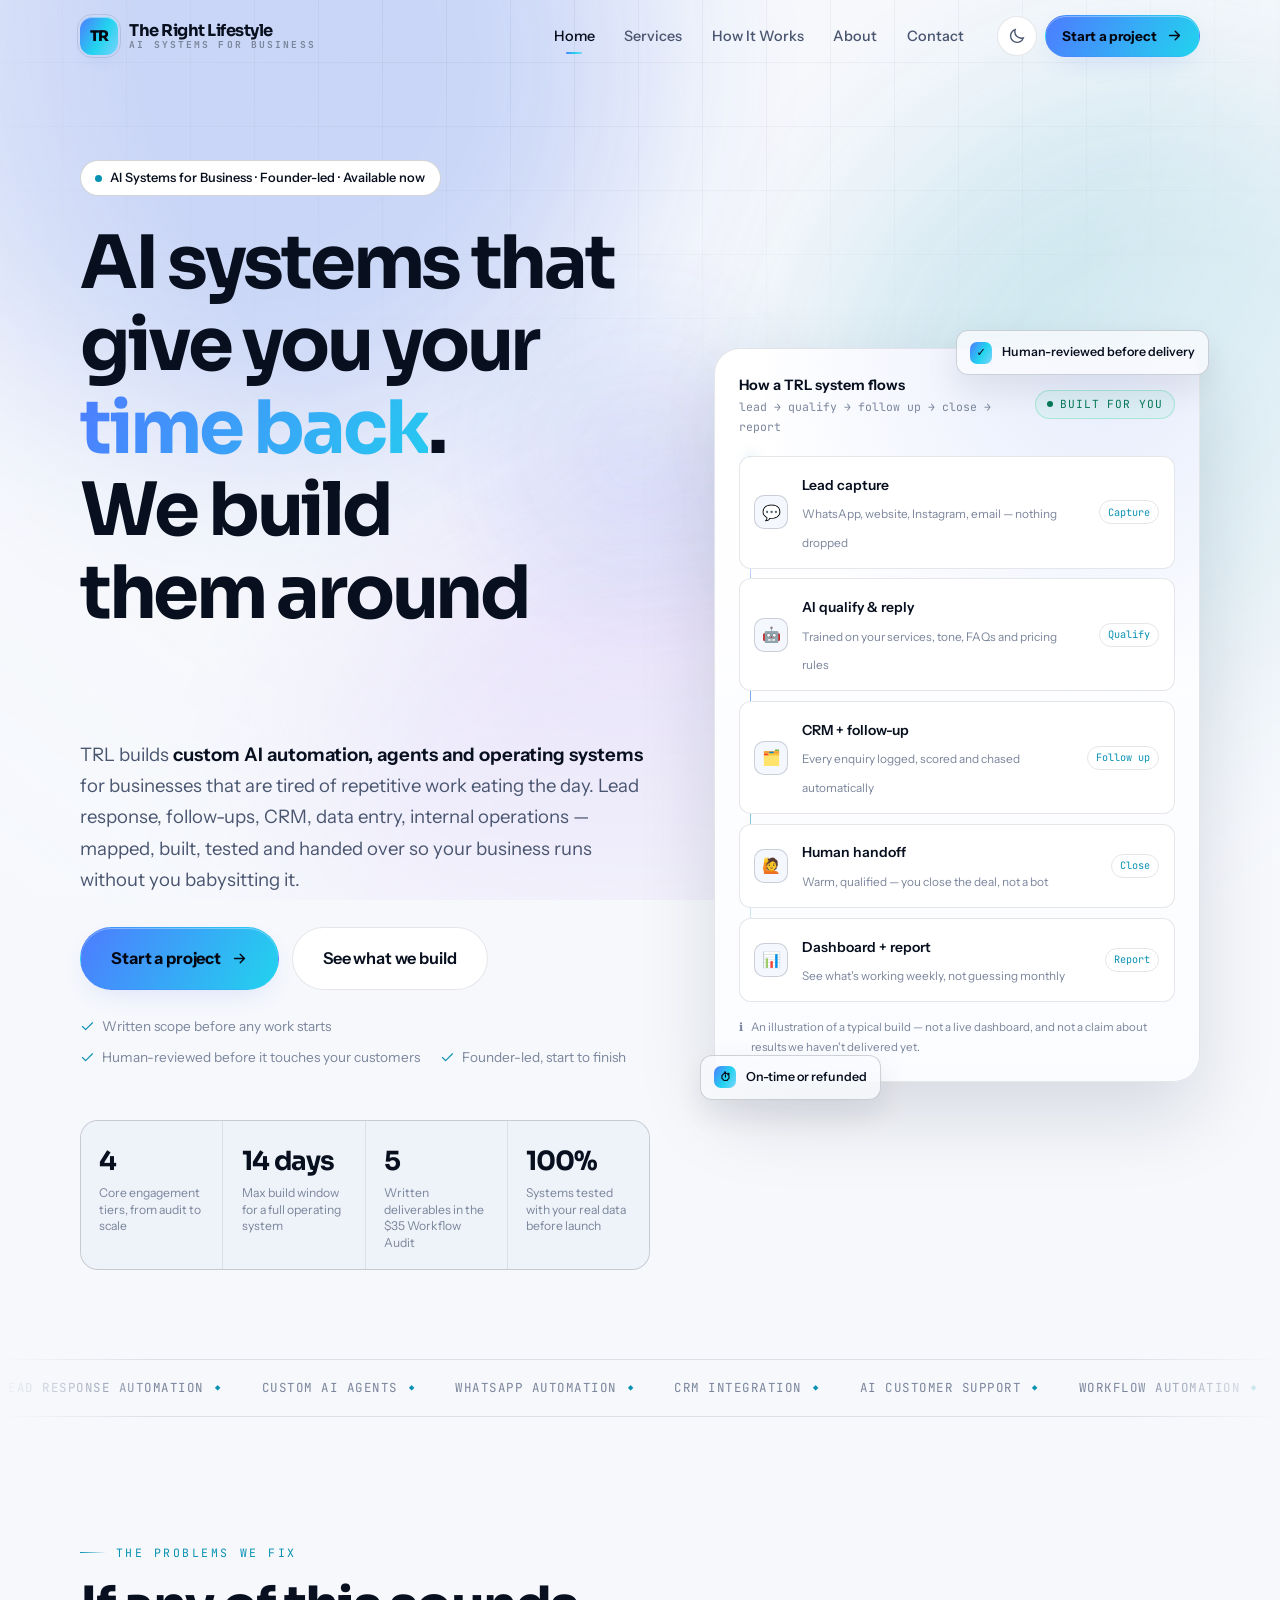
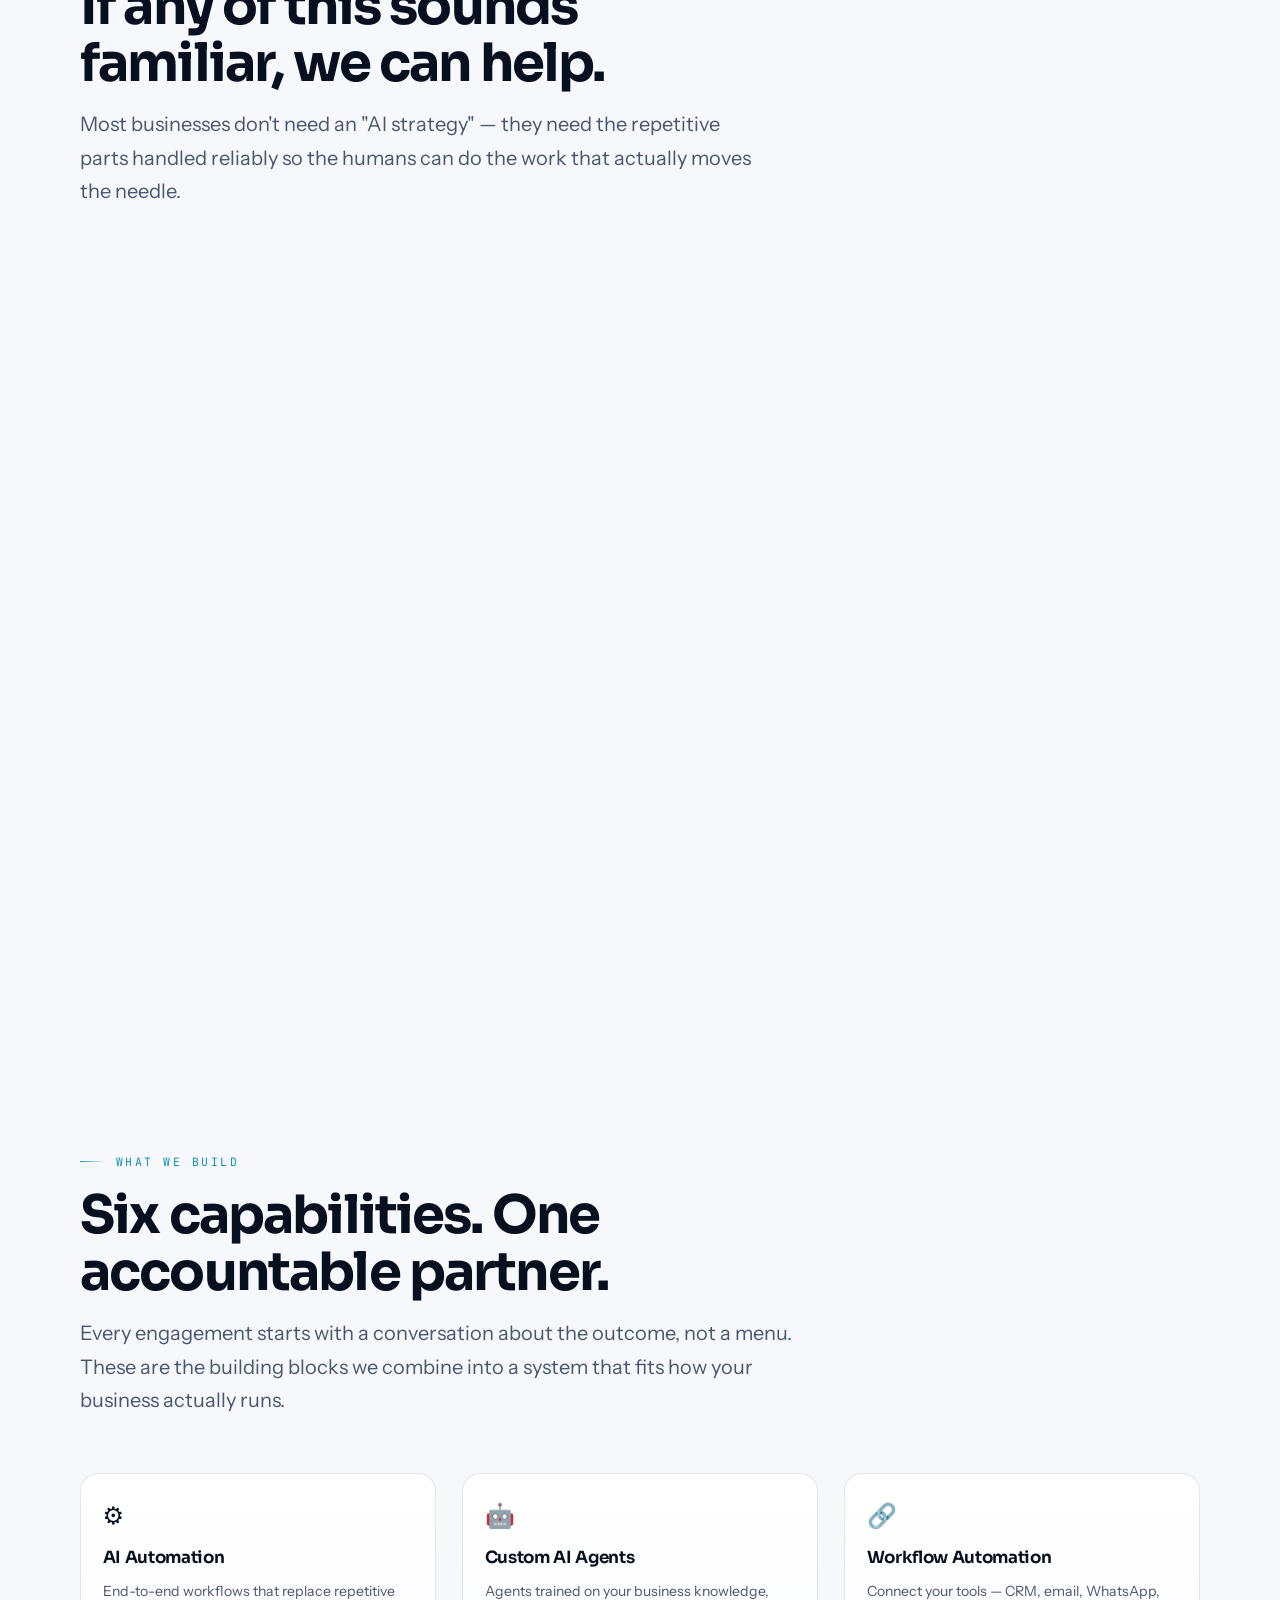
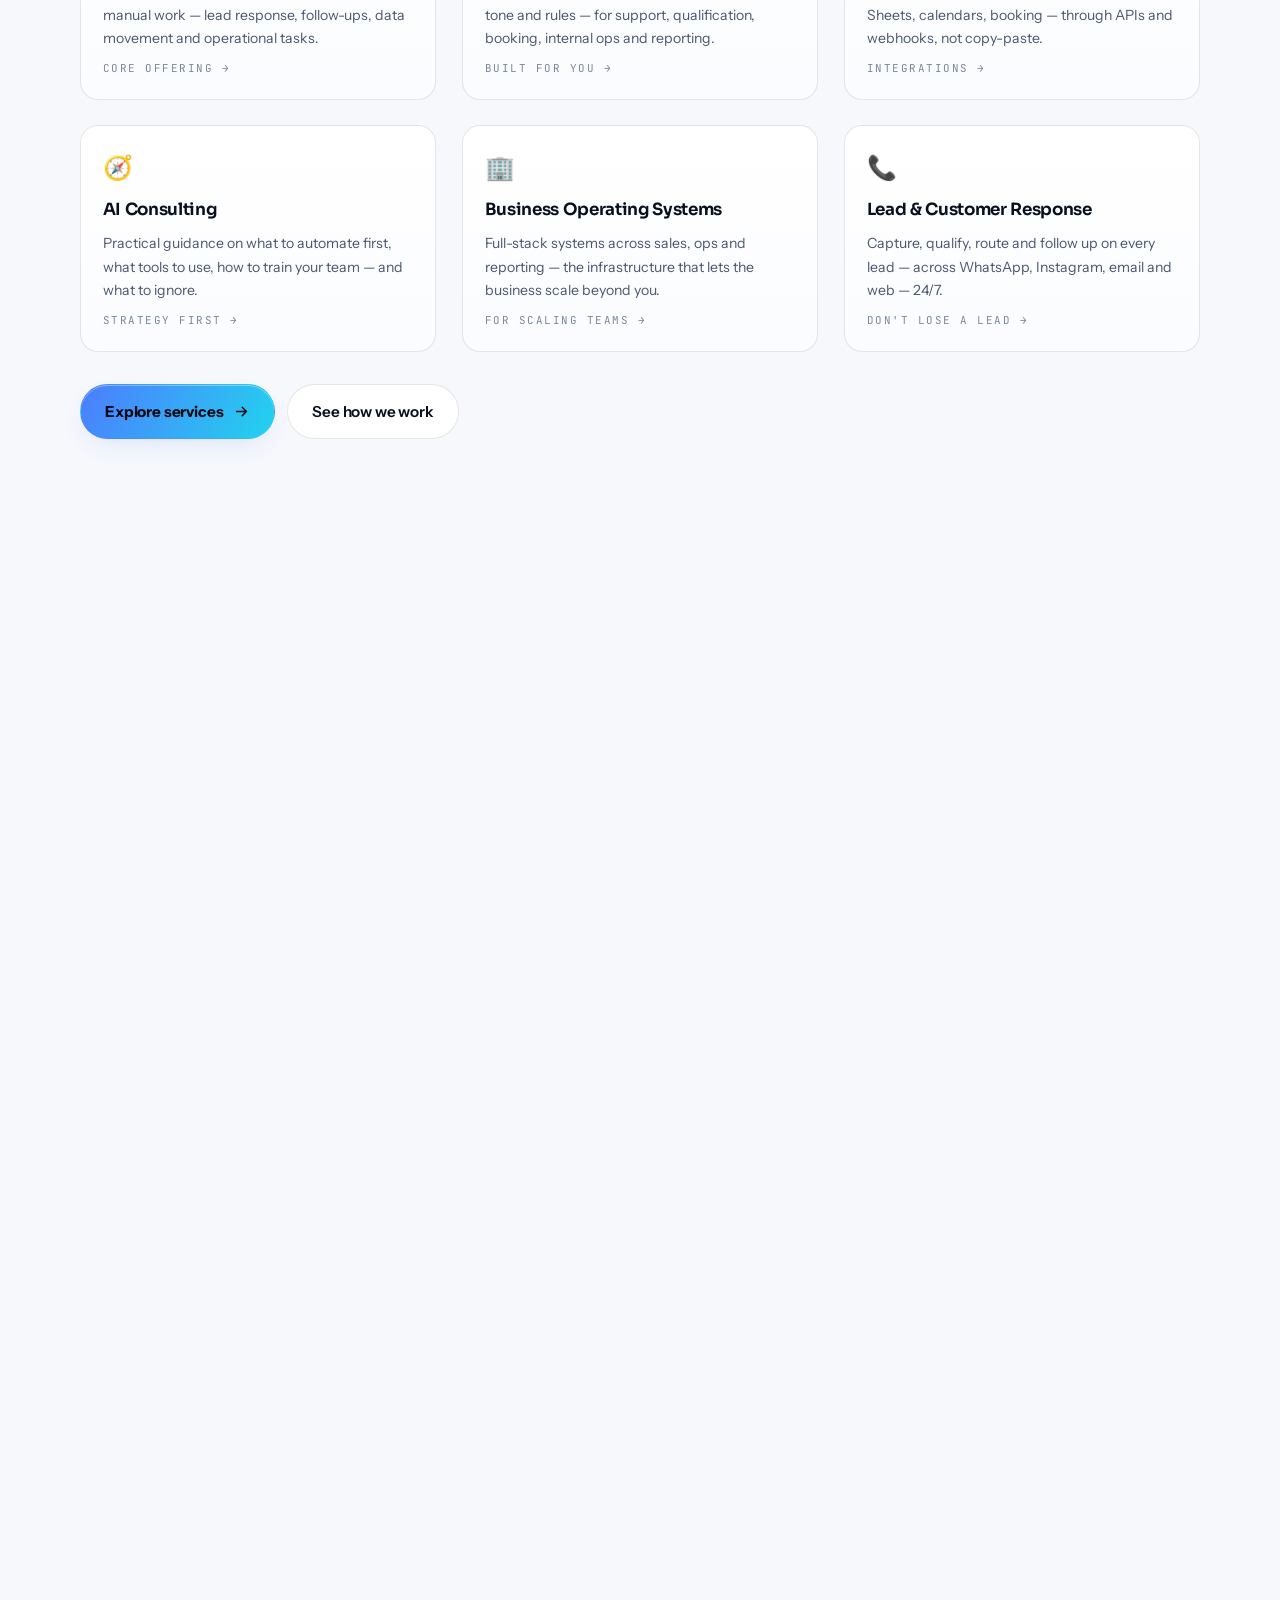
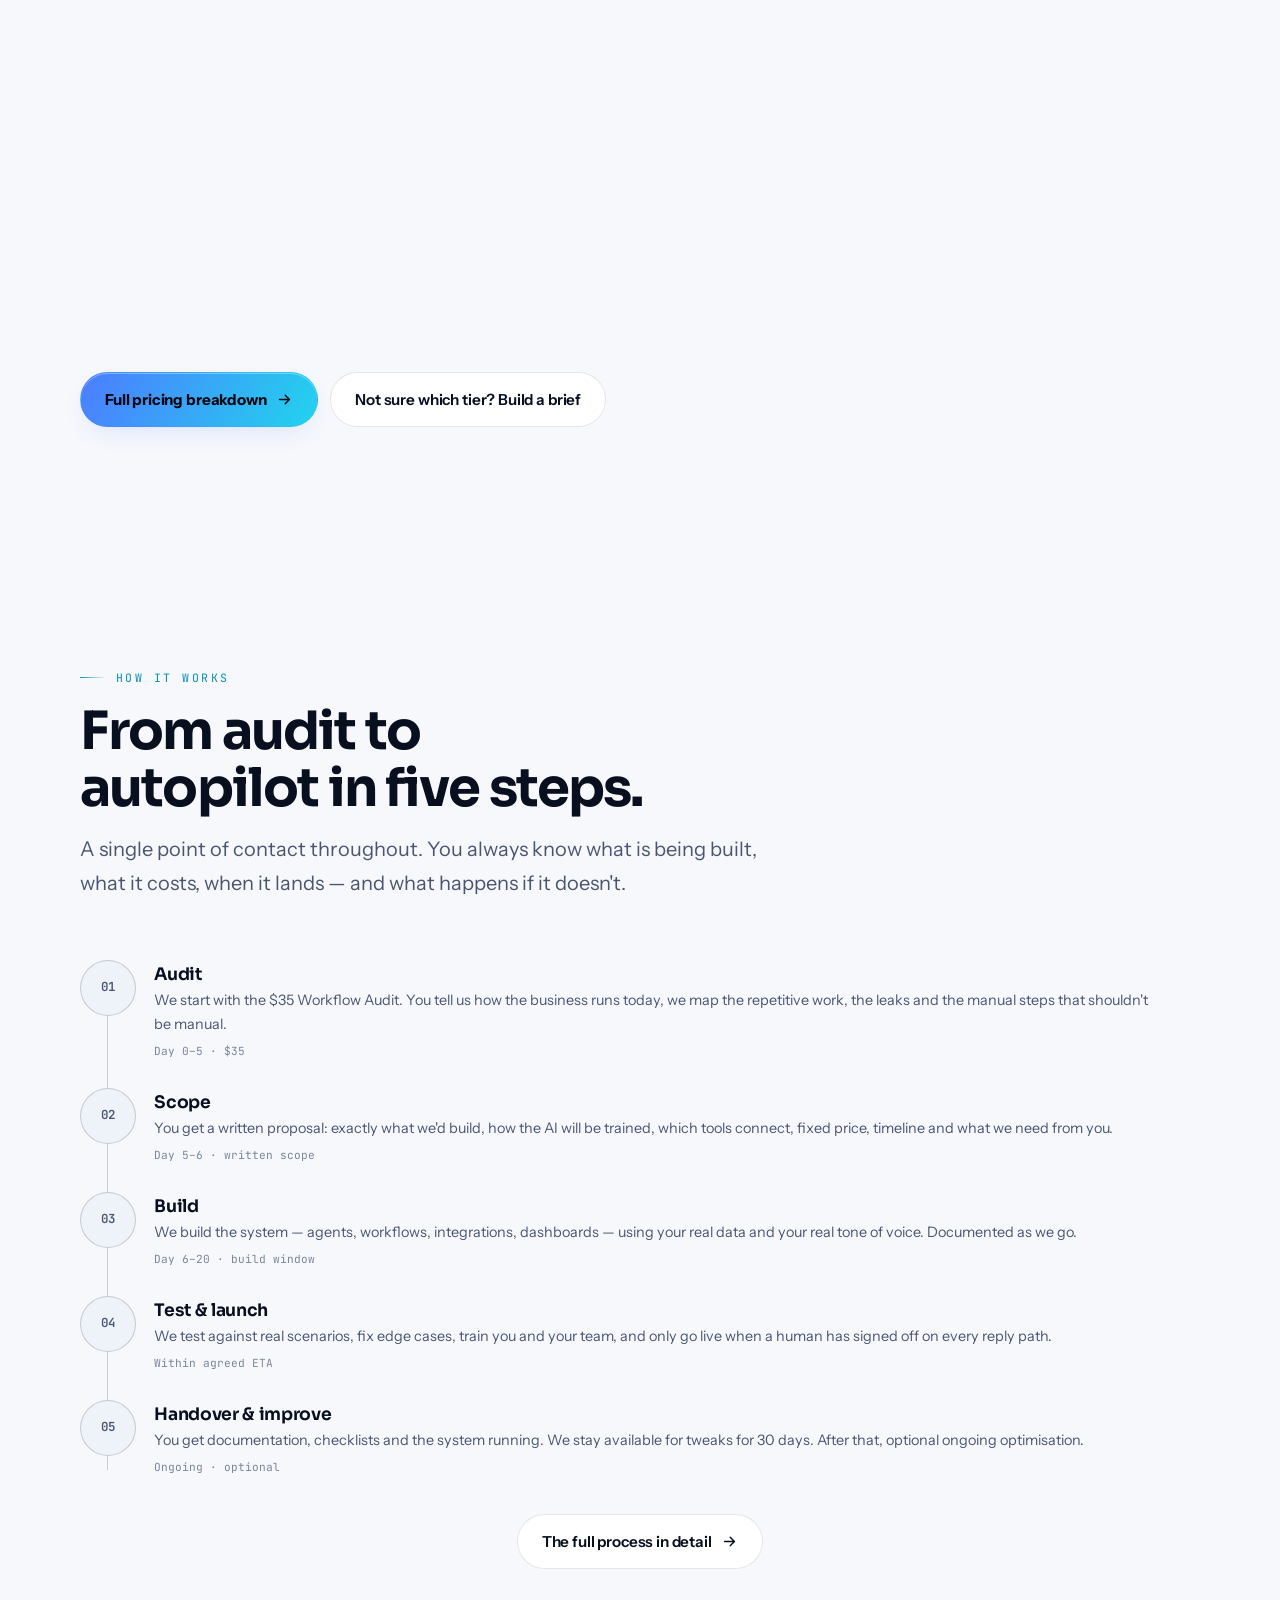
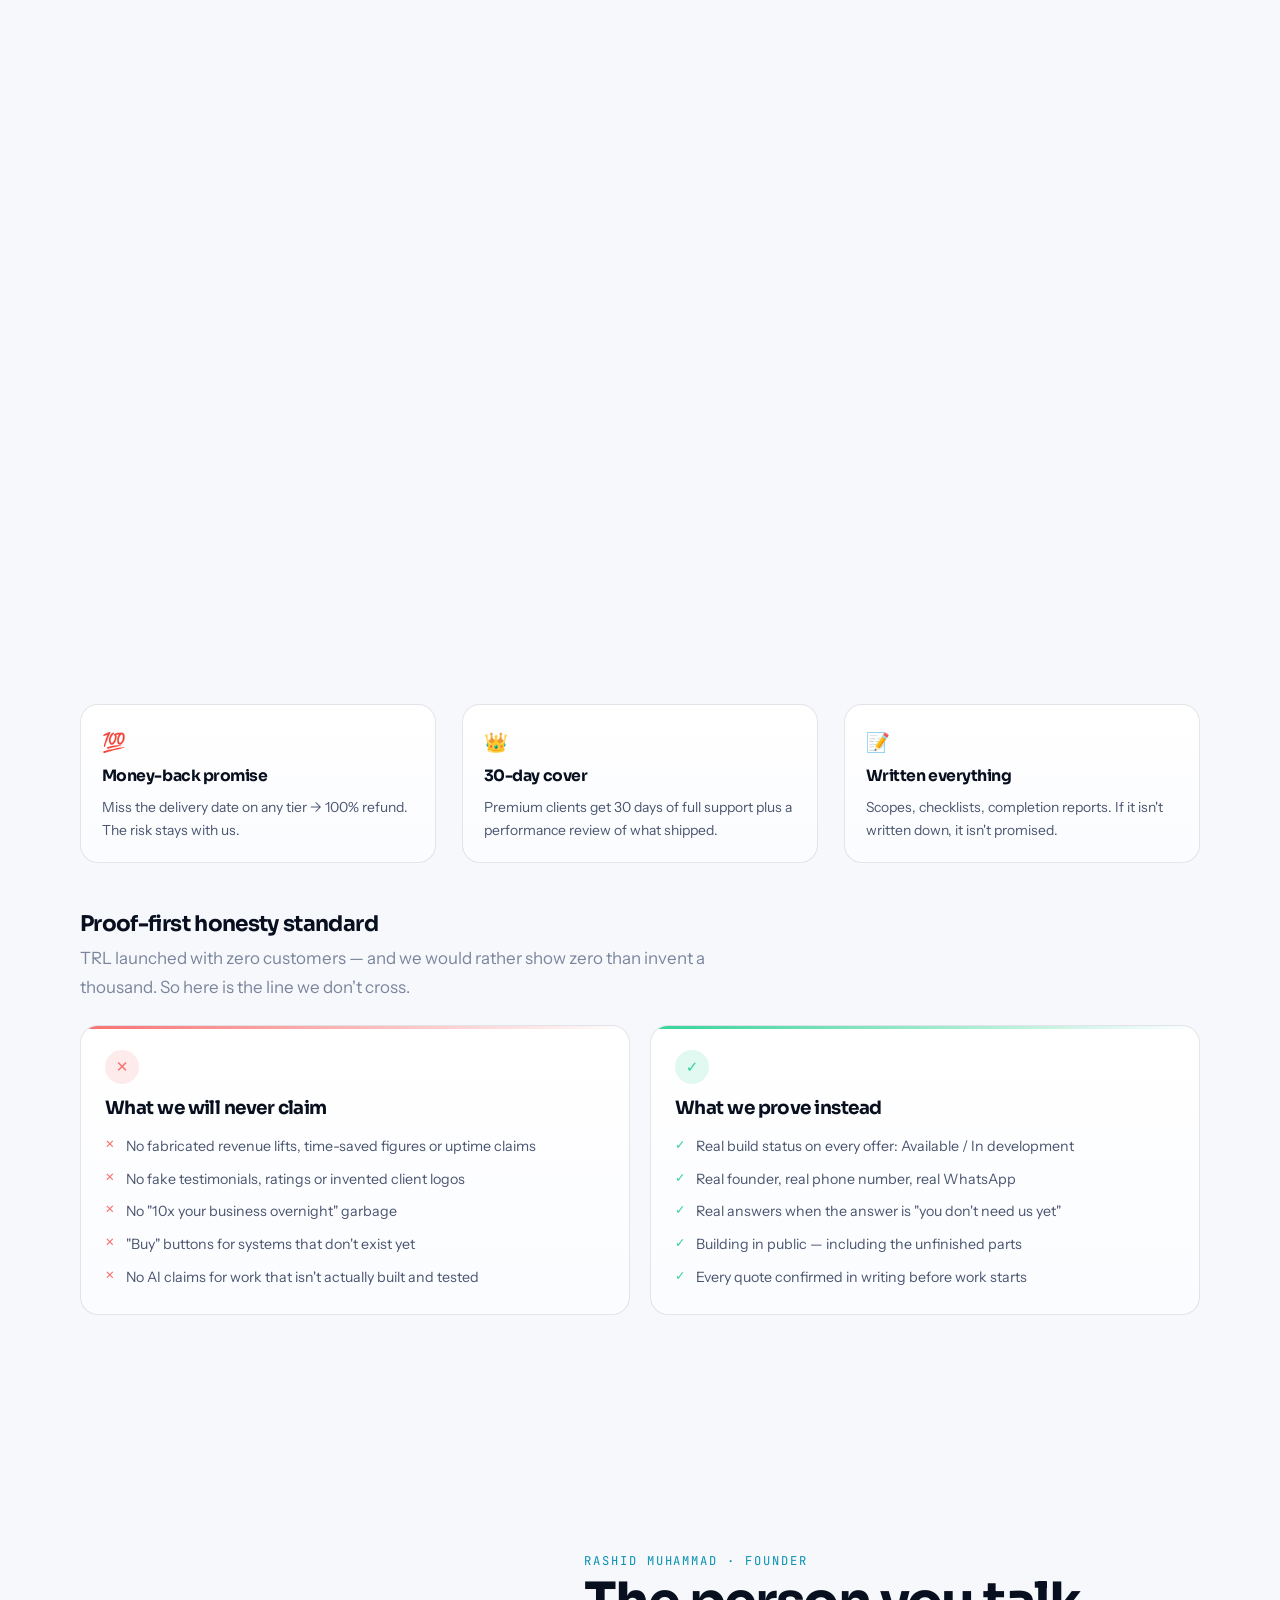
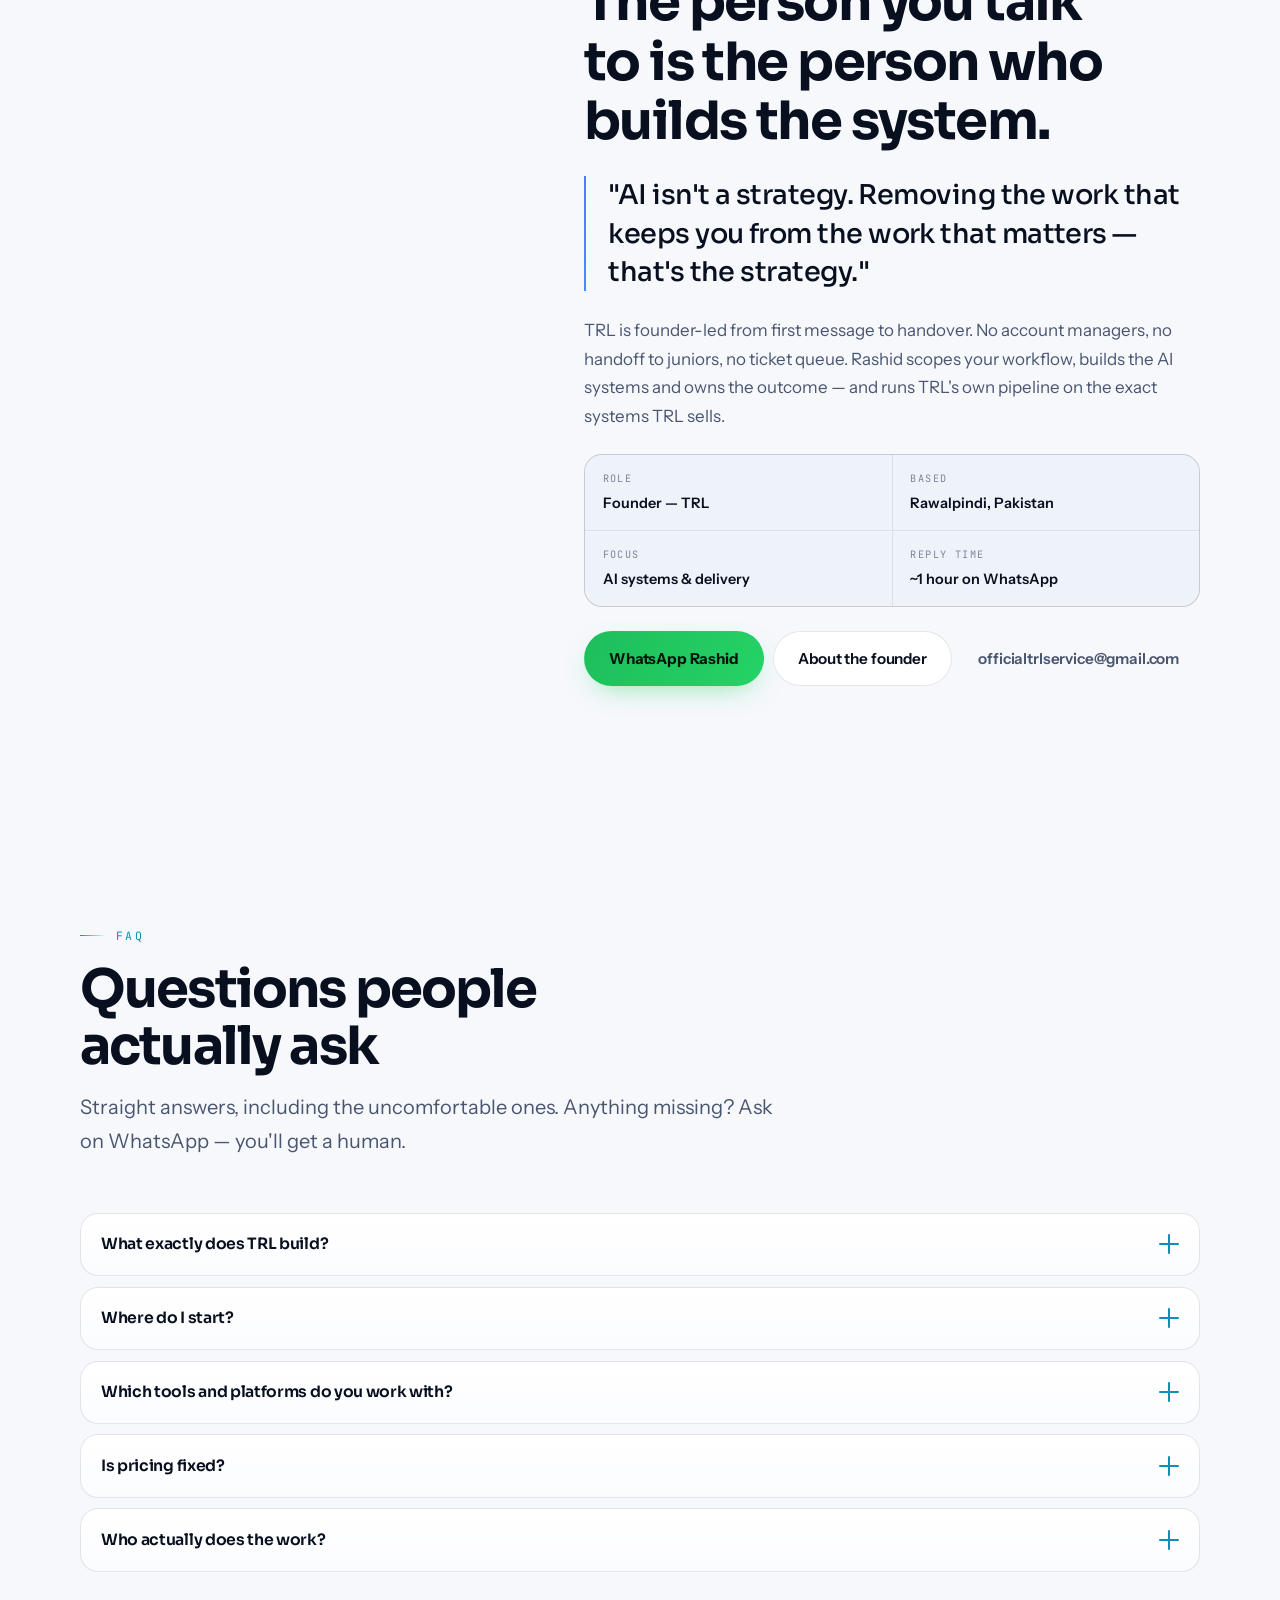
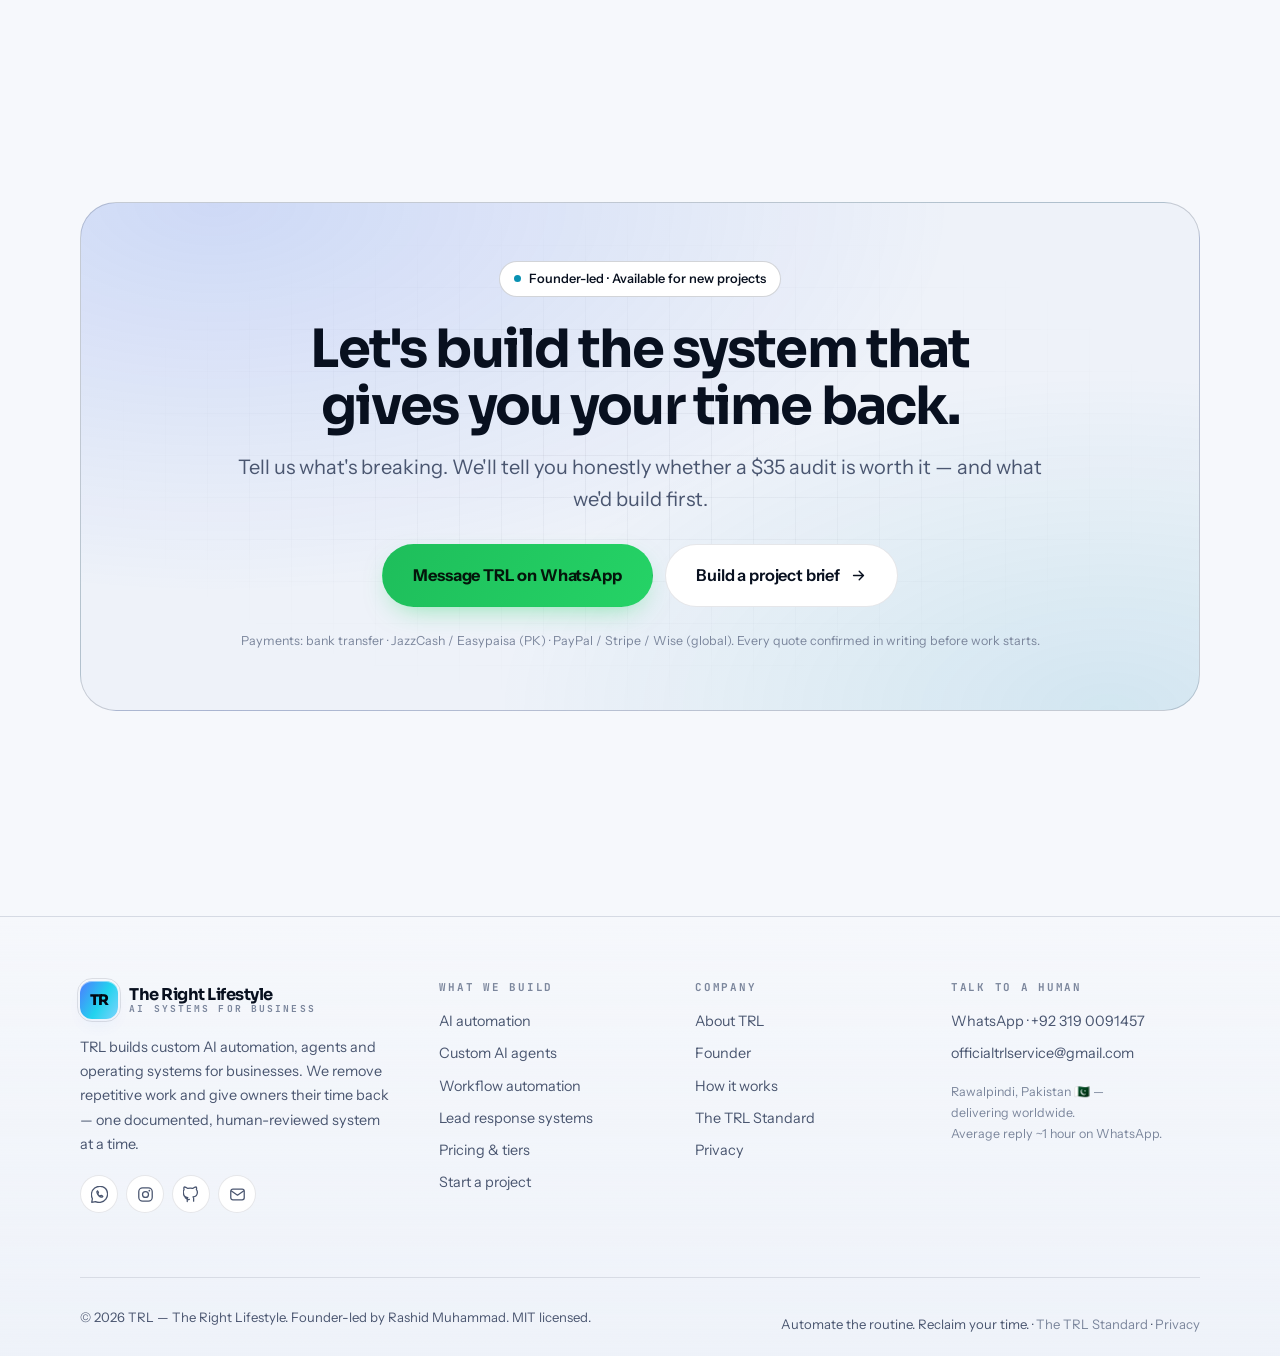
==== commit e2d1e5c0: "Reposition to AI-systems-first: narrow messaging, new IA, updated contact - Narrow TRL positioning f" ====
--- a/index.html
+++ b/index.html
@@ -3,8 +3,8 @@
 <head>
   <meta charset="UTF-8" />
   <meta name="viewport" content="width=device-width, initial-scale=1.0" />
-  <title>TRL — The Right Lifestyle | The Operating System for Ambition</title>
-  <meta name="description" content="TRL helps ambitious people and businesses learn faster, build smarter, automate work and grow without limits. Start with the $35 Micro Audit, or browse 23 productised AI, automation, web and business services." />
+  <title>TRL — AI Systems That Give Business Owners Their Time Back</title>
+  <meta name="description" content="TRL builds custom AI automation, agents and workflow systems for businesses. Lead response, CRM, follow-ups, operations — built around how your business actually runs. Start with a $35 audit." />
   <meta name="author" content="Rashid Muhammad — TRL" />
   <meta name="theme-color" content="#04060d" />
   <link rel="canonical" href="https://therightlifestyle.github.io/TRL-TheRightLifestyle/" />
@@ -12,13 +12,13 @@
 
   <meta property="og:type" content="website" />
   <meta property="og:site_name" content="TRL — The Right Lifestyle" />
-  <meta property="og:title" content="TRL — The Right Lifestyle | The Operating System for Ambition" />
-  <meta property="og:description" content="TRL helps ambitious people and businesses learn faster, build smarter, automate work and grow without limits. Start with the $35 Micro Audit, or browse 23 productised AI, automation, web and business services." />
+  <meta property="og:title" content="TRL — AI Systems That Give Business Owners Their Time Back" />
+  <meta property="og:description" content="Custom AI automation, agents and workflow systems for businesses. Lead response, CRM, follow-ups and operations — built around your actual workflows. Start with a $35 audit." />
   <meta property="og:url" content="https://therightlifestyle.github.io/TRL-TheRightLifestyle/" />
   <meta property="og:image" content="https://therightlifestyle.github.io/TRL-TheRightLifestyle/assets/og-cover.jpg" />
   <meta name="twitter:card" content="summary_large_image" />
-  <meta name="twitter:title" content="TRL — The Right Lifestyle | The Operating System for Ambition" />
-  <meta name="twitter:description" content="TRL helps ambitious people and businesses learn faster, build smarter, automate work and grow without limits. Start with the $35 Micro Audit, or browse 23 productised AI, automation, web and business services." />
+  <meta name="twitter:title" content="TRL — AI Systems That Give Business Owners Their Time Back" />
+  <meta name="twitter:description" content="Custom AI automation, agents and workflow systems for businesses. Built around your actual workflows. Start with a $35 audit." />
   <meta name="twitter:image" content="https://therightlifestyle.github.io/TRL-TheRightLifestyle/assets/og-cover.jpg" />
 
   <link rel="icon" href="favicon.svg" type="image/svg+xml" />
@@ -29,7 +29,7 @@
   <link href="https://fonts.googleapis.com/css2?family=Sora:wght@400;500;600;700;800&family=Instrument+Sans:ital,wght@0,400;0,500;0,600;0,700;1,400&family=JetBrains+Mono:wght@400;500;600&display=swap" rel="stylesheet" />
   <link rel="stylesheet" href="style.css" />
   <script>(function(){var r=document.documentElement;r.classList.add('js');try{var s=localStorage.getItem('trl-theme');var d=window.matchMedia('(prefers-color-scheme: light)').matches?'light':'dark';r.setAttribute('data-theme',s||d);}catch(e){r.setAttribute('data-theme','dark');}window.addEventListener('load',function(){setTimeout(function(){if(!document.body||!document.body.classList.contains('app-ready')){r.classList.remove('js');}},1600);});})();</script>
-  <script type="application/ld+json">{"@context":"https://schema.org","@graph":[{"@type":"ProfessionalService","@id":"https://therightlifestyle.github.io/TRL-TheRightLifestyle/#trl","name":"TRL — The Right Lifestyle","alternateName":"TRL","slogan":"The Operating System for Ambition","description":"TRL — The Right Lifestyle is a founder-led AI automation and digital services company. Done-for-you AI automation, websites, brand, business documents, content, tutoring and freelance task work — with a $35 Micro Audit as the honest starting point.","url":"https://therightlifestyle.github.io/TRL-TheRightLifestyle/","email":"rashidmuhammadamir@gmail.com","telephone":"+923190091457","areaServed":"Worldwide","priceRange":"$5–$1,999+","address":{"@type":"PostalAddress","addressLocality":"Rawalpindi","addressCountry":"PK"},"sameAs":["https://instagram.com/the.right.lifestyle","https://github.com/therightlifestyle"],"founder":{"@id":"https://therightlifestyle.github.io/TRL-TheRightLifestyle/#founder"},"makesOffer":[{"@type":"Offer","name":"Micro Audit","price":"35","priceCurrency":"USD"},{"@type":"Offer","name":"Automation — Starter","price":"299","priceCurrency":"USD"},{"@type":"Offer","name":"Automation — Growth OS","price":"799","priceCurrency":"USD"},{"@type":"Offer","name":"Automation — Premium Scale","price":"1999","priceCurrency":"USD"}]},{"@type":"Person","@id":"https://therightlifestyle.github.io/TRL-TheRightLifestyle/#founder","name":"Rashid Muhammad","jobTitle":"Founder","worksFor":{"@id":"https://therightlifestyle.github.io/TRL-TheRightLifestyle/#trl"},"email":"rashidmuhammadamir@gmail.com","url":"https://therightlifestyle.github.io/TRL-TheRightLifestyle/founder.html","knowsAbout":["AI automation","business systems","agentic workflows","CRM automation","web development","AI training"]},{"@type":"WebSite","@id":"https://therightlifestyle.github.io/TRL-TheRightLifestyle/#site","url":"https://therightlifestyle.github.io/TRL-TheRightLifestyle/","name":"TRL — The Right Lifestyle","publisher":{"@id":"https://therightlifestyle.github.io/TRL-TheRightLifestyle/#trl"}}]}</script>
+  <script type="application/ld+json">{"@context":"https://schema.org","@graph":[{"@type":"ProfessionalService","@id":"https://therightlifestyle.github.io/TRL-TheRightLifestyle/#trl","name":"TRL — The Right Lifestyle","alternateName":"TRL","description":"TRL builds custom AI automation, agents and workflow systems for businesses. We remove repetitive work and give owners their time back.","url":"https://therightlifestyle.github.io/TRL-TheRightLifestyle/","email":"officialtrlservice@gmail.com","telephone":"+923190091457","areaServed":"Worldwide","priceRange":"$35–$1,999+","address":{"@type":"PostalAddress","addressLocality":"Rawalpindi","addressCountry":"PK"},"sameAs":["https://instagram.com/the.right.lifestyle","https://github.com/therightlifestyle"],"founder":{"@id":"https://therightlifestyle.github.io/TRL-TheRightLifestyle/#founder"},"makesOffer":[{"@type":"Offer","name":"Workflow Audit","price":"35","priceCurrency":"USD"},{"@type":"Offer","name":"AI Automation — Starter","price":"299","priceCurrency":"USD"},{"@type":"Offer","name":"AI Automation — Growth OS","price":"799","priceCurrency":"USD"},{"@type":"Offer","name":"AI Automation — Premium Scale","price":"1999","priceCurrency":"USD"}]},{"@type":"Person","@id":"https://therightlifestyle.github.io/TRL-TheRightLifestyle/#founder","name":"Rashid Muhammad","jobTitle":"Founder","worksFor":{"@id":"https://therightlifestyle.github.io/TRL-TheRightLifestyle/#trl"},"email":"officialtrlservice@gmail.com","url":"https://therightlifestyle.github.io/TRL-TheRightLifestyle/about.html#founder","knowsAbout":["AI automation","custom AI agents","workflow automation","CRM automation","lead response systems","AI consulting","business operating systems"]},{"@type":"WebSite","@id":"https://therightlifestyle.github.io/TRL-TheRightLifestyle/#site","url":"https://therightlifestyle.github.io/TRL-TheRightLifestyle/","name":"TRL — The Right Lifestyle","publisher":{"@id":"https://therightlifestyle.github.io/TRL-TheRightLifestyle/#trl"}}]}</script>
 </head>
 <body>
 <a class="skip-link" href="#main">Skip to content</a>
@@ -49,16 +49,16 @@
       <span class="brand-mark" aria-hidden="true">TR</span>
       <span class="brand-text">
         <span class="brand-name">The Right Lifestyle</span>
-        <span class="brand-sub">Rawalpindi → Dubai</span>
+        <span class="brand-sub">AI Systems for Business</span>
       </span>
     </a>
-    <nav class="nav-links" aria-label="Primary"><a class="nav-link active" href="index.html" aria-current="page">Home</a><a class="nav-link" href="services.html">Services</a><a class="nav-link" href="pricing.html">Pricing</a><a class="nav-link" href="founder.html">Founder</a><a class="nav-link" href="about.html">About</a><a class="nav-link" href="contact.html">Contact</a></nav>
+    <nav class="nav-links" aria-label="Primary"><a class="nav-link active" href="index.html" aria-current="page">Home</a><a class="nav-link" href="services.html">Services</a><a class="nav-link" href="how.html">How It Works</a><a class="nav-link" href="about.html">About</a><a class="nav-link" href="contact.html">Contact</a></nav>
     <div class="nav-actions">
       <button class="icon-btn" type="button" data-theme-toggle aria-label="Toggle colour theme">
         <svg class="icon-sun" viewBox="0 0 24 24" fill="none" stroke="currentColor" stroke-width="1.8" stroke-linecap="round" aria-hidden="true"><circle cx="12" cy="12" r="4.2"/><path d="M12 2v2.4M12 19.6V22M2 12h2.4M19.6 12H22M4.9 4.9l1.7 1.7M17.4 17.4l1.7 1.7M19.1 4.9l-1.7 1.7M6.6 17.4l-1.7 1.7"/></svg>
         <svg class="icon-moon" viewBox="0 0 24 24" fill="none" stroke="currentColor" stroke-width="1.8" stroke-linecap="round" aria-hidden="true"><path d="M20.5 14.4A8.6 8.6 0 0 1 9.6 3.5a8.7 8.7 0 1 0 10.9 10.9Z"/></svg>
       </button>
-      <a class="btn btn-primary btn-sm btn-arrow" href="contact.html">Start a brief <svg viewBox="0 0 24 24" fill="none" stroke="currentColor" stroke-width="2" stroke-linecap="round" stroke-linejoin="round" aria-hidden="true"><path d="M5 12h14M13 6l6 6-6 6"/></svg></a>
+      <a class="btn btn-primary btn-sm btn-arrow" href="contact.html#brief">Start a project <svg viewBox="0 0 24 24" fill="none" stroke="currentColor" stroke-width="2" stroke-linecap="round" stroke-linejoin="round" aria-hidden="true"><path d="M5 12h14M13 6l6 6-6 6"/></svg></a>
       <button class="icon-btn menu-btn" type="button" aria-label="Open menu" aria-controls="drawer" aria-expanded="false">
         <span class="bars" aria-hidden="true"><span></span><span></span><span></span></span>
       </button>
@@ -67,11 +67,11 @@
 </header>
 
 <div class="drawer" id="drawer" role="dialog" aria-modal="true" aria-label="Menu">
-  <nav class="drawer-links" aria-label="Mobile"><a href="index.html" class="active"><span class="idx">01</span><span>Home</span></a><a href="services.html"><span class="idx">02</span><span>Services</span></a><a href="pricing.html"><span class="idx">03</span><span>Pricing</span></a><a href="founder.html"><span class="idx">04</span><span>Founder</span></a><a href="about.html"><span class="idx">05</span><span>About</span></a><a href="contact.html"><span class="idx">06</span><span>Contact</span></a></nav>
+  <nav class="drawer-links" aria-label="Mobile"><a href="index.html" class="active"><span class="idx">01</span><span>Home</span></a><a href="services.html"><span class="idx">02</span><span>Services</span></a><a href="how.html"><span class="idx">03</span><span>How It Works</span></a><a href="about.html"><span class="idx">04</span><span>About</span></a><a href="contact.html"><span class="idx">05</span><span>Contact</span></a></nav>
   <div></div>
   <div class="drawer-foot">
-    <a class="btn btn-wa btn-block" href="https://wa.me/923190091457?text=Hi%20Rashid%20%E2%80%94%20I%20found%20TRL%20online%20and%20I%20would%20like%20to%20talk%20about%20a%20project." target="_blank" rel="noopener">Message TRL on WhatsApp</a>
-    <a class="btn btn-ghost btn-block" href="index.html#pricing">See pricing</a>
+    <a class="btn btn-wa btn-block" href="https://wa.me/923190091457?text=Hi%20Rashid%20%E2%80%94%20I%20found%20TRL%20online%20and%20I%20would%20like%20to%20talk%20about%20an%20AI%20system%20for%20my%20business." target="_blank" rel="noopener">Message TRL on WhatsApp</a>
+    <a class="btn btn-ghost btn-block" href="services.html">See what we build</a>
     <p class="tiny">Founder-led by Rashid Muhammad · average reply ~1 hour</p>
   </div>
 </div>
@@ -80,33 +80,33 @@
   <div class="wrap">
     <div class="hero-inner">
       <div>
-        <span class="chip chip-accent hero-badge" data-reveal><span class="dot" aria-hidden="true"></span> Phase 1 · Foundation · Building in public</span>
+        <span class="chip chip-accent hero-badge" data-reveal><span class="dot" aria-hidden="true"></span> AI Systems for Business · Founder-led · Available now</span>
         <h1 class="hero-title" data-reveal style="--d:60ms">
-          <span class="line">The operating system</span>
-          <span class="line">for <span class="grad">ambition</span>.</span>
-          <span class="line">Turn goals into <span class="rotator" aria-hidden="true"><span>execution.</span><span>automation.</span><span>systems.</span><span>momentum.</span></span></span>
+          <span class="line">AI systems that</span>
+          <span class="line">give you your <span class="grad">time back</span>.</span>
+          <span class="line">We build them around <span class="rotator" aria-hidden="true"><span>your actual workflows.</span><span>how your team works.</span><span>real customer journeys.</span><span>the business you run.</span></span></span>
         </h1>
         <p class="hero-lead" data-reveal style="--d:120ms">
-          TRL helps ambitious people and businesses <strong>learn faster, build smarter, automate the repetitive and grow without limits</strong> —
-          done-for-you AI systems and digital services today, compounding into one platform tomorrow.
+          TRL builds <strong>custom AI automation, agents and operating systems</strong> for businesses that are tired of repetitive work eating the day.
+          Lead response, follow-ups, CRM, data entry, internal operations — mapped, built, tested and handed over so your business runs without you babysitting it.
         </p>
         <div class="hero-cta" data-reveal style="--d:180ms">
-          <a class="btn btn-primary btn-lg btn-arrow" href="#pricing">Start with the $35 Micro Audit <svg viewBox="0 0 24 24" fill="none" stroke="currentColor" stroke-width="2" stroke-linecap="round" stroke-linejoin="round" aria-hidden="true"><path d="M5 12h14M13 6l6 6-6 6"/></svg></a>
-          <a class="btn btn-ghost btn-lg" href="services.html">Explore the 23 services</a>
+          <a class="btn btn-primary btn-lg btn-arrow" href="contact.html#brief">Start a project <svg viewBox="0 0 24 24" fill="none" stroke="currentColor" stroke-width="2" stroke-linecap="round" stroke-linejoin="round" aria-hidden="true"><path d="M5 12h14M13 6l6 6-6 6"/></svg></a>
+          <a class="btn btn-ghost btn-lg" href="services.html">See what we build</a>
         </div>
         <div class="hero-meta" data-reveal style="--d:240ms">
-          <span><svg viewBox="0 0 24 24" width="18" height="18" fill="none" stroke="currentColor" stroke-width="1.8" stroke-linecap="round" stroke-linejoin="round" aria-hidden="true"><path d="M20 6 9 17l-5-5"/></svg> Written scope before work starts</span>
-          <span><svg viewBox="0 0 24 24" width="18" height="18" fill="none" stroke="currentColor" stroke-width="1.8" stroke-linecap="round" stroke-linejoin="round" aria-hidden="true"><path d="M20 6 9 17l-5-5"/></svg> On-time or money back</span>
+          <span><svg viewBox="0 0 24 24" width="18" height="18" fill="none" stroke="currentColor" stroke-width="1.8" stroke-linecap="round" stroke-linejoin="round" aria-hidden="true"><path d="M20 6 9 17l-5-5"/></svg> Written scope before any work starts</span>
+          <span><svg viewBox="0 0 24 24" width="18" height="18" fill="none" stroke="currentColor" stroke-width="1.8" stroke-linecap="round" stroke-linejoin="round" aria-hidden="true"><path d="M20 6 9 17l-5-5"/></svg> Human-reviewed before it touches your customers</span>
           <span><svg viewBox="0 0 24 24" width="18" height="18" fill="none" stroke="currentColor" stroke-width="1.8" stroke-linecap="round" stroke-linejoin="round" aria-hidden="true"><path d="M20 6 9 17l-5-5"/></svg> Founder-led, start to finish</span>
         </div>
-        <div class="stat-row" data-reveal="scale" style="--d:300ms"><div class="stat"><div class="stat-num"><span data-count="23" data-suffix="">23</span></div><div class="stat-label">Productised services you can order today</div></div><div class="stat"><div class="stat-num"><span data-count="3" data-suffix="">3</span></div><div class="stat-label">Automation tiers, 1–14 day delivery</div></div><div class="stat"><div class="stat-num"><span data-count="5" data-suffix="">5</span></div><div class="stat-label">Written deliverables in the $35 Micro Audit</div></div><div class="stat"><div class="stat-num"><span data-count="100" data-suffix="%">100</span></div><div class="stat-label">Scopes written before work starts</div></div></div>
+        <div class="stat-row" data-reveal="scale" style="--d:300ms"><div class="stat"><div class="stat-num"><span data-count="4" data-suffix=""></span></div><div class="stat-label">Core engagement tiers, from audit to scale</div></div><div class="stat"><div class="stat-num"><span data-count="14" data-suffix=" days"></span></div><div class="stat-label">Max build window for a full operating system</div></div><div class="stat"><div class="stat-num"><span data-count="5" data-suffix=""></span></div><div class="stat-label">Written deliverables in the $35 Workflow Audit</div></div><div class="stat"><div class="stat-num"><span data-count="100" data-suffix="%"></span></div><div class="stat-label">Systems tested with your real data before launch</div></div></div>
       </div>
       <div class="hero-visual" data-reveal="right" style="--d:160ms">
         <div class="flow-card tilt" data-tilt="4">
           <div class="flow-head">
             <div>
-              <div class="flow-title">How a TRL automation flows</div>
-              <div class="flow-sub">lead → qualify → follow up → close</div>
+              <div class="flow-title">How a TRL system flows</div>
+              <div class="flow-sub">lead → qualify → follow up → close → report</div>
             </div>
             <span class="status live">Built for you</span>
           </div>
@@ -115,11 +115,11 @@
             <span class="flow-pulse" aria-hidden="true"></span>
             <div class="flow-row">
         <span class="flow-ico" aria-hidden="true">💬</span>
-        <span><span class="flow-name">Lead capture</span><br><span class="flow-desc">WhatsApp, website, Instagram — nothing dropped</span></span>
+        <span><span class="flow-name">Lead capture</span><br><span class="flow-desc">WhatsApp, website, Instagram, email — nothing dropped</span></span>
         <span class="flow-tag">Capture</span>
       </div><div class="flow-row">
         <span class="flow-ico" aria-hidden="true">🤖</span>
-        <span><span class="flow-name">AI qualify & reply</span><br><span class="flow-desc">Trained on your services, FAQs and pricing rules</span></span>
+        <span><span class="flow-name">AI qualify &amp; reply</span><br><span class="flow-desc">Trained on your services, tone, FAQs and pricing rules</span></span>
         <span class="flow-tag">Qualify</span>
       </div><div class="flow-row">
         <span class="flow-ico" aria-hidden="true">🗂️</span>
@@ -144,100 +144,100 @@
   </div>
 </section>
 <div class="marquee" aria-hidden="true">
-  <div class="marquee-track" data-clone data-speed="42"><span class="mq-item">Social media captions</span><span class="mq-item">SEO blog writing</span><span class="mq-item">Product descriptions</span><span class="mq-item">Short-form video scripts</span><span class="mq-item">Business idea validation</span><span class="mq-item">Market research report</span><span class="mq-item">Business plan</span><span class="mq-item">Go-to-market strategy</span><span class="mq-item">AI-assisted logo design</span><span class="mq-item">Poster or flyer design</span><span class="mq-item">Social media design pack</span><span class="mq-item">Brand identity kit</span><span class="mq-item">WhatsApp lead automation</span><span class="mq-item">Email system setup</span><span class="mq-item">Workflow automation setup</span><span class="mq-item">AI assistant setup</span><span class="mq-item">30-day learning plan</span><span class="mq-item">Career roadmap</span><span class="mq-item">Productivity system</span><span class="mq-item">Company profile</span><span class="mq-item">Presentation deck</span><span class="mq-item">Proposal template</span><span class="mq-item">Business templates pack</span><span class="mq-item">Micro Audit</span><span class="mq-item">Automation — Starter</span><span class="mq-item">Growth OS</span><span class="mq-item">Premium Scale</span><span class="mq-item">Websites</span><span class="mq-item">AI coaching</span><span class="mq-item">Tutoring & mentorship</span><span class="mq-item">Freelance tasks</span></div>
+  <div class="marquee-track" data-clone data-speed="42"><span class="mq-item">Lead response automation</span><span class="mq-item">Custom AI agents</span><span class="mq-item">WhatsApp automation</span><span class="mq-item">CRM integration</span><span class="mq-item">AI customer support</span><span class="mq-item">Workflow automation</span><span class="mq-item">Email follow-up sequences</span><span class="mq-item">Data entry automation</span><span class="mq-item">AI consulting</span><span class="mq-item">Business operating systems</span><span class="mq-item">Team training on AI tools</span><span class="mq-item">Custom dashboards &amp; reporting</span><span class="mq-item">Appointment booking systems</span><span class="mq-item">Internal knowledge bases</span><span class="mq-item">AI-assisted sales</span><span class="mq-item">Workflow Audit</span><span class="mq-item">Starter builds</span><span class="mq-item">Growth OS</span><span class="mq-item">Premium Scale</span></div>
 </div>
-<section class="section" id="today" aria-labelledby="today-h">
+<section class="section" id="problems" aria-labelledby="prob-h">
   <div class="wrap">
     <div class="sec-head" data-reveal>
-      <span class="sec-label">Start today</span>
-      <h2 class="sec-title" id="today-h">What you can order right now.</h2>
-      <p class="sec-sub">No vaporware and no "coming soon" buttons. Everything below is being delivered today, with written scopes and honest timelines.</p>
-    </div>
-    <div class="grid g-2"><article class="card spotlight" data-reveal>
-      <span class="card-icon" aria-hidden="true">🔍</span>
-      <h3 class="card-title">Micro Audit</h3>
-      <p class="mono small" style="color:var(--accent-2)">$35 / PKR 9,900</p>
-      <p class="card-text mt-4">Five written deliverables in 3–5 business days: where enquiries leak, which hours are eaten, what to fix first — and what not to spend on yet.</p>
-      <a class="card-link" href="pricing.html#audit">Read the audit detail <svg viewBox="0 0 24 24" fill="none" stroke="currentColor" stroke-width="2" stroke-linecap="round" stroke-linejoin="round" aria-hidden="true"><path d="M5 12h14M13 6l6 6-6 6"/></svg></a>
+      <span class="sec-label">The problems we fix</span>
+      <h2 class="sec-title" id="prob-h">If any of this sounds familiar, we can help.</h2>
+      <p class="sec-sub">Most businesses don't need an "AI strategy" — they need the repetitive parts handled reliably so the humans can do the work that actually moves the needle.</p>
+    </div>
+    <div class="grid g-3"><article class="card spotlight" data-reveal>
+      <span class="card-icon" aria-hidden="true">📥</span>
+      <h3 class="card-title">Leads slipping through</h3>
+      <p class="card-text mt-4">Enquiries from WhatsApp, Instagram and the website landing in different places, getting replies hours late or not at all. We connect them into one qualified pipeline with instant, on-brand AI response.</p>
     </article><article class="card spotlight" data-reveal>
-      <span class="card-icon" aria-hidden="true">⚙️</span>
-      <h3 class="card-title">AI Automation</h3>
-      <p class="mono small" style="color:var(--accent-2)">from $299</p>
-      <p class="card-text mt-4">Done-for-you systems: lead capture, AI replies trained on your business, CRM, follow-up sequences, dashboards. Human-reviewed before it touches a customer.</p>
-      <a class="card-link" href="services.html#automation">See the three tiers <svg viewBox="0 0 24 24" fill="none" stroke="currentColor" stroke-width="2" stroke-linecap="round" stroke-linejoin="round" aria-hidden="true"><path d="M5 12h14M13 6l6 6-6 6"/></svg></a>
+      <span class="card-icon" aria-hidden="true">🔁</span>
+      <h3 class="card-title">The same tasks, every day</h3>
+      <p class="card-text mt-4">Invoices, follow-ups, data entry, scheduling, status updates, report pulling — work a human shouldn't be doing at your labour cost. We map it, automate it and hand you a documented system.</p>
     </article><article class="card spotlight" data-reveal>
-      <span class="card-icon" aria-hidden="true">🛎️</span>
-      <h3 class="card-title">23 productised services</h3>
-      <p class="mono small" style="color:var(--accent-2)">from $5</p>
-      <p class="card-text mt-4">Six practices, one catalog, one point of contact. Automation, websites, design, documents, content, tutoring and freelance task work — scoped and priced upfront.</p>
-      <a class="card-link" href="services.html#catalog">Browse the catalog <svg viewBox="0 0 24 24" fill="none" stroke="currentColor" stroke-width="2" stroke-linecap="round" stroke-linejoin="round" aria-hidden="true"><path d="M5 12h14M13 6l6 6-6 6"/></svg></a>
+      <span class="card-icon" aria-hidden="true">🧩</span>
+      <h3 class="card-title">Tools that don't talk to each other</h3>
+      <p class="card-text mt-4">A spreadsheet here, WhatsApp there, a CRM nobody updates, an email tool and a booking page that don't connect. We wire them together through APIs and webhooks instead of copy-paste.</p>
     </article><article class="card spotlight" data-reveal>
-      <span class="card-icon" aria-hidden="true">🧘</span>
-      <h3 class="card-title">Free tools you can use now</h3>
-      <p class="mono small" style="color:var(--accent-2)">$0</p>
-      <p class="card-text mt-4">TRL Focus — private, browser-local daily execution for priorities, habits and reflection. Lead OS — a local-first pipeline workspace. No account, no cloud.</p>
-      <a class="card-link" href="https://therightlifestyle.github.io/TRL-1/focus.html" target="_blank" rel="noopener">Open TRL Focus <svg viewBox="0 0 24 24" fill="none" stroke="currentColor" stroke-width="2" stroke-linecap="round" stroke-linejoin="round" aria-hidden="true"><path d="M5 12h14M13 6l6 6-6 6"/></svg></a>
+      <span class="card-icon" aria-hidden="true">🌙</span>
+      <h3 class="card-title">You can't be online 24/7</h3>
+      <p class="card-text mt-4">Customers message at midnight, on weekends, during meetings. An AI agent trained on your business handles the 80% repeat questions, qualifies the lead and only hands off when a human is needed.</p>
+    </article><article class="card spotlight" data-reveal>
+      <span class="card-icon" aria-hidden="true">📊</span>
+      <h3 class="card-title">No visibility into what's working</h3>
+      <p class="card-text mt-4">You know you're busy but not where leads come from, how fast replies go out or what converts. We build dashboards that update automatically instead of monthly manual reports.</p>
+    </article><article class="card spotlight" data-reveal>
+      <span class="card-icon" aria-hidden="true">👑</span>
+      <h3 class="card-title">The bottleneck is you</h3>
+      <p class="card-text mt-4">Nothing ships, nothing gets replied to, nothing moves unless you personally do it. That caps how big the business can get. We build operating systems that let the company run without you in every message.</p>
     </article></div>
   </div>
 </section>
 <section class="section" id="services-overview" aria-labelledby="svc-h">
   <div class="wrap">
     <div class="sec-head" data-reveal>
-      <span class="sec-label">Services</span>
-      <h2 class="sec-title" id="svc-h">Six practices. Twenty-three ways in.</h2>
-      <p class="sec-sub">Pick a starting point, or bring the underlying problem and we'll shape the scope around it. Prices are starting-at; the exact number is confirmed in writing before work begins.</p>
-    </div>
-    <div class="grid g-3"><a class="practice" href="services.html#ai" data-reveal>
+      <span class="sec-label">What we build</span>
+      <h2 class="sec-title" id="svc-h">Six capabilities. One accountable partner.</h2>
+      <p class="sec-sub">Every engagement starts with a conversation about the outcome, not a menu. These are the building blocks we combine into a system that fits how your business actually runs.</p>
+    </div>
+    <div class="grid g-3"><a class="practice" href="services.html#automation" data-reveal>
       <span class="practice-ico" aria-hidden="true">⚙️</span>
-      <span class="practice-name">AI & Automation</span>
-      <span class="practice-desc">Custom AI systems that handle follow-ups, responses, lead qualification and daily operations — running in the background of your business.</span>
-      <span class="practice-count">4 services →</span>
-    </a><a class="practice" href="services.html#web" data-reveal>
-      <span class="practice-ico" aria-hidden="true">🌐</span>
-      <span class="practice-name">Websites & Design</span>
-      <span class="practice-desc">Websites, brand identity, logos, social kits and the visual system that makes you look like the real thing.</span>
-      <span class="practice-count">4 services →</span>
-    </a><a class="practice" href="services.html#systems" data-reveal>
-      <span class="practice-ico" aria-hidden="true">🧩</span>
-      <span class="practice-name">Business Systems</span>
-      <span class="practice-desc">Booking, dashboards, integrations, workflow audits — the plumbing that stops work from leaking.</span>
-      <span class="practice-count">4 services →</span>
-    </a><a class="practice" href="services.html#content" data-reveal>
-      <span class="practice-ico" aria-hidden="true">📣</span>
-      <span class="practice-name">Content & Growth</span>
-      <span class="practice-desc">Content engines, outreach, lead capture and follow-up sequences that keep the pipeline warm.</span>
-      <span class="practice-count">4 services →</span>
-    </a><a class="practice" href="services.html#docs" data-reveal>
-      <span class="practice-ico" aria-hidden="true">📄</span>
-      <span class="practice-name">Business Documents</span>
-      <span class="practice-desc">Profiles, decks, proposals, SOPs and templates with a clear narrative and reusable structure.</span>
-      <span class="practice-count">4 services →</span>
-    </a><a class="practice" href="services.html#learn" data-reveal>
-      <span class="practice-ico" aria-hidden="true">🎓</span>
-      <span class="practice-name">Learning & Tasks</span>
-      <span class="practice-desc">Tutoring, mentorship, AI training and freelance task work — skills delivered, not just discussed.</span>
-      <span class="practice-count">3 services →</span>
+      <span class="practice-name">AI Automation</span>
+      <span class="practice-desc">End-to-end workflows that replace repetitive manual work — lead response, follow-ups, data movement and operational tasks.</span>
+      <span class="practice-count">Core offering →</span>
+    </a><a class="practice" href="services.html#agents" data-reveal>
+      <span class="practice-ico" aria-hidden="true">🤖</span>
+      <span class="practice-name">Custom AI Agents</span>
+      <span class="practice-desc">Agents trained on your business knowledge, tone and rules — for support, qualification, booking, internal ops and reporting.</span>
+      <span class="practice-count">Built for you →</span>
+    </a><a class="practice" href="services.html#workflows" data-reveal>
+      <span class="practice-ico" aria-hidden="true">🔗</span>
+      <span class="practice-name">Workflow Automation</span>
+      <span class="practice-desc">Connect your tools — CRM, email, WhatsApp, Sheets, calendars, booking — through APIs and webhooks, not copy-paste.</span>
+      <span class="practice-count">Integrations →</span>
+    </a><a class="practice" href="services.html#consulting" data-reveal>
+      <span class="practice-ico" aria-hidden="true">🧭</span>
+      <span class="practice-name">AI Consulting</span>
+      <span class="practice-desc">Practical guidance on what to automate first, what tools to use, how to train your team — and what to ignore.</span>
+      <span class="practice-count">Strategy first →</span>
+    </a><a class="practice" href="services.html#bos" data-reveal>
+      <span class="practice-ico" aria-hidden="true">🏢</span>
+      <span class="practice-name">Business Operating Systems</span>
+      <span class="practice-desc">Full-stack systems across sales, ops and reporting — the infrastructure that lets the business scale beyond you.</span>
+      <span class="practice-count">For scaling teams →</span>
+    </a><a class="practice" href="services.html#leads" data-reveal>
+      <span class="practice-ico" aria-hidden="true">📞</span>
+      <span class="practice-name">Lead &amp; Customer Response</span>
+      <span class="practice-desc">Capture, qualify, route and follow up on every lead — across WhatsApp, Instagram, email and web — 24/7.</span>
+      <span class="practice-count">Don't lose a lead →</span>
     </a></div>
     <div class="flex mt-6">
-      <a class="btn btn-primary btn-arrow" href="services.html">Open the full catalog <svg viewBox="0 0 24 24" fill="none" stroke="currentColor" stroke-width="2" stroke-linecap="round" stroke-linejoin="round" aria-hidden="true"><path d="M5 12h14M13 6l6 6-6 6"/></svg></a>
-      <a class="btn btn-ghost" href="pricing.html">Compare pricing</a>
+      <a class="btn btn-primary btn-arrow" href="services.html">Explore services <svg viewBox="0 0 24 24" fill="none" stroke="currentColor" stroke-width="2" stroke-linecap="round" stroke-linejoin="round" aria-hidden="true"><path d="M5 12h14M13 6l6 6-6 6"/></svg></a>
+      <a class="btn btn-ghost" href="how.html">See how we work</a>
     </div>
   </div>
 </section>
 <section class="section" id="pricing" aria-labelledby="pricing-h">
   <div class="wrap">
     <div class="sec-head" data-reveal>
-      <span class="sec-label">Pricing</span>
-      <h2 class="sec-title" id="pricing-h">Pakistan-first pricing. Honest starting rates.</h2>
-      <p class="sec-sub">Two currencies, one price. Every project is scoped precisely before work begins — custom bundles, bulk orders and founding-client rates on request.</p>
+      <span class="sec-label">Where to start</span>
+      <h2 class="sec-title" id="pricing-h">Four tiers. Every scope written before you pay.</h2>
+      <p class="sec-sub">No checkout buttons, no surprise invoices. You always know what is being built, what it costs and when it lands — confirmed in writing on WhatsApp before work starts.</p>
     </div>
 
     <article class="card spotlight" id="audit" data-reveal style="margin-bottom:1.4rem">
       <div class="grid g-2-1" style="align-items:center">
         <div>
           <span class="badge badge-hot">Start here</span>
-          <h3 class="mt-4" style="font-size:1.5rem">Micro Audit — see exactly what's broken before spending more.</h3>
-          <p class="mt-4">Five written deliverables in 3–5 business days. We map where your enquiries, hours and money leak, then rank what to fix first — including the things you should <em>not</em> buy yet.</p>
+          <h3 class="mt-4" style="font-size:1.5rem">Workflow Audit — $35. See exactly what's wasting time before you spend more.</h3>
+          <p class="mt-4">Five written deliverables in 3–5 business days. We map where your leads, hours and money leak, then rank what to automate first — including the things you should <em>not</em> automate yet.</p>
           <ul class="ul check mt-5">
             <li>Delivered late past day 5? The $35 is refunded.</li>
             <li>The deliverables stay yours either way.</li>
@@ -248,82 +248,51 @@
           <div class="tier-price" style="justify-content:center"><span class="swap-usd">$35</span><span class="swap-pkr">PKR 9,900</span></div>
           <p class="tiny mt-2">one-time · 3–5 business days</p>
           <div class="grid mt-5" style="gap:.6rem">
-            <a class="btn btn-primary btn-block" href="https://wa.me/923190091457?text=Hi%20Rashid%20%E2%80%94%20I%20want%20to%20start%20with%20the%20%2435%20Micro%20Audit.%20Here%20is%20my%20business%3A" target="_blank" rel="noopener">Start the $35 audit</a>
-            <a class="btn btn-ghost btn-block" href="pricing.html#audit">What's inside the audit</a>
+            <a class="btn btn-primary btn-block" href="https://wa.me/923190091457?text=Hi%20Rashid%20%E2%80%94%20I%20want%20to%20start%20with%20the%20%2435%20Workflow%20Audit.%20Here%20is%20my%20business%3A" target="_blank" rel="noopener">Book the Workflow Audit</a>
+            <a class="btn btn-ghost btn-block" href="services.html#audit">What's inside</a>
           </div>
         </div>
       </div>
     </article>
 
     <div class="tier-grid"><article class="tier spotlight" data-reveal>
-          
           <div>
-            <h3 class="tier-name">Automation — Starter</h3>
-            <p class="tier-tag">Testing automation: 1 workflow, 1–3 days</p>
+            <h3 class="tier-name">Starter Build</h3>
+            <p class="tier-tag">First automation: 1 workflow, 1–3 days</p>
           </div>
           <div class="tier-price"><span class="swap-usd">$299</span><span class="swap-pkr">PKR 84,000</span></div>
-          <ul class="tier-list"><li>1 AI workflow / automation</li><li>Lead capture or support bot</li><li>Basic WhatsApp integration</li><li>1 revision round</li><li>1–3 days ETA</li></ul>
+          <ul class="tier-list"><li>1 AI workflow or automation</li><li>Lead capture or support agent</li><li>Basic WhatsApp / email integration</li><li>1 revision round</li><li>1–3 days ETA</li></ul>
           <div class="tier-cta">
-          <a class="btn btn-ghost btn-block" href="https://wa.me/923190091457?text=Hi%20Rashid%20%E2%80%94%20I%20am%20interested%20in%20Automation%20%E2%80%94%20Starter.%20Can%20you%20confirm%20scope%2C%20price%20and%20ETA%3F" target="_blank" rel="noopener">Get a scoped quote</a>
+          <a class="btn btn-ghost btn-block" href="https://wa.me/923190091457?text=Hi%20Rashid%20%E2%80%94%20I%20am%20interested%20in%20the%20Starter%20Build%20%28%24299%29.%20Can%20you%20confirm%20scope%2C%20price%20and%20ETA%3F" target="_blank" rel="noopener">Get a scoped quote</a>
           <p class="tier-note">Confirmed in writing before work starts</p>
         </div>
         </article><article class="tier featured spotlight" data-reveal>
           <span class="tier-flag">Most popular</span>
           <div>
-            <h3 class="tier-name">Automation — Growth OS</h3>
-            <p class="tier-tag">Growing teams: up to 4 automations + CRM</p>
+            <h3 class="tier-name">Growth OS</h3>
+            <p class="tier-tag">Growing businesses: up to 4 automations + CRM</p>
           </div>
           <div class="tier-price"><span class="swap-usd">$799</span><span class="swap-pkr">PKR 224,000</span></div>
-          <ul class="tier-list"><li>Up to 4 automations</li><li>CRM + lead scoring</li><li>WhatsApp + Email + Slack</li><li>Dashboard + analytics</li><li>3 revision rounds</li><li>3–7 days ETA</li></ul>
+          <ul class="tier-list"><li>Up to 4 linked automations</li><li>CRM setup + lead scoring</li><li>WhatsApp + Email + Slack integrations</li><li>Dashboard + weekly reporting</li><li>3 revision rounds</li><li>3–7 days ETA</li></ul>
           <div class="tier-cta">
-          <a class="btn btn-primary btn-block" href="https://wa.me/923190091457?text=Hi%20Rashid%20%E2%80%94%20I%20am%20interested%20in%20Automation%20%E2%80%94%20Growth%20OS.%20Can%20you%20confirm%20scope%2C%20price%20and%20ETA%3F" target="_blank" rel="noopener">Get a scoped quote</a>
+          <a class="btn btn-primary btn-block" href="https://wa.me/923190091457?text=Hi%20Rashid%20%E2%80%94%20I%20am%20interested%20in%20Growth%20OS%20%28%24799%29.%20Can%20you%20confirm%20scope%2C%20price%20and%20ETA%3F" target="_blank" rel="noopener">Get a scoped quote</a>
           <p class="tier-note">Confirmed in writing before work starts</p>
         </div>
         </article><article class="tier spotlight" data-reveal>
-          
           <div>
-            <h3 class="tier-name">Automation — Premium Scale</h3>
+            <h3 class="tier-name">Premium Scale</h3>
             <p class="tier-tag">Full operating system, multi-channel</p>
           </div>
           <div class="tier-price"><span class="swap-usd">$1,999</span><span class="swap-pkr">PKR 560,000</span></div>
-          <ul class="tier-list"><li>Unlimited automations</li><li>Full CRM + AI scoring</li><li>Multi-channel: WhatsApp, Email, IG, Web</li><li>Custom dashboard + reporting</li><li>Unlimited revisions (30 days)</li><li>30-day on-time guarantee</li></ul>
+          <ul class="tier-list"><li>Unlimited automations within scope</li><li>Full CRM + AI lead scoring</li><li>Multi-channel: WhatsApp, Email, IG, Web</li><li>Custom dashboard + reporting</li><li>Unlimited revisions (30 days)</li><li>30-day on-time guarantee</li></ul>
           <div class="tier-cta">
-          <a class="btn btn-ghost btn-block" href="https://wa.me/923190091457?text=Hi%20Rashid%20%E2%80%94%20I%20am%20interested%20in%20Automation%20%E2%80%94%20Premium%20Scale.%20Can%20you%20confirm%20scope%2C%20price%20and%20ETA%3F" target="_blank" rel="noopener">Get a scoped quote</a>
+          <a class="btn btn-ghost btn-block" href="https://wa.me/923190091457?text=Hi%20Rashid%20%E2%80%94%20I%20am%20interested%20in%20Premium%20Scale%20%28%241%2C999%29.%20Can%20you%20confirm%20scope%2C%20price%20and%20ETA%3F" target="_blank" rel="noopener">Get a scoped quote</a>
           <p class="tier-note">Confirmed in writing before work starts</p>
         </div>
         </article></div>
 
-    <div class="sec-head mt-7" data-reveal>
-      <h3 style="font-size:1.35rem">Everything else, priced upfront</h3>
-    </div>
-    <div class="mini-offers"><div class="mini">
-      <div class="mini-name">Websites</div>
-      <div class="mini-price">from $50 <span class="muted">/ ≈ PKR 14,000</span></div>
-      <div class="mini-desc">Landing $50 · Business $150 · Custom $200+ · Launching or upgrading your presence</div>
-    </div><div class="mini">
-      <div class="mini-name">AI Consultation & Training</div>
-      <div class="mini-price">$10 / $50 / $150+ <span class="muted">/ ≈ PKR 2,800+</span></div>
-      <div class="mini-desc">Starter · Growth · Complete · Prompts, assistants, team implementation</div>
-    </div><div class="mini">
-      <div class="mini-name">Tutoring & Mentorship</div>
-      <div class="mini-price">$10–$30 / hr <span class="muted">/ ≈ PKR 2,800–8,400</span></div>
-      <div class="mini-desc">Online $10 · 1-on-1 $20 · In-person $30 · Skills, business, AI coaching</div>
-    </div><div class="mini">
-      <div class="mini-name">Freelance tasks</div>
-      <div class="mini-price">$5 / $20 / $50+ <span class="muted">/ ≈ PKR 1,400+</span></div>
-      <div class="mini-desc">Micro · Standard · Complex · Content, design, video, research</div>
-    </div><div class="mini">
-      <div class="mini-name">Builder Automation Setup</div>
-      <div class="mini-price">$499 <span class="muted">/ PKR 140,000</span></div>
-      <div class="mini-desc">After audit, when it's a fit · Your first real system</div>
-    </div><div class="mini">
-      <div class="mini-name">Founder OS / Transformation</div>
-      <div class="mini-price">$1,297+ <span class="muted">/ PKR 363,000+</span></div>
-      <div class="mini-desc">After earlier proof · Full transformation</div>
-    </div></div>
-
     <div class="flex mt-6">
-      <a class="btn btn-primary btn-arrow" href="pricing.html">Full pricing breakdown <svg viewBox="0 0 24 24" fill="none" stroke="currentColor" stroke-width="2" stroke-linecap="round" stroke-linejoin="round" aria-hidden="true"><path d="M5 12h14M13 6l6 6-6 6"/></svg></a>
+      <a class="btn btn-primary btn-arrow" href="services.html#pricing">Full pricing breakdown <svg viewBox="0 0 24 24" fill="none" stroke="currentColor" stroke-width="2" stroke-linecap="round" stroke-linejoin="round" aria-hidden="true"><path d="M5 12h14M13 6l6 6-6 6"/></svg></a>
       <a class="btn btn-ghost" href="contact.html#brief">Not sure which tier? Build a brief</a>
     </div>
   </div>
@@ -331,59 +300,62 @@
 <section class="section" id="process" aria-labelledby="process-h">
   <div class="wrap">
     <div class="sec-head" data-reveal>
-      <span class="sec-label">Process</span>
+      <span class="sec-label">How it works</span>
       <h2 class="sec-title" id="process-h">From audit to autopilot in five steps.</h2>
-      <p class="sec-sub">A single point of contact throughout. You always know what is being built, what it costs, when it lands and what happens if it doesn't.</p>
+      <p class="sec-sub">A single point of contact throughout. You always know what is being built, what it costs, when it lands — and what happens if it doesn't.</p>
     </div>
     <div class="timeline"><article class="tl-item" data-reveal>
       <span class="tl-dot" aria-hidden="true">01</span>
       <div class="tl-body">
-        <h3 class="tl-title">Discover</h3>
-        <p class="tl-text">Free strategy call + workflow audit. We map the chaos, the leaks and the manual repetition.</p>
-        <span class="tl-eta">Day 0 · no cost</span>
+        <h3 class="tl-title">Audit</h3>
+        <p class="tl-text">We start with the $35 Workflow Audit. You tell us how the business runs today, we map the repetitive work, the leaks and the manual steps that shouldn't be manual.</p>
+        <span class="tl-eta">Day 0–5 · $35</span>
       </div>
     </article><article class="tl-item" data-reveal>
       <span class="tl-dot" aria-hidden="true">02</span>
       <div class="tl-body">
-        <h3 class="tl-title">Design</h3>
-        <p class="tl-text">A custom automation and service strategy built around your goals — 10+ opportunity wins and ROI maths.</p>
-        <span class="tl-eta">Day 1–2 · written scope</span>
+        <h3 class="tl-title">Scope</h3>
+        <p class="tl-text">You get a written proposal: exactly what we'd build, how the AI will be trained, which tools connect, fixed price, timeline and what we need from you.</p>
+        <span class="tl-eta">Day 5–6 · written scope</span>
       </div>
     </article><article class="tl-item" data-reveal>
       <span class="tl-dot" aria-hidden="true">03</span>
       <div class="tl-body">
         <h3 class="tl-title">Build</h3>
-        <p class="tl-text">AI systems, integrations and deliverables — documented and tested with your real data.</p>
-        <span class="tl-eta">Day 3–14 · build window</span>
+        <p class="tl-text">We build the system — agents, workflows, integrations, dashboards — using your real data and your real tone of voice. Documented as we go.</p>
+        <span class="tl-eta">Day 6–20 · build window</span>
       </div>
     </article><article class="tl-item" data-reveal>
       <span class="tl-dot" aria-hidden="true">04</span>
       <div class="tl-body">
-        <h3 class="tl-title">Deploy</h3>
-        <p class="tl-text">Launch, training and checklists. Human-reviewed before it touches your customers.</p>
+        <h3 class="tl-title">Test &amp; launch</h3>
+        <p class="tl-text">We test against real scenarios, fix edge cases, train you and your team, and only go live when a human has signed off on every reply path.</p>
         <span class="tl-eta">Within agreed ETA</span>
       </div>
     </article><article class="tl-item" data-reveal>
       <span class="tl-dot" aria-hidden="true">05</span>
       <div class="tl-body">
-        <h3 class="tl-title">Scale</h3>
-        <p class="tl-text">We monitor and improve what works. You focus on growth, not on babysitting tools.</p>
+        <h3 class="tl-title">Handover &amp; improve</h3>
+        <p class="tl-text">You get documentation, checklists and the system running. We stay available for tweaks for 30 days. After that, optional ongoing optimisation.</p>
         <span class="tl-eta">Ongoing · optional</span>
       </div>
     </article></div>
+    <div class="flex mt-6" style="justify-content:center">
+      <a class="btn btn-ghost btn-arrow" href="how.html">The full process in detail <svg viewBox="0 0 24 24" fill="none" stroke="currentColor" stroke-width="2" stroke-linecap="round" stroke-linejoin="round" aria-hidden="true"><path d="M5 12h14M13 6l6 6-6 6"/></svg></a>
+    </div>
   </div>
 </section>
 <section class="section" id="standard" aria-labelledby="std-h">
   <div class="wrap">
     <div class="sec-head" data-reveal>
       <span class="sec-label">The TRL Standard</span>
-      <h2 class="sec-title" id="std-h">Every delivery meets this bar.</h2>
-      <p class="sec-sub">Six promises that apply to a $5 task and a $1,999 build alike. If we break one, it's a bug — tell us and we fix it in public.</p>
+      <h2 class="sec-title" id="std-h">Every system we ship meets this bar.</h2>
+      <p class="sec-sub">Six promises that apply to a $35 audit and a $1,999 build alike. If we break one, it's a bug — tell us and we fix it.</p>
     </div>
     <div class="grid g-3"><article class="g-card" data-reveal>
       <span class="g-ico" aria-hidden="true">👁️</span>
       <h4>Human-reviewed</h4>
-      <p>Every automation is manually inspected before delivery. No unreviewed AI straight into your business.</p>
+      <p>Every automation is manually inspected before delivery. No unreviewed AI goes straight to your customers.</p>
     </article><article class="g-card" data-reveal>
       <span class="g-ico" aria-hidden="true">🔄</span>
       <h4>Free revisions</h4>
@@ -391,15 +363,15 @@
     </article><article class="g-card" data-reveal>
       <span class="g-ico" aria-hidden="true">⏱️</span>
       <h4>On-time guarantee</h4>
-      <p>Delivered by the ETA — or 10% back plus a priority rush on the job.</p>
+      <p>Delivered by the written ETA — or 10% back plus a priority rush on the job.</p>
     </article><article class="g-card" data-reveal>
       <span class="g-ico" aria-hidden="true">💯</span>
       <h4>Money-back promise</h4>
       <p>Miss the delivery date on any tier → 100% refund. The risk stays with us.</p>
     </article><article class="g-card" data-reveal>
       <span class="g-ico" aria-hidden="true">👑</span>
-      <h4>Flagship cover</h4>
-      <p>Premium clients get 30-day full support plus a performance review of what shipped.</p>
+      <h4>30-day cover</h4>
+      <p>Premium clients get 30 days of full support plus a performance review of what shipped.</p>
     </article><article class="g-card" data-reveal>
       <span class="g-ico" aria-hidden="true">📝</span>
       <h4>Written everything</h4>
@@ -413,12 +385,12 @@
       <article class="hn cross" data-reveal="left">
         <span class="hn-ico" aria-hidden="true">✕</span>
         <h3 style="font-size:1.15rem">What we will never claim</h3>
-        <ul class="hn-list mt-4"><li>No fabricated metrics, uptime claims or scale figures</li><li>No fake testimonials, ratings or invented client results</li><li>No AI claims for systems that aren't live</li><li>"Buy" buttons on future tiers that don't exist yet</li><li>No client logos that aren't clients</li></ul>
+        <ul class="hn-list mt-4"><li>No fabricated revenue lifts, time-saved figures or uptime claims</li><li>No fake testimonials, ratings or invented client logos</li><li>No "10x your business overnight" garbage</li><li>"Buy" buttons for systems that don't exist yet</li><li>No AI claims for work that isn't actually built and tested</li></ul>
       </article>
       <article class="hn check" data-reveal="right">
         <span class="hn-ico" aria-hidden="true">✓</span>
         <h3 style="font-size:1.15rem">What we prove instead</h3>
-        <ul class="hn-list mt-4"><li>Real build status on every page: Available / In development / Planned</li><li>Real founder, real phone number, real WhatsApp</li><li>Real links verified against our live sites</li><li>Building in public — including the unfinished parts</li><li>Every quote confirmed in writing before work starts</li></ul>
+        <ul class="hn-list mt-4"><li>Real build status on every offer: Available / In development</li><li>Real founder, real phone number, real WhatsApp</li><li>Real answers when the answer is "you don't need us yet"</li><li>Building in public — including the unfinished parts</li><li>Every quote confirmed in writing before work starts</li></ul>
       </article>
     </div></div>
   </div>
@@ -437,129 +409,20 @@
       </div>
       <div class="f-body" data-reveal="right">
         <span class="f-name-role">Rashid Muhammad · Founder</span>
-        <h2 id="founder-h">The person you talk to is the person who does the work.</h2>
-        <blockquote>"The gap between ambition and execution is the problem worth solving."</blockquote>
-        <p>TRL is founder-led, start to finish. No account managers, no handoff to juniors, no ticket queue. Rashid scopes the work, builds the systems and owns the outcome — and runs TRL's own pipeline on the systems TRL sells.</p>
-        <dl class="f-facts"><div class="f-fact"><dt>Role</dt><dd>Founder — TRL</dd></div><div class="f-fact"><dt>Based</dt><dd>Rawalpindi, Pakistan</dd></div><div class="f-fact"><dt>Focus</dt><dd>AI systems & delivery</dd></div><div class="f-fact"><dt>Reply time</dt><dd>~1 hour on WhatsApp</dd></div></dl>
+        <h2 id="founder-h">The person you talk to is the person who builds the system.</h2>
+        <blockquote>"AI isn't a strategy. Removing the work that keeps you from the work that matters — that's the strategy."</blockquote>
+        <p>TRL is founder-led from first message to handover. No account managers, no handoff to juniors, no ticket queue. Rashid scopes your workflow, builds the AI systems and owns the outcome — and runs TRL's own pipeline on the exact systems TRL sells.</p>
+        <dl class="f-facts"><div class="f-fact"><dt>Role</dt><dd>Founder — TRL</dd></div><div class="f-fact"><dt>Based</dt><dd>Rawalpindi, Pakistan</dd></div><div class="f-fact"><dt>Focus</dt><dd>AI systems &amp; delivery</dd></div><div class="f-fact"><dt>Reply time</dt><dd>~1 hour on WhatsApp</dd></div></dl>
         <div class="f-links">
-          <a class="btn btn-wa" href="https://wa.me/923190091457?text=Hi%20Rashid%20%E2%80%94%20I%20would%20like%20to%20talk%20about%20a%20project." target="_blank" rel="noopener">WhatsApp Rashid</a>
-          <a class="btn btn-ghost" href="founder.html">Founder profile</a>
-          <a class="btn btn-quiet" href="mailto:rashidmuhammadamir@gmail.com">rashidmuhammadamir@gmail.com</a>
-        </div>
-      </div>
-    </div>
-  </div>
-</section>
-<section class="section" id="ecosystem" aria-labelledby="eco-h">
-  <div class="wrap">
-    <div class="sec-head" data-reveal>
-      <span class="sec-label">Ecosystem</span>
-      <h2 class="sec-title" id="eco-h">One brand. Connected layers.</h2>
-      <p class="sec-sub">TRL grew across several builds before it had a flagship home. Each layer does one job — and every one of them is linked, live and honest about its status.</p>
-    </div>
-    <div class="eco-grid"><article class="eco" data-reveal>
-      <div class="eco-layer"><span>🏛️ Flagship HQ</span><span class="status live">This site</span></div>
-      <div class="eco-repo">TRL-TheRightLifestyle</div>
-      <p class="eco-role">Canonical home: brand, offers, standards, roadmap</p>
-      <div class="eco-foot">
-        <a class="card-link" href="https://therightlifestyle.github.io/TRL-TheRightLifestyle/" target="_blank" rel="noopener">Open site <svg viewBox="0 0 24 24" fill="none" stroke="currentColor" stroke-width="2" stroke-linecap="round" stroke-linejoin="round" aria-hidden="true"><path d="M5 12h14M13 6l6 6-6 6"/></svg></a>
-      </div>
-    </article><article class="eco" data-reveal>
-      <div class="eco-layer"><span>⚙️ Service Engine</span><span class="status live">Live</span></div>
-      <div class="eco-repo">The-Right-Lifetsyle</div>
-      <p class="eco-role">3-tier done-for-you automation sales + execution pack</p>
-      <div class="eco-foot">
-        <a class="card-link" href="https://therightlifestyle.github.io/The-Right-Lifetsyle/" target="_blank" rel="noopener">Open site <svg viewBox="0 0 24 24" fill="none" stroke="currentColor" stroke-width="2" stroke-linecap="round" stroke-linejoin="round" aria-hidden="true"><path d="M5 12h14M13 6l6 6-6 6"/></svg></a>
-      </div>
-    </article><article class="eco" data-reveal>
-      <div class="eco-layer"><span>🧠 OS Vision + Catalog</span><span class="status live">Live</span></div>
-      <div class="eco-repo">TRL-1</div>
-      <p class="eco-role">6-layer OS architecture, 23 services, Focus tool</p>
-      <div class="eco-foot">
-        <a class="card-link" href="https://therightlifestyle.github.io/TRL-1/" target="_blank" rel="noopener">Open site <svg viewBox="0 0 24 24" fill="none" stroke="currentColor" stroke-width="2" stroke-linecap="round" stroke-linejoin="round" aria-hidden="true"><path d="M5 12h14M13 6l6 6-6 6"/></svg></a>
-      </div>
-    </article><article class="eco" data-reveal>
-      <div class="eco-layer"><span>🔍 Audit Funnel</span><span class="status live">Live</span></div>
-      <div class="eco-repo">TRL-Site</div>
-      <p class="eco-role">$35 Micro Audit entry point, honesty-first pages</p>
-      <div class="eco-foot">
-        <a class="card-link" href="https://therightlifestyle.github.io/TRL-Site/" target="_blank" rel="noopener">Open site <svg viewBox="0 0 24 24" fill="none" stroke="currentColor" stroke-width="2" stroke-linecap="round" stroke-linejoin="round" aria-hidden="true"><path d="M5 12h14M13 6l6 6-6 6"/></svg></a>
-      </div>
-    </article></div>
-  </div>
-</section>
-<section class="section tight" aria-label="Community">
-  <div class="wrap">
-    <div class="cta-band" data-reveal="scale">
-      <span class="badge">Builder community</span>
-      <h2 class="sec-title mt-4">Build alongside people who refuse to settle.</h2>
-      <p class="lead center-block mt-4" style="max-width:60ch">Daily AI and business tactics, networking, direct founder access and accountability. Early members are co-creators, not testers — the roadmap is shaped by what this room asks for.</p>
-      <div class="btn-row">
-        <a class="btn btn-wa btn-lg" href="https://chat.whatsapp.com/BY9440hj8ws9F5034zBhHL" target="_blank" rel="noopener">Join the WhatsApp community</a>
-        <a class="btn btn-ghost btn-lg btn-arrow" href="about.html">How TRL works <svg viewBox="0 0 24 24" fill="none" stroke="currentColor" stroke-width="2" stroke-linecap="round" stroke-linejoin="round" aria-hidden="true"><path d="M5 12h14M13 6l6 6-6 6"/></svg></a>
-      </div>
-    </div>
-  </div>
-</section>
-<section class="section" id="brief" aria-labelledby="brief-h">
-  <div class="wrap">
-    <div class="sec-head" data-reveal>
-      <span class="sec-label">Get a quote</span>
-      <h2 class="sec-title" id="brief-h">Build a brief. Get a scoped quote.</h2>
-      <p class="sec-sub">Fill this in for 30 seconds — it compiles into a clean WhatsApp brief. No account, no checkout, no data leaving your browser until you press send.</p>
-    </div>
-    <div class="wizard">
-      <form class="wizard-form" id="brief-form" novalidate data-reveal>
-        <div class="wz-grid">
-          <div class="field">
-            <label for="b-name">Your name</label>
-            <input class="input" id="b-name" name="name" type="text" placeholder="e.g. Ahmed Raza" autocomplete="name" />
-          </div>
-          <div class="field">
-            <label for="b-biz">Business / brand (optional)</label>
-            <input class="input" id="b-biz" name="business" type="text" placeholder="e.g. Raza Traders" autocomplete="organization" />
-          </div>
-        </div>
-        <div class="field">
-          <label>What do you need? <span class="tiny">(pick any)</span></label>
-          <div class="chips-select"><label><input type="checkbox" name="need" value="Micro Audit — $35"><span>Micro Audit $35</span></label><label><input type="checkbox" name="need" value="AI Automation"><span>AI Automation</span></label><label><input type="checkbox" name="need" value="Website"><span>Website</span></label><label><input type="checkbox" name="need" value="AI Consulting / Training"><span>AI training</span></label><label><input type="checkbox" name="need" value="Branding & design"><span>Branding & design</span></label><label><input type="checkbox" name="need" value="Business documents"><span>Documents</span></label><label><input type="checkbox" name="need" value="Tutoring / mentorship"><span>Tutoring</span></label><label><input type="checkbox" name="need" value="Freelance task"><span>Freelance task</span></label><label><input type="checkbox" name="need" value="Not sure yet"><span>Not sure yet</span></label></div>
-        </div>
-        <div class="wz-grid">
-          <div class="field">
-            <label for="b-budget">Budget range</label>
-            <select class="select" id="b-budget" name="budget"><option value="Not sure yet">Not sure yet</option><option value="Under $50">Under $50</option><option value="$50 – $150">$50 – $150</option><option value="$150 – $500">$150 – $500</option><option value="$500 – $1,000">$500 – $1,000</option><option value="$1,000 – $2,000">$1,000 – $2,000</option><option value="$2,000+">$2,000+</option><option value="PKR — local budget">PKR — local budget</option></select>
-          </div>
-          <div class="field">
-            <label for="b-time">Timeline</label>
-            <select class="select" id="b-time" name="timeline"><option value="Whenever it's done right">Whenever it's done right</option><option value="Within a week">Within a week</option><option value="2–4 weeks">2–4 weeks</option><option value="This month">This month</option><option value="This quarter">This quarter</option></select>
-          </div>
-        </div>
-        <div class="field">
-          <label for="b-goal">What outcome do you want?</label>
-          <input class="input" id="b-goal" name="brief" type="text" placeholder="e.g. Stop losing WhatsApp enquiries at night" />
-        </div>
-        <div class="field">
-          <label for="b-notes">Anything else? (current tools, links, constraints)</label>
-          <textarea class="textarea" id="b-notes" name="notes" rows="3" placeholder="Currently using WhatsApp + a spreadsheet. Two people handle replies."></textarea>
-        </div>
-        <div class="flex" style="gap:.6rem">
-          <button class="btn btn-primary btn-lg btn-arrow" type="submit">Send on WhatsApp <svg viewBox="0 0 24 24" fill="none" stroke="currentColor" stroke-width="2" stroke-linecap="round" stroke-linejoin="round" aria-hidden="true"><path d="M5 12h14M13 6l6 6-6 6"/></svg></button>
-          <button class="btn btn-ghost" type="button" id="brief-copy">Copy brief</button>
-        </div>
-        <p class="tiny">Prefer email? Write to <a href="mailto:rashidmuhammadamir@gmail.com">rashidmuhammadamir@gmail.com</a>. We reply on WhatsApp in ~1 hour on average.</p>
-      </form>
-      <aside class="brief-out" data-reveal="right">
-        <span class="badge">Live preview</span>
-        <h3 class="mt-4" style="font-size:1.1rem">Your brief</h3>
-        <p class="small muted mt-2">This is exactly what lands in WhatsApp.</p>
-        <pre class="brief-preview" id="brief-preview" aria-live="polite"></pre>
-        <a class="btn btn-wa btn-block" id="brief-wa" href="https://wa.me/923190091457?text=Hi%20Rashid%20%E2%80%94%20TRL%20brief%3A" target="_blank" rel="noopener">Open WhatsApp with this brief</a>
-        <div class="note mt-5"><span aria-hidden="true">🔒</span><p class="small">Nothing is uploaded, stored or tracked. The brief is built in your browser and only leaves when you send it.</p></div>
-      </aside>
-    </div>
-  </div>
-</section>
-<section class="section" aria-labelledby="faq-h">
+          <a class="btn btn-wa" href="https://wa.me/923190091457?text=Hi%20Rashid%20%E2%80%94%20I%20would%20like%20to%20talk%20about%20an%20AI%20system%20for%20my%20business." target="_blank" rel="noopener">WhatsApp Rashid</a>
+          <a class="btn btn-ghost" href="about.html#founder">About the founder</a>
+          <a class="btn btn-quiet" href="mailto:officialtrlservice@gmail.com">officialtrlservice@gmail.com</a>
+        </div>
+      </div>
+    </div>
+  </div>
+</section>
+<section class="section" id="faq" aria-labelledby="faq-h">
   <div class="wrap">
     <div class="sec-head" data-reveal>
       <span class="sec-label">FAQ</span>
@@ -567,32 +430,32 @@
       <p class="sec-sub">Straight answers, including the uncomfortable ones. Anything missing? Ask on WhatsApp — you'll get a human.</p>
     </div>
     <div class="faq" data-accordion><div class="faq-item">
-      <button class="faq-q" type="button">What exactly does TRL do?<span class="plus" aria-hidden="true"></span></button>
-      <div class="faq-a"><div><p>Two things. First, done-for-you digital services — AI automation, websites, brand, documents, content, tutoring and task work, all under one accountable partner. Second, the TRL OS: the platform those same services compound into. You can order the first today through WhatsApp; the second is being built in public, openly labelled as it ships.</p></div></div>
+      <button class="faq-q" type="button">What exactly does TRL build?<span class="plus" aria-hidden="true"></span></button>
+      <div class="faq-a"><div><p>Custom AI systems for businesses. That means AI agents trained on your business, workflow automations that connect your existing tools, lead response systems that capture and qualify enquiries 24/7, CRM setups, dashboards and operating infrastructure. We don't sell generic SaaS — every system is built around how your business actually runs.</p></div></div>
     </div><div class="faq-item">
       <button class="faq-q" type="button">Where do I start?<span class="plus" aria-hidden="true"></span></button>
-      <div class="faq-a"><div><p>The $35 / PKR 9,900 Micro Audit. Five written deliverables in 3–5 business days that show exactly where your enquiries, hours and money leak — and what to fix first. If it lands after day five, the $35 is refunded and the deliverables stay yours. Everything else is optional and only worth doing if the audit says so.</p></div></div>
+      <div class="faq-a"><div><p>The $35 / PKR 9,900 Workflow Audit. Five written deliverables in 3–5 business days that show exactly where time, leads and money leak — and what to automate first. If it lands after day five, the $35 is refunded and the deliverables stay yours. Sometimes the honest answer is "you don't need an AI system yet" — and we'll tell you that too.</p></div></div>
+    </div><div class="faq-item">
+      <button class="faq-q" type="button">Which tools and platforms do you work with?<span class="plus" aria-hidden="true"></span></button>
+      <div class="faq-a"><div><p>WhatsApp Business, Instagram, Gmail/Google Workspace, Make.com, n8n, Zapier, custom APIs, Google Sheets, Airtable, Notion, CRMs (HubSpot, Pipedrive, custom), Calendly/Cal.com, OpenAI, Anthropic, open-source models, and most tools with an API. We choose the stack around your workflow — not the other way around.</p></div></div>
     </div><div class="faq-item">
       <button class="faq-q" type="button">Is pricing fixed?<span class="plus" aria-hidden="true"></span></button>
-      <div class="faq-a"><div><p>The listed rates are honest starting-at prices. Every project is scoped precisely and confirmed in writing on WhatsApp before any work starts — there is no checkout button and no surprise invoice. Custom packages, bulk orders and founding-client rates are available on request.</p></div></div>
-    </div><div class="faq-item">
-      <button class="faq-q" type="button">How fast is delivery?<span class="plus" aria-hidden="true"></span></button>
-      <div class="faq-a"><div><p>Small tasks: 24 hours to 3 days. Micro Audit: 3–5 business days. Automation tiers: 1–3 days (Starter), 3–7 days (Growth OS), 7–14 days (Premium Scale). If we miss the agreed date on a tier, you get a refund under the TRL Standard. Timelines are always written before work begins.</p></div></div>
+      <div class="faq-a"><div><p>The listed tiers are honest starting points. Every project is scoped precisely and confirmed in writing on WhatsApp before work starts — there is no checkout button and no surprise invoice. Custom scopes and monthly retainer arrangements are quoted in writing after the audit.</p></div></div>
     </div><div class="faq-item">
       <button class="faq-q" type="button">Who actually does the work?<span class="plus" aria-hidden="true"></span></button>
-      <div class="faq-a"><div><p>The person you talk to is the person accountable for the outcome — Rashid Muhammad, founder. TRL delivers with its own hands or manages a vetted partner who does, but accountability never leaves TRL. No account layers, no handoffs to juniors, no ticket queue.</p></div></div>
+      <div class="faq-a"><div><p>The person you talk to is the person accountable for the outcome — Rashid Muhammad, founder. TRL delivers with its own hands or manages a vetted specialist where needed, but accountability never leaves TRL. No account layers, no handoffs to juniors, no ticket queue.</p></div></div>
     </div></div>
   </div>
 </section>
 <section class="section" aria-label="Work with TRL">
   <div class="wrap">
     <div class="cta-band" data-reveal="scale">
-      <span class="chip chip-accent center-block" style="width:max-content"><span class="dot" aria-hidden="true"></span> Founder-led · Available for new work</span>
+      <span class="chip chip-accent center-block" style="width:max-content"><span class="dot" aria-hidden="true"></span> Founder-led · Available for new projects</span>
       <h2 class="sec-title mt-5">Let's build the system that gives you your time back.</h2>
-      <p class="lead center-block mt-4" style="max-width:62ch">Tell us what's breaking. We'll tell you honestly whether a $35 audit is worth it — and what we'd fix first.</p>
+      <p class="lead center-block mt-4" style="max-width:62ch">Tell us what's breaking. We'll tell you honestly whether a $35 audit is worth it — and what we'd build first.</p>
       <div class="btn-row">
-        <a class="btn btn-wa btn-lg" href="https://wa.me/923190091457?text=Hi%20Rashid%20%E2%80%94%20I%20would%20like%20to%20talk%20about%20my%20business." target="_blank" rel="noopener">Message TRL on WhatsApp</a>
-        <a class="btn btn-ghost btn-lg btn-arrow" href="index.html#pricing">See pricing <svg viewBox="0 0 24 24" fill="none" stroke="currentColor" stroke-width="2" stroke-linecap="round" stroke-linejoin="round" aria-hidden="true"><path d="M5 12h14M13 6l6 6-6 6"/></svg></a>
+        <a class="btn btn-wa btn-lg" href="https://wa.me/923190091457?text=Hi%20Rashid%20%E2%80%94%20I%20would%20like%20to%20talk%20about%20an%20AI%20system%20for%20my%20business." target="_blank" rel="noopener">Message TRL on WhatsApp</a>
+        <a class="btn btn-ghost btn-lg btn-arrow" href="contact.html#brief">Build a project brief <svg viewBox="0 0 24 24" fill="none" stroke="currentColor" stroke-width="2" stroke-linecap="round" stroke-linejoin="round" aria-hidden="true"><path d="M5 12h14M13 6l6 6-6 6"/></svg></a>
       </div>
       <p class="tiny mt-5">Payments: bank transfer · JazzCash / Easypaisa (PK) · PayPal / Stripe / Wise (global). Every quote confirmed in writing before work starts.</p>
     </div>
@@ -604,33 +467,31 @@
     <div class="foot-grid">
       <div class="foot-about">
         <a class="brand" href="index.html"><span class="brand-mark" aria-hidden="true">TR</span>
-          <span class="brand-text"><span class="brand-name">The Right Lifestyle</span><span class="brand-sub">Since 2024</span></span>
+          <span class="brand-text"><span class="brand-name">The Right Lifestyle</span><span class="brand-sub">AI Systems for Business</span></span>
         </a>
-        <p>The Operating System for Ambition. We help ambitious people and businesses learn faster, build smarter, automate work and grow without limits — starting with services today, compounding into one platform tomorrow.</p>
-        <div class="socials"><a href="https://wa.me/923190091457" target="_blank" rel="noopener" aria-label="WhatsApp"><svg viewBox="0 0 24 24" width="17" height="17" fill="none" stroke="currentColor" stroke-width="1.8" stroke-linecap="round" stroke-linejoin="round" aria-hidden="true"><path d="M20.5 3.5A11.9 11.9 0 0 0 2 17.9L1 23l5.3-1a11.9 11.9 0 0 0 14.2-18.5Z"/><path d="M8.5 7.5c.2-.5.9-.5 1.2 0l.8 1.6c.2.3 0 .7-.2 1l-.6.6c-.2.2-.3.5-.1.8a7 7 0 0 0 2.7 2.7c.3.2.6.1.8-.1l.6-.6c.3-.2.7-.4 1-.2l1.6.8c.5.3.5 1 0 1.2-1.6.8-3.4.3-5-1.2a11 11 0 0 1-2.9-4.7c-.3-1 .1-2 .9-2.5Z"/></svg></a><a href="https://instagram.com/the.right.lifestyle" target="_blank" rel="noopener" aria-label="Instagram"><svg viewBox="0 0 24 24" width="17" height="17" fill="none" stroke="currentColor" stroke-width="1.8" stroke-linecap="round" stroke-linejoin="round" aria-hidden="true"><rect x="2.5" y="2.5" width="19" height="19" rx="5.5"/><circle cx="12" cy="12" r="4.2"/><circle cx="17.4" cy="6.6" r="1.2" fill="currentColor" stroke="none"/></svg></a><a href="https://github.com/therightlifestyle" target="_blank" rel="noopener" aria-label="GitHub"><svg viewBox="0 0 24 24" width="17" height="17" fill="none" stroke="currentColor" stroke-width="1.8" stroke-linecap="round" stroke-linejoin="round" aria-hidden="true"><path d="M9 19c-4.3 1.3-4.3-2.2-6-2.6m12 5v-3.6a3 3 0 0 0-.9-2.4c3-.3 6.2-1.5 6.2-6.7a5.2 5.2 0 0 0-1.4-3.6 4.9 4.9 0 0 0-.1-3.6s-1.6-.5-5.2 2a12.9 12.9 0 0 0-6.8 0c-3.6-2.5-5.2-2-5.2-2a4.9 4.9 0 0 0-.1 3.6A5.2 5.2 0 0 0 .6 9.7c0 5.2 3.2 6.4 6.2 6.7a3 3 0 0 0-.8 2.3V22"/></svg></a><a href="mailto:rashidmuhammadamir@gmail.com" target="_blank" rel="noopener" aria-label="Email"><svg viewBox="0 0 24 24" width="17" height="17" fill="none" stroke="currentColor" stroke-width="1.8" stroke-linecap="round" stroke-linejoin="round" aria-hidden="true"><rect x="2.5" y="4.5" width="19" height="15" rx="3"/><path d="m3.5 7 8.5 6 8.5-6"/></svg></a></div>
+        <p>TRL builds custom AI automation, agents and operating systems for businesses. We remove repetitive work and give owners their time back — one documented, human-reviewed system at a time.</p>
+        <div class="socials"><a href="https://wa.me/923190091457" target="_blank" rel="noopener" aria-label="WhatsApp"><svg viewBox="0 0 24 24" width="17" height="17" fill="none" stroke="currentColor" stroke-width="1.8" stroke-linecap="round" stroke-linejoin="round" aria-hidden="true"><path d="M20.5 3.5A11.9 11.9 0 0 0 2 17.9L1 23l5.3-1a11.9 11.9 0 0 0 14.2-18.5Z"/><path d="M8.5 7.5c.2-.5.9-.5 1.2 0l.8 1.6c.2.3 0 .7-.2 1l-.6.6c-.2.2-.3.5-.1.8a7 7 0 0 0 2.7 2.7c.3.2.6.1.8-.1l.6-.6c.3-.2.7-.4 1-.2l1.6.8c.5.3.5 1 0 1.2-1.6.8-3.4.3-5-1.2a11 11 0 0 1-2.9-4.7c-.3-1 .1-2 .9-2.5Z"/></svg></a><a href="https://instagram.com/the.right.lifestyle" target="_blank" rel="noopener" aria-label="Instagram"><svg viewBox="0 0 24 24" width="17" height="17" fill="none" stroke="currentColor" stroke-width="1.8" stroke-linecap="round" stroke-linejoin="round" aria-hidden="true"><rect x="2.5" y="2.5" width="19" height="19" rx="5.5"/><circle cx="12" cy="12" r="4.2"/><circle cx="17.4" cy="6.6" r="1.2" fill="currentColor" stroke="none"/></svg></a><a href="https://github.com/therightlifestyle" target="_blank" rel="noopener" aria-label="GitHub"><svg viewBox="0 0 24 24" width="17" height="17" fill="none" stroke="currentColor" stroke-width="1.8" stroke-linecap="round" stroke-linejoin="round" aria-hidden="true"><path d="M9 19c-4.3 1.3-4.3-2.2-6-2.6m12 5v-3.6a3 3 0 0 0-.9-2.4c3-.3 6.2-1.5 6.2-6.7a5.2 5.2 0 0 0-1.4-3.6 4.9 4.9 0 0 0-.1-3.6s-1.6-.5-5.2 2a12.9 12.9 0 0 0-6.8 0c-3.6-2.5-5.2-2-5.2-2a4.9 4.9 0 0 0-.1 3.6A5.2 5.2 0 0 0 .6 9.7c0 5.2 3.2 6.4 6.2 6.7a3 3 0 0 0-.8 2.3V22"/></svg></a><a href="mailto:officialtrlservice@gmail.com" target="_blank" rel="noopener" aria-label="Email"><svg viewBox="0 0 24 24" width="17" height="17" fill="none" stroke="currentColor" stroke-width="1.8" stroke-linecap="round" stroke-linejoin="round" aria-hidden="true"><rect x="2.5" y="4.5" width="19" height="15" rx="3"/><path d="m3.5 7 8.5 6 8.5-6"/></svg></a></div>
       </div>
       <div>
-        <h4 class="foot-title">Services</h4>
-        <div class="foot-links"><a href="services.html#automation">AI & automation</a><a href="services.html#websites">Websites & design</a><a href="services.html#catalog">All 23 services</a><a href="pricing.html">Pricing & tiers</a><a href="services.html#learning">Tutoring & mentorship</a><a href="contact.html#brief">Build a brief</a></div>
+        <h4 class="foot-title">What we build</h4>
+        <div class="foot-links"><a href="services.html#automation">AI automation</a><a href="services.html#agents">Custom AI agents</a><a href="services.html#workflows">Workflow automation</a><a href="services.html#leads">Lead response systems</a><a href="services.html#pricing">Pricing &amp; tiers</a><a href="contact.html#brief">Start a project</a></div>
       </div>
       <div>
         <h4 class="foot-title">Company</h4>
-        <div class="foot-links"><a href="founder.html">Founder</a><a href="about.html">About TRL</a><a href="about.html#standard">The TRL Standard</a><a href="about.html#ecosystem">Ecosystem & status</a><a href="about.html#roadmap">Roadmap</a><a href="privacy.html">Privacy</a></div>
+        <div class="foot-links"><a href="about.html">About TRL</a><a href="about.html#founder">Founder</a><a href="how.html">How it works</a><a href="about.html#standard">The TRL Standard</a><a href="privacy.html">Privacy</a></div>
       </div>
       <div>
         <h4 class="foot-title">Talk to a human</h4>
         <div class="foot-links">
-          <a href="https://wa.me/923190091457?text=Hi%20Rashid%20%E2%80%94%20I%20would%20like%20a%20quote." target="_blank" rel="noopener">WhatsApp · +92 319 0091457</a>
-          <a href="mailto:rashidmuhammadamir@gmail.com">rashidmuhammadamir@gmail.com</a>
+          <a href="https://wa.me/923190091457?text=Hi%20Rashid%20%E2%80%94%20I%20would%20like%20to%20talk%20about%20a%20project." target="_blank" rel="noopener">WhatsApp · +92 319 0091457</a>
           <a href="mailto:officialtrlservice@gmail.com">officialtrlservice@gmail.com</a>
-          <a href="https://chat.whatsapp.com/BY9440hj8ws9F5034zBhHL" target="_blank" rel="noopener">Builder community</a>
         </div>
         <p class="tiny mt-4">Rawalpindi, Pakistan 🇵🇰 — delivering worldwide.<br>Average reply ~1 hour on WhatsApp.</p>
       </div>
     </div>
     <div class="foot-bottom">
       <p>© <span data-year>2026</span> TRL — The Right Lifestyle. Founder-led by Rashid Muhammad. MIT licensed.</p>
-      <p>Automate the routine. Accelerate your legacy. · <a href="about.html#standard">The TRL Standard</a> · <a href="privacy.html">Privacy</a></p>
+      <p>Automate the routine. Reclaim your time. · <a href="about.html#standard">The TRL Standard</a> · <a href="privacy.html">Privacy</a></p>
     </div>
   </div>
 </footer>
--- a/style.css
+++ b/style.css
@@ -574,9 +574,9 @@
 .flow-name { font-size: 0.87rem; font-weight: 600; }
 .flow-desc { font-size: 0.74rem; color: var(--text-3); }
 .flow-tag { margin-left: auto; font-family: var(--font-mono); font-size: 0.64rem; color: var(--accent-2); border: 1px solid var(--border); border-radius: var(--r-full); padding: 0.15rem 0.5rem; white-space: nowrap; }
-.flow-rail { position: absolute; left: 1.75rem; top: 3.6rem; bottom: 3.6rem; width: 1px; background: linear-gradient(180deg, var(--accent), var(--accent-2), transparent); opacity: 0.5; }
+.flow-rail { position: absolute; left: 0.7rem; top: 2rem; bottom: 2rem; width: 1px; background: linear-gradient(180deg, transparent, var(--accent), var(--accent-2), transparent); opacity: 0.55; }
 .flow-pulse {
-  position: absolute; left: 1.75rem; width: 6px; height: 6px; margin-left: -2.5px; border-radius: 50%;
+  position: absolute; left: 0.7rem; width: 6px; height: 6px; margin-left: -2.5px; border-radius: 50%;
   background: var(--accent-2); box-shadow: 0 0 12px 3px var(--glow-2); animation: rail 4.5s linear infinite;
 }
 .float-card {
@@ -963,6 +963,15 @@
 }
 .toast.show { opacity: 1; visibility: visible; transform: translate(-50%, 0); }
 
+.tier-chip {
+  display: grid; gap: 0.1rem; padding: 0.7rem 0.6rem; text-align: center;
+  border: 1px solid var(--border); border-radius: var(--r-sm); background: var(--surface);
+  transition: border-color var(--dur-2) var(--ease), transform var(--dur-2) var(--ease);
+}
+.tier-chip:hover { border-color: var(--border-2); transform: translateY(-2px); }
+.tier-chip span { font-family: var(--font-mono); font-size: 0.62rem; letter-spacing: 0.1em; text-transform: uppercase; color: var(--text-3); }
+.tier-chip strong { font-family: var(--font-display); font-size: 1.02rem; letter-spacing: -0.02em; color: var(--text); }
+
 .contact-grid { display: grid; grid-template-columns: repeat(auto-fit, minmax(240px, 1fr)); gap: 1rem; }
 .contact-card { display: grid; gap: 0.45rem; padding: 1.4rem; border-radius: var(--r-md); border: 1px solid var(--border); background: var(--card-sheen); transition: transform var(--dur-2) var(--ease), border-color var(--dur-2) var(--ease); }
 .contact-card:hover { transform: translateY(-4px); border-color: var(--border-2); }
@@ -1058,7 +1067,7 @@
 @keyframes hue-slide { 0%, 100% { background-position: 0% 50%; } 50% { background-position: 100% 50%; } }
 @keyframes ping { 0% { box-shadow: 0 0 0 0 currentColor; opacity: 1; } 70% { box-shadow: 0 0 0 7px transparent; opacity: 0.85; } 100% { box-shadow: 0 0 0 0 transparent; opacity: 1; } }
 @keyframes bob { 0%, 100% { transform: translateY(0); } 50% { transform: translateY(-8px); } }
-@keyframes rail { 0% { top: 3.6rem; opacity: 0; } 12% { opacity: 1; } 88% { opacity: 1; } 100% { top: calc(100% - 3.6rem); opacity: 0; } }
+@keyframes rail { 0% { top: 2rem; opacity: 0; } 12% { opacity: 1; } 88% { opacity: 1; } 100% { top: calc(100% - 2rem); opacity: 0; } }
 @keyframes marquee { from { transform: translateX(0); } to { transform: translateX(-50%); } }
 @keyframes rotate-words {
   0% { opacity: 0; transform: translateY(102%); }
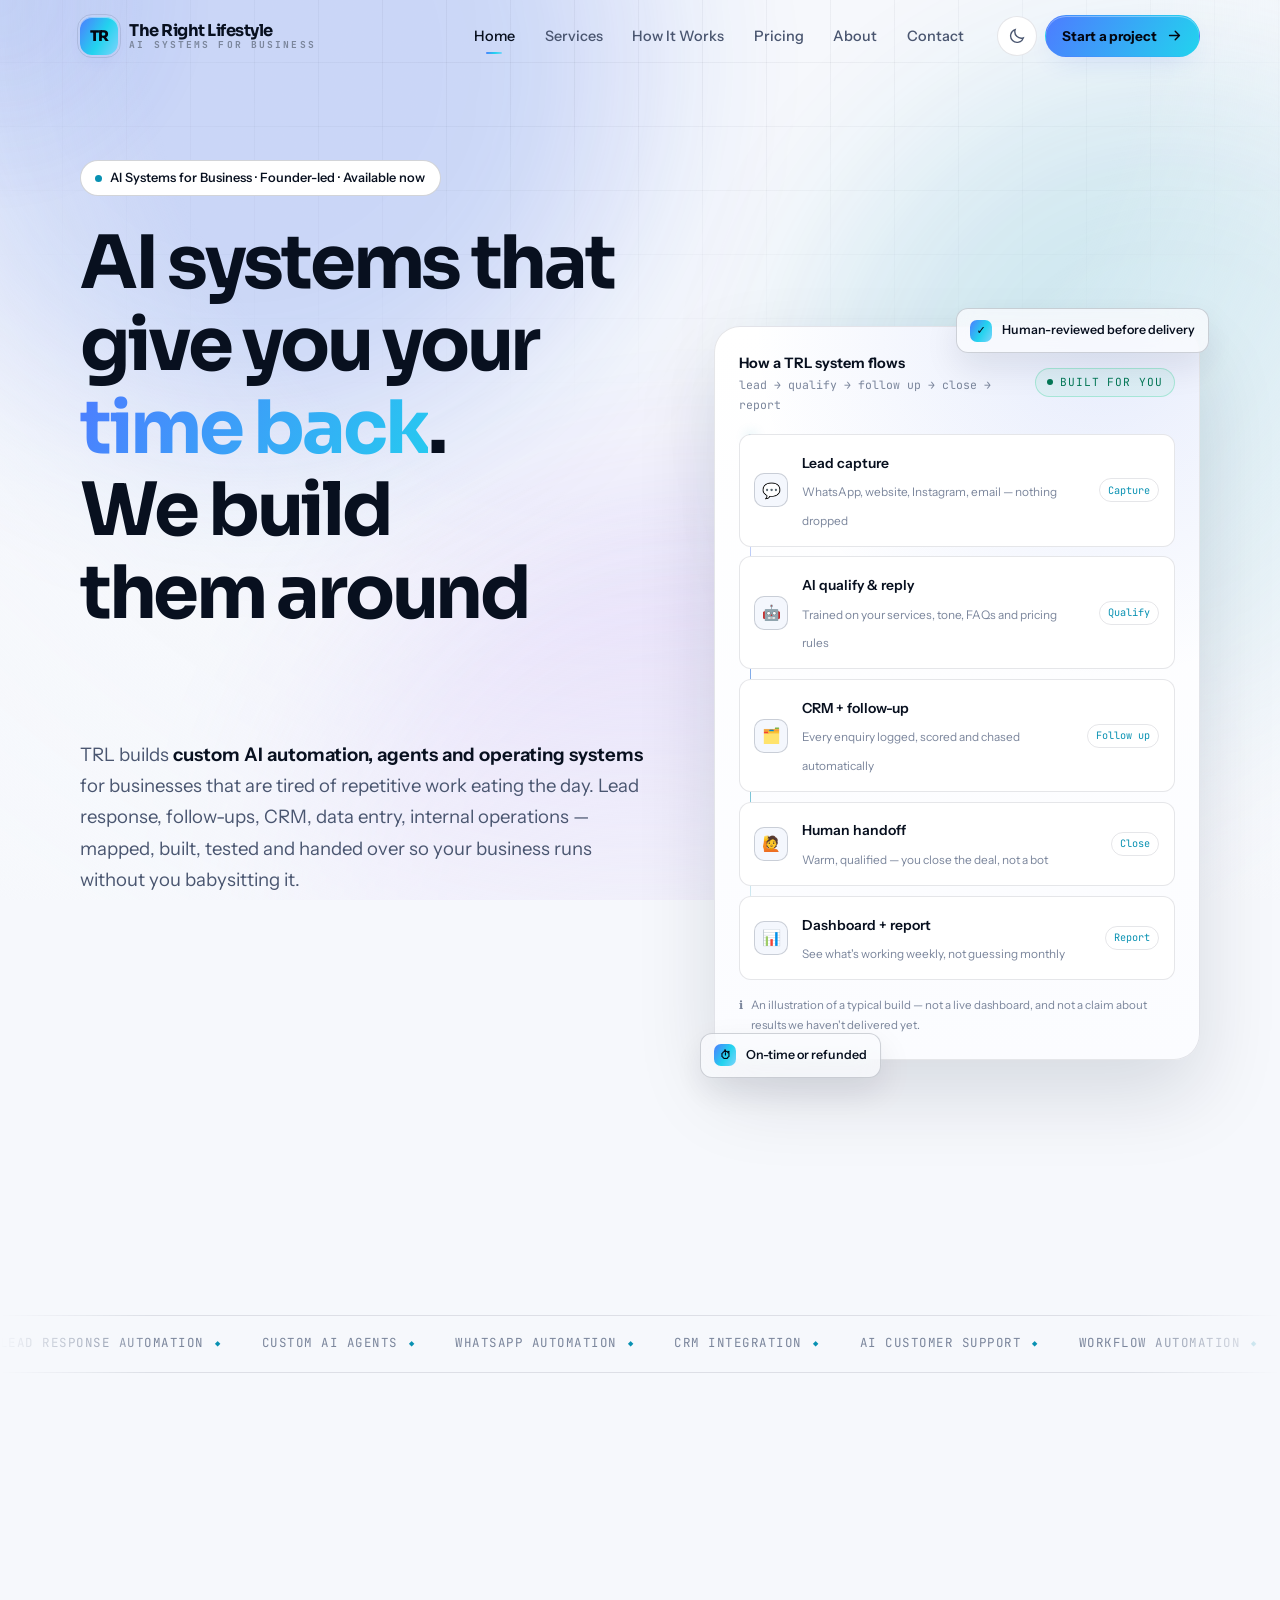
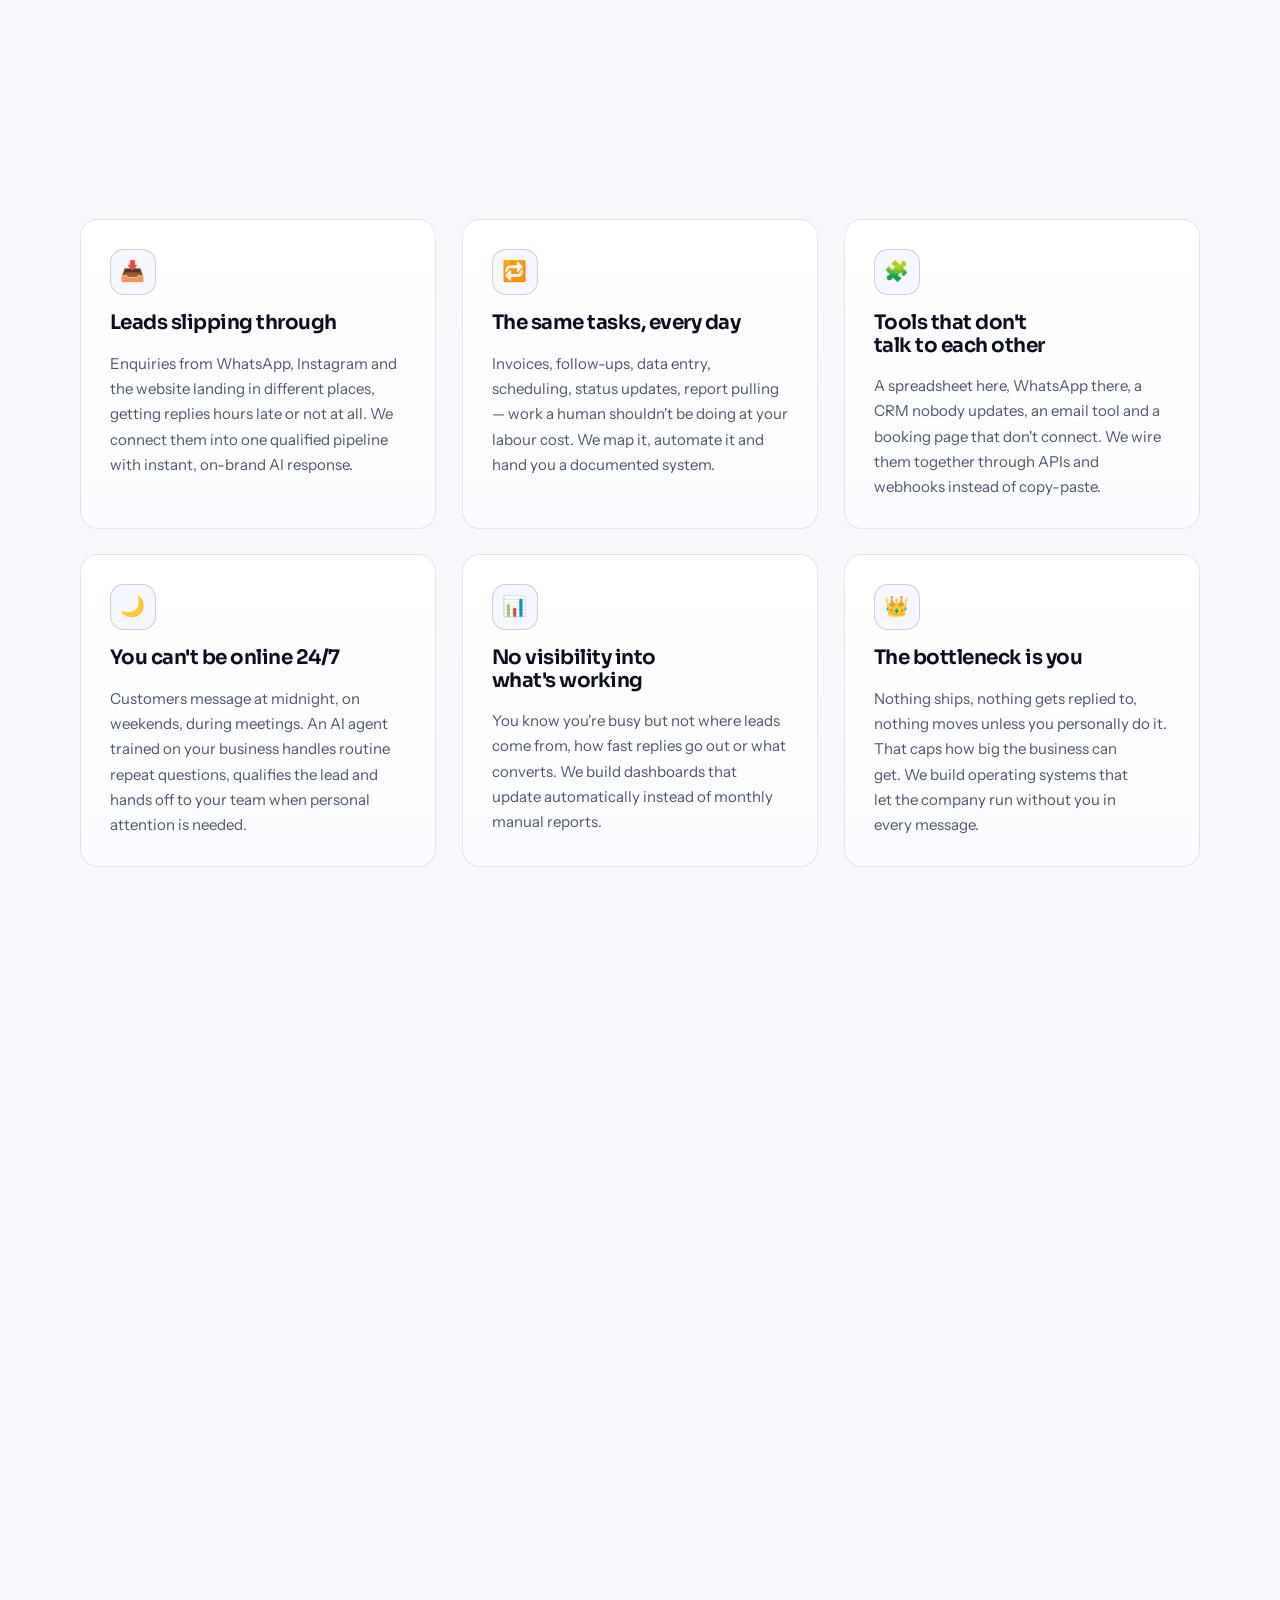
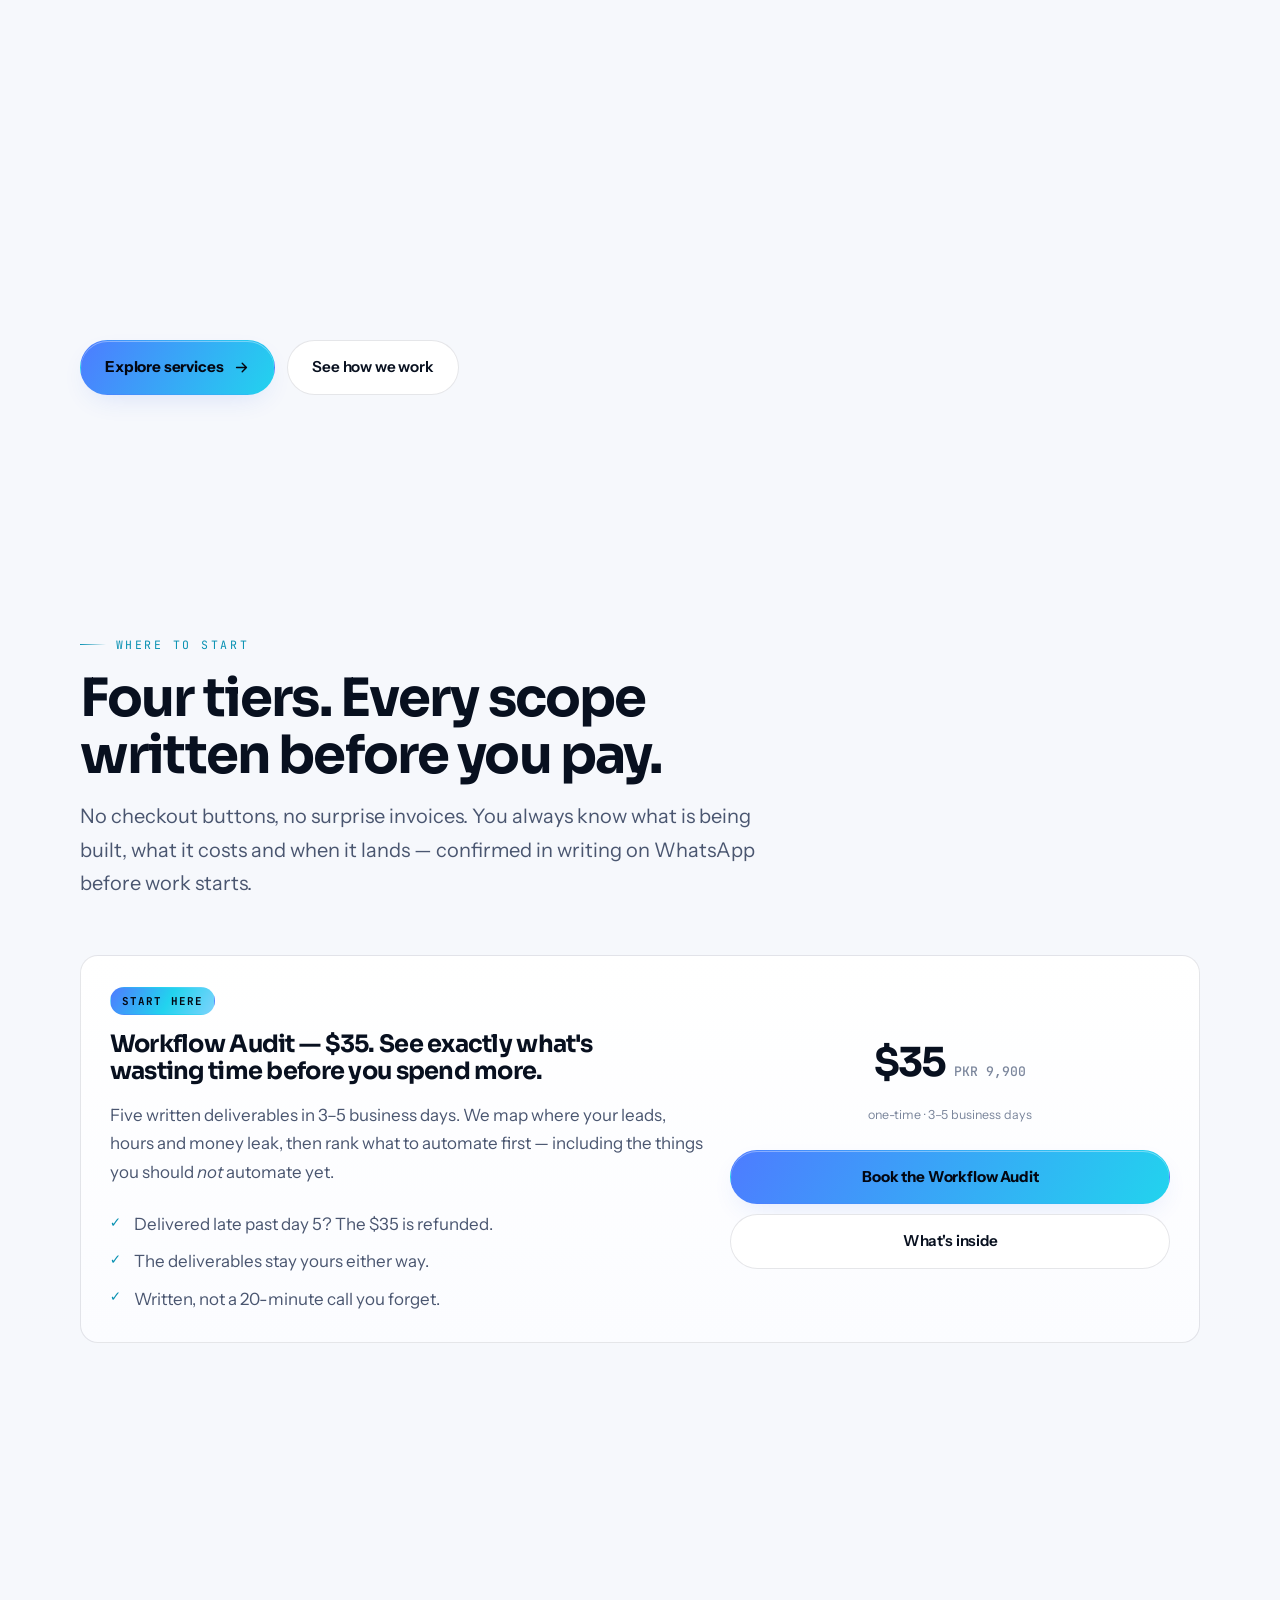
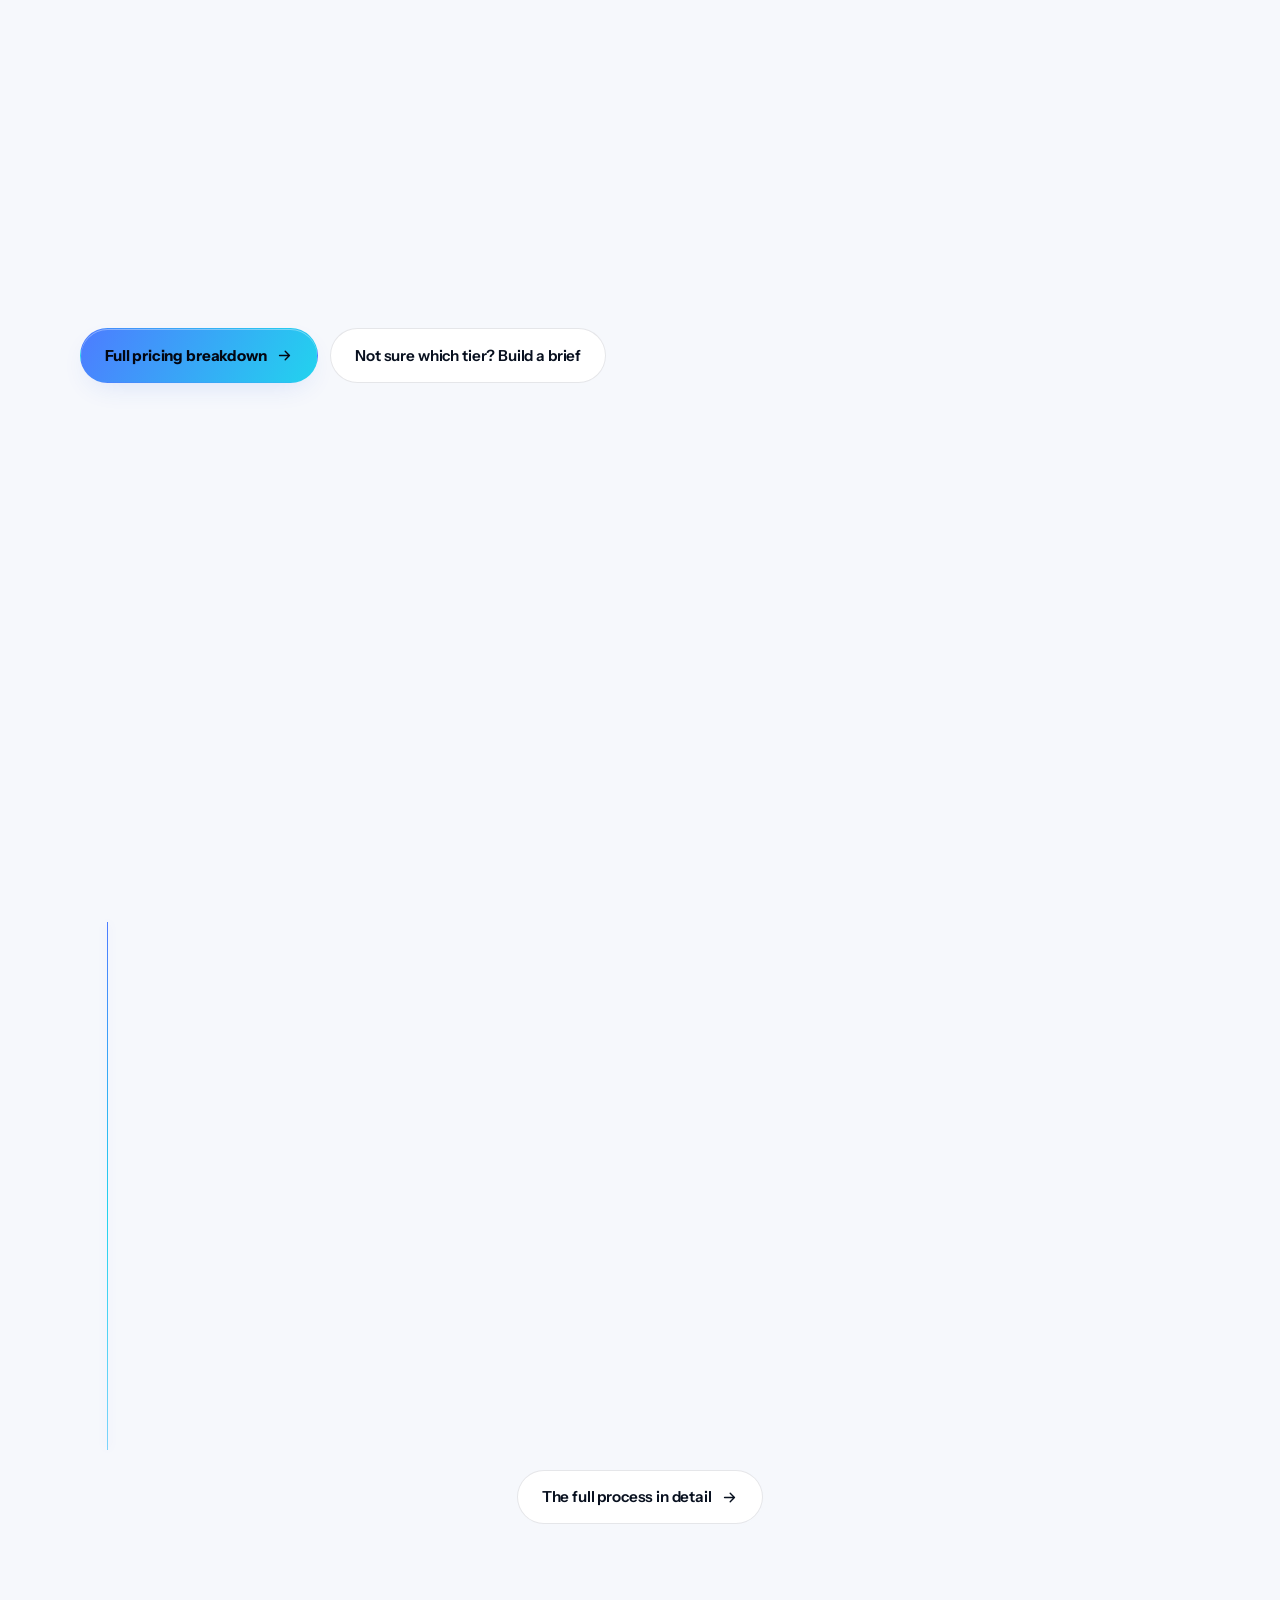
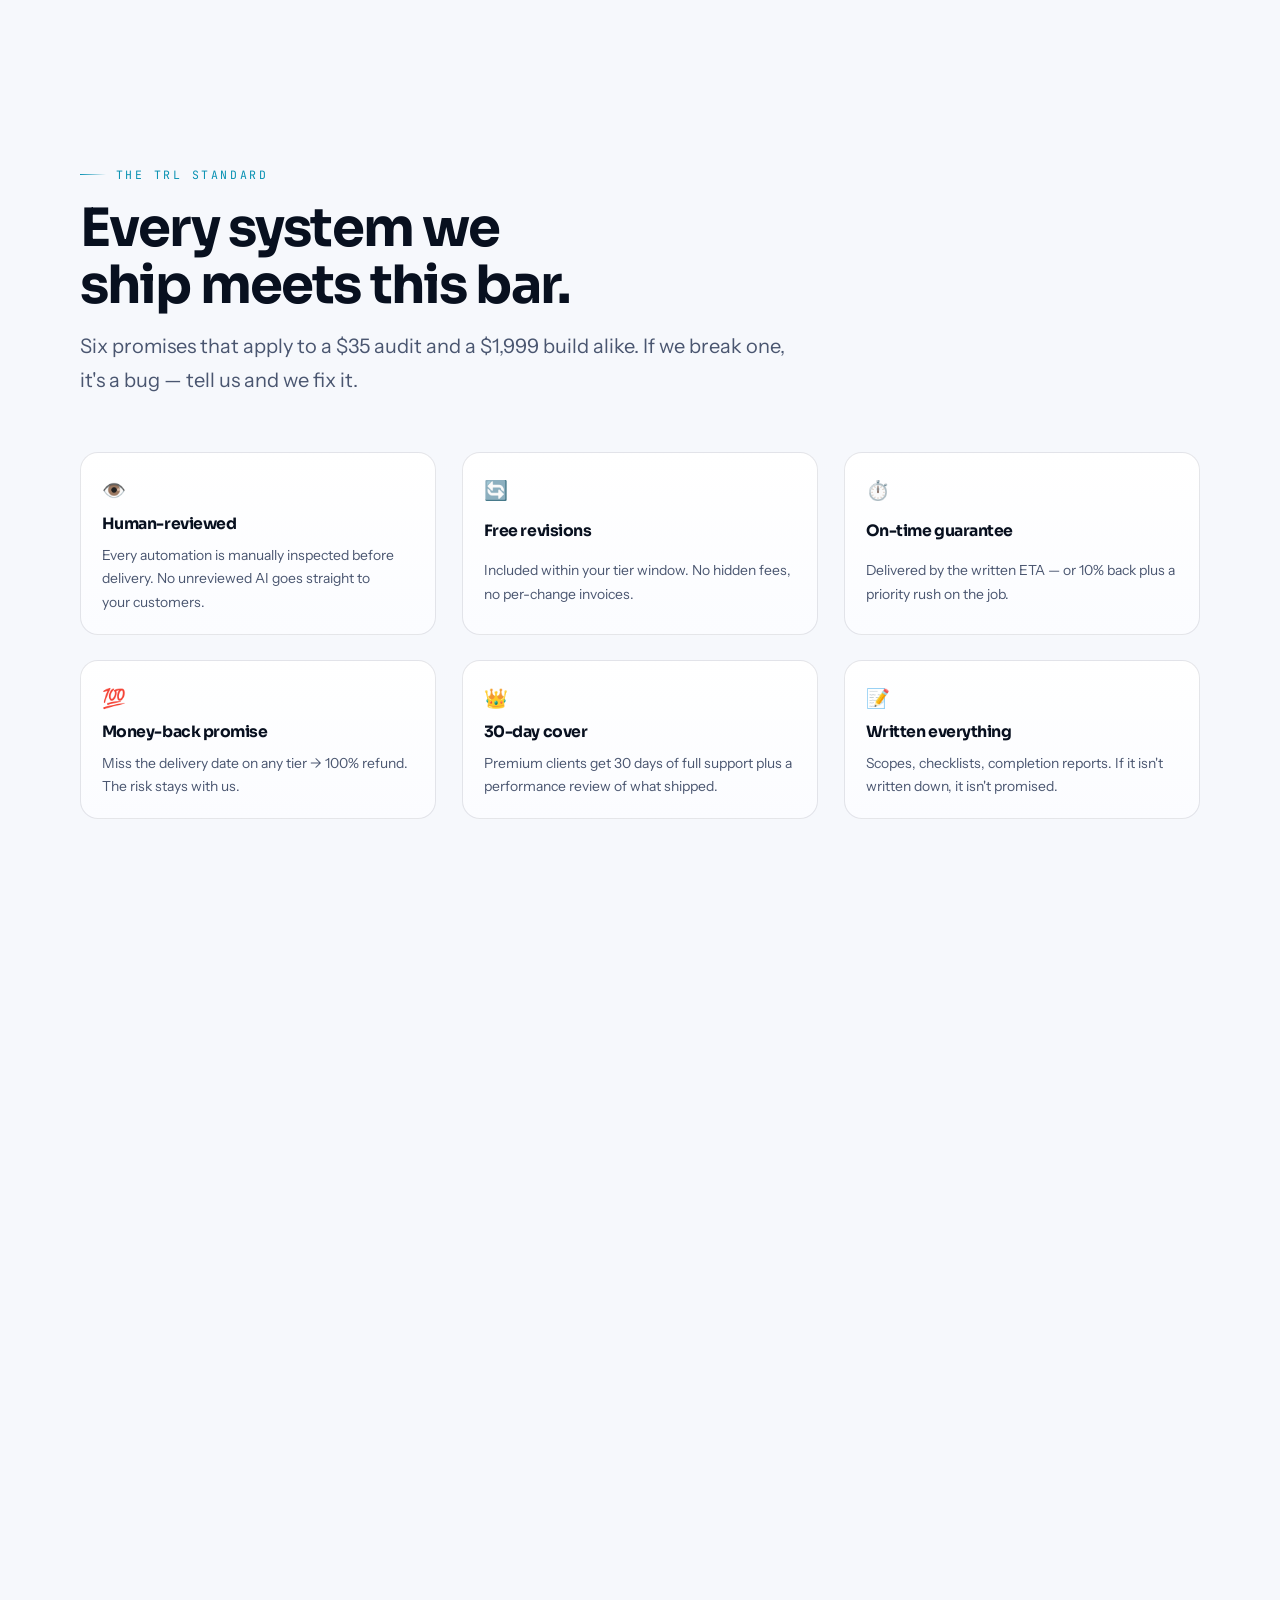
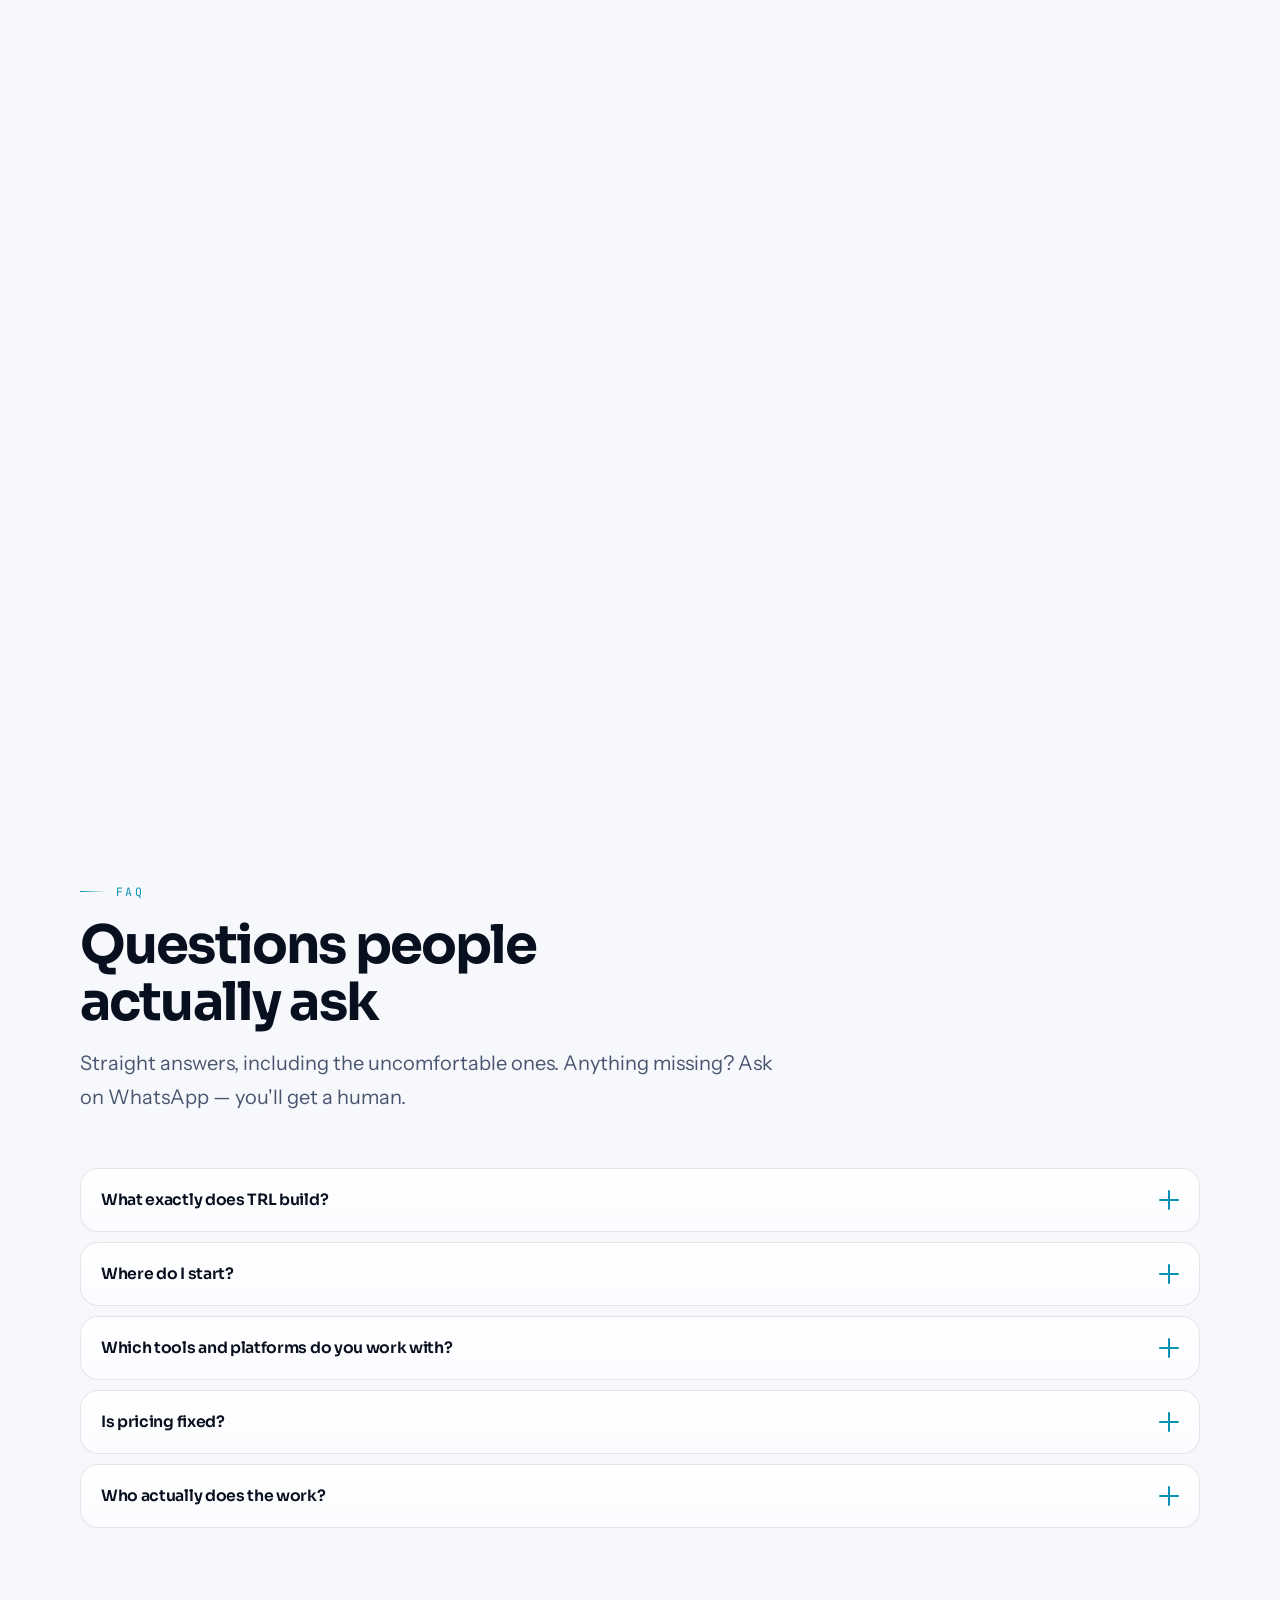
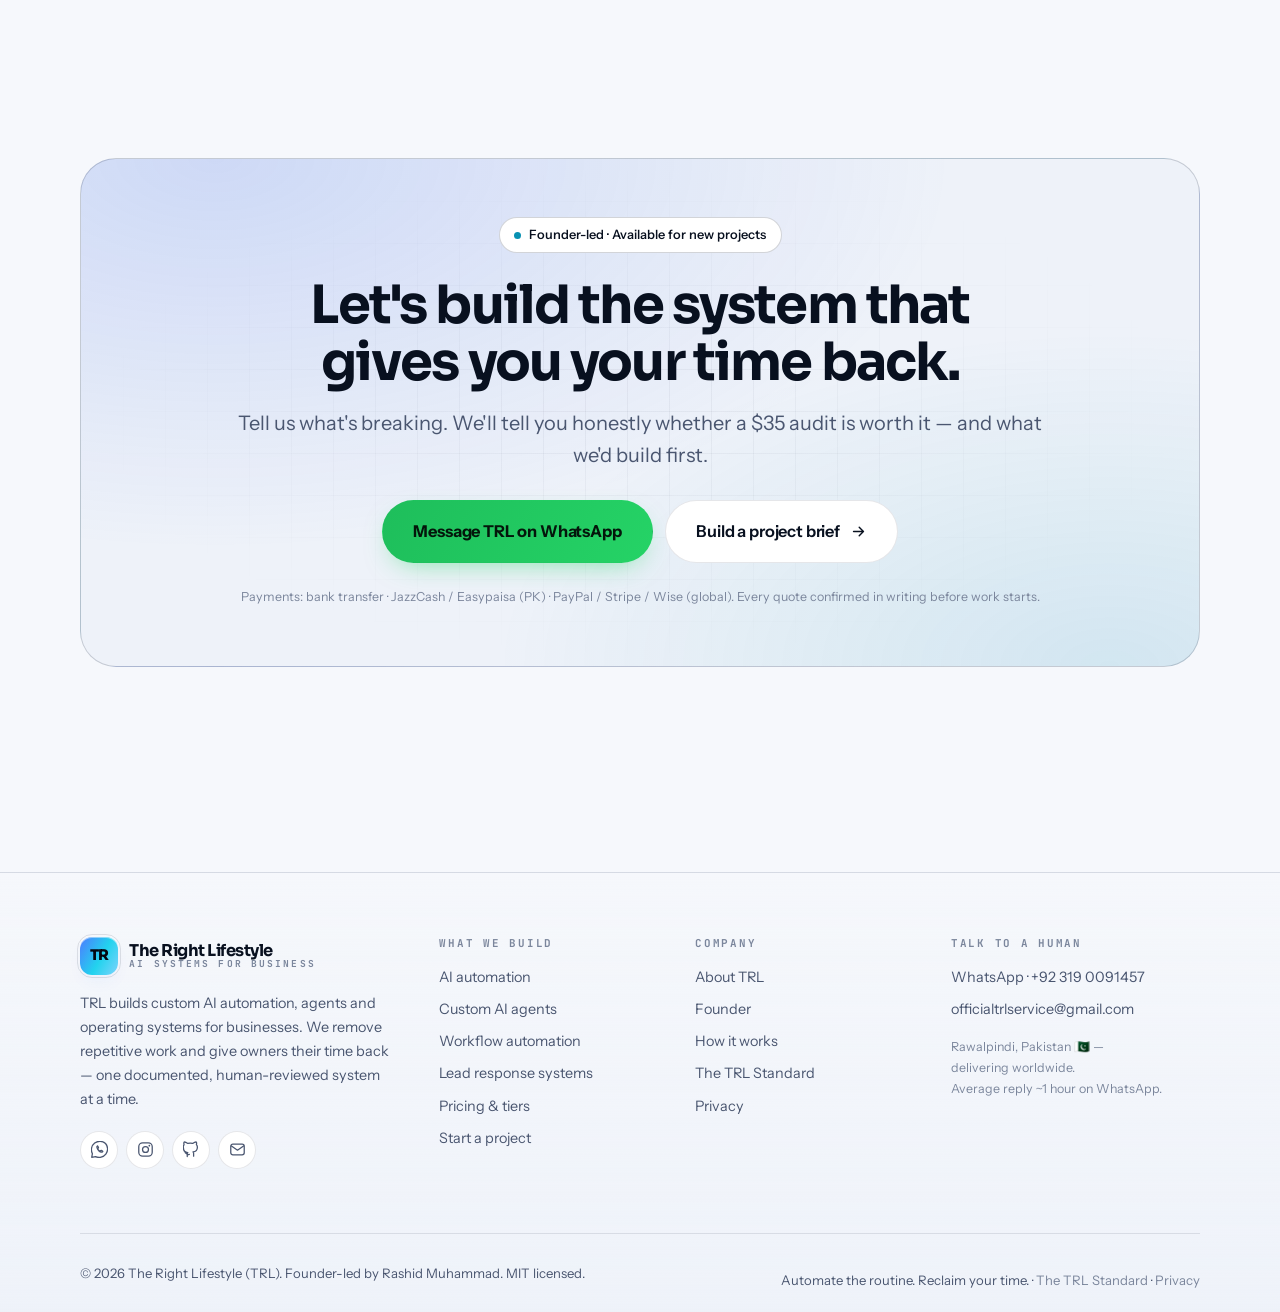
==== commit 4e9f6009: "Phase 1: Optimize website architecture, entity SEO, conversion, and performance - Re-architect servi" ====
--- a/index.html
+++ b/index.html
@@ -3,7 +3,7 @@
 <head>
   <meta charset="UTF-8" />
   <meta name="viewport" content="width=device-width, initial-scale=1.0" />
-  <title>TRL — AI Systems That Give Business Owners Their Time Back</title>
+  <title>The Right Lifestyle (TRL) — Custom AI Systems & Automation for Business</title>
   <meta name="description" content="TRL builds custom AI automation, agents and workflow systems for businesses. Lead response, CRM, follow-ups, operations — built around how your business actually runs. Start with a $35 audit." />
   <meta name="author" content="Rashid Muhammad — TRL" />
   <meta name="theme-color" content="#04060d" />
@@ -11,13 +11,13 @@
   <meta name="robots" content="index, follow, max-image-preview:large" />
 
   <meta property="og:type" content="website" />
-  <meta property="og:site_name" content="TRL — The Right Lifestyle" />
-  <meta property="og:title" content="TRL — AI Systems That Give Business Owners Their Time Back" />
+  <meta property="og:site_name" content="The Right Lifestyle (TRL)" />
+  <meta property="og:title" content="The Right Lifestyle (TRL) — Custom AI Systems & Automation for Business" />
   <meta property="og:description" content="Custom AI automation, agents and workflow systems for businesses. Lead response, CRM, follow-ups and operations — built around your actual workflows. Start with a $35 audit." />
   <meta property="og:url" content="https://therightlifestyle.github.io/TRL-TheRightLifestyle/" />
   <meta property="og:image" content="https://therightlifestyle.github.io/TRL-TheRightLifestyle/assets/og-cover.jpg" />
   <meta name="twitter:card" content="summary_large_image" />
-  <meta name="twitter:title" content="TRL — AI Systems That Give Business Owners Their Time Back" />
+  <meta name="twitter:title" content="The Right Lifestyle (TRL) — Custom AI Systems & Automation for Business" />
   <meta name="twitter:description" content="Custom AI automation, agents and workflow systems for businesses. Built around your actual workflows. Start with a $35 audit." />
   <meta name="twitter:image" content="https://therightlifestyle.github.io/TRL-TheRightLifestyle/assets/og-cover.jpg" />
 
@@ -26,10 +26,10 @@
   <link rel="manifest" href="manifest.webmanifest" />
   <link rel="preconnect" href="https://fonts.googleapis.com" />
   <link rel="preconnect" href="https://fonts.gstatic.com" crossorigin />
-  <link href="https://fonts.googleapis.com/css2?family=Sora:wght@400;500;600;700;800&family=Instrument+Sans:ital,wght@0,400;0,500;0,600;0,700;1,400&family=JetBrains+Mono:wght@400;500;600&display=swap" rel="stylesheet" />
+  <link href="https://fonts.googleapis.com/css2?family=Sora:wght@600;700;800&family=Instrument+Sans:wght@400;500;600;700&family=JetBrains+Mono:wght@500;600&display=swap" rel="stylesheet" />
   <link rel="stylesheet" href="style.css" />
   <script>(function(){var r=document.documentElement;r.classList.add('js');try{var s=localStorage.getItem('trl-theme');var d=window.matchMedia('(prefers-color-scheme: light)').matches?'light':'dark';r.setAttribute('data-theme',s||d);}catch(e){r.setAttribute('data-theme','dark');}window.addEventListener('load',function(){setTimeout(function(){if(!document.body||!document.body.classList.contains('app-ready')){r.classList.remove('js');}},1600);});})();</script>
-  <script type="application/ld+json">{"@context":"https://schema.org","@graph":[{"@type":"ProfessionalService","@id":"https://therightlifestyle.github.io/TRL-TheRightLifestyle/#trl","name":"TRL — The Right Lifestyle","alternateName":"TRL","description":"TRL builds custom AI automation, agents and workflow systems for businesses. We remove repetitive work and give owners their time back.","url":"https://therightlifestyle.github.io/TRL-TheRightLifestyle/","email":"officialtrlservice@gmail.com","telephone":"+923190091457","areaServed":"Worldwide","priceRange":"$35–$1,999+","address":{"@type":"PostalAddress","addressLocality":"Rawalpindi","addressCountry":"PK"},"sameAs":["https://instagram.com/the.right.lifestyle","https://github.com/therightlifestyle"],"founder":{"@id":"https://therightlifestyle.github.io/TRL-TheRightLifestyle/#founder"},"makesOffer":[{"@type":"Offer","name":"Workflow Audit","price":"35","priceCurrency":"USD"},{"@type":"Offer","name":"AI Automation — Starter","price":"299","priceCurrency":"USD"},{"@type":"Offer","name":"AI Automation — Growth OS","price":"799","priceCurrency":"USD"},{"@type":"Offer","name":"AI Automation — Premium Scale","price":"1999","priceCurrency":"USD"}]},{"@type":"Person","@id":"https://therightlifestyle.github.io/TRL-TheRightLifestyle/#founder","name":"Rashid Muhammad","jobTitle":"Founder","worksFor":{"@id":"https://therightlifestyle.github.io/TRL-TheRightLifestyle/#trl"},"email":"officialtrlservice@gmail.com","url":"https://therightlifestyle.github.io/TRL-TheRightLifestyle/about.html#founder","knowsAbout":["AI automation","custom AI agents","workflow automation","CRM automation","lead response systems","AI consulting","business operating systems"]},{"@type":"WebSite","@id":"https://therightlifestyle.github.io/TRL-TheRightLifestyle/#site","url":"https://therightlifestyle.github.io/TRL-TheRightLifestyle/","name":"TRL — The Right Lifestyle","publisher":{"@id":"https://therightlifestyle.github.io/TRL-TheRightLifestyle/#trl"}}]}</script>
+  <script type="application/ld+json">{"@context":"https://schema.org","@graph":[{"@type":"Organization","@id":"https://therightlifestyle.github.io/TRL-TheRightLifestyle/#organization","name":"The Right Lifestyle","alternateName":"TRL","url":"https://therightlifestyle.github.io/TRL-TheRightLifestyle/","logo":"https://therightlifestyle.github.io/TRL-TheRightLifestyle/assets/icon-512.png","sameAs":["https://instagram.com/the.right.lifestyle","https://github.com/therightlifestyle"],"email":"officialtrlservice@gmail.com","telephone":"+923190091457","address":{"@type":"PostalAddress","addressLocality":"Rawalpindi","addressCountry":"PK"},"founder":{"@id":"https://therightlifestyle.github.io/TRL-TheRightLifestyle/#founder"}},{"@type":"Person","@id":"https://therightlifestyle.github.io/TRL-TheRightLifestyle/#founder","name":"Rashid Muhammad","jobTitle":"Founder","worksFor":{"@id":"https://therightlifestyle.github.io/TRL-TheRightLifestyle/#organization"},"email":"officialtrlservice@gmail.com","url":"https://therightlifestyle.github.io/TRL-TheRightLifestyle/about.html#founder","knowsAbout":["AI automation","custom AI agents","workflow automation","CRM automation","lead response systems","AI consulting","business operating systems"]},{"@type":"WebSite","@id":"https://therightlifestyle.github.io/TRL-TheRightLifestyle/#website","url":"https://therightlifestyle.github.io/TRL-TheRightLifestyle/","name":"TRL — The Right Lifestyle","publisher":{"@id":"https://therightlifestyle.github.io/TRL-TheRightLifestyle/#organization"},"potentialAction":{"@type":"SearchAction","target":{"@type":"EntryPoint","urlTemplate":"https://therightlifestyle.github.io/TRL-TheRightLifestyle/contact.html#brief?query={search_term_string}"},"query-input":"required name=search_term_string"}},{"@type":"WebPage","@id":"https://therightlifestyle.github.io/TRL-TheRightLifestyle/#webpage","url":"https://therightlifestyle.github.io/TRL-TheRightLifestyle/","name":"TRL — AI Systems That Give Business Owners Their Time Back","isPartOf":{"@id":"https://therightlifestyle.github.io/TRL-TheRightLifestyle/#website"},"about":{"@id":"https://therightlifestyle.github.io/TRL-TheRightLifestyle/#organization"},"description":"TRL builds custom AI automation, agents and workflow systems for businesses. We remove repetitive work and give owners their time back."},{"@type":"BreadcrumbList","@id":"https://therightlifestyle.github.io/TRL-TheRightLifestyle/#breadcrumb","itemListElement":[{"@type":"ListItem","position":1,"name":"Home","item":"https://therightlifestyle.github.io/TRL-TheRightLifestyle/"}]}]}</script>
 </head>
 <body>
 <a class="skip-link" href="#main">Skip to content</a>
@@ -52,7 +52,7 @@
         <span class="brand-sub">AI Systems for Business</span>
       </span>
     </a>
-    <nav class="nav-links" aria-label="Primary"><a class="nav-link active" href="index.html" aria-current="page">Home</a><a class="nav-link" href="services.html">Services</a><a class="nav-link" href="how.html">How It Works</a><a class="nav-link" href="about.html">About</a><a class="nav-link" href="contact.html">Contact</a></nav>
+    <nav class="nav-links" aria-label="Primary"><a class="nav-link active" href="index.html" aria-current="page">Home</a><a class="nav-link" href="services.html">Services</a><a class="nav-link" href="how.html">How It Works</a><a class="nav-link" href="pricing.html">Pricing</a><a class="nav-link" href="about.html">About</a><a class="nav-link" href="contact.html">Contact</a></nav>
     <div class="nav-actions">
       <button class="icon-btn" type="button" data-theme-toggle aria-label="Toggle colour theme">
         <svg class="icon-sun" viewBox="0 0 24 24" fill="none" stroke="currentColor" stroke-width="1.8" stroke-linecap="round" aria-hidden="true"><circle cx="12" cy="12" r="4.2"/><path d="M12 2v2.4M12 19.6V22M2 12h2.4M19.6 12H22M4.9 4.9l1.7 1.7M17.4 17.4l1.7 1.7M19.1 4.9l-1.7 1.7M6.6 17.4l-1.7 1.7"/></svg>
@@ -66,8 +66,8 @@
   </div>
 </header>
 
-<div class="drawer" id="drawer" role="dialog" aria-modal="true" aria-label="Menu">
-  <nav class="drawer-links" aria-label="Mobile"><a href="index.html" class="active"><span class="idx">01</span><span>Home</span></a><a href="services.html"><span class="idx">02</span><span>Services</span></a><a href="how.html"><span class="idx">03</span><span>How It Works</span></a><a href="about.html"><span class="idx">04</span><span>About</span></a><a href="contact.html"><span class="idx">05</span><span>Contact</span></a></nav>
+<div class="drawer" id="drawer" role="dialog" aria-modal="true" aria-label="Menu" aria-hidden="true">
+  <nav class="drawer-links" aria-label="Mobile"><a href="index.html" class="active" aria-current="page"><span class="idx">01</span><span>Home</span></a><a href="services.html"><span class="idx">02</span><span>Services</span></a><a href="how.html"><span class="idx">03</span><span>How It Works</span></a><a href="pricing.html"><span class="idx">04</span><span>Pricing</span></a><a href="about.html"><span class="idx">05</span><span>About</span></a><a href="contact.html"><span class="idx">06</span><span>Contact</span></a></nav>
   <div></div>
   <div class="drawer-foot">
     <a class="btn btn-wa btn-block" href="https://wa.me/923190091457?text=Hi%20Rashid%20%E2%80%94%20I%20found%20TRL%20online%20and%20I%20would%20like%20to%20talk%20about%20an%20AI%20system%20for%20my%20business." target="_blank" rel="noopener">Message TRL on WhatsApp</a>
@@ -168,7 +168,7 @@
     </article><article class="card spotlight" data-reveal>
       <span class="card-icon" aria-hidden="true">🌙</span>
       <h3 class="card-title">You can't be online 24/7</h3>
-      <p class="card-text mt-4">Customers message at midnight, on weekends, during meetings. An AI agent trained on your business handles the 80% repeat questions, qualifies the lead and only hands off when a human is needed.</p>
+      <p class="card-text mt-4">Customers message at midnight, on weekends, during meetings. An AI agent trained on your business handles routine repeat questions, qualifies the lead and hands off to your team when personal attention is needed.</p>
     </article><article class="card spotlight" data-reveal>
       <span class="card-icon" aria-hidden="true">📊</span>
       <h3 class="card-title">No visibility into what's working</h3>
@@ -430,20 +430,20 @@
       <p class="sec-sub">Straight answers, including the uncomfortable ones. Anything missing? Ask on WhatsApp — you'll get a human.</p>
     </div>
     <div class="faq" data-accordion><div class="faq-item">
-      <button class="faq-q" type="button">What exactly does TRL build?<span class="plus" aria-hidden="true"></span></button>
-      <div class="faq-a"><div><p>Custom AI systems for businesses. That means AI agents trained on your business, workflow automations that connect your existing tools, lead response systems that capture and qualify enquiries 24/7, CRM setups, dashboards and operating infrastructure. We don't sell generic SaaS — every system is built around how your business actually runs.</p></div></div>
+      <button class="faq-q" type="button" id="faq-home-q1" aria-controls="faq-home-a1" aria-expanded="false">What exactly does TRL build?<span class="plus" aria-hidden="true"></span></button>
+      <div class="faq-a" id="faq-home-a1" role="region" aria-labelledby="faq-home-q1"><div><p>Custom AI systems for businesses. That means AI agents trained on your business, workflow automations that connect your existing tools, lead response systems that capture and qualify enquiries 24/7, CRM setups, dashboards and operating infrastructure. We don't sell generic SaaS — every system is built around how your business actually runs.</p></div></div>
     </div><div class="faq-item">
-      <button class="faq-q" type="button">Where do I start?<span class="plus" aria-hidden="true"></span></button>
-      <div class="faq-a"><div><p>The $35 / PKR 9,900 Workflow Audit. Five written deliverables in 3–5 business days that show exactly where time, leads and money leak — and what to automate first. If it lands after day five, the $35 is refunded and the deliverables stay yours. Sometimes the honest answer is "you don't need an AI system yet" — and we'll tell you that too.</p></div></div>
+      <button class="faq-q" type="button" id="faq-home-q2" aria-controls="faq-home-a2" aria-expanded="false">Where do I start?<span class="plus" aria-hidden="true"></span></button>
+      <div class="faq-a" id="faq-home-a2" role="region" aria-labelledby="faq-home-q2"><div><p>The $35 / PKR 9,900 Workflow Audit. Five written deliverables in 3–5 business days that show exactly where time, leads and money leak — and what to automate first. If delivered past day five, the $35 is refunded and the deliverables stay yours. Sometimes the honest answer is "you don't need an AI system yet" — and we'll tell you that too.</p></div></div>
     </div><div class="faq-item">
-      <button class="faq-q" type="button">Which tools and platforms do you work with?<span class="plus" aria-hidden="true"></span></button>
-      <div class="faq-a"><div><p>WhatsApp Business, Instagram, Gmail/Google Workspace, Make.com, n8n, Zapier, custom APIs, Google Sheets, Airtable, Notion, CRMs (HubSpot, Pipedrive, custom), Calendly/Cal.com, OpenAI, Anthropic, open-source models, and most tools with an API. We choose the stack around your workflow — not the other way around.</p></div></div>
+      <button class="faq-q" type="button" id="faq-home-q3" aria-controls="faq-home-a3" aria-expanded="false">Which tools and platforms do you work with?<span class="plus" aria-hidden="true"></span></button>
+      <div class="faq-a" id="faq-home-a3" role="region" aria-labelledby="faq-home-q3"><div><p>WhatsApp Business, Instagram, Gmail/Google Workspace, Make.com, n8n, Zapier, custom APIs, Google Sheets, Airtable, Notion, CRMs (HubSpot, Pipedrive, custom), Calendly/Cal.com, OpenAI, Anthropic, open-source models, and most tools with an API. We choose the stack around your workflow — not the other way around.</p></div></div>
     </div><div class="faq-item">
-      <button class="faq-q" type="button">Is pricing fixed?<span class="plus" aria-hidden="true"></span></button>
-      <div class="faq-a"><div><p>The listed tiers are honest starting points. Every project is scoped precisely and confirmed in writing on WhatsApp before work starts — there is no checkout button and no surprise invoice. Custom scopes and monthly retainer arrangements are quoted in writing after the audit.</p></div></div>
+      <button class="faq-q" type="button" id="faq-home-q4" aria-controls="faq-home-a4" aria-expanded="false">Is pricing fixed?<span class="plus" aria-hidden="true"></span></button>
+      <div class="faq-a" id="faq-home-a4" role="region" aria-labelledby="faq-home-q4"><div><p>The listed tiers are honest starting points. Every project is scoped precisely and confirmed in writing on WhatsApp before work starts — there is no checkout button and no surprise invoice. Custom scopes and monthly retainer arrangements are quoted in writing after the audit.</p></div></div>
     </div><div class="faq-item">
-      <button class="faq-q" type="button">Who actually does the work?<span class="plus" aria-hidden="true"></span></button>
-      <div class="faq-a"><div><p>The person you talk to is the person accountable for the outcome — Rashid Muhammad, founder. TRL delivers with its own hands or manages a vetted specialist where needed, but accountability never leaves TRL. No account layers, no handoffs to juniors, no ticket queue.</p></div></div>
+      <button class="faq-q" type="button" id="faq-home-q5" aria-controls="faq-home-a5" aria-expanded="false">Who actually does the work?<span class="plus" aria-hidden="true"></span></button>
+      <div class="faq-a" id="faq-home-a5" role="region" aria-labelledby="faq-home-q5"><div><p>The person you talk to is the person accountable for the outcome — Rashid Muhammad, founder. TRL delivers with its own hands or manages a vetted specialist where needed, but accountability never leaves TRL. No account layers, no handoffs to juniors, no ticket queue.</p></div></div>
     </div></div>
   </div>
 </section>
@@ -474,7 +474,7 @@
       </div>
       <div>
         <h4 class="foot-title">What we build</h4>
-        <div class="foot-links"><a href="services.html#automation">AI automation</a><a href="services.html#agents">Custom AI agents</a><a href="services.html#workflows">Workflow automation</a><a href="services.html#leads">Lead response systems</a><a href="services.html#pricing">Pricing &amp; tiers</a><a href="contact.html#brief">Start a project</a></div>
+        <div class="foot-links"><a href="services.html#automation">AI automation</a><a href="services.html#agents">Custom AI agents</a><a href="services.html#workflows">Workflow automation</a><a href="services.html#leads">Lead response systems</a><a href="pricing.html">Pricing &amp; tiers</a><a href="contact.html#brief">Start a project</a></div>
       </div>
       <div>
         <h4 class="foot-title">Company</h4>
@@ -490,7 +490,7 @@
       </div>
     </div>
     <div class="foot-bottom">
-      <p>© <span data-year>2026</span> TRL — The Right Lifestyle. Founder-led by Rashid Muhammad. MIT licensed.</p>
+      <p>© <span data-year>2026</span> The Right Lifestyle (TRL). Founder-led by Rashid Muhammad. MIT licensed.</p>
       <p>Automate the routine. Reclaim your time. · <a href="about.html#standard">The TRL Standard</a> · <a href="privacy.html">Privacy</a></p>
     </div>
   </div>
--- a/style.css
+++ b/style.css
@@ -1196,3 +1196,112 @@
 .max-60 { max-width: 60ch; }
 .center-block { margin-inline: auto; }
 @media (min-width: 901px) { .tier.featured { transform: translateY(-10px); } .tier.featured:hover { transform: translateY(-15px); } }
+
+
+/* ============================================================================
+   24. SERVICES OPTIMIZATION — PROBLEM FINDER & SERVICE PILLARS
+   ========================================================================== */
+.drawer[aria-hidden="true"] { pointer-events: none; }
+.drawer[aria-hidden="false"] { pointer-events: auto; }
+
+.problem-grid {
+  display: grid;
+  grid-template-columns: repeat(3, minmax(0, 1fr));
+  gap: 1.1rem;
+  margin-top: 2rem;
+}
+.problem-card {
+  display: flex;
+  flex-direction: column;
+  padding: 1.35rem 1.4rem;
+  border-radius: var(--r-md);
+  border: 1px solid var(--border);
+  background: var(--card-sheen);
+  backdrop-filter: blur(10px);
+  transition: transform var(--dur-2) var(--ease), border-color var(--dur-2) var(--ease), box-shadow var(--dur-2) var(--ease);
+  position: relative;
+  overflow: hidden;
+  text-decoration: none;
+}
+.problem-card:hover {
+  transform: translateY(-4px);
+  border-color: var(--border-2);
+  box-shadow: var(--shadow-m);
+}
+.problem-prefix {
+  font-family: var(--font-mono);
+  font-size: 0.68rem;
+  letter-spacing: 0.14em;
+  text-transform: uppercase;
+  color: var(--accent-2);
+  margin-bottom: 0.45rem;
+}
+.problem-title {
+  font-family: var(--font-display);
+  font-weight: 650;
+  font-size: 1.08rem;
+  letter-spacing: -0.02em;
+  color: var(--text);
+  margin-bottom: 0.35rem;
+}
+.problem-desc {
+  font-size: 0.88rem;
+  color: var(--text-2);
+  margin-bottom: 1rem;
+  flex: 1;
+}
+.problem-link {
+  display: inline-flex;
+  align-items: center;
+  gap: 0.4rem;
+  font-size: 0.84rem;
+  font-weight: 650;
+  color: var(--accent);
+  margin-top: auto;
+}
+.problem-link svg {
+  width: 14px;
+  height: 14px;
+  transition: transform var(--dur-2) var(--ease);
+}
+.problem-card:hover .problem-link svg {
+  transform: translateX(4px);
+}
+
+.pillar-detail {
+  display: grid;
+  grid-template-columns: 1.15fr 0.85fr;
+  gap: clamp(1.2rem, 3vw, 2.2rem);
+  align-items: start;
+}
+.pillar-card {
+  padding: clamp(1.4rem, 2.8vw, 2rem);
+  border-radius: var(--r-lg);
+  border: 1px solid var(--border);
+  background: var(--card-sheen);
+  position: relative;
+  overflow: hidden;
+}
+.pillar-box {
+  padding: 1.3rem;
+  border-radius: var(--r-md);
+  border: 1px solid var(--border-2);
+  background: var(--surface-2);
+  display: grid;
+  gap: 0.85rem;
+}
+.pillar-badge {
+  font-family: var(--font-mono);
+  font-size: 0.68rem;
+  letter-spacing: 0.14em;
+  text-transform: uppercase;
+  color: var(--accent-2);
+}
+
+@media (max-width: 900px) {
+  .problem-grid { grid-template-columns: repeat(2, minmax(0, 1fr)); }
+  .pillar-detail { grid-template-columns: 1fr; }
+}
+@media (max-width: 600px) {
+  .problem-grid { grid-template-columns: 1fr; }
+}
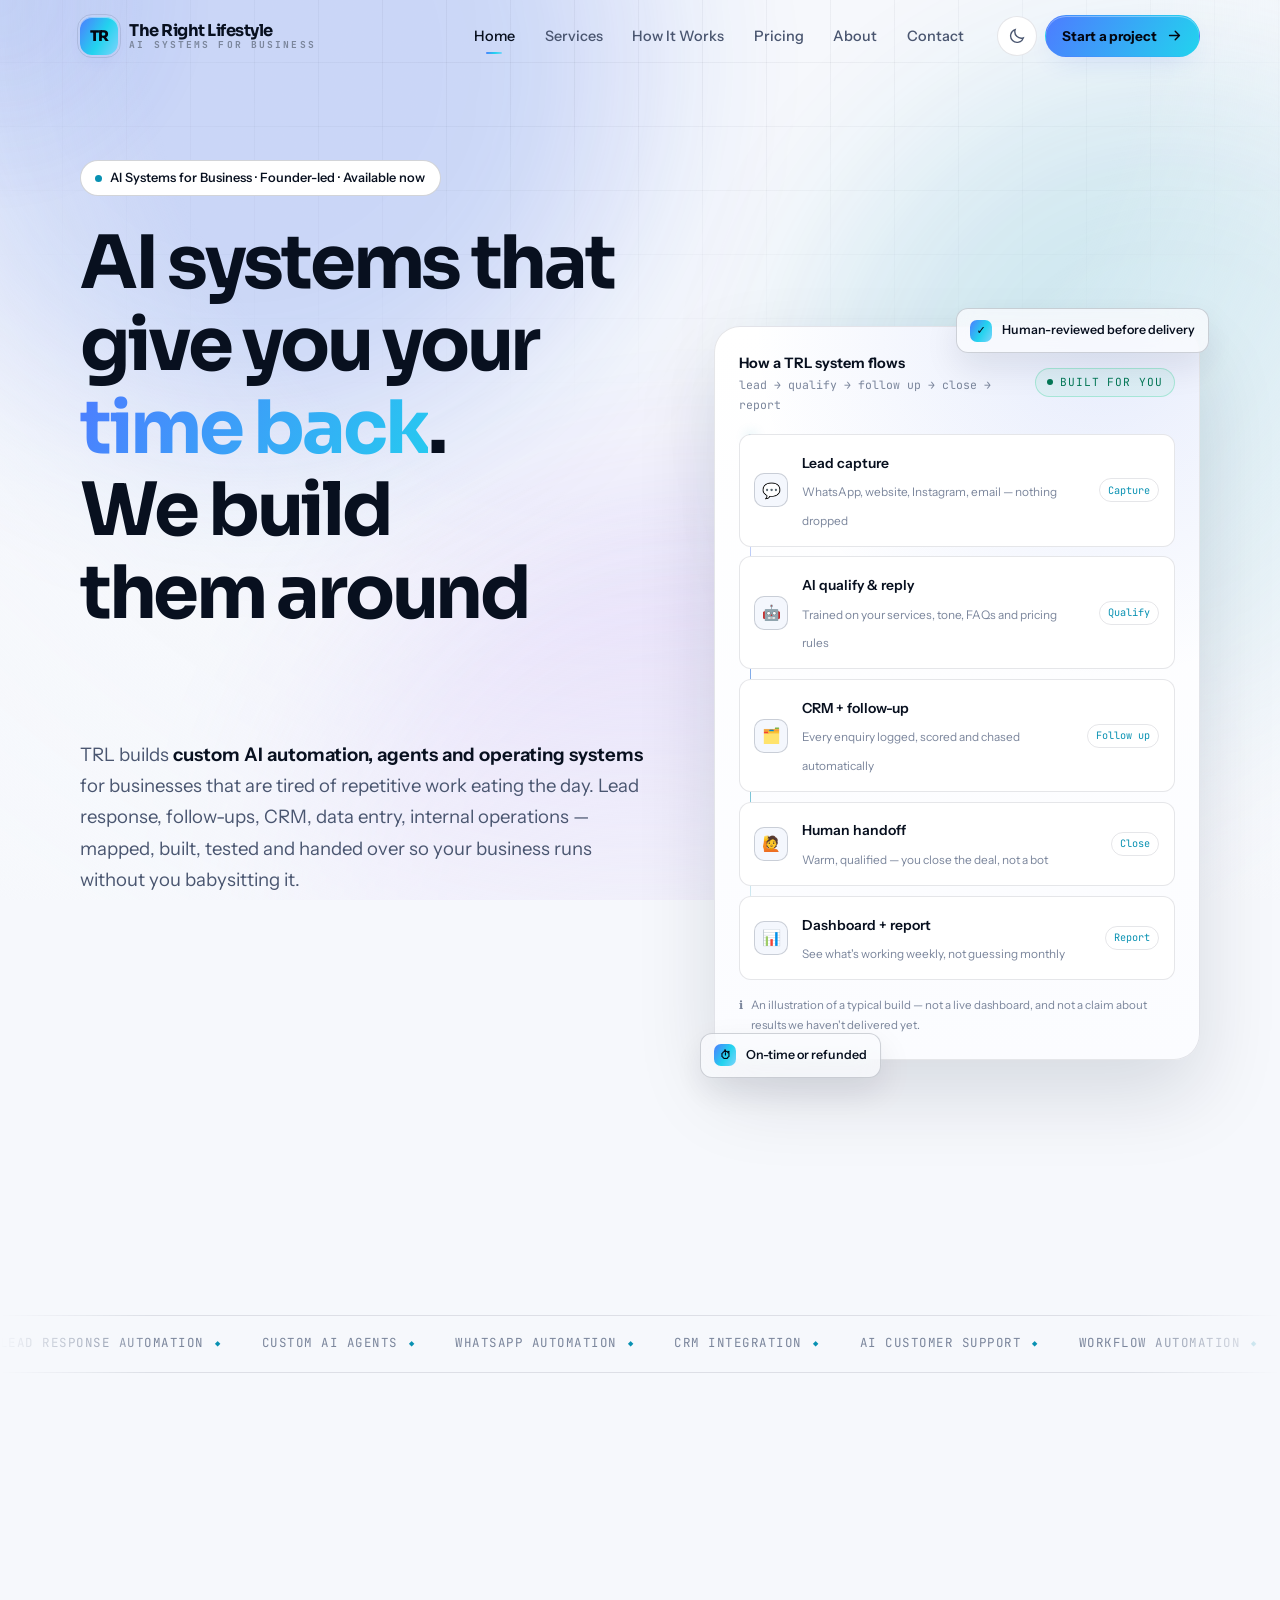
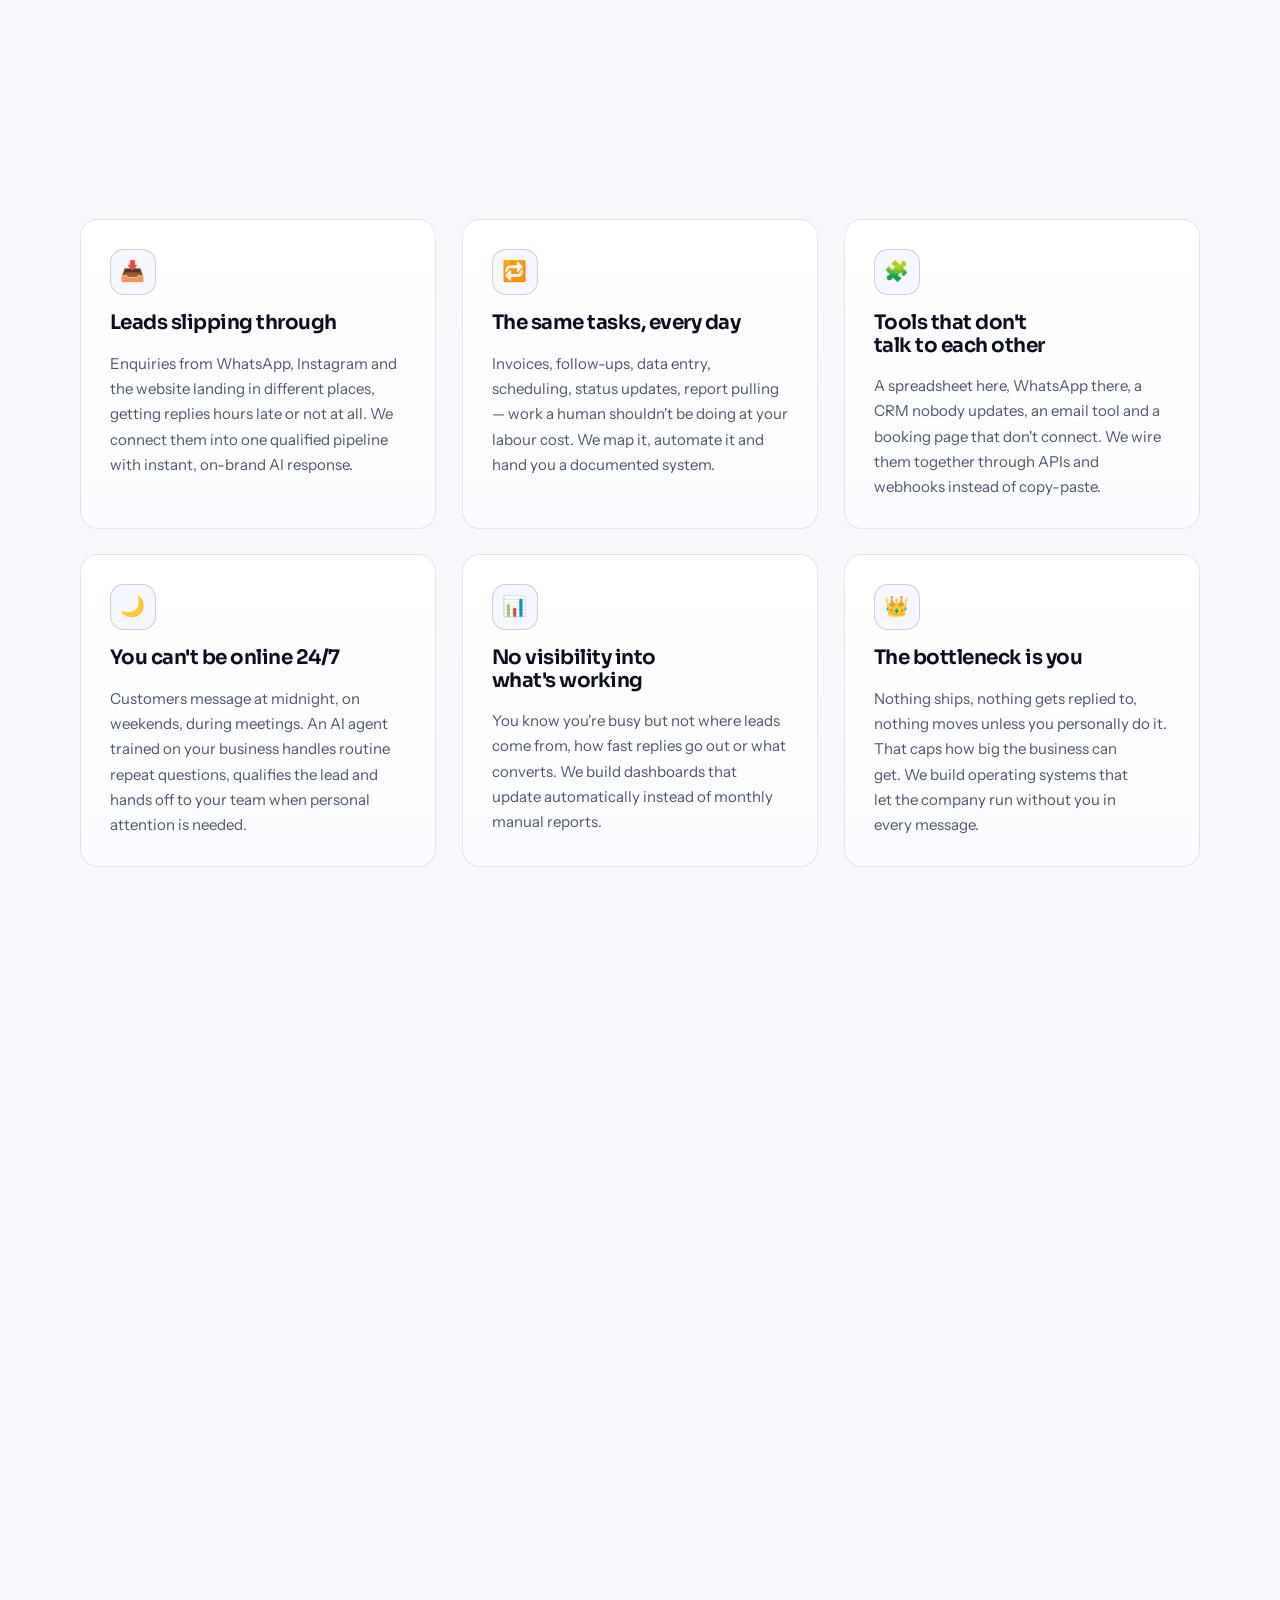
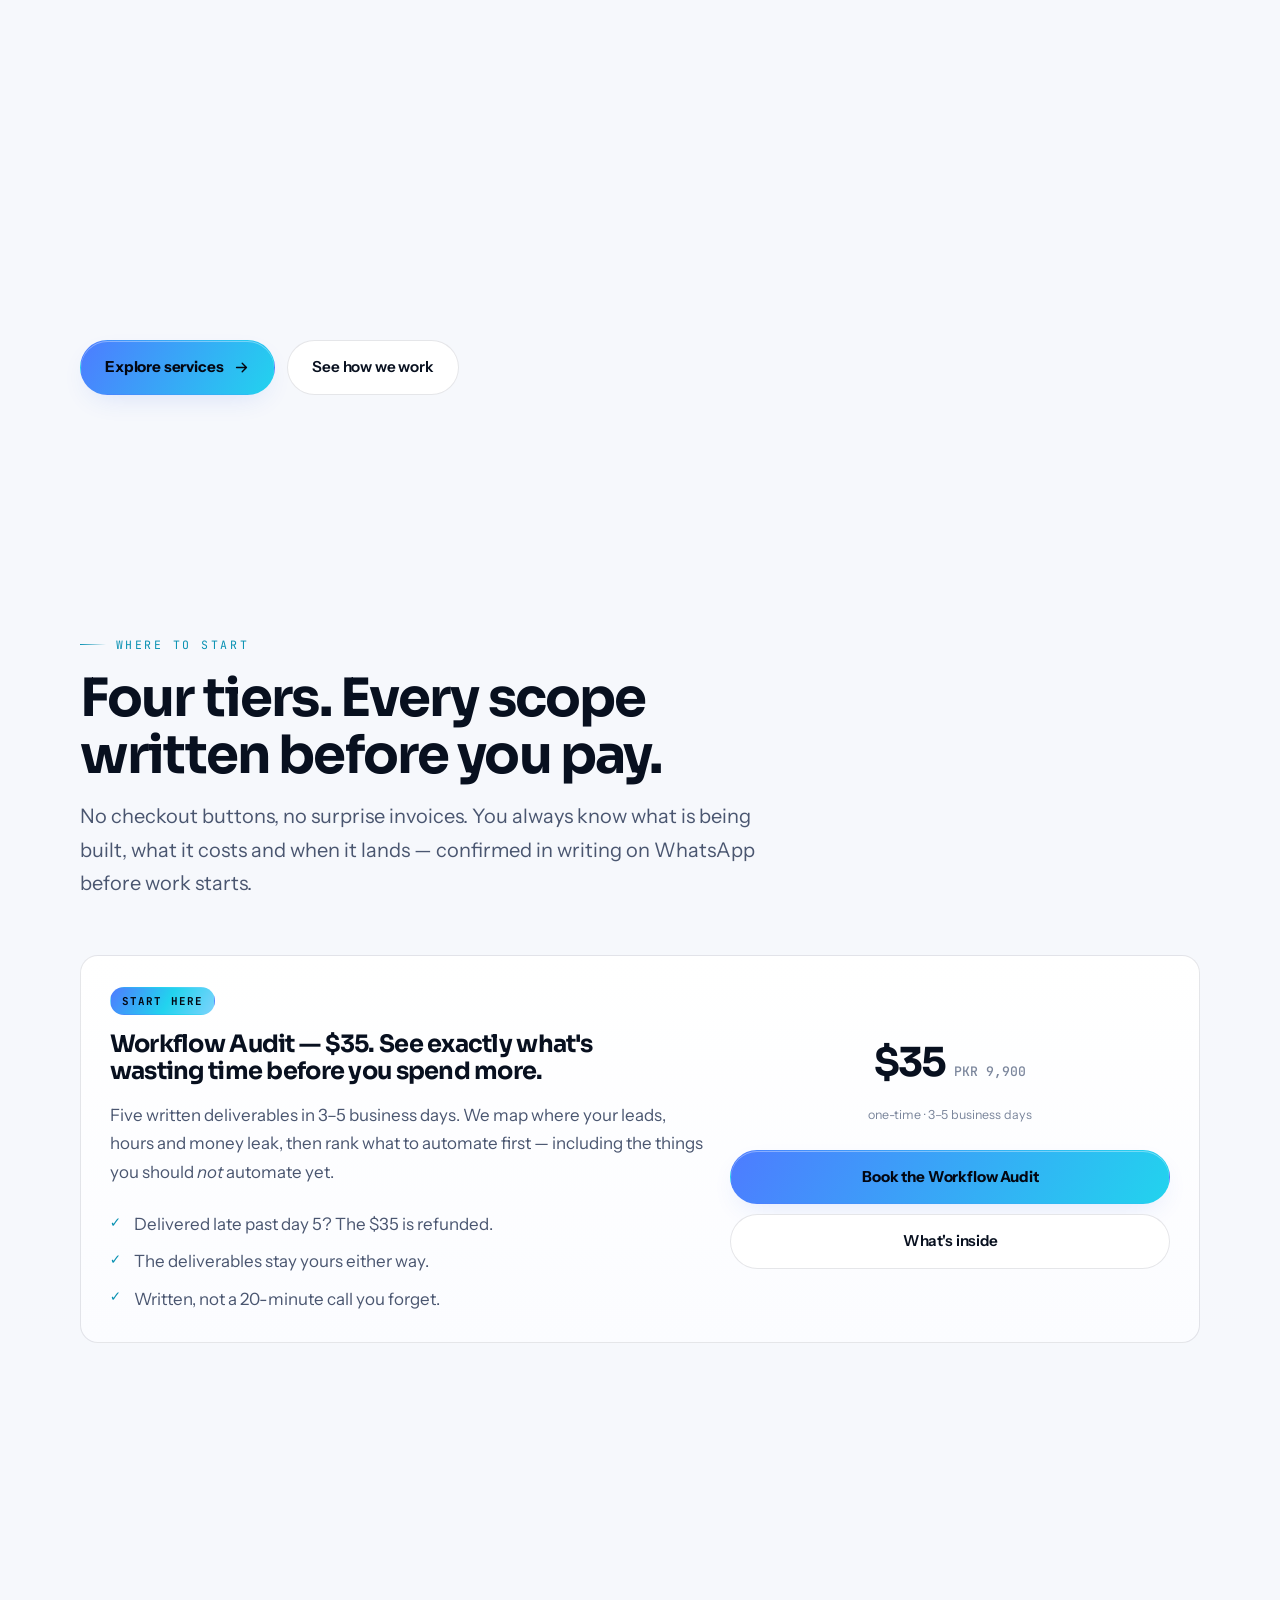
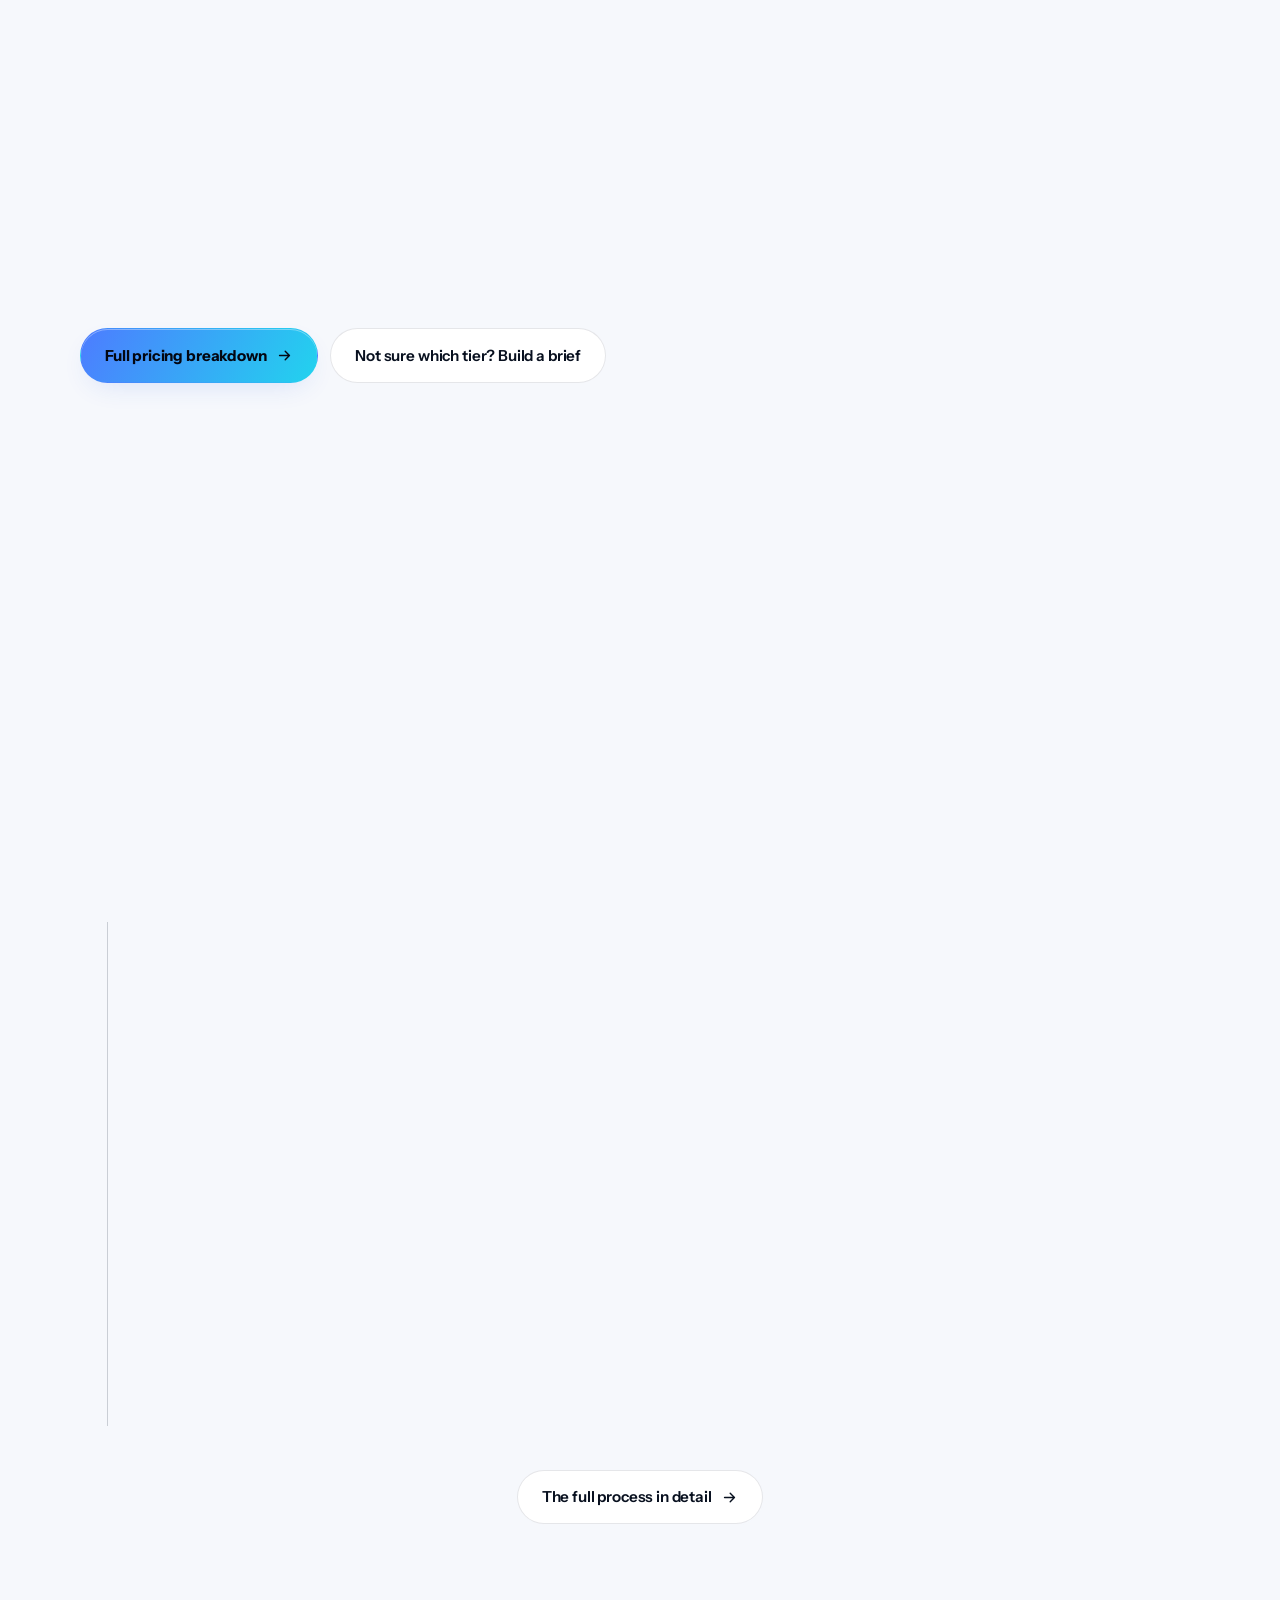
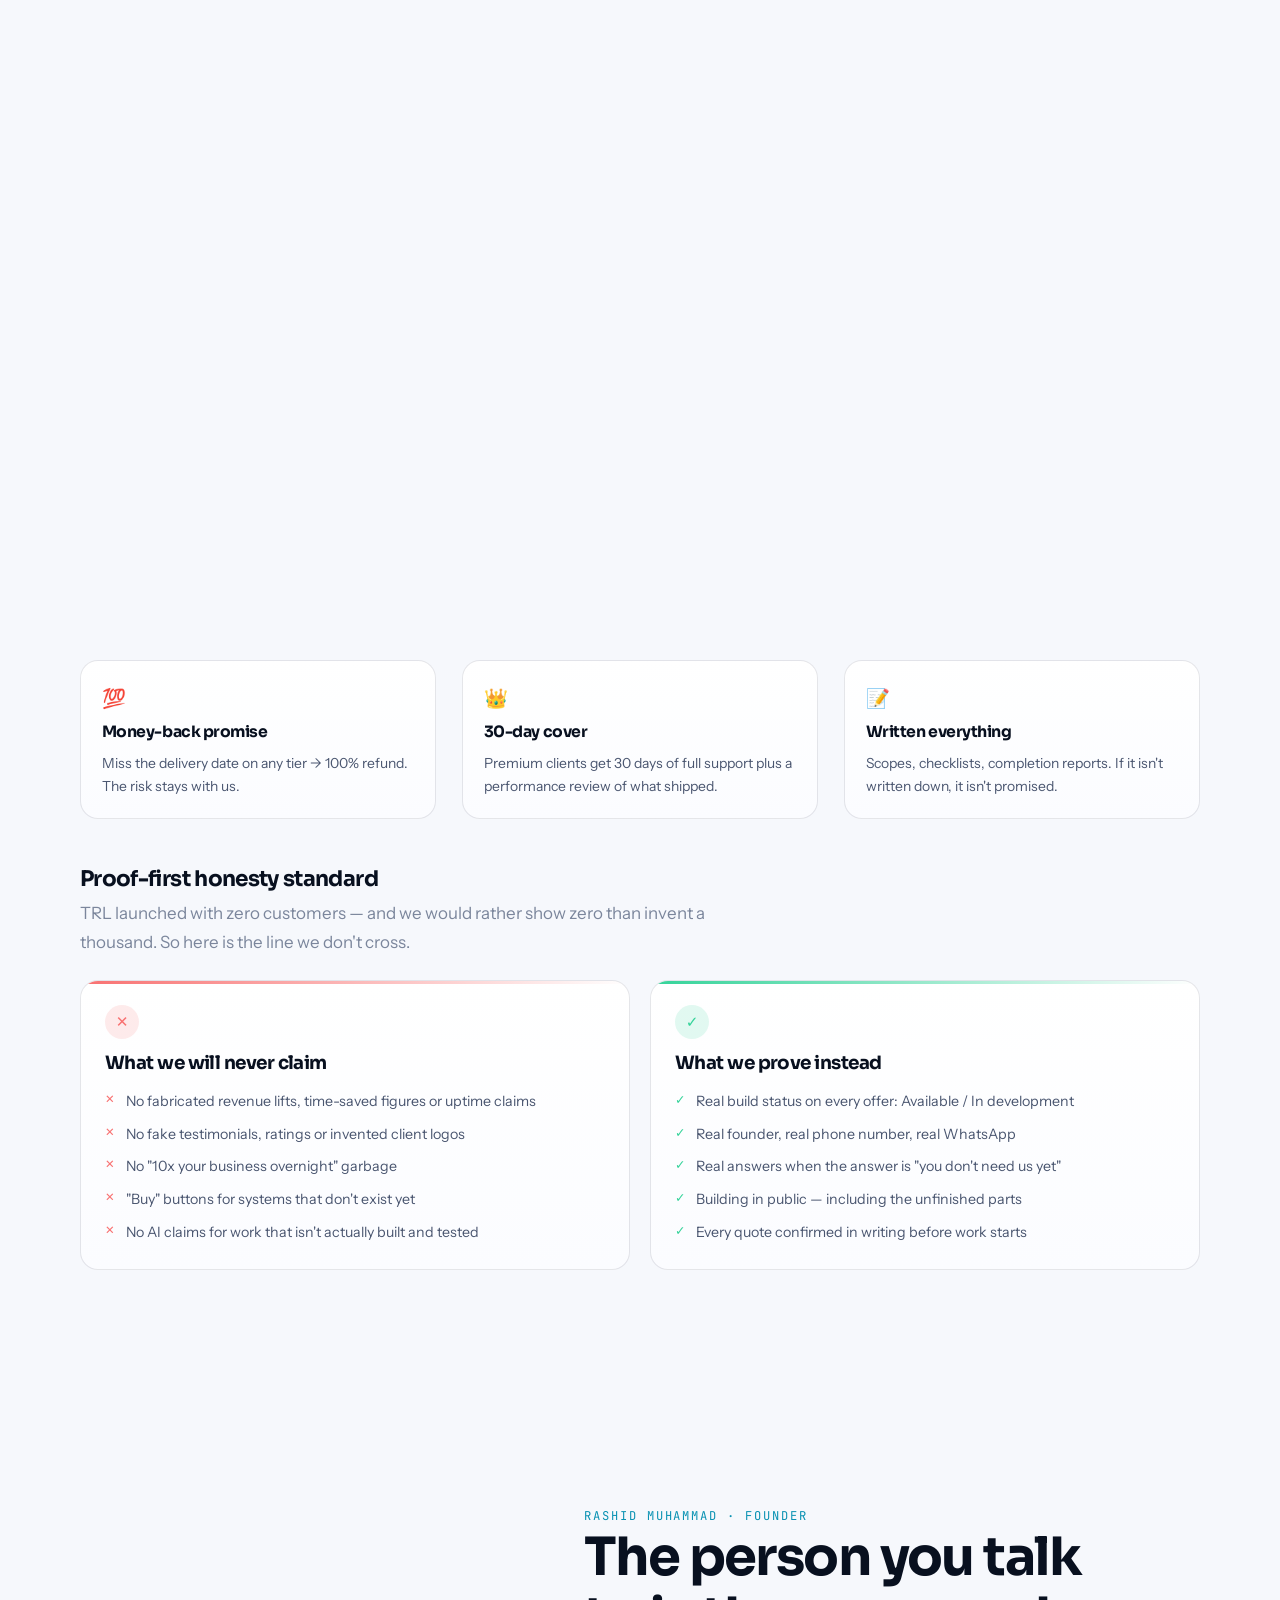
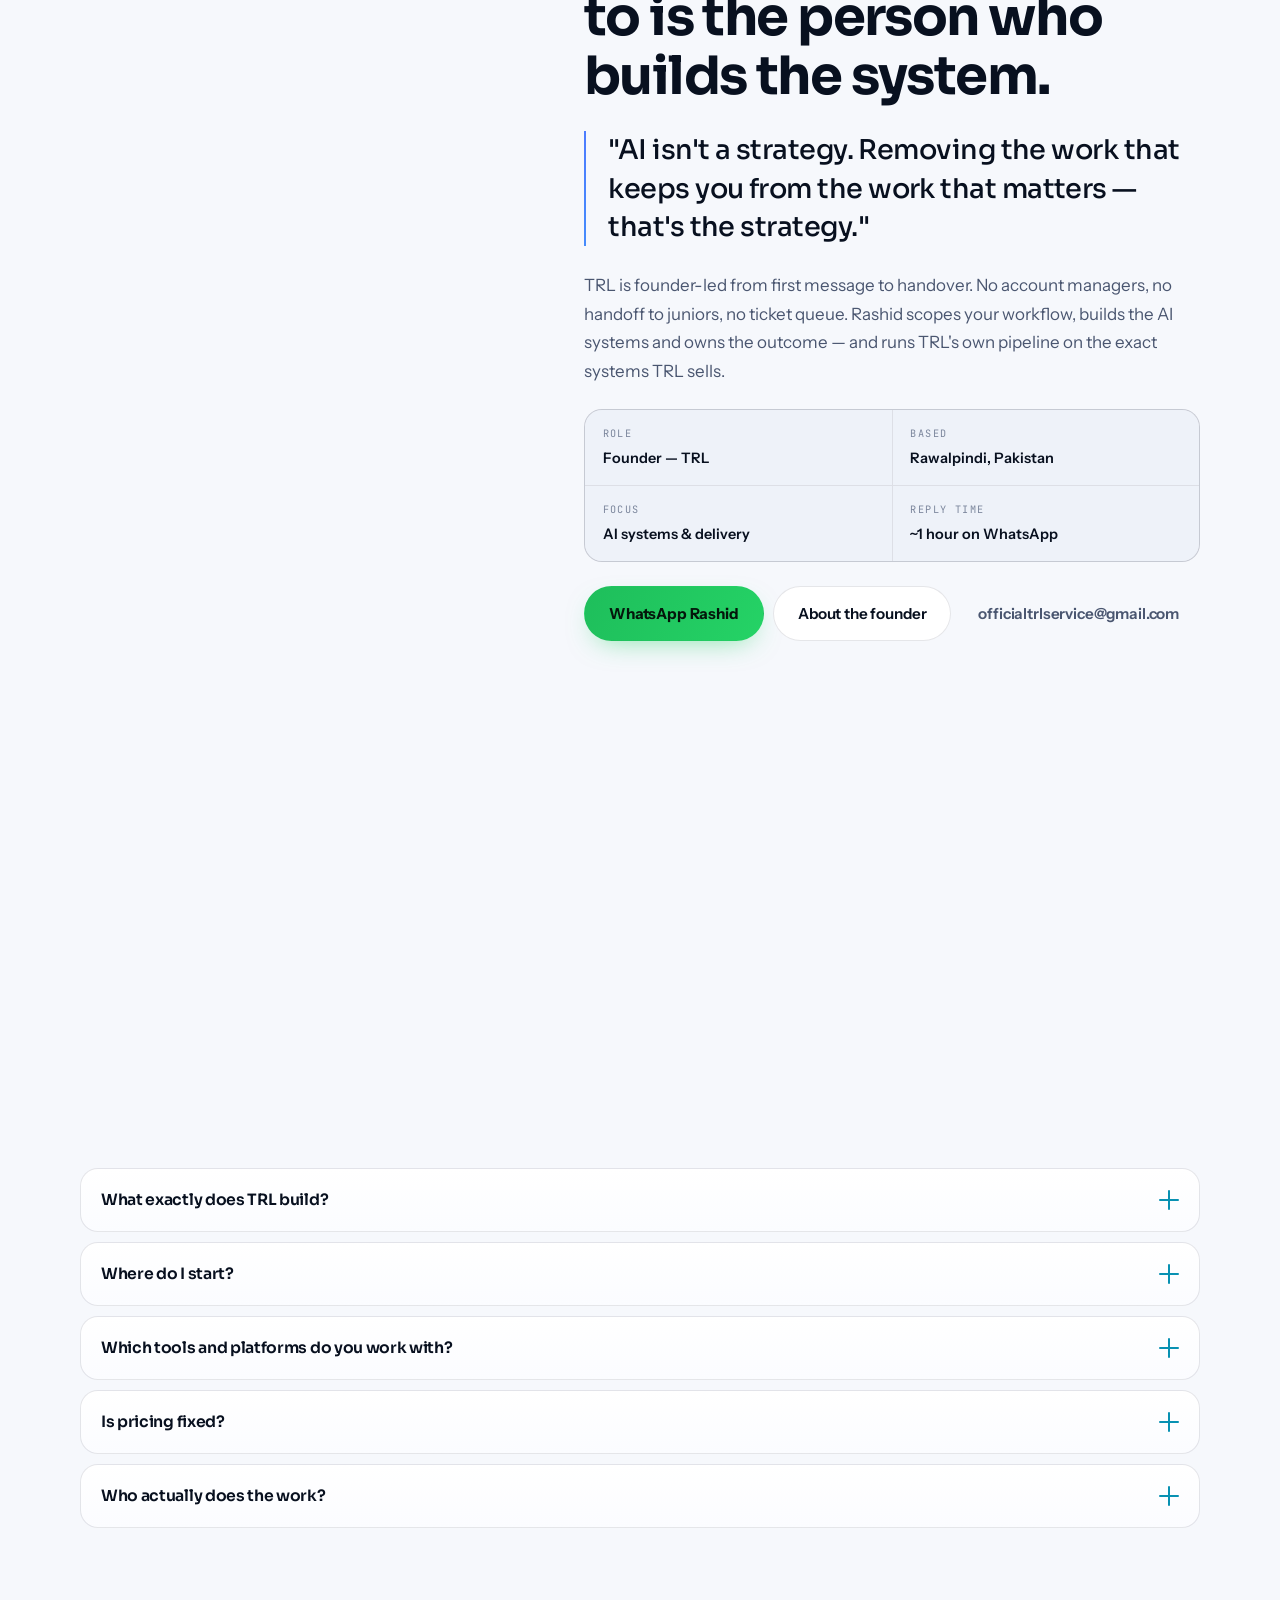
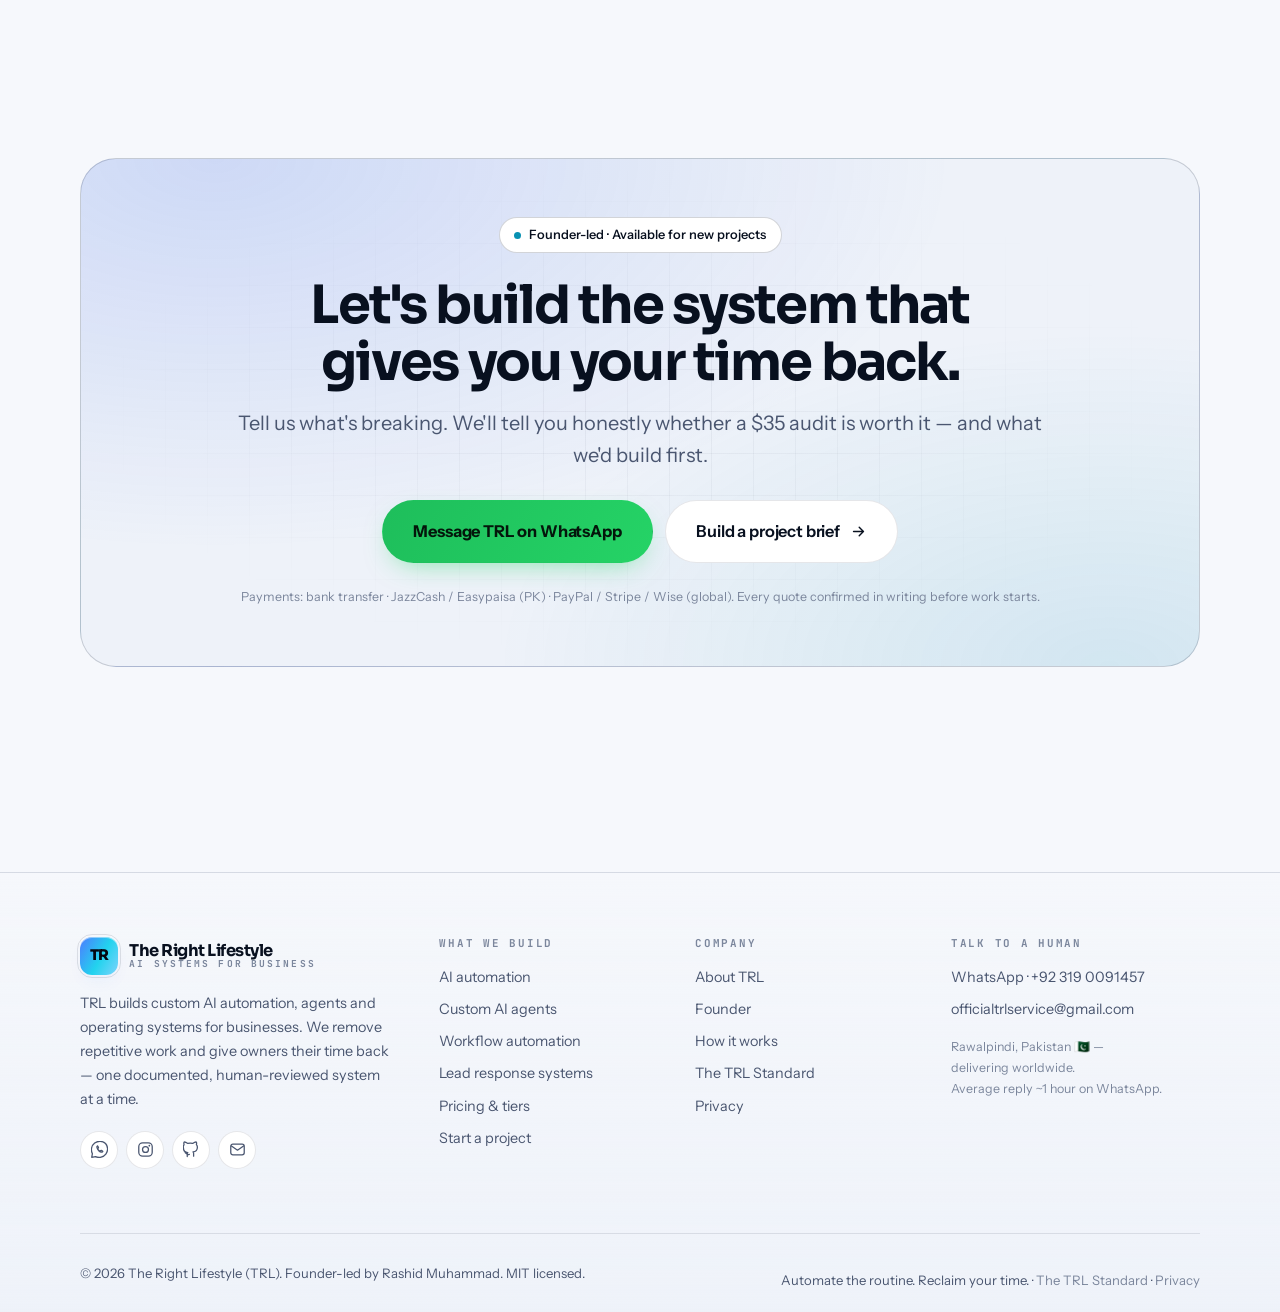
==== commit a4853745: "Phase 2: search verification tooling, FAQPage schema, entity consistency, SEO CI Co-authored-by: are" ====
--- a/index.html
+++ b/index.html
@@ -29,7 +29,8 @@
   <link href="https://fonts.googleapis.com/css2?family=Sora:wght@600;700;800&family=Instrument+Sans:wght@400;500;600;700&family=JetBrains+Mono:wght@500;600&display=swap" rel="stylesheet" />
   <link rel="stylesheet" href="style.css" />
   <script>(function(){var r=document.documentElement;r.classList.add('js');try{var s=localStorage.getItem('trl-theme');var d=window.matchMedia('(prefers-color-scheme: light)').matches?'light':'dark';r.setAttribute('data-theme',s||d);}catch(e){r.setAttribute('data-theme','dark');}window.addEventListener('load',function(){setTimeout(function(){if(!document.body||!document.body.classList.contains('app-ready')){r.classList.remove('js');}},1600);});})();</script>
-  <script type="application/ld+json">{"@context":"https://schema.org","@graph":[{"@type":"Organization","@id":"https://therightlifestyle.github.io/TRL-TheRightLifestyle/#organization","name":"The Right Lifestyle","alternateName":"TRL","url":"https://therightlifestyle.github.io/TRL-TheRightLifestyle/","logo":"https://therightlifestyle.github.io/TRL-TheRightLifestyle/assets/icon-512.png","sameAs":["https://instagram.com/the.right.lifestyle","https://github.com/therightlifestyle"],"email":"officialtrlservice@gmail.com","telephone":"+923190091457","address":{"@type":"PostalAddress","addressLocality":"Rawalpindi","addressCountry":"PK"},"founder":{"@id":"https://therightlifestyle.github.io/TRL-TheRightLifestyle/#founder"}},{"@type":"Person","@id":"https://therightlifestyle.github.io/TRL-TheRightLifestyle/#founder","name":"Rashid Muhammad","jobTitle":"Founder","worksFor":{"@id":"https://therightlifestyle.github.io/TRL-TheRightLifestyle/#organization"},"email":"officialtrlservice@gmail.com","url":"https://therightlifestyle.github.io/TRL-TheRightLifestyle/about.html#founder","knowsAbout":["AI automation","custom AI agents","workflow automation","CRM automation","lead response systems","AI consulting","business operating systems"]},{"@type":"WebSite","@id":"https://therightlifestyle.github.io/TRL-TheRightLifestyle/#website","url":"https://therightlifestyle.github.io/TRL-TheRightLifestyle/","name":"TRL — The Right Lifestyle","publisher":{"@id":"https://therightlifestyle.github.io/TRL-TheRightLifestyle/#organization"},"potentialAction":{"@type":"SearchAction","target":{"@type":"EntryPoint","urlTemplate":"https://therightlifestyle.github.io/TRL-TheRightLifestyle/contact.html#brief?query={search_term_string}"},"query-input":"required name=search_term_string"}},{"@type":"WebPage","@id":"https://therightlifestyle.github.io/TRL-TheRightLifestyle/#webpage","url":"https://therightlifestyle.github.io/TRL-TheRightLifestyle/","name":"TRL — AI Systems That Give Business Owners Their Time Back","isPartOf":{"@id":"https://therightlifestyle.github.io/TRL-TheRightLifestyle/#website"},"about":{"@id":"https://therightlifestyle.github.io/TRL-TheRightLifestyle/#organization"},"description":"TRL builds custom AI automation, agents and workflow systems for businesses. We remove repetitive work and give owners their time back."},{"@type":"BreadcrumbList","@id":"https://therightlifestyle.github.io/TRL-TheRightLifestyle/#breadcrumb","itemListElement":[{"@type":"ListItem","position":1,"name":"Home","item":"https://therightlifestyle.github.io/TRL-TheRightLifestyle/"}]}]}</script>
+  <script type="application/ld+json">{"@context":"https://schema.org","@graph":[{"@type":"Organization","@id":"https://therightlifestyle.github.io/TRL-TheRightLifestyle/#organization","name":"The Right Lifestyle","alternateName":["TRL","TRL — The Right Lifestyle"],"url":"https://therightlifestyle.github.io/TRL-TheRightLifestyle/","logo":"https://therightlifestyle.github.io/TRL-TheRightLifestyle/assets/icon-512.png","sameAs":["https://instagram.com/the.right.lifestyle","https://github.com/therightlifestyle"],"email":"officialtrlservice@gmail.com","telephone":"+923190091457","address":{"@type":"PostalAddress","addressLocality":"Rawalpindi","addressCountry":"PK"},"founder":{"@id":"https://therightlifestyle.github.io/TRL-TheRightLifestyle/#founder"}},{"@type":"Person","@id":"https://therightlifestyle.github.io/TRL-TheRightLifestyle/#founder","name":"Rashid Muhammad","jobTitle":"Founder","worksFor":{"@id":"https://therightlifestyle.github.io/TRL-TheRightLifestyle/#organization"},"email":"officialtrlservice@gmail.com","url":"https://therightlifestyle.github.io/TRL-TheRightLifestyle/about.html#founder","knowsAbout":["AI automation","custom AI agents","workflow automation","CRM automation","lead response systems","AI consulting","business operating systems"]},{"@type":"WebSite","@id":"https://therightlifestyle.github.io/TRL-TheRightLifestyle/#website","url":"https://therightlifestyle.github.io/TRL-TheRightLifestyle/","name":"The Right Lifestyle (TRL)","publisher":{"@id":"https://therightlifestyle.github.io/TRL-TheRightLifestyle/#organization"}},{"@type":"WebPage","@id":"https://therightlifestyle.github.io/TRL-TheRightLifestyle/#webpage","url":"https://therightlifestyle.github.io/TRL-TheRightLifestyle/","name":"TRL — AI Systems That Give Business Owners Their Time Back","isPartOf":{"@id":"https://therightlifestyle.github.io/TRL-TheRightLifestyle/#website"},"about":{"@id":"https://therightlifestyle.github.io/TRL-TheRightLifestyle/#organization"},"description":"TRL builds custom AI automation, agents and workflow systems for businesses. We remove repetitive work and give owners their time back."},{"@type":"BreadcrumbList","@id":"https://therightlifestyle.github.io/TRL-TheRightLifestyle/#breadcrumb","itemListElement":[{"@type":"ListItem","position":1,"name":"Home","item":"https://therightlifestyle.github.io/TRL-TheRightLifestyle/"}]}]}</script>
+<script type="application/ld+json" data-seo="faq">{"@context":"https://schema.org","@type":"FAQPage","@id":"https://therightlifestyle.github.io/TRL-TheRightLifestyle/#faq","mainEntity":[{"@type":"Question","name":"What exactly does TRL build?","acceptedAnswer":{"@type":"Answer","text":"Custom AI systems for businesses. That means AI agents trained on your business, workflow automations that connect your existing tools, lead response systems that capture and qualify enquiries 24/7, CRM setups, dashboards and operating infrastructure. We don't sell generic SaaS — every system is built around how your business actually runs."}},{"@type":"Question","name":"Where do I start?","acceptedAnswer":{"@type":"Answer","text":"The $35 / PKR 9,900 Workflow Audit. Five written deliverables in 3–5 business days that show exactly where time, leads and money leak — and what to automate first. If delivered past day five, the $35 is refunded and the deliverables stay yours. Sometimes the honest answer is \"you don't need an AI system yet\" — and we'll tell you that too."}},{"@type":"Question","name":"Which tools and platforms do you work with?","acceptedAnswer":{"@type":"Answer","text":"WhatsApp Business, Instagram, Gmail/Google Workspace, Make.com, n8n, Zapier, custom APIs, Google Sheets, Airtable, Notion, CRMs (HubSpot, Pipedrive, custom), Calendly/Cal.com, OpenAI, Anthropic, open-source models, and most tools with an API. We choose the stack around your workflow — not the other way around."}},{"@type":"Question","name":"Is pricing fixed?","acceptedAnswer":{"@type":"Answer","text":"The listed tiers are honest starting points. Every project is scoped precisely and confirmed in writing on WhatsApp before work starts — there is no checkout button and no surprise invoice. Custom scopes and monthly retainer arrangements are quoted in writing after the audit."}},{"@type":"Question","name":"Who actually does the work?","acceptedAnswer":{"@type":"Answer","text":"The person you talk to is the person accountable for the outcome — Rashid Muhammad, founder. TRL delivers with its own hands or manages a vetted specialist where needed, but accountability never leaves TRL. No account layers, no handoffs to juniors, no ticket queue."}}]}</script>
 </head>
 <body>
 <a class="skip-link" href="#main">Skip to content</a>
